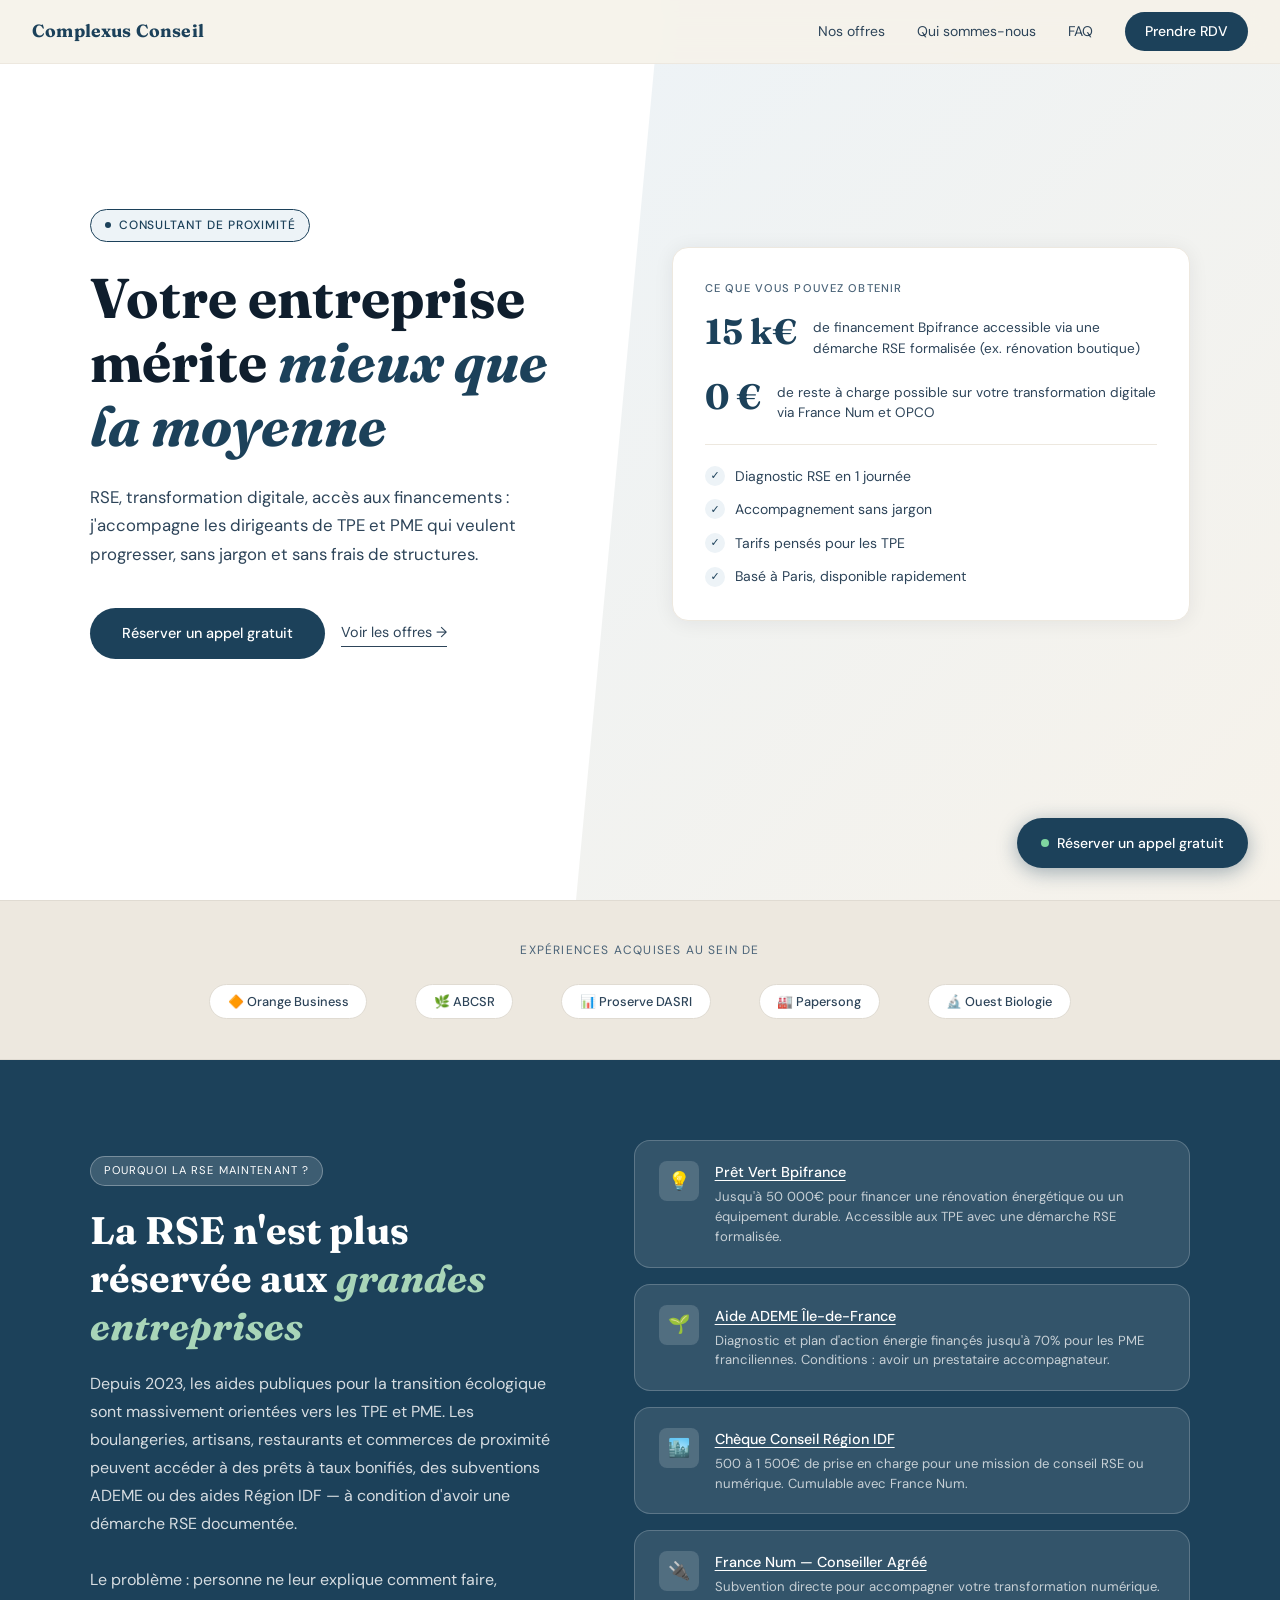
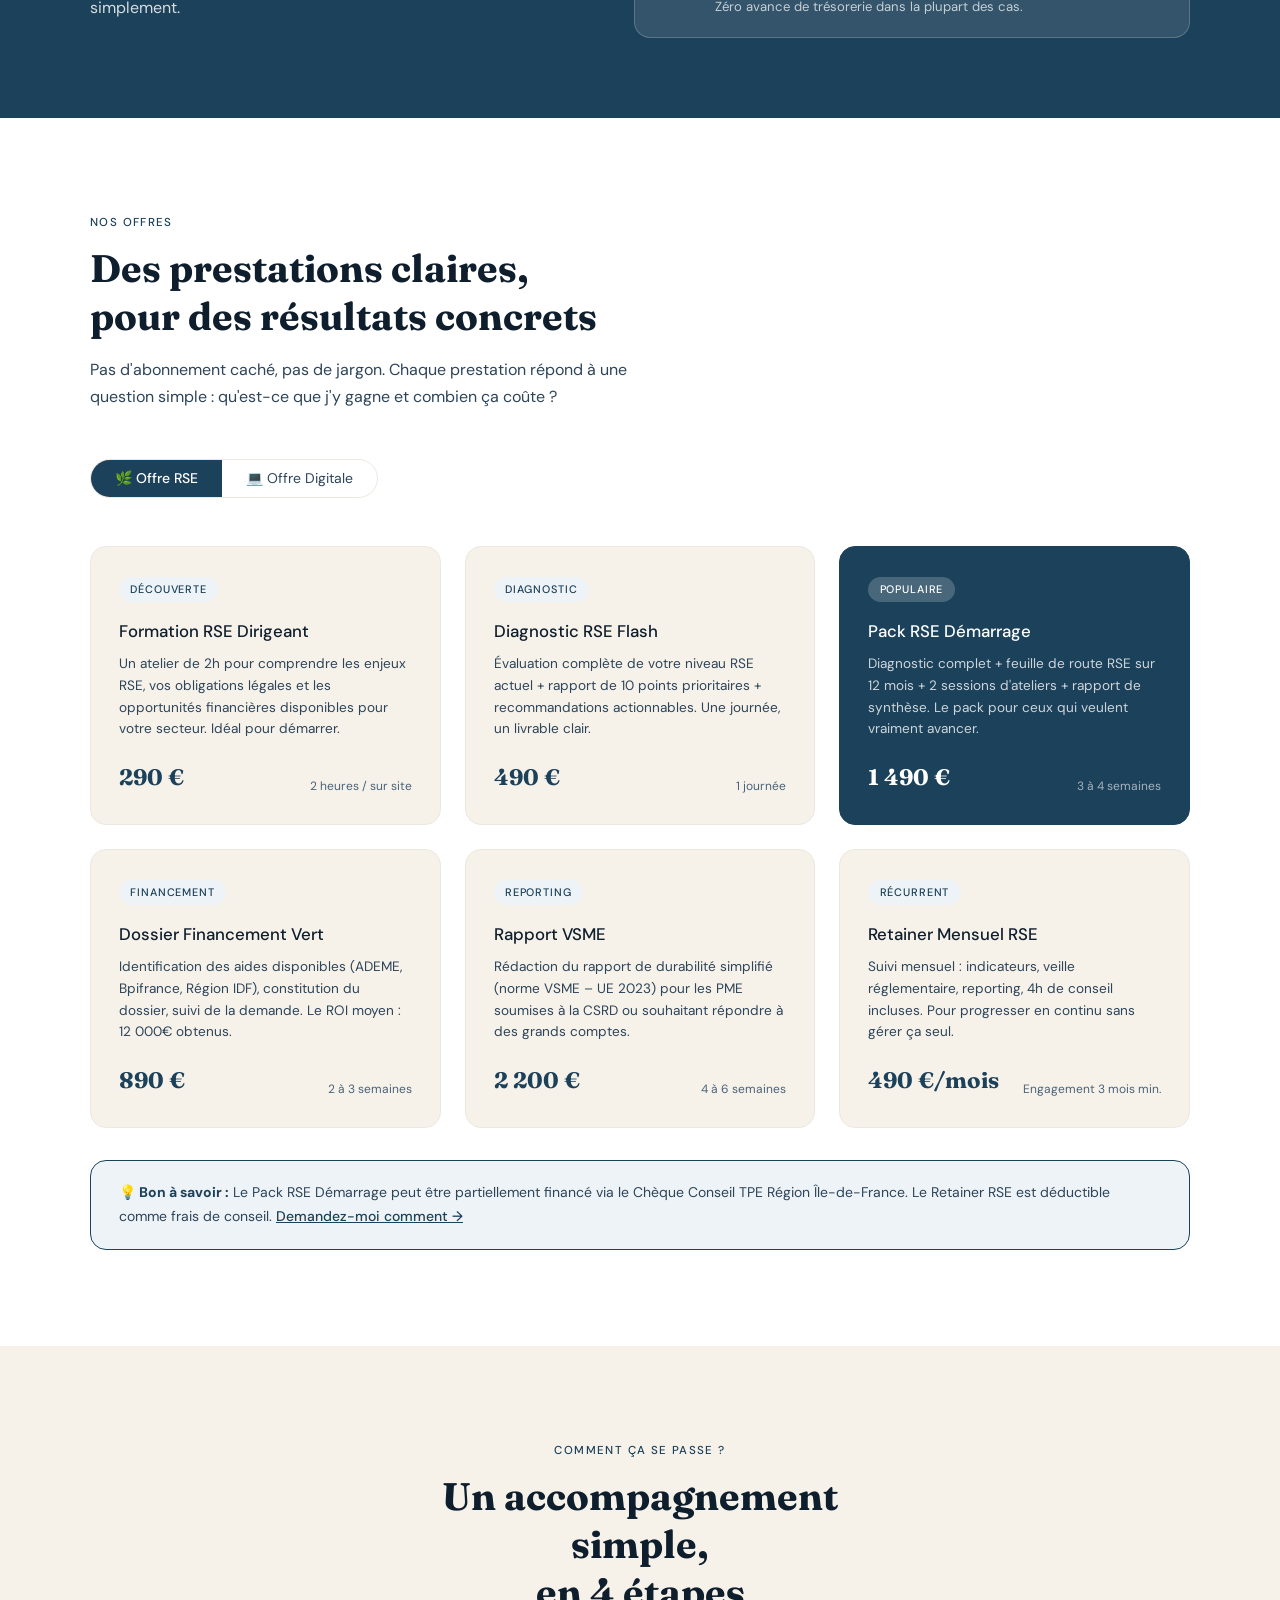
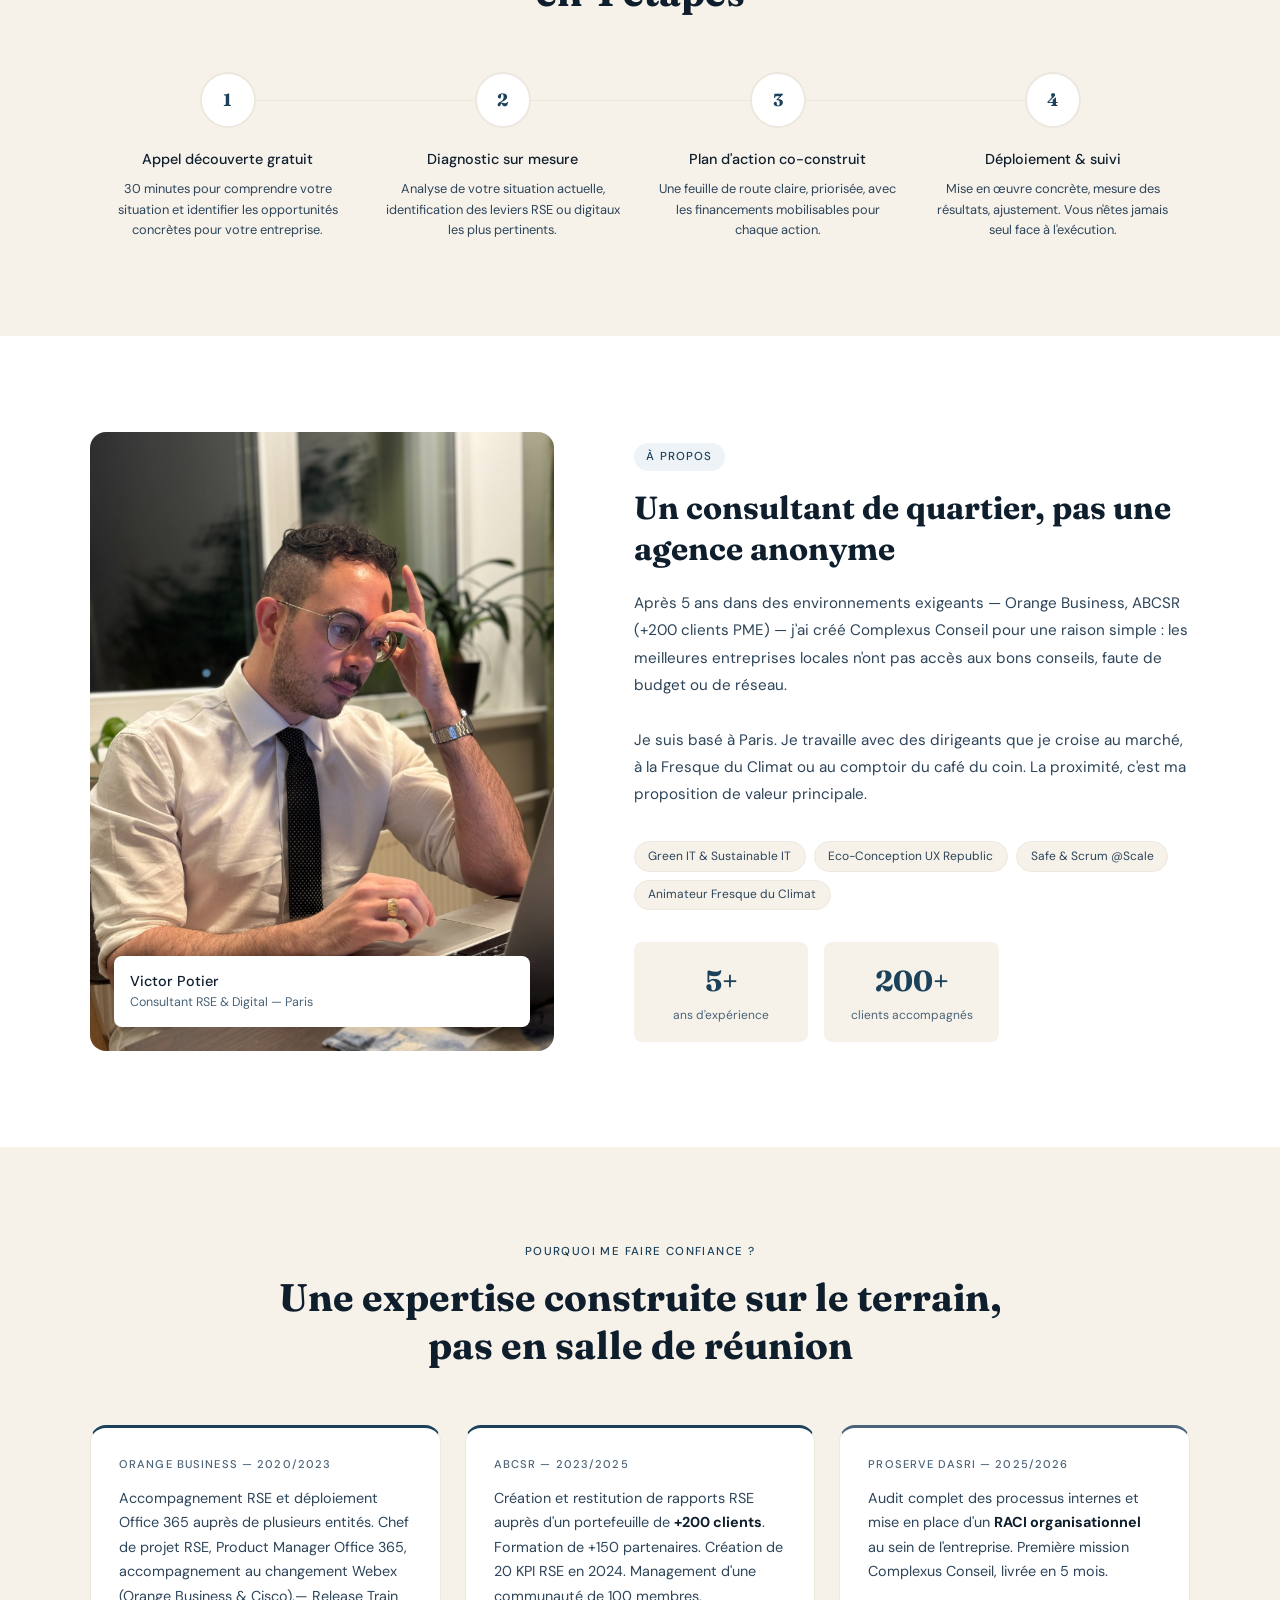
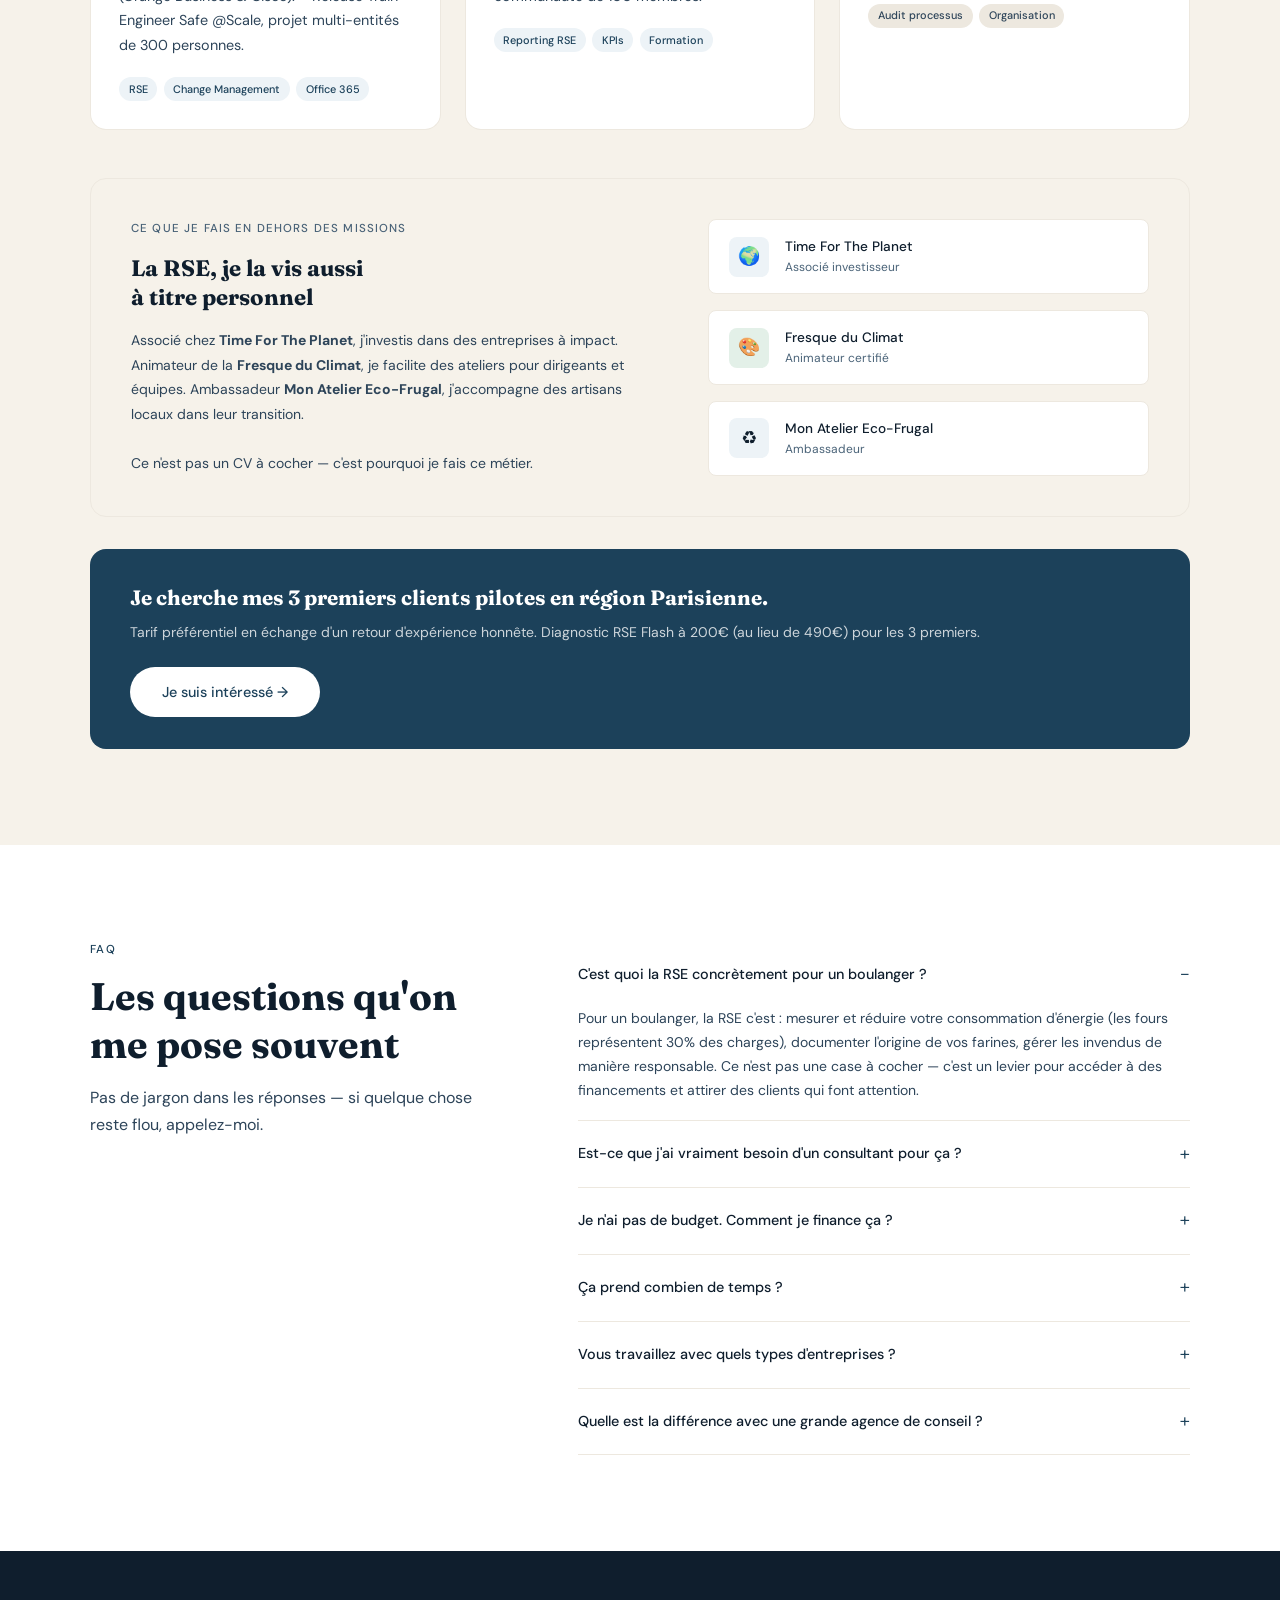
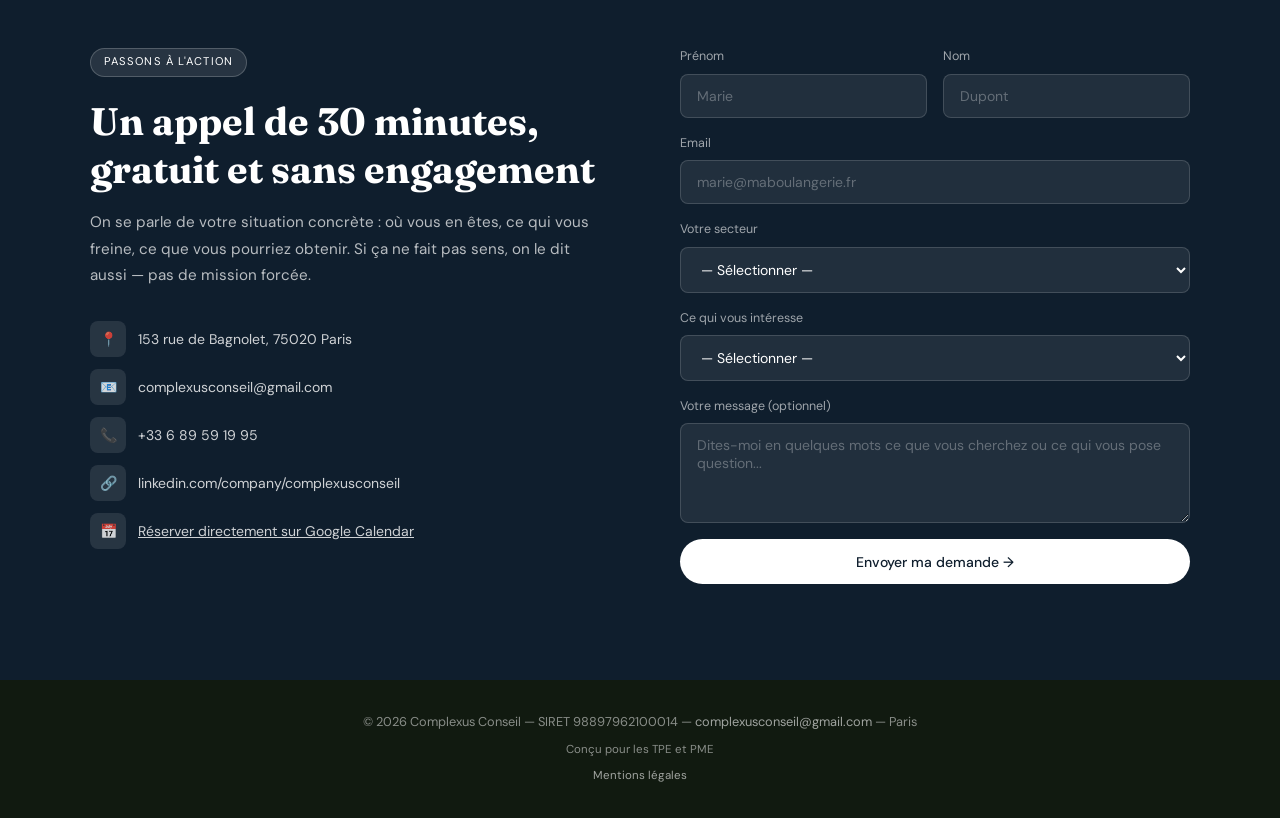
==== index.html @ 2c48bd91 "Update index text.html" ====
<!DOCTYPE html>
<html lang="fr">
<head>
<meta charset="UTF-8">
<meta name="viewport" content="width=device-width, initial-scale=1.0">
<title>Complexus Conseil — RSE & Transformation Digitale pour TPE/PME</title>
<link rel="icon" type="image/jpeg" href="[data-uri]">
<link rel="preconnect" href="https://fonts.googleapis.com">
<link rel="preconnect" href="https://fonts.gstatic.com" crossorigin>
<link href="https://fonts.googleapis.com/css2?family=Fraunces:ital,opsz,wght@0,9..144,300;0,9..144,500;0,9..144,700;1,9..144,300&family=DM+Sans:wght@300;400;500&display=swap" rel="stylesheet">
<style>
  *, *::before, *::after { box-sizing: border-box; margin: 0; padding: 0; }

  :root {
    --ink:        #0f1e2d;
    --ink-mid:    #2d4459;
    --ink-light:  #4a6378;
    --cream:      #f6f2ea;
    --cream-dark: #ede8df;
    --green:      #1c415a;
    --green-mid:  #2a5870;
    --green-light:#edf3f7;
    --gold:       #1c415a;
    --gold-light: #edf3f7;
    --white:      #ffffff;
    --serif:      'Fraunces', Georgia, serif;
    --sans:       'DM Sans', system-ui, sans-serif;
    --radius:     8px;
    --radius-lg:  16px;
  }

  html { scroll-behavior: smooth; }

  body {
    font-family: var(--sans);
    background: var(--cream);
    color: var(--ink);
    line-height: 1.6;
    font-size: 16px;
    overflow-x: hidden;
  }

  /* ── NAV ── */
  nav {
    position: fixed; top: 0; left: 0; right: 0; z-index: 100;
    background: rgba(246,242,234,0.92);
    backdrop-filter: blur(12px);
    border-bottom: 1px solid var(--cream-dark);
    padding: 0 2rem;
    height: 64px;
    display: flex; align-items: center; justify-content: space-between;
  }
  .nav-logo {
    font-family: var(--serif);
    font-size: 1.1rem; font-weight: 700;
    color: var(--green); letter-spacing: 0.01em;
    text-decoration: none;
  }
  .nav-links { display: flex; gap: 2rem; align-items: center; }
  .nav-links a { text-decoration: none; color: var(--ink-mid); font-size: 0.875rem; font-weight: 400; transition: color .2s; }
  .nav-links a:hover { color: var(--green); }
  .nav-cta {
    background: var(--green); color: var(--white) !important;
    padding: 0.5rem 1.25rem; border-radius: 100px;
    font-size: 0.875rem !important; font-weight: 500 !important;
    transition: background .2s !important;
  }
  .nav-cta:hover { background: var(--green-mid) !important; }

  /* ── SECTIONS ── */
  section { padding: 6rem 2rem; }
  .container { max-width: 1100px; margin: 0 auto; }

  /* ── HERO ── */
  #hero {
    min-height: 100vh;
    display: flex; align-items: center;
    background: var(--white);
    padding-top: 64px;
    position: relative;
    overflow: hidden;
  }
  .hero-bg {
    position: absolute; top: 0; right: 0;
    width: 55%; height: 100%;
    background: linear-gradient(135deg, var(--green-light) 0%, var(--cream) 100%);
    clip-path: polygon(12% 0, 100% 0, 100% 100%, 0% 100%);
  }
  .hero-inner {
    max-width: 1100px; margin: 0 auto; width: 100%;
    display: grid; grid-template-columns: 1fr 1fr; gap: 4rem; align-items: center;
    position: relative; z-index: 1;
  }
  .hero-label {
    display: inline-flex; align-items: center; gap: 8px;
    background: var(--green-light); border: 1px solid var(--green);
    color: var(--green); font-size: 0.75rem; font-weight: 500; letter-spacing: 0.08em;
    text-transform: uppercase; padding: 0.35rem 0.85rem; border-radius: 100px;
    margin-bottom: 1.5rem;
  }
  .hero-dot { width: 6px; height: 6px; background: var(--green); border-radius: 50%; display: inline-block; }
  h1 {
    font-family: var(--serif);
    font-size: clamp(2.4rem, 4.5vw, 3.5rem);
    font-weight: 700; line-height: 1.15;
    color: var(--ink); margin-bottom: 1.5rem;
  }
  h1 em { font-style: italic; color: var(--green); }
  .hero-sub {
    font-size: 1.05rem; color: var(--ink-mid);
    line-height: 1.7; margin-bottom: 2.5rem;
    max-width: 480px;
  }
  .btn-group { display: flex; gap: 1rem; align-items: center; flex-wrap: wrap; }
  .btn-primary {
    background: var(--green); color: var(--white);
    padding: 0.85rem 2rem; border-radius: 100px; border: none;
    font-family: var(--sans); font-size: 0.9rem; font-weight: 500;
    cursor: pointer; text-decoration: none; display: inline-block;
    transition: background .2s, transform .15s;
  }
  .btn-primary:hover { background: var(--green-mid); transform: translateY(-1px); }
  .btn-ghost {
    color: var(--ink-mid); font-size: 0.9rem; font-weight: 400;
    text-decoration: none; display: inline-flex; align-items: center; gap: 6px;
    border-bottom: 1px solid var(--ink-mid); padding-bottom: 2px;
    transition: color .2s;
  }
  .btn-ghost:hover { color: var(--green); border-color: var(--green); }

  .hero-card {
    background: var(--white);
    border-radius: var(--radius-lg);
    border: 1px solid var(--cream-dark);
    padding: 2rem;
    box-shadow: 0 2px 20px rgba(15,30,45,0.07);
  }
  .hero-card-label {
    font-size: 0.7rem; text-transform: uppercase; letter-spacing: 0.1em;
    color: var(--ink-light); font-weight: 500; margin-bottom: 1rem;
  }
  .hero-stat { display: flex; gap: 1rem; margin-bottom: 1.25rem; align-items: flex-start; }
  .hero-stat-num {
    font-family: var(--serif); font-size: 2.2rem; font-weight: 700;
    color: var(--green); line-height: 1; white-space: nowrap;
  }
  .hero-stat-text { font-size: 0.85rem; color: var(--ink-mid); line-height: 1.5; padding-top: 4px; }
  .hero-card-divider { border: none; border-top: 1px solid var(--cream-dark); margin: 1.25rem 0; }
  .hero-items { display: flex; flex-direction: column; gap: 0.7rem; }
  .hero-item { display: flex; align-items: center; gap: 10px; font-size: 0.875rem; color: var(--ink-mid); }
  .hero-check {
    width: 20px; height: 20px; border-radius: 50%;
    background: var(--green-light); flex-shrink: 0;
    display: flex; align-items: center; justify-content: center;
  }
  .hero-check::after { content: '✓'; font-size: 11px; color: var(--green); font-weight: 600; }

  /* ── LOGOS STRIP ── */
  #logos {
    background: var(--cream-dark);
    padding: 2.5rem 2rem;
    border-top: 1px solid #e0dbd2;
    border-bottom: 1px solid #e0dbd2;
  }
  .logos-label { text-align: center; font-size: 0.75rem; text-transform: uppercase; letter-spacing: 0.1em; color: var(--ink-light); margin-bottom: 1.5rem; }
  .logos-row { display: flex; justify-content: center; align-items: center; gap: 3rem; flex-wrap: wrap; }
  .logo-pill {
    background: var(--white); border: 1px solid #e0dbd2;
    padding: 0.4rem 1.1rem; border-radius: 100px;
    font-size: 0.8rem; font-weight: 500; color: var(--ink-mid);
    white-space: nowrap;
  }

  /* ── RSE INSIGHT BLOCK ── */
  #insight {
    background: var(--green);
    color: var(--white);
    padding: 5rem 2rem;
  }
  .insight-inner {
    max-width: 1100px; margin: 0 auto;
    display: grid; grid-template-columns: 1fr 1.2fr; gap: 5rem; align-items: center;
  }
  .insight-tag {
    display: inline-block; background: rgba(255,255,255,0.15);
    border: 1px solid rgba(255,255,255,0.3);
    font-size: 0.7rem; text-transform: uppercase; letter-spacing: 0.1em;
    padding: 0.3rem 0.8rem; border-radius: 100px; margin-bottom: 1.25rem;
  }
  .insight-title {
    font-family: var(--serif); font-size: clamp(1.8rem, 3vw, 2.6rem);
    font-weight: 700; line-height: 1.25; margin-bottom: 1.25rem;
  }
  .insight-title em { font-style: italic; color: #a8d5b8; }
  .insight-body { font-size: 1rem; line-height: 1.75; color: rgba(255,255,255,0.82); }
  .insight-cards { display: flex; flex-direction: column; gap: 1rem; }
  .insight-card {
    background: rgba(255,255,255,0.1);
    border: 1px solid rgba(255,255,255,0.2);
    border-radius: var(--radius-lg);
    padding: 1.25rem 1.5rem;
    display: flex; gap: 1rem; align-items: flex-start;
  }
  .insight-card-icon {
    width: 40px; height: 40px; border-radius: var(--radius);
    background: rgba(255,255,255,0.15);
    display: flex; align-items: center; justify-content: center;
    font-size: 18px; flex-shrink: 0;
  }
  .insight-card-title { font-weight: 500; font-size: 0.9rem; margin-bottom: 3px; }
  .insight-card-body { font-size: 0.82rem; color: rgba(255,255,255,0.72); line-height: 1.5; }

  /* ── SERVICES ── */
  #services { background: var(--white); }
  .section-label {
    font-size: 0.72rem; text-transform: uppercase; letter-spacing: 0.12em;
    color: var(--green); font-weight: 500; margin-bottom: 0.75rem;
  }
  .section-title {
    font-family: var(--serif); font-size: clamp(1.8rem, 3vw, 2.5rem);
    font-weight: 700; line-height: 1.25; color: var(--ink);
    margin-bottom: 1rem;
  }
  .section-sub { font-size: 1rem; color: var(--ink-mid); max-width: 560px; line-height: 1.7; margin-bottom: 3rem; }

  .tabs { display: flex; gap: 0; border: 1px solid var(--cream-dark); border-radius: 100px; overflow: hidden; width: fit-content; margin-bottom: 3rem; }
  .tab {
    padding: 0.6rem 1.5rem; font-size: 0.875rem; cursor: pointer;
    border: none; background: transparent; font-family: var(--sans); font-weight: 400;
    color: var(--ink-mid); transition: all .2s;
  }
  .tab.active { background: var(--green); color: var(--white); font-weight: 500; }

  .services-grid { display: grid; grid-template-columns: repeat(auto-fill, minmax(300px, 1fr)); gap: 1.5rem; }
  .service-card {
    background: var(--cream);
    border: 1px solid var(--cream-dark);
    border-radius: var(--radius-lg);
    padding: 1.75rem;
    position: relative; overflow: hidden;
    transition: border-color .2s, transform .2s;
  }
  .service-card:hover { border-color: var(--green-mid); transform: translateY(-2px); }
  .service-card.featured {
    background: var(--green);
    border-color: var(--green);
    color: var(--white);
  }
  .service-tag {
    display: inline-block; font-size: 0.68rem; text-transform: uppercase; letter-spacing: 0.08em;
    padding: 0.25rem 0.7rem; border-radius: 100px; margin-bottom: 1rem;
    background: var(--green-light); color: var(--green); font-weight: 500;
  }
  .service-card.featured .service-tag { background: rgba(255,255,255,0.2); color: var(--white); }
  .service-card h3 { font-size: 1.05rem; font-weight: 500; margin-bottom: 0.5rem; }
  .service-card.featured h3 { color: var(--white); }
  .service-desc { font-size: 0.85rem; color: var(--ink-mid); line-height: 1.6; margin-bottom: 1.25rem; }
  .service-card.featured .service-desc { color: rgba(255,255,255,0.78); }
  .service-meta { display: flex; justify-content: space-between; align-items: flex-end; }
  .service-price { font-family: var(--serif); font-size: 1.4rem; font-weight: 700; color: var(--green); }
  .service-card.featured .service-price { color: var(--white); }
  .service-duration { font-size: 0.75rem; color: var(--ink-light); }
  .service-card.featured .service-duration { color: rgba(255,255,255,0.6); }

  .services-note {
    margin-top: 2rem; padding: 1.25rem 1.75rem;
    background: var(--green-light); border: 1px solid var(--green);
    border-radius: var(--radius-lg); font-size: 0.875rem; color: var(--ink-mid); line-height: 1.7;
  }
  .services-note strong { color: var(--green); }

  /* ── PROCESS ── */
  #process { background: var(--cream); }
  .process-grid { display: grid; grid-template-columns: repeat(4, 1fr); gap: 0; position: relative; }
  .process-grid::before {
    content: ''; position: absolute;
    top: 28px; left: calc(12.5% + 1rem); right: calc(12.5% + 1rem);
    height: 1px; background: var(--cream-dark);
  }
  .process-step { text-align: center; padding: 0 1rem; }
  .process-num {
    width: 56px; height: 56px; border-radius: 50%;
    border: 2px solid var(--cream-dark);
    background: var(--white);
    display: flex; align-items: center; justify-content: center;
    font-family: var(--serif); font-size: 1.1rem; font-weight: 700; color: var(--green);
    margin: 0 auto 1.25rem; position: relative; z-index: 1;
  }
  .process-step h4 { font-size: 0.9rem; font-weight: 500; margin-bottom: 0.5rem; }
  .process-step p { font-size: 0.8rem; color: var(--ink-mid); line-height: 1.6; }

  /* ── ABOUT ── */
  #about {
    background: var(--white);
  }
  .about-inner {
    display: grid; grid-template-columns: 1fr 1.2fr; gap: 5rem; align-items: center;
  }
  .about-photo {
    aspect-ratio: 3/4; border-radius: var(--radius-lg);
    background: var(--green-light);
    overflow: hidden; position: relative;
  }
  .about-photo img { width: 100%; height: 100%; object-fit: cover; }
  .about-photo-badge {
    position: absolute; bottom: 1.5rem; left: 1.5rem; right: 1.5rem;
    background: var(--white); border-radius: var(--radius);
    padding: 0.85rem 1rem;
    box-shadow: 0 4px 16px rgba(0,0,0,0.12);
  }
  .about-badge-name { font-weight: 500; font-size: 0.9rem; }
  .about-badge-title { font-size: 0.78rem; color: var(--ink-light); }

  .about-tag { display: inline-block; background: var(--green-light); color: var(--green); font-size: 0.72rem; text-transform: uppercase; letter-spacing: 0.1em; padding: 0.3rem 0.8rem; border-radius: 100px; margin-bottom: 1rem; font-weight: 500; }
  .about-title { font-family: var(--serif); font-size: clamp(1.6rem, 2.5vw, 2.2rem); font-weight: 700; line-height: 1.3; margin-bottom: 1.25rem; }
  .about-body { font-size: 0.95rem; color: var(--ink-mid); line-height: 1.8; margin-bottom: 2rem; }
  .about-certs { display: flex; flex-wrap: wrap; gap: 0.5rem; margin-bottom: 2rem; }
  .cert-pill {
    background: var(--cream); border: 1px solid var(--cream-dark);
    border-radius: 100px; padding: 0.3rem 0.85rem;
    font-size: 0.75rem; color: var(--ink-mid); font-weight: 400;
  }
  .about-xp { display: grid; grid-template-columns: 1fr 1fr 1fr; gap: 1rem; }
  .xp-card {
    background: var(--cream); border-radius: var(--radius);
    padding: 1rem; text-align: center;
  }
  .xp-num { font-family: var(--serif); font-size: 1.8rem; font-weight: 700; color: var(--green); }
  .xp-label { font-size: 0.75rem; color: var(--ink-light); margin-top: 2px; }

  /* ── TESTIMONIALS ── */
  #testimonials { background: var(--cream); }
  .testi-grid { display: grid; grid-template-columns: repeat(3, 1fr); gap: 1.5rem; }
  .testi-card {
    background: var(--white); border: 1px solid var(--cream-dark);
    border-radius: var(--radius-lg); padding: 1.75rem;
  }
  .testi-stars { color: var(--green); font-size: 0.85rem; margin-bottom: 1rem; letter-spacing: 2px; }
  .testi-text { font-size: 0.9rem; color: var(--ink-mid); line-height: 1.7; margin-bottom: 1.25rem; font-style: italic; }
  .testi-author { display: flex; align-items: center; gap: 0.75rem; }
  .testi-avatar {
    width: 38px; height: 38px; border-radius: 50%;
    background: var(--green-light);
    display: flex; align-items: center; justify-content: center;
    font-size: 0.75rem; font-weight: 500; color: var(--green);
  }
  .testi-name { font-size: 0.85rem; font-weight: 500; }
  .testi-role { font-size: 0.75rem; color: var(--ink-light); }

  /* ── FAQ ── */
  #faq { background: var(--white); }
  .faq-grid { display: grid; grid-template-columns: 1fr 1.5fr; gap: 5rem; }
  .faq-list { display: flex; flex-direction: column; gap: 0; }
  .faq-item { border-bottom: 1px solid var(--cream-dark); }
  .faq-q {
    padding: 1.1rem 0; display: flex; justify-content: space-between; align-items: center;
    cursor: pointer; font-size: 0.9rem; font-weight: 500; color: var(--ink);
    list-style: none; user-select: none;
  }
  .faq-q::after { content: '+'; color: var(--green); font-size: 1.2rem; font-weight: 300; }
  .faq-a { font-size: 0.875rem; color: var(--ink-mid); line-height: 1.7; padding-bottom: 1.1rem; display: none; }
  .faq-item.open .faq-q::after { content: '−'; }
  .faq-item.open .faq-a { display: block; }

  /* ── CONTACT ── */
  #contact {
    background: var(--ink);
    color: var(--white);
    padding: 6rem 2rem;
  }
  .contact-inner {
    max-width: 1100px; margin: 0 auto;
    display: grid; grid-template-columns: 1fr 1fr; gap: 5rem; align-items: start;
  }
  .contact-label { display: inline-block; background: rgba(255,255,255,0.1); border: 1px solid rgba(255,255,255,0.2); font-size: 0.7rem; text-transform: uppercase; letter-spacing: 0.1em; padding: 0.3rem 0.8rem; border-radius: 100px; margin-bottom: 1.25rem; }
  .contact-title { font-family: var(--serif); font-size: clamp(1.8rem, 3vw, 2.6rem); font-weight: 700; line-height: 1.25; margin-bottom: 1rem; }
  .contact-body { font-size: 0.95rem; color: rgba(255,255,255,0.7); line-height: 1.75; margin-bottom: 2rem; }
  .contact-details { display: flex; flex-direction: column; gap: 0.75rem; }
  .contact-row { display: flex; align-items: center; gap: 0.75rem; font-size: 0.875rem; color: rgba(255,255,255,0.8); }
  .contact-icon {
    width: 36px; height: 36px; border-radius: var(--radius);
    background: rgba(255,255,255,0.1);
    display: flex; align-items: center; justify-content: center;
    font-size: 14px; flex-shrink: 0;
  }

  .contact-form { display: flex; flex-direction: column; gap: 1rem; }
  .form-row { display: grid; grid-template-columns: 1fr 1fr; gap: 1rem; }
  .form-group { display: flex; flex-direction: column; gap: 0.4rem; }
  .form-group label { font-size: 0.78rem; color: rgba(255,255,255,0.6); font-weight: 400; }
  .form-group input, .form-group textarea, .form-group select {
    background: rgba(255,255,255,0.08);
    border: 1px solid rgba(255,255,255,0.15);
    border-radius: var(--radius);
    padding: 0.75rem 1rem;
    color: var(--white);
    font-family: var(--sans); font-size: 0.875rem;
    outline: none; transition: border-color .2s;
  }
  .form-group input::placeholder, .form-group textarea::placeholder { color: rgba(255,255,255,0.3); }
  .form-group input:focus, .form-group textarea:focus, .form-group select:focus { border-color: rgba(255,255,255,0.4); }
  .form-group select option { background: #1a2318; }
  .form-group textarea { resize: vertical; min-height: 100px; }
  .btn-form {
    background: var(--white); color: var(--ink);
    padding: 0.85rem 2rem; border-radius: 100px;
    border: none; font-family: var(--sans); font-size: 0.875rem; font-weight: 500;
    cursor: pointer; width: 100%; transition: background .2s;
  }
  .btn-form:hover { background: var(--cream); }

  /* ── FOOTER ── */
  footer {
    background: #111a10; color: rgba(255,255,255,0.5);
    padding: 2rem; text-align: center; font-size: 0.8rem;
  }
  footer a { color: rgba(255,255,255,0.6); text-decoration: none; }
  footer a:hover { color: rgba(255,255,255,0.9); }

  /* ── FLOATING CTA ── */
  .floating-cta {
    position: fixed; bottom: 2rem; right: 2rem; z-index: 50;
    background: var(--green); color: var(--white);
    padding: 0.85rem 1.5rem; border-radius: 100px;
    font-size: 0.875rem; font-weight: 500;
    text-decoration: none; box-shadow: 0 4px 20px rgba(28,65,90,0.4);
    transition: transform .2s, box-shadow .2s;
    display: flex; align-items: center; gap: 8px;
  }
  .floating-cta:hover { transform: translateY(-2px); box-shadow: 0 6px 28px rgba(28,65,90,0.5); }
  .floating-cta-dot { width: 8px; height: 8px; background: #7fd6a0; border-radius: 50%; animation: pulse 2s infinite; }
  @keyframes pulse { 0%,100%{opacity:1} 50%{opacity:0.4} }

  /* ── DIGITAL SERVICES ── */
  .digital-grid { display: grid; grid-template-columns: repeat(auto-fill, minmax(280px, 1fr)); gap: 1.5rem; }
  .digital-card {
    background: var(--cream); border: 1px solid var(--cream-dark);
    border-radius: var(--radius-lg); padding: 1.75rem;
    transition: border-color .2s, transform .2s;
  }
  .digital-card:hover { border-color: var(--ink-light); transform: translateY(-2px); }
  .digital-icon {
    width: 48px; height: 48px; border-radius: var(--radius);
    display: flex; align-items: center; justify-content: center;
    font-size: 22px; margin-bottom: 1.1rem;
  }
  .digital-card h3 { font-size: 1rem; font-weight: 500; margin-bottom: 0.5rem; }
  .digital-card p { font-size: 0.83rem; color: var(--ink-mid); line-height: 1.6; margin-bottom: 1.1rem; }
  .digital-price { font-family: var(--serif); font-size: 1.2rem; font-weight: 700; color: var(--ink); }
  .digital-fin { font-size: 0.72rem; color: var(--green); font-weight: 500; margin-top: 2px; }

  /* ── RESPONSIVE ── */
  @media (max-width: 768px) {
    section { padding: 4rem 1.25rem; }
    .hero-inner { grid-template-columns: 1fr; gap: 2.5rem; }
    .hero-bg { width: 100%; clip-path: none; opacity: 0.3; }
    .hero-sub { max-width: 100%; }
    .about-inner, .insight-inner, .contact-inner, .faq-grid { grid-template-columns: 1fr; gap: 2.5rem; }
    .process-grid { grid-template-columns: 1fr 1fr; }
    .process-grid::before { display: none; }
    .testi-grid { grid-template-columns: 1fr; }
    .form-row { grid-template-columns: 1fr; }
    .floating-cta span.label { display: none; }
    .about-xp { grid-template-columns: 1fr 1fr 1fr; }
    nav .nav-links { display: none; }
  }

  /* ── MODAL MENTIONS LÉGALES ── */
  .mentions-overlay {
    display: none; position: fixed; inset: 0; z-index: 200;
    background: rgba(15,30,45,0.6);
    align-items: center; justify-content: center;
    padding: 2rem;
  }
  .mentions-overlay.open { display: flex; }
  .mentions-box {
    background: var(--white); border-radius: var(--radius-lg);
    max-width: 760px; width: 100%; max-height: 85vh;
    overflow-y: auto; padding: 2.5rem;
    position: relative;
  }
  .mentions-close {
    position: sticky; top: 0; float: right;
    background: var(--cream); border: none; border-radius: 100px;
    padding: 0.3rem 0.85rem; font-family: var(--sans);
    font-size: 0.875rem; cursor: pointer; color: var(--ink-mid);
    margin-bottom: 1rem;
  }
  .mentions-close:hover { background: var(--cream-dark); }
  .mentions-box h2 { font-family: var(--serif); font-size: 1.5rem; font-weight: 700; color: var(--ink); margin-bottom: 1.5rem; }
  .mentions-box h3 { font-size: 1rem; font-weight: 500; color: var(--green); margin: 1.5rem 0 0.5rem; }
  .mentions-box p { font-size: 0.875rem; color: var(--ink-mid); line-height: 1.75; margin-bottom: 0.5rem; }
  .mentions-box a { color: var(--green); }
</style>
</head>
<body>

<!-- NAV -->
<nav>
  <a href="#" class="nav-logo">Complexus Conseil</a>
  <div class="nav-links">
    <a href="#services">Nos offres</a>
    <a href="#about">Qui sommes-nous</a>
    <a href="#faq">FAQ</a>
    <a href="#contact" class="nav-cta">Prendre RDV</a>
  </div>
</nav>

<!-- HERO -->
<section id="hero">
  <div class="hero-bg"></div>
  <div class="hero-inner container">
    <div>
      <div class="hero-label"><span class="hero-dot"></span> Consultant de proximité</div>
      <h1>Votre entreprise mérite <em>mieux que la moyenne</em></h1>
      <p class="hero-sub">
        RSE, transformation digitale, accès aux financements : j'accompagne les dirigeants de TPE et PME qui veulent progresser, sans jargon et sans frais de structures.
      </p>
      <div class="btn-group">
        <a href="https://calendar.app.google/MKiBmP3yRTsMztTy6" class="btn-primary">Réserver un appel gratuit</a>
        <a href="#services" class="btn-ghost">Voir les offres →</a>
      </div>
    </div>
    <div class="hero-card">
      <div class="hero-card-label">Ce que vous pouvez obtenir</div>
      <div class="hero-stat">
        <div class="hero-stat-num">15 k€</div>
        <div class="hero-stat-text">de financement Bpifrance accessible via une démarche RSE formalisée (ex. rénovation boutique)</div>
      </div>
      <div class="hero-stat">
        <div class="hero-stat-num">0 €</div>
        <div class="hero-stat-text">de reste à charge possible sur votre transformation digitale via France Num et OPCO</div>
      </div>
      <hr class="hero-card-divider">
      <div class="hero-items">
        <div class="hero-item"><span class="hero-check"></span>Diagnostic RSE en 1 journée</div>
        <div class="hero-item"><span class="hero-check"></span>Accompagnement sans jargon</div>
        <div class="hero-item"><span class="hero-check"></span>Tarifs pensés pour les TPE</div>
        <div class="hero-item"><span class="hero-check"></span>Basé à Paris, disponible rapidement</div>
      </div>
    </div>
  </div>
</section>

<!-- LOGOS STRIP -->
<div id="logos">
  <div class="container">
    <div class="logos-label">Expériences acquises au sein de</div>
    <div class="logos-row">
      <div class="logo-pill">🔶 Orange Business</div>
      <div class="logo-pill">🌿 ABCSR</div>
      <div class="logo-pill">📊 Proserve DASRI</div>
      <div class="logo-pill">🏭 Papersong</div>
      <div class="logo-pill">🔬 Ouest Biologie</div>
    </div>
  </div>
</div>

<!-- INSIGHT BLOCK -->
<section id="insight">
  <div class="insight-inner container">
    <div>
      <div class="insight-tag">Pourquoi la RSE maintenant ?</div>
      <h2 class="insight-title">La RSE n'est plus réservée aux <em>grandes entreprises</em></h2>
      <p class="insight-body">
        Depuis 2023, les aides publiques pour la transition écologique sont massivement orientées vers les TPE et PME. Les boulangeries, artisans, restaurants et commerces de proximité peuvent accéder à des prêts à taux bonifiés, des subventions ADEME ou des aides Région IDF — à condition d'avoir une démarche RSE documentée.<br><br>
        Le problème : personne ne leur explique comment faire, simplement.
      </p>
    </div>
    <div class="insight-cards">
      <div class="insight-card">
        <div class="insight-card-icon">💡</div>
        <div>
          <div class="insight-card-title"><a href="https://www.bpifrance.fr/catalogue-offres/pret-vert" target="_blank" rel="noopener" style="color:inherit;text-decoration:underline;text-underline-offset:3px;">Prêt Vert Bpifrance</a></div>
          <div class="insight-card-body">Jusqu'à 50 000€ pour financer une rénovation énergétique ou un équipement durable. Accessible aux TPE avec une démarche RSE formalisée.</div>
        </div>
      </div>
      <div class="insight-card">
        <div class="insight-card-icon">🌱</div>
        <div>
          <div class="insight-card-title"><a href="https://agirpourlatransition.ademe.fr/entreprises/aides-financieres" target="_blank" rel="noopener" style="color:inherit;text-decoration:underline;text-underline-offset:3px;">Aide ADEME Île-de-France</a></div>
          <div class="insight-card-body">Diagnostic et plan d'action énergie finançés jusqu'à 70% pour les PME franciliennes. Conditions : avoir un prestataire accompagnateur.</div>
        </div>
      </div>
      <div class="insight-card">
        <div class="insight-card-icon">🏙️</div>
        <div>
          <div class="insight-card-title"><a href="https://www.iledefrance.fr/aides-et-appels-a-projets" target="_blank" rel="noopener" style="color:inherit;text-decoration:underline;text-underline-offset:3px;">Chèque Conseil Région IDF</a></div>
          <div class="insight-card-body">500 à 1 500€ de prise en charge pour une mission de conseil RSE ou numérique. Cumulable avec France Num.</div>
        </div>
      </div>
      <div class="insight-card">
        <div class="insight-card-icon">🔌</div>
        <div>
          <div class="insight-card-title"><a href="https://www.francenum.gouv.fr/aides-financieres" target="_blank" rel="noopener" style="color:inherit;text-decoration:underline;text-underline-offset:3px;">France Num — Conseiller Agréé</a></div>
          <div class="insight-card-body">Subvention directe pour accompagner votre transformation numérique. Zéro avance de trésorerie dans la plupart des cas.</div>
        </div>
      </div>
    </div>
  </div>
</section>

<!-- SERVICES RSE + DIGITAL -->
<section id="services">
  <div class="container">
    <div class="section-label">Nos offres</div>
    <h2 class="section-title">Des prestations claires,<br>pour des résultats concrets</h2>
    <p class="section-sub">Pas d'abonnement caché, pas de jargon. Chaque prestation répond à une question simple : qu'est-ce que j'y gagne et combien ça coûte ?</p>

    <div class="tabs">
      <button class="tab active" onclick="switchTab('rse', this)">🌿 Offre RSE</button>
      <button class="tab" onclick="switchTab('digital', this)">💻 Offre Digitale</button>
    </div>

    <!-- RSE CARDS -->
    <div id="tab-rse">
      <div class="services-grid">
        <div class="service-card">
          <span class="service-tag">Découverte</span>
          <h3>Formation RSE Dirigeant</h3>
          <p class="service-desc">Un atelier de 2h pour comprendre les enjeux RSE, vos obligations légales et les opportunités financières disponibles pour votre secteur. Idéal pour démarrer.</p>
          <div class="service-meta">
            <div class="service-price">290 €</div>
            <div class="service-duration">2 heures / sur site</div>
          </div>
        </div>
        <div class="service-card">
          <span class="service-tag">Diagnostic</span>
          <h3>Diagnostic RSE Flash</h3>
          <p class="service-desc">Évaluation complète de votre niveau RSE actuel + rapport de 10 points prioritaires + recommandations actionnables. Une journée, un livrable clair.</p>
          <div class="service-meta">
            <div class="service-price">490 €</div>
            <div class="service-duration">1 journée</div>
          </div>
        </div>
        <div class="service-card featured">
          <span class="service-tag">Populaire</span>
          <h3>Pack RSE Démarrage</h3>
          <p class="service-desc">Diagnostic complet + feuille de route RSE sur 12 mois + 2 sessions d'ateliers + rapport de synthèse. Le pack pour ceux qui veulent vraiment avancer.</p>
          <div class="service-meta">
            <div class="service-price">1 490 €</div>
            <div class="service-duration">3 à 4 semaines</div>
          </div>
        </div>
        <div class="service-card">
          <span class="service-tag">Financement</span>
          <h3>Dossier Financement Vert</h3>
          <p class="service-desc">Identification des aides disponibles (ADEME, Bpifrance, Région IDF), constitution du dossier, suivi de la demande. Le ROI moyen : 12 000€ obtenus.</p>
          <div class="service-meta">
            <div class="service-price">890 €</div>
            <div class="service-duration">2 à 3 semaines</div>
          </div>
        </div>
        <div class="service-card">
          <span class="service-tag">Reporting</span>
          <h3>Rapport VSME</h3>
          <p class="service-desc">Rédaction du rapport de durabilité simplifié (norme VSME – UE 2023) pour les PME soumises à la CSRD ou souhaitant répondre à des grands comptes.</p>
          <div class="service-meta">
            <div class="service-price">2 200 €</div>
            <div class="service-duration">4 à 6 semaines</div>
          </div>
        </div>
        <div class="service-card">
          <span class="service-tag">Récurrent</span>
          <h3>Retainer Mensuel RSE</h3>
          <p class="service-desc">Suivi mensuel : indicateurs, veille réglementaire, reporting, 4h de conseil incluses. Pour progresser en continu sans gérer ça seul.</p>
          <div class="service-meta">
            <div class="service-price">490 €/mois</div>
            <div class="service-duration">Engagement 3 mois min.</div>
          </div>
        </div>
      </div>
      <div class="services-note">
        <strong>💡 Bon à savoir :</strong> Le Pack RSE Démarrage peut être partiellement financé via le Chèque Conseil TPE Région Île-de-France. Le Retainer RSE est déductible comme frais de conseil. <a href="#contact" style="color: var(--green); font-weight: 500;">Demandez-moi comment →</a>
      </div>
    </div>

    <!-- DIGITAL CARDS -->
    <div id="tab-digital" style="display:none;">
      <div class="digital-grid">
        <div class="digital-card">
          <div class="digital-icon" style="background: var(--green-light);">🔍</div>
          <h3>Audit Digital Flash</h3>
          <p>Photo de vos outils actuels, identification des gaspillages et quick wins, rapport priorisé. Le point de départ logique.</p>
          <div class="digital-price">490 €</div>
          <div class="digital-fin">Finançable via France Num</div>
        </div>
        <div class="digital-card">
          <div class="digital-icon" style="background: var(--green-light);">☁️</div>
          <h3>Déploiement Office 365 Starter</h3>
          <p>Paramétrage Teams, SharePoint, OneDrive + formation équipe (jusqu'à 10 personnes). Fini les emails perdus.</p>
          <div class="digital-price">1 290 €</div>
          <div class="digital-fin">Finançable via OPCO jusqu'à 100%</div>
        </div>
        <div class="digital-card">
          <div class="digital-icon" style="background: var(--green-light);">🎓</div>
          <h3>Formation Outils Numériques</h3>
          <p>Atelier pratique ciblé : Teams, Notion, Canva, ChatGPT Pro, etc. Maximum 8 personnes, format demi-journée.</p>
          <div class="digital-price">490 €</div>
          <div class="digital-fin">Éligible OPCO (jusqu'à 100% pris en charge)</div>
        </div>
        <div class="digital-card">
          <div class="digital-icon" style="background: var(--green-light);">📋</div>
          <h3>Benchmark Outils Collaboratifs</h3>
          <p>Comparatif personnalisé des solutions du marché selon vos besoins et votre budget. Recommandation argumentée et indépendante.</p>
          <div class="digital-price">690 €</div>
          <div class="digital-fin">Finançable Chèque Numérique IDF</div>
        </div>
        <div class="digital-card">
          <div class="digital-icon" style="background: var(--green-light);">🔄</div>
          <h3>Pack Accompagnement Changement</h3>
          <p>Conduite du changement complète : diagnostic, plan de com, formation, suivi post-déploiement. Pour les projets structurants.</p>
          <div class="digital-price">3 200 €</div>
          <div class="digital-fin">Finançable en partie via Région IDF</div>
        </div>
        <div class="digital-card">
          <div class="digital-icon" style="background: #f7f0e3;">📂</div>
          <h3>Dossier France Num / OPCO</h3>
          <p>Identification et montage du dossier de financement numérique le plus adapté à votre situation. Souvent rentable dès le premier rendez-vous.</p>
          <div class="digital-price">350 €</div>
          <div class="digital-fin">Souvent récupéré via les aides obtenues</div>
        </div>
      </div>
      <div class="services-note">
        <strong>💡 L'argument clé :</strong> Je vous aide à obtenir les financements <em>avant</em> de commencer — dans la majorité des cas, votre transformation digitale peut vous coûter 0€ de trésorerie. <a href="#contact" style="color: var(--green); font-weight: 500;">En savoir plus →</a>
      </div>
    </div>
  </div>
</section>

<!-- PROCESS -->
<section id="process">
  <div class="container">
    <div style="text-align: center; margin-bottom: 3.5rem;">
      <div class="section-label">Comment ça se passe ?</div>
      <h2 class="section-title" style="max-width: 500px; margin: 0 auto 1rem;">Un accompagnement simple,<br>en 4 étapes</h2>
    </div>
    <div class="process-grid">
      <div class="process-step">
        <div class="process-num">1</div>
        <h4>Appel découverte gratuit</h4>
        <p>30 minutes pour comprendre votre situation et identifier les opportunités concrètes pour votre entreprise.</p>
      </div>
      <div class="process-step">
        <div class="process-num">2</div>
        <h4>Diagnostic sur mesure</h4>
        <p>Analyse de votre situation actuelle, identification des leviers RSE ou digitaux les plus pertinents.</p>
      </div>
      <div class="process-step">
        <div class="process-num">3</div>
        <h4>Plan d'action co-construit</h4>
        <p>Une feuille de route claire, priorisée, avec les financements mobilisables pour chaque action.</p>
      </div>
      <div class="process-step">
        <div class="process-num">4</div>
        <h4>Déploiement & suivi</h4>
        <p>Mise en œuvre concrète, mesure des résultats, ajustement. Vous n'êtes jamais seul face à l'exécution.</p>
      </div>
    </div>
  </div>
</section>

<!-- ABOUT -->
<section id="about">
  <div class="about-inner container">
    <div class="about-photo">
      <img src="[data-uri]" alt="Victor Potier">
      <div class="about-photo-badge">
        <div class="about-badge-name">Victor Potier</div>
        <div class="about-badge-title">Consultant RSE & Digital — Paris </div>
      </div>
    </div>
    <div>
      <div class="about-tag">À propos</div>
      <h2 class="about-title">Un consultant de quartier, pas une agence anonyme</h2>
      <p class="about-body">
        Après 5 ans dans des environnements exigeants — Orange Business, ABCSR (+200 clients PME) — j'ai créé Complexus Conseil pour une raison simple : les meilleures entreprises locales n'ont pas accès aux bons conseils, faute de budget ou de réseau.
        <br><br>
        Je suis basé à Paris. Je travaille avec des dirigeants que je croise au marché, à la Fresque du Climat ou au comptoir du café du coin. La proximité, c'est ma proposition de valeur principale.
      </p>
      <div class="about-certs">
        <span class="cert-pill">Green IT & Sustainable IT</span>
        <span class="cert-pill">Eco-Conception UX Republic</span>
        <span class="cert-pill">Safe & Scrum @Scale</span>
        <span class="cert-pill">Animateur Fresque du Climat</span>
      </div>
      <div class="about-xp">
        <div class="xp-card">
          <div class="xp-num">5+</div>
          <div class="xp-label">ans d'expérience</div>
        </div>
        <div class="xp-card">
          <div class="xp-num">200+</div>
          <div class="xp-label">clients accompagnés</div>
        </div>
      </div>
    </div>
  </div>
</section>

<!-- CREDIBILITY — no testimonials needed -->
<section id="testimonials">
  <div class="container">
    <div style="text-align: center; margin-bottom: 3.5rem;">
      <div class="section-label">Pourquoi me faire confiance ?</div>
      <h2 class="section-title">Une expertise construite sur le terrain,<br>pas en salle de réunion</h2>
    </div>

    <!-- Expériences clés -->
    <div style="display: grid; grid-template-columns: repeat(3, 1fr); gap: 1.5rem; margin-bottom: 3rem;">
      <div class="testi-card" style="border-top: 3px solid var(--green);">
        <div style="font-size: 0.7rem; text-transform: uppercase; letter-spacing: 0.1em; color: var(--ink-light); font-weight: 500; margin-bottom: 0.75rem;">Orange Business — 2020/2023</div>
        <p class="testi-text" style="font-style: normal;">Accompagnement RSE et déploiement Office 365 auprès de plusieurs entités. Chef de projet RSE, Product Manager Office 365, accompagnement au changement Webex (Orange Business &amp; Cisco).— Release Train Engineer Safe @Scale, projet multi-entités de 300 personnes.</p>
        <div style="margin-top: 1rem; display: flex; flex-wrap: wrap; gap: 0.4rem;">
          <span style="background: var(--green-light); color: var(--green); font-size: 0.68rem; padding: 0.2rem 0.6rem; border-radius: 100px; font-weight: 500;">RSE</span>
          <span style="background: var(--green-light); color: var(--green); font-size: 0.68rem; padding: 0.2rem 0.6rem; border-radius: 100px; font-weight: 500;">Change Management</span>
          <span style="background: var(--green-light); color: var(--green); font-size: 0.68rem; padding: 0.2rem 0.6rem; border-radius: 100px; font-weight: 500;">Office 365</span>
        </div>
      </div>
      <div class="testi-card" style="border-top: 3px solid var(--green);">
        <div style="font-size: 0.7rem; text-transform: uppercase; letter-spacing: 0.1em; color: var(--ink-light); font-weight: 500; margin-bottom: 0.75rem;">ABCSR — 2023/2025</div>
        <p class="testi-text" style="font-style: normal;">Création et restitution de rapports RSE auprès d'un portefeuille de <strong style="color: var(--ink);">+200 clients</strong>. Formation de +150 partenaires. Création de 20 KPI RSE en 2024. Management d'une communauté de 100 membres.</p>
        <div style="margin-top: 1rem; display: flex; flex-wrap: wrap; gap: 0.4rem;">
          <span style="background: var(--green-light); color: var(--green); font-size: 0.68rem; padding: 0.2rem 0.6rem; border-radius: 100px; font-weight: 500;">Reporting RSE</span>
          <span style="background: var(--green-light); color: var(--green); font-size: 0.68rem; padding: 0.2rem 0.6rem; border-radius: 100px; font-weight: 500;">KPIs</span>
          <span style="background: var(--green-light); color: var(--green); font-size: 0.68rem; padding: 0.2rem 0.6rem; border-radius: 100px; font-weight: 500;">Formation</span>
        </div>
      </div>
      <div class="testi-card" style="border-top: 3px solid var(--ink-light);">
        <div style="font-size: 0.7rem; text-transform: uppercase; letter-spacing: 0.1em; color: var(--ink-light); font-weight: 500; margin-bottom: 0.75rem;">Proserve DASRI — 2025/2026</div>
        <p class="testi-text" style="font-style: normal;">Audit complet des processus internes et mise en place d'un <strong style="color: var(--ink);">RACI organisationnel</strong> au sein de l'entreprise. Première mission Complexus Conseil, livrée en 5 mois.</p>
        <div style="margin-top: 1rem; display: flex; flex-wrap: wrap; gap: 0.4rem;">
          <span style="background: var(--cream-dark); color: var(--ink-mid); font-size: 0.68rem; padding: 0.2rem 0.6rem; border-radius: 100px; font-weight: 500;">Audit processus</span>
          <span style="background: var(--cream-dark); color: var(--ink-mid); font-size: 0.68rem; padding: 0.2rem 0.6rem; border-radius: 100px; font-weight: 500;">Organisation</span>
        </div>
      </div>
    </div>

    <!-- Engagements personnels -->
    <div style="background: var(--cream); border: 1px solid var(--cream-dark); border-radius: var(--radius-lg); padding: 2.5rem; display: grid; grid-template-columns: 1.2fr 1fr; gap: 3rem; align-items: center;">
      <div>
        <div style="font-size: 0.72rem; text-transform: uppercase; letter-spacing: 0.1em; color: var(--ink-light); font-weight: 500; margin-bottom: 1rem;">Ce que je fais en dehors des missions</div>
        <h3 style="font-family: var(--serif); font-size: 1.4rem; font-weight: 700; margin-bottom: 1rem; line-height: 1.3;">La RSE, je la vis aussi<br>à titre personnel</h3>
        <p style="font-size: 0.875rem; color: var(--ink-mid); line-height: 1.75;">
          Associé chez <strong>Time For The Planet</strong>, j'investis dans des entreprises à impact. Animateur de la <strong>Fresque du Climat</strong>, je facilite des ateliers pour dirigeants et équipes. Ambassadeur <strong>Mon Atelier Eco-Frugal</strong>, j'accompagne des artisans locaux dans leur transition.
          <br><br>
          Ce n'est pas un CV à cocher — c'est pourquoi je fais ce métier.
        </p>
      </div>
      <div style="display: flex; flex-direction: column; gap: 1rem;">
        <div style="display: flex; align-items: center; gap: 1rem; background: var(--white); border-radius: var(--radius); padding: 1rem 1.25rem; border: 1px solid var(--cream-dark);">
          <div style="width: 40px; height: 40px; background: var(--green-light); border-radius: var(--radius); display: flex; align-items: center; justify-content: center; font-size: 18px; flex-shrink: 0;">🌍</div>
          <div>
            <div style="font-size: 0.85rem; font-weight: 500;">Time For The Planet</div>
            <div style="font-size: 0.75rem; color: var(--ink-light);">Associé investisseur</div>
          </div>
        </div>
        <div style="display: flex; align-items: center; gap: 1rem; background: var(--white); border-radius: var(--radius); padding: 1rem 1.25rem; border: 1px solid var(--cream-dark);">
          <div style="width: 40px; height: 40px; background: #e3f0e8; border-radius: var(--radius); display: flex; align-items: center; justify-content: center; font-size: 18px; flex-shrink: 0;">🎨</div>
          <div>
            <div style="font-size: 0.85rem; font-weight: 500;">Fresque du Climat</div>
            <div style="font-size: 0.75rem; color: var(--ink-light);">Animateur certifié</div>
          </div>
        </div>
        <div style="display: flex; align-items: center; gap: 1rem; background: var(--white); border-radius: var(--radius); padding: 1rem 1.25rem; border: 1px solid var(--cream-dark);">
          <div style="width: 40px; height: 40px; background: var(--green-light); border-radius: var(--radius); display: flex; align-items: center; justify-content: center; font-size: 18px; flex-shrink: 0;">♻️</div>
          <div>
            <div style="font-size: 0.85rem; font-weight: 500;">Mon Atelier Eco-Frugal</div>
            <div style="font-size: 0.75rem; color: var(--ink-light);">Ambassadeur</div>
          </div>
        </div>
      </div>
    </div>

    <!-- Bandeau "premiers clients" -->
    <div style="margin-top: 2rem; background: var(--green); color: var(--white); border-radius: var(--radius-lg); padding: 2rem 2.5rem; display: flex; justify-content: space-between; align-items: center; flex-wrap: wrap; gap: 1.5rem;">
      <div>
        <div style="font-family: var(--serif); font-size: 1.3rem; font-weight: 700; margin-bottom: 0.4rem;">Je cherche mes 3 premiers clients pilotes en région Parisienne.</div>
        <div style="font-size: 0.875rem; color: rgba(255,255,255,0.78);">Tarif préférentiel en échange d'un retour d'expérience honnête. Diagnostic RSE Flash à 200€ (au lieu de 490€) pour les 3 premiers.</div>
      </div>
      <a href="#contact" class="btn-primary" style="background: var(--white); color: var(--green); white-space: nowrap;">Je suis intéressé →</a>
    </div>
  </div>
</section>

<!-- FAQ -->
<section id="faq">
  <div class="container">
    <div class="faq-grid">
      <div>
        <div class="section-label">FAQ</div>
        <h2 class="section-title">Les questions qu'on me pose souvent</h2>
        <p class="section-sub" style="margin-bottom: 0;">Pas de jargon dans les réponses — si quelque chose reste flou, appelez-moi.</p>
      </div>
      <div class="faq-list">
        <div class="faq-item open">
          <div class="faq-q" onclick="toggleFaq(this)">C'est quoi la RSE concrètement pour un boulanger ?</div>
          <div class="faq-a">Pour un boulanger, la RSE c'est : mesurer et réduire votre consommation d'énergie (les fours représentent 30% des charges), documenter l'origine de vos farines, gérer les invendus de manière responsable. Ce n'est pas une case à cocher — c'est un levier pour accéder à des financements et attirer des clients qui font attention.</div>
        </div>
        <div class="faq-item">
          <div class="faq-q" onclick="toggleFaq(this)">Est-ce que j'ai vraiment besoin d'un consultant pour ça ?</div>
          <div class="faq-a">Non, vous pouvez tout faire seul. Mais le temps que vous passeriez à comprendre les dispositifs, rédiger les dossiers et suivre les demandes vaut souvent 3 à 5 fois le coût d'un accompagnement. Et surtout, sans expertise, vous passez à côté de financements que vous ne connaissez pas.</div>
        </div>
        <div class="faq-item">
          <div class="faq-q" onclick="toggleFaq(this)">Je n'ai pas de budget. Comment je finance ça ?</div>
          <div class="faq-a">C'est exactement pour ça que j'existe. La première chose que je fais avec un nouveau client, c'est identifier les financements disponibles pour sa situation. Dans la très grande majorité des cas, il existe des aides (<a href="https://www.iledefrance.fr/aides-et-appels-a-projets" target="_blank" rel="noopener" style="color:inherit;text-decoration:underline;">Région IDF</a>, <a href="https://www.bpifrance.fr/catalogue-offres/pret-vert" target="_blank" rel="noopener" style="color:inherit;text-decoration:underline;">Bpifrance</a>, OPCO, <a href="https://www.francenum.gouv.fr/aides-financieres" target="_blank" rel="noopener" style="color:inherit;text-decoration:underline;">France Num</a>) qui couvrent tout ou partie du coût. Je commence souvent par le dossier de financement avant la mission.</div>
        </div>
        <div class="faq-item">
          <div class="faq-q" onclick="toggleFaq(this)">Ça prend combien de temps ?</div>
          <div class="faq-a">Un diagnostic RSE Flash prend 1 journée. Une feuille de route complète, 3 à 4 semaines. Les dossiers de financement, 2 à 3 semaines. Je suis basé dans le 20e, je peux me déplacer rapidement et sans frais de déplacement pour les clients du 11e et 20e.</div>
        </div>
        <div class="faq-item">
          <div class="faq-q" onclick="toggleFaq(this)">Vous travaillez avec quels types d'entreprises ?</div>
          <div class="faq-a">Principalement des TPE et PME dans les secteurs : commerce de proximité, artisanat, restauration, services, ESS. J'ai travaillé avec des TPE comme des multinationales. La taille n'est pas le critère — c'est la volonté de progresser qui l'est.</div>
        </div>
        <div class="faq-item">
          <div class="faq-q" onclick="toggleFaq(this)">Quelle est la différence avec une grande agence de conseil ?</div>
          <div class="faq-a">Trois choses : la proximité (je connais vos contraintes locales), les tarifs (pas de frais de structure, de commerciaux, de middle management), et l'accessibilité (vous m'appelez, je décroche — pas d'interface client à remplir).</div>
        </div>
      </div>
    </div>
  </div>
</section>

<!-- CONTACT -->
<section id="contact">
  <div class="contact-inner">
    <div>
      <div class="contact-label">Passons à l'action</div>
      <h2 class="contact-title">Un appel de 30 minutes,<br>gratuit et sans engagement</h2>
      <p class="contact-body">
        On se parle de votre situation concrète : où vous en êtes, ce qui vous freine, ce que vous pourriez obtenir. Si ça ne fait pas sens, on le dit aussi — pas de mission forcée.
      </p>
      <div class="contact-details">
        <div class="contact-row"><div class="contact-icon">📍</div>153 rue de Bagnolet, 75020 Paris</div>
        <div class="contact-row"><div class="contact-icon">📧</div>complexusconseil@gmail.com</div>
        <div class="contact-row"><div class="contact-icon">📞</div>+33 6 89 59 19 95</div>
        <div class="contact-row"><div class="contact-icon">🔗</div>linkedin.com/company/complexusconseil</div>
        <div class="contact-row"><div class="contact-icon">📅</div><a href="https://calendar.app.google/MKiBmP3yRTsMztTy6" style="color: rgba(255,255,255,0.8); text-decoration: underline;">Réserver directement sur Google Calendar</a></div>
      </div>
    </div>
    <form class="contact-form" onsubmit="handleForm(event)">
      <div class="form-row">
        <div class="form-group">
          <label>Prénom</label>
          <input type="text" placeholder="Marie">
        </div>
        <div class="form-group">
          <label>Nom</label>
          <input type="text" placeholder="Dupont">
        </div>
      </div>
      <div class="form-group">
        <label>Email</label>
        <input type="email" placeholder="marie@maboulangerie.fr">
      </div>
      <div class="form-group">
        <label>Votre secteur</label>
        <select>
          <option value="">— Sélectionner —</option>
          <option>Boulangerie / Alimentation</option>
          <option>Restauration / Café</option>
          <option>Coiffure / Beauté</option>
          <option>Artisan / Bâtiment</option>
          <option>Commerce de détail</option>
          <option>Services / Conseil</option>
          <option>ESS / Association</option>
          <option>Autre</option>
        </select>
      </div>
      <div class="form-group">
        <label>Ce qui vous intéresse</label>
        <select>
          <option value="">— Sélectionner —</option>
          <option>RSE &amp; Financement</option>
          <option>Transformation Digitale</option>
          <option>Les deux</option>
          <option>Je ne sais pas encore</option>
        </select>
      </div>
      <div class="form-group">
        <label>Votre message (optionnel)</label>
        <textarea placeholder="Dites-moi en quelques mots ce que vous cherchez ou ce qui vous pose question..."></textarea>
      </div>
      <button type="submit" class="btn-form">Envoyer ma demande →</button>
    </form>
  </div>
</section>

<!-- FOOTER -->
<footer>
  <p>© 2026 Complexus Conseil — SIRET 98897962100014 — <a href="mailto:complexusconseil@gmail.com">complexusconseil@gmail.com</a> — Paris</p>
  <p style="margin-top: 0.5rem; font-size: 0.72rem;">Conçu pour les TPE et PME</p>
  <p style="margin-top: 0.5rem; font-size: 0.72rem;"><a href="#mentions-legales" onclick="openMentions()">Mentions légales</a></p>
</footer>

<!-- FLOATING CTA -->
<a href="https://calendar.app.google/MKiBmP3yRTsMztTy6" class="floating-cta">
  <span class="floating-cta-dot"></span>
  <span class="label">Réserver un appel gratuit</span>
</a>


<!-- MODAL MENTIONS LÉGALES -->
<div class="mentions-overlay" id="mentionsOverlay" onclick="closeMentionsOutside(event)">
  <div class="mentions-box" id="mentionsBox">
    <button class="mentions-close" onclick="closeMentions()">Fermer ✕</button>
    <h2>Mentions légales</h2>

    <h3>Éditeur du site</h3>
    <p><strong>Complexus Conseil</strong><br>
    Entrepreneur individuel — Victor Potier<br>
    153 rue de Bagnolet, 75020 Paris<br>
    SIRET : 98897962100014<br>
    Email : <a href="mailto:complexusconseil@gmail.com">complexusconseil@gmail.com</a><br>
    Téléphone : +33 6 89 59 19 95</p>

    <h3>Directeur de la publication</h3>
    <p>Victor Potier, en qualité d'entrepreneur individuel.</p>

    <h3>Hébergement</h3>
    <p>Ce site est hébergé par <strong>GitHub, Inc.</strong><br>
    88 Colin P. Kelly Jr. Street, San Francisco, CA 94107, États-Unis<br>
    Service : GitHub Pages — <a href="https://pages.github.com" target="_blank" rel="noopener">pages.github.com</a></p>

    <h3>Propriété intellectuelle</h3>
    <p>L'ensemble du contenu de ce site (textes, visuels, logo, structure) est la propriété exclusive de Victor Potier / Complexus Conseil, sauf mention contraire. Toute reproduction, représentation, modification ou exploitation, totale ou partielle, sans autorisation écrite préalable est interdite.</p>

    <h3>Données personnelles (RGPD)</h3>
    <p>Les informations collectées via le formulaire de contact (nom, email, secteur d'activité) sont utilisées exclusivement pour répondre aux demandes formulées. Elles ne sont ni cédées, ni vendues, ni transmises à des tiers.</p>
    <p>Conformément au Règlement Général sur la Protection des Données (RGPD – UE 2016/679) et à la loi Informatique et Libertés du 6 janvier 1978 modifiée, vous disposez d'un droit d'accès, de rectification, d'opposition, de limitation et de suppression des données vous concernant. Pour exercer ces droits, adressez votre demande à : <a href="mailto:complexusconseil@gmail.com">complexusconseil@gmail.com</a>.</p>
    <p>Aucun cookie de traçage ou de publicité n'est utilisé sur ce site.</p>

    <h3>Responsabilité</h3>
    <p>Complexus Conseil s'efforce de maintenir les informations de ce site à jour et exactes. Toutefois, il ne saurait être tenu responsable des erreurs ou omissions, ni des dommages directs ou indirects résultant de l'utilisation du site ou de l'indisponibilité temporaire de celui-ci.</p>
    <p>Les liens hypertextes présents sur ce site vers d'autres ressources (Bpifrance, ADEME, Région IDF, France Num) sont fournis à titre informatif. Complexus Conseil ne contrôle pas le contenu de ces sites et décline toute responsabilité quant à leur contenu.</p>

    <h3>Droit applicable</h3>
    <p>Le présent site et les présentes mentions légales sont soumis au droit français. Tout litige relatif à l'utilisation du site relève de la compétence exclusive des juridictions françaises.</p>

    <p style="margin-top: 1.5rem; font-size: 0.8rem; color: var(--ink-light); font-style: italic;">Dernière mise à jour : mars 2026</p>
  </div>
</div>

<script>
function switchTab(name, btn) {
  document.getElementById('tab-rse').style.display = name === 'rse' ? 'block' : 'none';
  document.getElementById('tab-digital').style.display = name === 'digital' ? 'block' : 'none';
  document.querySelectorAll('.tab').forEach(t => t.classList.remove('active'));
  btn.classList.add('active');
}

function toggleFaq(el) {
  var item = el.parentElement;
  var wasOpen = item.classList.contains('open');
  document.querySelectorAll('.faq-item').forEach(i => i.classList.remove('open'));
  if (!wasOpen) item.classList.add('open');
}

function handleForm(e) {
  e.preventDefault();
  var btn = e.target.querySelector('.btn-form');
  btn.textContent = '✓ Message envoyé — je vous réponds sous 24h';
  btn.style.background = '#edf3f7';
  btn.style.color = '#1c415a';
}

// Scroll reveal
var observer = new IntersectionObserver(function(entries) {
  entries.forEach(function(entry) {
    if (entry.isIntersecting) {
      entry.target.style.opacity = '1';
      entry.target.style.transform = 'translateY(0)';
    }
  });
}, { threshold: 0.1 });


function openMentions() {
  document.getElementById('mentionsOverlay').classList.add('open');
  document.body.style.overflow = 'hidden';
}
function closeMentions() {
  document.getElementById('mentionsOverlay').classList.remove('open');
  document.body.style.overflow = '';
}
function closeMentionsOutside(e) {
  if (e.target === document.getElementById('mentionsOverlay')) closeMentions();
}

document.querySelectorAll('.service-card, .digital-card, .testi-card, .insight-card, .process-step').forEach(function(el) {
  el.style.opacity = '0';
  el.style.transform = 'translateY(20px)';
  el.style.transition = 'opacity 0.5s ease, transform 0.5s ease';
  observer.observe(el);
});
</script>
</body>
</html>
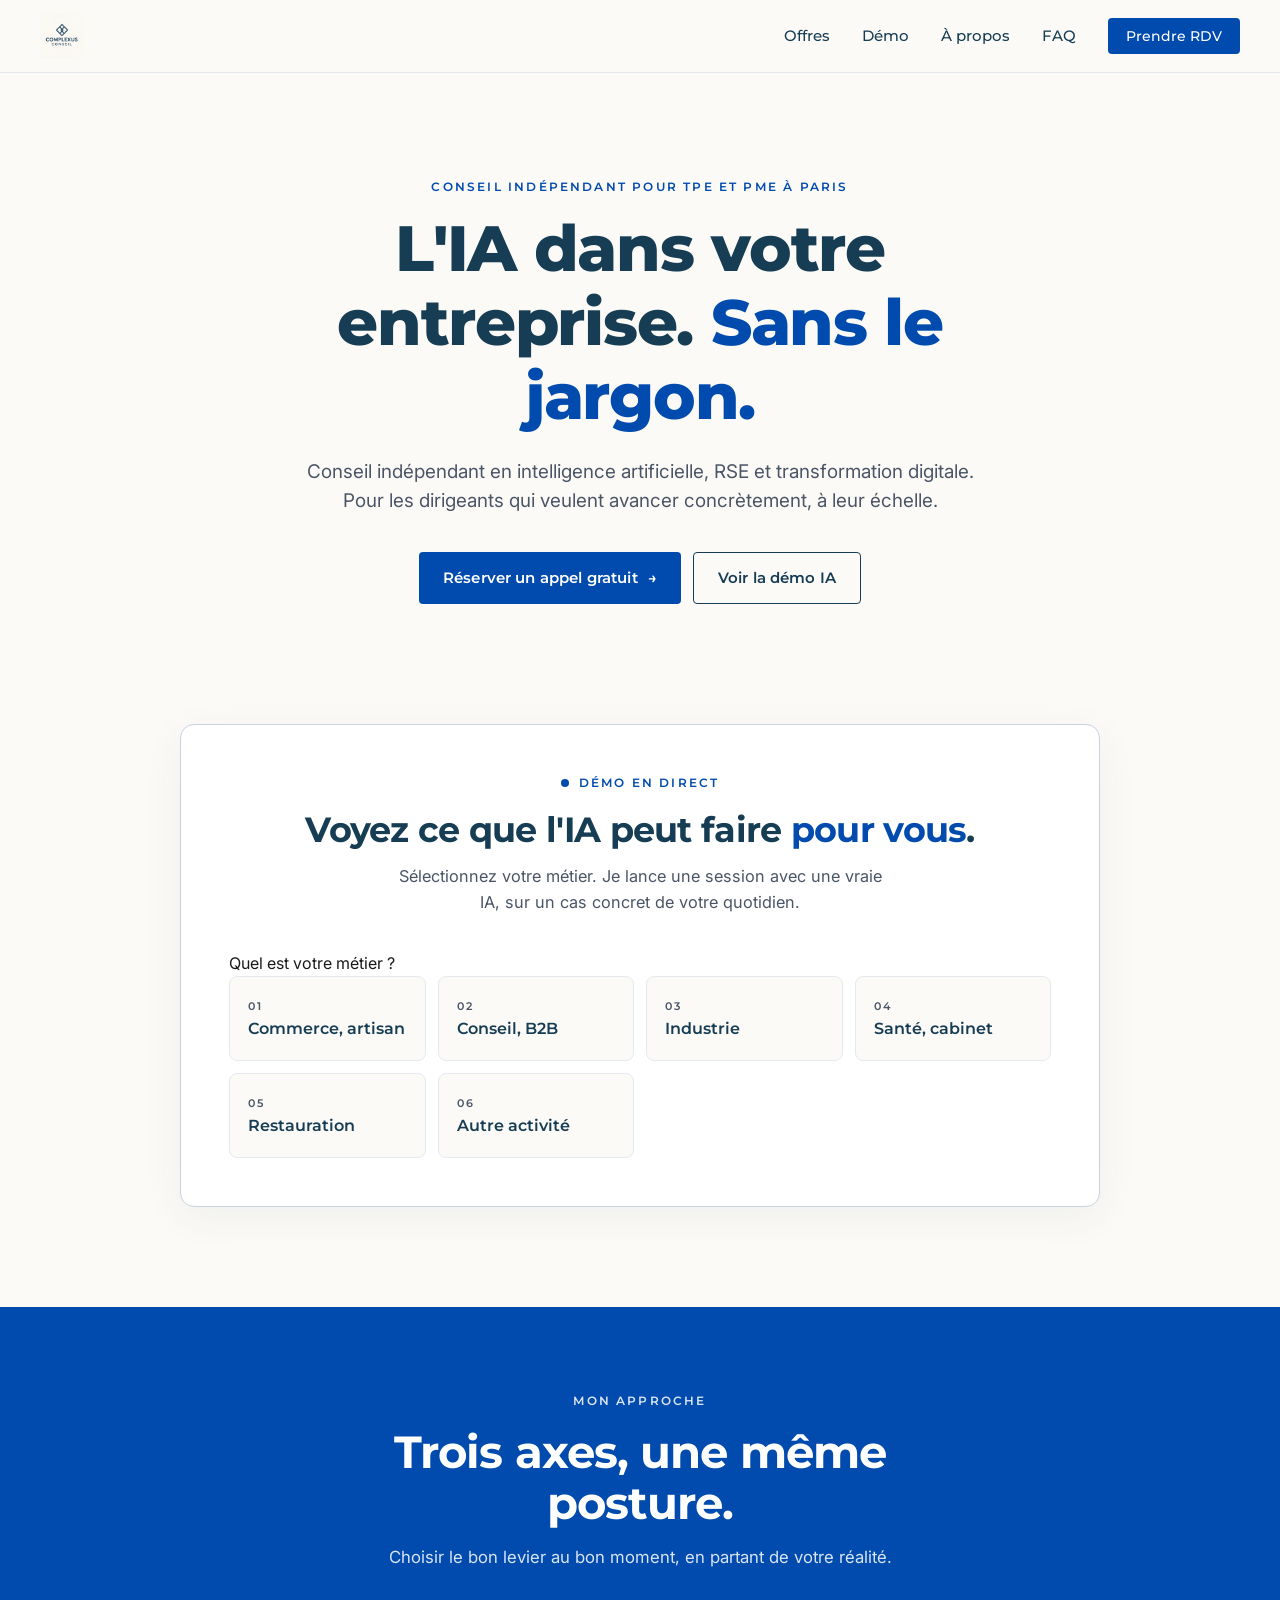
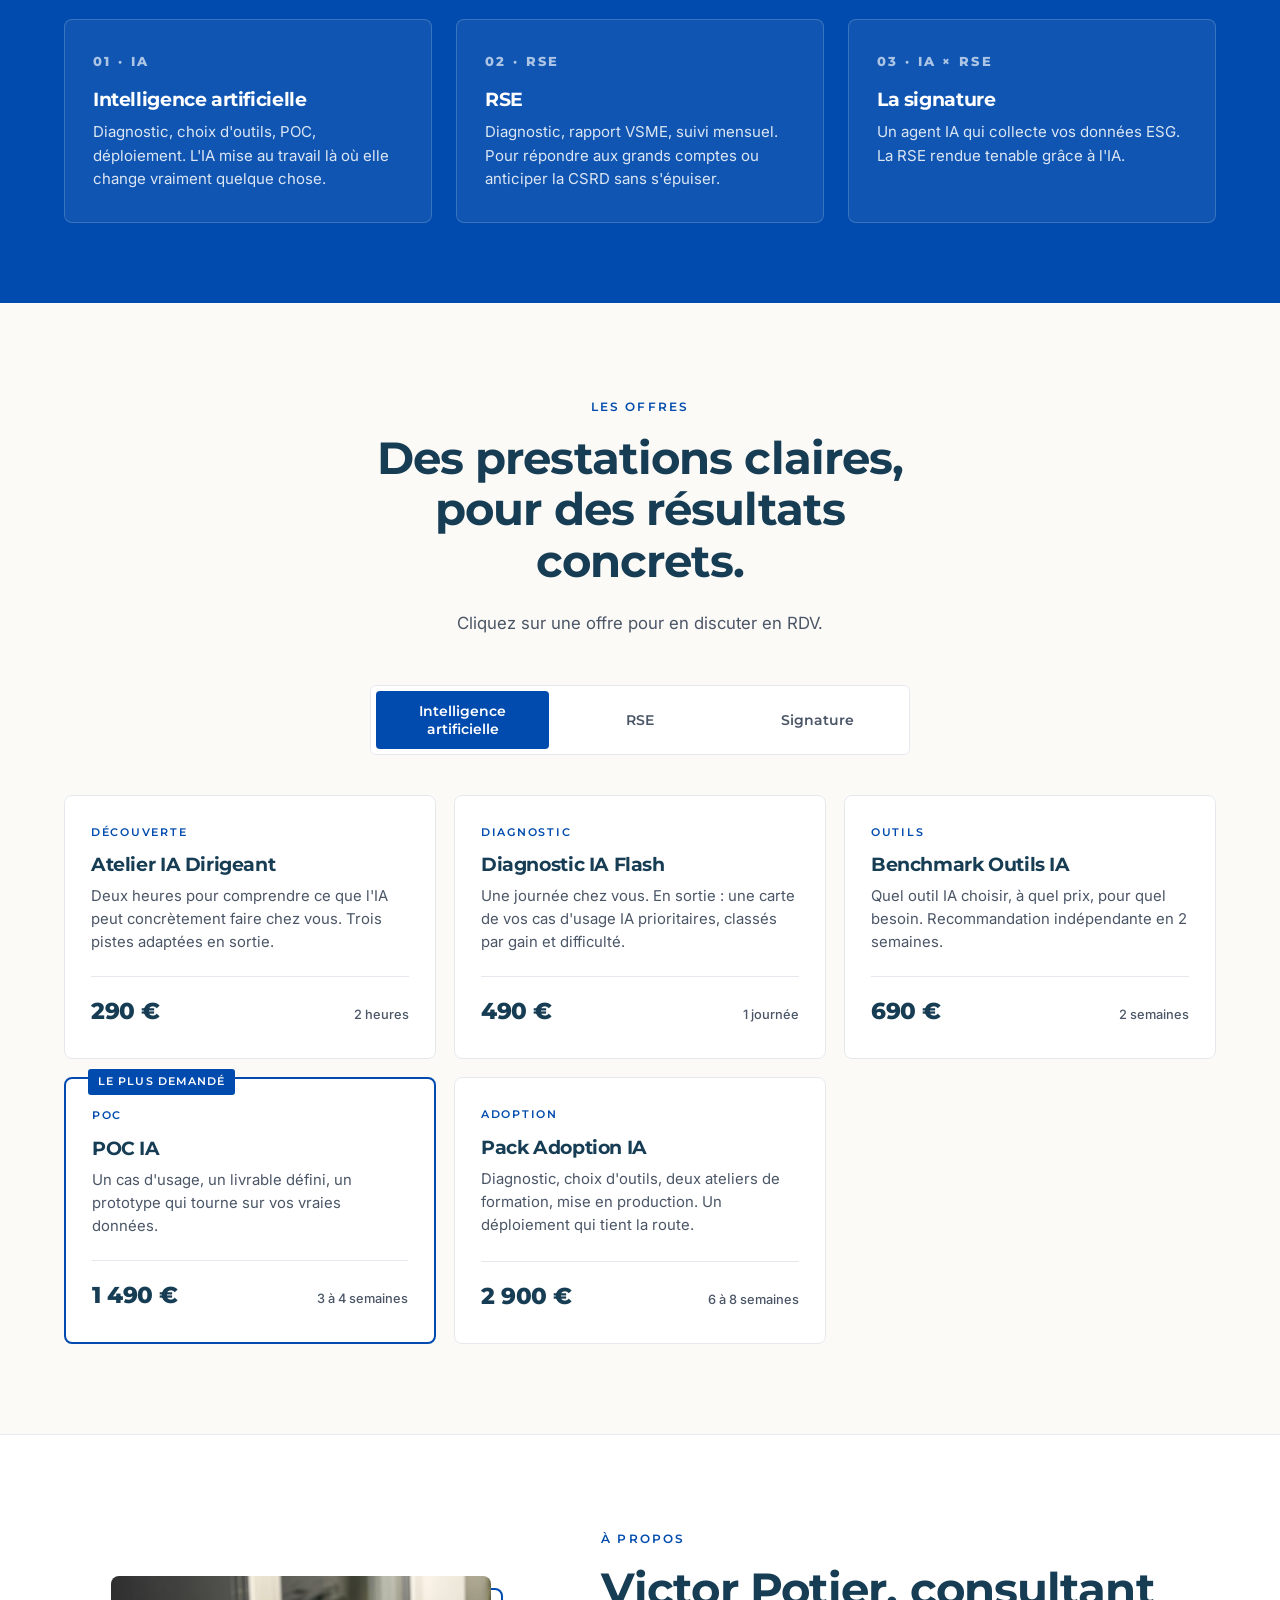
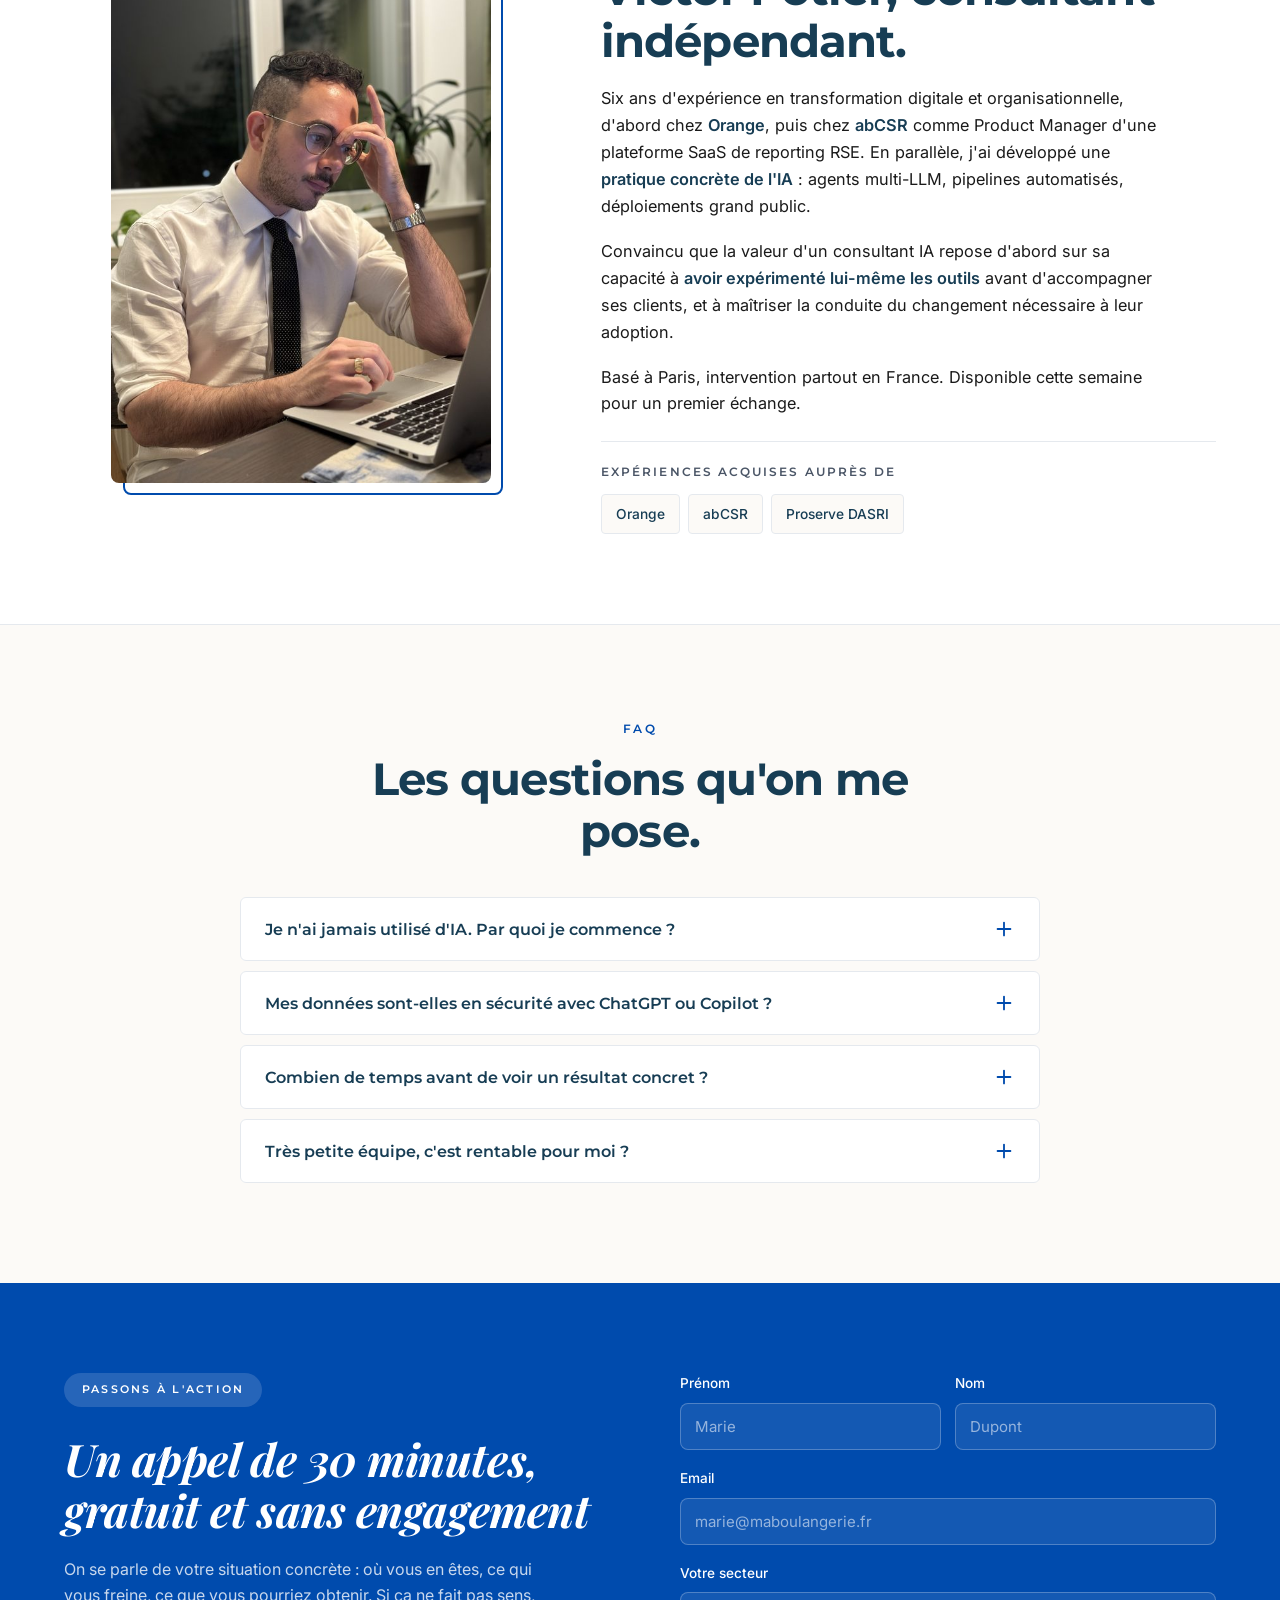
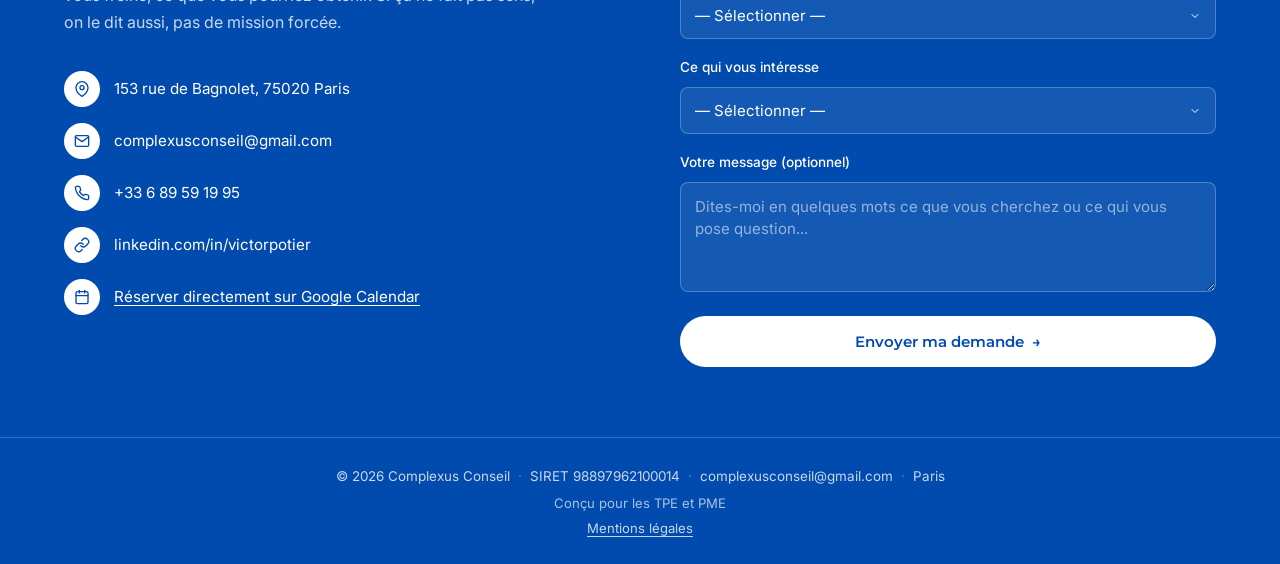
==== commit 1c686011: "Add files via upload" ====
--- a/index.html
+++ b/index.html
@@ -1,1099 +1,2262 @@
 <!DOCTYPE html>
 <html lang="fr">
 <head>
-<meta charset="UTF-8">
-<meta name="viewport" content="width=device-width, initial-scale=1.0">
-<title>Complexus Conseil — RSE & Transformation Digitale pour TPE/PME</title>
-<link rel="icon" type="image/jpeg" href="[data-uri]">
-<link rel="preconnect" href="https://fonts.googleapis.com">
-<link rel="preconnect" href="https://fonts.gstatic.com" crossorigin>
-<link href="https://fonts.googleapis.com/css2?family=Fraunces:ital,opsz,wght@0,9..144,300;0,9..144,500;0,9..144,700;1,9..144,300&family=DM+Sans:wght@300;400;500&display=swap" rel="stylesheet">
-<style>
-  *, *::before, *::after { box-sizing: border-box; margin: 0; padding: 0; }
-
-  :root {
-    --ink:        #0f1e2d;
-    --ink-mid:    #2d4459;
-    --ink-light:  #4a6378;
-    --cream:      #f6f2ea;
-    --cream-dark: #ede8df;
-    --green:      #1c415a;
-    --green-mid:  #2a5870;
-    --green-light:#edf3f7;
-    --gold:       #1c415a;
-    --gold-light: #edf3f7;
-    --white:      #ffffff;
-    --serif:      'Fraunces', Georgia, serif;
-    --sans:       'DM Sans', system-ui, sans-serif;
-    --radius:     8px;
-    --radius-lg:  16px;
+  <meta charset="UTF-8">
+  <meta name="viewport" content="width=device-width, initial-scale=1.0">
+
+  <title>Complexus Conseil | Consultant IA, RSE et transformation digitale pour TPE/PME à Paris</title>
+  <meta name="description" content="Victor Potier, consultant indépendant à Paris. Diagnostic IA, POC, déploiement, reporting VSME assisté par IA pour TPE et PME. Sans jargon, à votre échelle. Premier appel gratuit.">
+  <meta name="keywords" content="consultant IA, intelligence artificielle TPE, intelligence artificielle PME, ChatGPT entreprise, Claude entreprise, Microsoft Copilot, consultant RSE Paris, rapport VSME, CSRD PME, transformation digitale, POC IA, audit IA, Victor Potier, Complexus Conseil">
+  <meta name="author" content="Victor Potier">
+  <meta name="robots" content="index, follow, max-snippet:-1, max-image-preview:large, max-video-preview:-1">
+  <meta name="theme-color" content="#173D54">
+  <link rel="canonical" href="https://complexusconseil.github.io/complexusconseil/">
+
+  <meta name="geo.region" content="FR-IDF">
+  <meta name="geo.placename" content="Paris">
+  <meta name="geo.position" content="48.8566;2.3522">
+  <meta name="ICBM" content="48.8566, 2.3522">
+
+  <meta property="og:title" content="Complexus Conseil | Consultant IA, RSE et transformation digitale pour TPE/PME">
+  <meta property="og:description" content="L'IA dans votre entreprise. Sans le jargon, sans la promesse magique. Conseil indépendant pour TPE et PME, basé à Paris.">
+  <meta property="og:type" content="website">
+  <meta property="og:url" content="https://complexusconseil.github.io/complexusconseil/">
+  <meta property="og:locale" content="fr_FR">
+  <meta property="og:site_name" content="Complexus Conseil">
+
+  <meta name="twitter:card" content="summary_large_image">
+  <meta name="twitter:title" content="Complexus Conseil | Consultant IA, RSE pour TPE/PME">
+  <meta name="twitter:description" content="L'IA dans votre entreprise. Sans le jargon. Conseil indépendant à Paris.">
+
+  <link rel="icon" href="[data-uri]">
+
+  <script type="application/ld+json">
+[
+  {
+    "@context": "https://schema.org",
+    "@type": "ProfessionalService",
+    "@id": "https://complexusconseil.github.io/complexusconseil/#organization",
+    "name": "Complexus Conseil",
+    "alternateName": "Complexus",
+    "description": "Conseil indépendant en intelligence artificielle, RSE et transformation digitale pour les TPE et PME françaises.",
+    "url": "https://complexusconseil.github.io/complexusconseil/",
+    "logo": "https://complexusconseil.github.io/complexusconseil/logo.png",
+    "telephone": "+33-6-89-59-19-95",
+    "email": "complexusconseil@gmail.com",
+    "priceRange": "€€",
+    "address": {
+      "@type": "PostalAddress",
+      "streetAddress": "153 rue de Bagnolet",
+      "addressLocality": "Paris",
+      "postalCode": "75020",
+      "addressRegion": "Île-de-France",
+      "addressCountry": "FR"
+    },
+    "vatID": "FR-98897962100014",
+    "taxID": "98897962100014",
+    "areaServed": [
+      {
+        "@type": "Country",
+        "name": "France"
+      },
+      {
+        "@type": "City",
+        "name": "Paris"
+      },
+      {
+        "@type": "AdministrativeArea",
+        "name": "Île-de-France"
+      }
+    ],
+    "founder": {
+      "@id": "https://complexusconseil.github.io/complexusconseil/#person"
+    },
+    "sameAs": [
+      "https://linkedin.com/in/victorpotier"
+    ],
+    "knowsAbout": [
+      "Intelligence artificielle",
+      "ChatGPT",
+      "Claude",
+      "Microsoft Copilot",
+      "RSE",
+      "VSME",
+      "CSRD",
+      "Transformation digitale",
+      "Conduite du changement",
+      "Diagnostic IA",
+      "POC IA"
+    ]
+  },
+  {
+    "@context": "https://schema.org",
+    "@type": "Person",
+    "@id": "https://complexusconseil.github.io/complexusconseil/#person",
+    "name": "Victor Potier",
+    "givenName": "Victor",
+    "familyName": "Potier",
+    "jobTitle": "Consultant indépendant en intelligence artificielle, RSE et transformation digitale",
+    "description": "Consultant indépendant avec 6 ans d'expérience en transformation digitale et organisationnelle, ex-Orange et ex-abCSR.",
+    "url": "https://complexusconseil.github.io/complexusconseil/",
+    "email": "complexusconseil@gmail.com",
+    "telephone": "+33-6-89-59-19-95",
+    "address": {
+      "@type": "PostalAddress",
+      "streetAddress": "153 rue de Bagnolet",
+      "addressLocality": "Paris",
+      "postalCode": "75020",
+      "addressCountry": "FR"
+    },
+    "sameAs": [
+      "https://linkedin.com/in/victorpotier"
+    ],
+    "worksFor": {
+      "@id": "https://complexusconseil.github.io/complexusconseil/#organization"
+    },
+    "alumniOf": [
+      {
+        "@type": "Organization",
+        "name": "Orange"
+      },
+      {
+        "@type": "Organization",
+        "name": "abCSR"
+      }
+    ]
+  },
+  {
+    "@context": "https://schema.org",
+    "@type": "WebSite",
+    "url": "https://complexusconseil.github.io/complexusconseil/",
+    "name": "Complexus Conseil",
+    "inLanguage": "fr-FR",
+    "publisher": {
+      "@id": "https://complexusconseil.github.io/complexusconseil/#organization"
+    }
+  },
+  {
+    "@context": "https://schema.org",
+    "@type": "FAQPage",
+    "mainEntity": [
+      {
+        "@type": "Question",
+        "name": "Je n'ai jamais utilisé d'IA dans mon entreprise. Par quoi je commence ?",
+        "acceptedAnswer": {
+          "@type": "Answer",
+          "text": "Par l'atelier découverte à 290 €. Deux heures suffisent pour comprendre ce qui est pertinent pour votre métier."
+        }
+      },
+      {
+        "@type": "Question",
+        "name": "Mes données sont-elles en sécurité avec ChatGPT ou Copilot ?",
+        "acceptedAnswer": {
+          "@type": "Answer",
+          "text": "Les versions grand public ne sont pas adaptées aux données sensibles. Les versions entreprise (ChatGPT Team, Claude pour les entreprises, Microsoft Copilot avec votre tenant) offrent des garanties solides."
+        }
+      },
+      {
+        "@type": "Question",
+        "name": "Combien de temps avant de voir un résultat concret ?",
+        "acceptedAnswer": {
+          "@type": "Answer",
+          "text": "Sur un POC bien cadré, deux à trois semaines pour un prototype qui tourne."
+        }
+      },
+      {
+        "@type": "Question",
+        "name": "Très petite équipe, c'est rentable pour moi ?",
+        "acceptedAnswer": {
+          "@type": "Answer",
+          "text": "Souvent oui, c'est même là que l'effet est le plus visible."
+        }
+      }
+    ]
+  },
+  {
+    "@context": "https://schema.org",
+    "@type": "OfferCatalog",
+    "name": "Offres Complexus Conseil",
+    "itemListElement": [
+      {
+        "@type": "Offer",
+        "name": "Atelier IA Dirigeant",
+        "price": "290",
+        "priceCurrency": "EUR"
+      },
+      {
+        "@type": "Offer",
+        "name": "Diagnostic IA Flash",
+        "price": "490",
+        "priceCurrency": "EUR"
+      },
+      {
+        "@type": "Offer",
+        "name": "Benchmark Outils IA",
+        "price": "690",
+        "priceCurrency": "EUR"
+      },
+      {
+        "@type": "Offer",
+        "name": "POC IA",
+        "price": "1490",
+        "priceCurrency": "EUR"
+      },
+      {
+        "@type": "Offer",
+        "name": "Pack Adoption IA",
+        "price": "2900",
+        "priceCurrency": "EUR"
+      },
+      {
+        "@type": "Offer",
+        "name": "Diagnostic RSE Flash",
+        "price": "490",
+        "priceCurrency": "EUR"
+      },
+      {
+        "@type": "Offer",
+        "name": "Rapport VSME",
+        "price": "2200",
+        "priceCurrency": "EUR"
+      },
+      {
+        "@type": "Offer",
+        "name": "Retainer Mensuel RSE",
+        "price": "490",
+        "priceCurrency": "EUR"
+      },
+      {
+        "@type": "Offer",
+        "name": "Reporting VSME assisté par IA",
+        "price": "2900",
+        "priceCurrency": "EUR"
+      }
+    ]
   }
-
-  html { scroll-behavior: smooth; }
-
-  body {
-    font-family: var(--sans);
-    background: var(--cream);
-    color: var(--ink);
-    line-height: 1.6;
-    font-size: 16px;
-    overflow-x: hidden;
+]
+  </script>
+
+  <link rel="preconnect" href="https://fonts.googleapis.com">
+  <link rel="preconnect" href="https://fonts.gstatic.com" crossorigin>
+  <link href="https://fonts.googleapis.com/css2?family=Montserrat:wght@400;500;600;700;800&family=Inter:wght@400;500;600&family=Playfair+Display:ital,wght@1,600;1,700&display=swap" rel="stylesheet">
+
+  <style>
+:root {
+  --ink: #173D54;
+  --action: #004BAD;
+  --action-hover: #0058CC;
+  --bg: #FCFAF7;
+  --surface: #FFFFFF;
+  --text: #1a1a1a;
+  --text-soft: #4a5566;
+  --rule: #E5E9EE;
+  --rule-strong: #C9D2DD;
+  --font-display: 'Montserrat', 'Helvetica Neue', Arial, sans-serif;
+  --font-body: 'Inter', -apple-system, 'Segoe UI', sans-serif;
+  --font-mono: 'SF Mono', Monaco, 'Cascadia Code', 'Roboto Mono', Consolas, monospace;
+  --container: 1200px;
+  --gutter: 24px;
+}
+* { box-sizing: border-box; margin: 0; padding: 0; }
+html { scroll-behavior: smooth; }
+body {
+  font-family: var(--font-body);
+  color: var(--text);
+  background: var(--bg);
+  line-height: 1.6;
+  font-size: 16px;
+  -webkit-font-smoothing: antialiased;
+  -moz-osx-font-smoothing: grayscale;
+}
+.container { max-width: var(--container); margin: 0 auto; padding: 0 var(--gutter); }
+h1, h2, h3, h4 {
+  font-family: var(--font-display);
+  color: var(--ink);
+  font-weight: 700;
+  line-height: 1.15;
+  letter-spacing: -0.02em;
+}
+h1 { font-size: clamp(2.4rem, 5vw, 4rem); font-weight: 800; }
+h2 { font-size: clamp(1.9rem, 3.6vw, 2.8rem); margin-bottom: 0.5em; }
+h3 { font-size: 1.4rem; font-weight: 700; }
+h4 { font-size: 1.05rem; font-weight: 600; }
+p { margin-bottom: 1em; }
+a { color: var(--action); text-decoration: none; transition: color .2s ease; }
+a:hover { color: var(--ink); }
+.eyebrow {
+  font-family: var(--font-display);
+  font-weight: 600;
+  text-transform: uppercase;
+  letter-spacing: 0.18em;
+  color: var(--action);
+  font-size: 0.76rem;
+  display: inline-block;
+  margin-bottom: 16px;
+}
+
+/* Buttons */
+.btn {
+  display: inline-flex;
+  align-items: center;
+  gap: 10px;
+  font-family: var(--font-display);
+  font-weight: 600;
+  padding: 13px 24px;
+  border-radius: 4px;
+  transition: all .25s ease;
+  font-size: 0.94rem;
+  cursor: pointer;
+  border: none;
+  letter-spacing: 0.01em;
+  white-space: nowrap;
+  text-decoration: none;
+}
+.btn-primary { background: var(--action); color: #fff; }
+.btn-primary:hover { background: var(--action-hover); color: #fff; transform: translateY(-1px); box-shadow: 0 6px 16px rgba(0, 75, 173, 0.25); }
+.btn-ghost { background: transparent; color: var(--ink); border: 1.5px solid var(--ink); }
+.btn-ghost:hover { background: var(--ink); color: #fff; }
+.btn-light { background: #fff; color: var(--action); }
+.btn-light:hover { background: var(--bg); transform: translateY(-1px); box-shadow: 0 6px 16px rgba(0, 0, 0, 0.18); color: var(--action); }
+.btn-lg { padding: 16px 30px; font-size: 1rem; }
+.btn-pulse { animation: btnPulse 2.4s ease-in-out infinite; }
+@keyframes btnPulse {
+  0%, 100% { box-shadow: 0 0 0 0 rgba(0, 75, 173, 0); }
+  50% { box-shadow: 0 0 0 8px rgba(0, 75, 173, 0.18); }
+}
+.btn .arrow { transition: transform .25s ease; display: inline-block; }
+.btn:hover .arrow { transform: translateX(3px); }
+
+/* Header */
+header {
+  background: rgba(252, 250, 247, 0.92);
+  backdrop-filter: blur(10px);
+  -webkit-backdrop-filter: blur(10px);
+  border-bottom: 1px solid var(--rule);
+  position: sticky;
+  top: 0;
+  z-index: 100;
+}
+.header-inner { display: flex; align-items: center; justify-content: space-between; padding: 14px 0; }
+.brand-link { display: flex; align-items: center; gap: 12px; color: var(--ink); }
+.brand-link img { height: 44px; width: auto; display: block; mix-blend-mode: multiply; }
+nav ul { list-style: none; display: flex; gap: 32px; align-items: center; }
+nav a {
+  font-family: var(--font-display);
+  font-weight: 500;
+  font-size: 0.92rem;
+  color: var(--ink);
+  position: relative;
+}
+nav a:not(.nav-cta)::after {
+  content: '';
+  position: absolute;
+  left: 0; bottom: -4px;
+  width: 0; height: 2px;
+  background: var(--action);
+  transition: width .25s ease;
+}
+nav a:not(.nav-cta):hover::after { width: 100%; }
+nav a:not(.nav-cta):hover { color: var(--action); }
+.nav-cta {
+  background: var(--action);
+  color: #fff !important;
+  padding: 9px 18px;
+  border-radius: 4px;
+  font-size: 0.88rem;
+}
+.nav-cta:hover { background: var(--ink); color: #fff !important; }
+@media (max-width: 820px) {
+  nav ul { gap: 12px; }
+  nav a:not(.nav-cta) { display: none; }
+  .brand-link img { height: 38px; }
+}
+
+/* Hero */
+.hero { padding: 100px 0 70px; text-align: center; }
+.hero-content { max-width: 800px; margin: 0 auto; }
+.hero h1 { margin-bottom: 24px; }
+.hero h1 .accent { color: var(--action); }
+.hero p { font-size: 1.18rem; color: var(--text-soft); margin: 0 auto 36px; max-width: 56ch; line-height: 1.55; }
+.hero-actions { display: flex; gap: 12px; flex-wrap: wrap; justify-content: center; }
+
+/* AI Demo */
+.demo-section { padding: 50px 0 100px; }
+.demo-card {
+  background: var(--surface);
+  border: 1.5px solid var(--rule-strong);
+  border-radius: 14px;
+  padding: 48px;
+  max-width: 920px;
+  margin: 0 auto;
+  box-shadow: 0 10px 40px rgba(23, 61, 84, 0.06);
+}
+.demo-eyebrow { display: flex; align-items: center; gap: 10px; margin-bottom: 18px; justify-content: center; }
+.demo-pulse { width: 8px; height: 8px; border-radius: 50%; background: var(--action); animation: pulse 1.6s infinite; }
+@keyframes pulse {
+  0%, 100% { opacity: 1; transform: scale(1); box-shadow: 0 0 0 0 rgba(0, 75, 173, 0.5); }
+  50% { opacity: 0.6; transform: scale(1.4); box-shadow: 0 0 0 8px rgba(0, 75, 173, 0); }
+}
+.demo-eyebrow span {
+  font-family: var(--font-display);
+  font-weight: 600;
+  text-transform: uppercase;
+  letter-spacing: 0.18em;
+  color: var(--action);
+  font-size: 0.76rem;
+}
+.demo-title { text-align: center; font-size: clamp(1.6rem, 3vw, 2.2rem); margin-bottom: 12px; }
+.demo-title .accent { color: var(--action); }
+.demo-sub { text-align: center; color: var(--text-soft); font-size: 1.02rem; margin-bottom: 36px; max-width: 50ch; margin-left: auto; margin-right: auto; }
+.demo-state-1 .question {
+  text-align: center;
+  font-family: var(--font-display);
+  font-weight: 600;
+  font-size: 0.85rem;
+  color: var(--ink);
+  margin-bottom: 18px;
+  letter-spacing: 0.04em;
+  text-transform: uppercase;
+}
+.trade-grid { display: grid; grid-template-columns: repeat(auto-fit, minmax(180px, 1fr)); gap: 12px; }
+.trade-btn {
+  background: var(--bg);
+  border: 1.5px solid var(--rule);
+  border-radius: 8px;
+  padding: 22px 18px;
+  font-family: var(--font-body);
+  cursor: pointer;
+  transition: all .2s ease;
+  text-align: left;
+  display: flex;
+  flex-direction: column;
+  gap: 6px;
+}
+.trade-btn:hover { border-color: var(--action); background: #fff; transform: translateY(-2px); box-shadow: 0 6px 18px rgba(0, 75, 173, 0.1); }
+.trade-btn .trade-num {
+  font-family: var(--font-display);
+  font-size: 0.7rem;
+  letter-spacing: 0.18em;
+  color: var(--text-soft);
+  font-weight: 600;
+}
+.trade-btn .trade-label { font-family: var(--font-display); font-weight: 600; font-size: 1rem; color: var(--ink); }
+.trade-btn:hover .trade-label { color: var(--action); }
+
+.loading-steps { max-width: 380px; margin: 40px auto; animation: fadeIn .3s ease; }
+.loading-step {
+  display: flex;
+  align-items: center;
+  gap: 14px;
+  padding: 14px 0;
+  border-bottom: 1px solid var(--rule);
+  opacity: 0.4;
+  transition: opacity .3s ease;
+}
+.loading-step:last-child { border-bottom: none; }
+.loading-step.active, .loading-step.done { opacity: 1; }
+.step-indicator { width: 22px; height: 22px; flex-shrink: 0; display: flex; align-items: center; justify-content: center; position: relative; }
+.step-circle {
+  width: 100%; height: 100%;
+  border-radius: 50%;
+  border: 2px solid var(--rule-strong);
+  background: transparent;
+  transition: all .3s ease;
+}
+.loading-step.active .step-circle { border-color: var(--action); border-top-color: transparent; animation: spin 0.8s linear infinite; }
+.loading-step.done .step-circle { background: var(--action); border-color: var(--action); }
+.loading-step.done .step-circle::after {
+  content: '';
+  position: absolute;
+  top: 50%; left: 50%;
+  width: 5px; height: 9px;
+  border-right: 2px solid #fff;
+  border-bottom: 2px solid #fff;
+  transform: translate(-50%, -60%) rotate(45deg);
+}
+@keyframes spin { to { transform: rotate(360deg); } }
+.step-label { font-family: var(--font-display); font-weight: 500; font-size: 0.92rem; color: var(--ink); }
+
+.demo-state-result { animation: fadeIn .4s ease; }
+.result-header { display: flex; align-items: center; gap: 12px; margin-bottom: 16px; flex-wrap: wrap; }
+.result-tag {
+  background: var(--action);
+  color: #fff;
+  padding: 5px 12px;
+  border-radius: 4px;
+  font-size: 0.7rem;
+  font-family: var(--font-display);
+  font-weight: 600;
+  letter-spacing: 0.12em;
+  text-transform: uppercase;
+}
+.result-trade { font-size: 0.92rem; color: var(--text-soft); font-weight: 500; }
+.result-title { font-family: var(--font-display); font-weight: 700; font-size: 1.5rem; color: var(--ink); margin-bottom: 12px; line-height: 1.25; }
+.result-desc { color: var(--text-soft); font-size: 1rem; line-height: 1.6; margin-bottom: 28px; max-width: 60ch; }
+
+.ai-chat {
+  background: #fafbfc;
+  border-radius: 12px;
+  margin-bottom: 24px;
+  border: 1px solid var(--rule);
+  overflow: hidden;
+}
+.chat-header {
+  display: flex;
+  align-items: center;
+  justify-content: space-between;
+  padding: 12px 18px;
+  background: var(--surface);
+  border-bottom: 1px solid var(--rule);
+  font-family: var(--font-mono);
+  font-size: 0.78rem;
+}
+.chat-status { display: flex; align-items: center; gap: 8px; color: var(--ink); font-weight: 500; }
+.status-dot {
+  width: 8px; height: 8px;
+  border-radius: 50%;
+  background: #00C853;
+  animation: livePulse 2s infinite;
+}
+@keyframes livePulse {
+  0%, 100% { box-shadow: 0 0 0 0 rgba(0, 200, 83, 0.6); }
+  50% { box-shadow: 0 0 0 6px rgba(0, 200, 83, 0); }
+}
+.chat-tokens { display: flex; align-items: center; gap: 6px; color: var(--text-soft); font-size: 0.72rem; }
+.chat-body { padding: 20px 18px; max-height: 520px; overflow-y: auto; }
+.chat-msg { display: flex; gap: 12px; margin-bottom: 14px; animation: msgIn .3s ease; }
+@keyframes msgIn {
+  from { opacity: 0; transform: translateY(6px); }
+  to { opacity: 1; transform: translateY(0); }
+}
+.chat-msg:last-child { margin-bottom: 0; }
+.chat-msg.user { flex-direction: row-reverse; }
+.msg-avatar {
+  flex-shrink: 0;
+  width: 30px; height: 30px;
+  border-radius: 50%;
+  display: flex;
+  align-items: center;
+  justify-content: center;
+  font-family: var(--font-display);
+  font-weight: 700;
+  font-size: 0.72rem;
+}
+.chat-msg.user .msg-avatar { background: var(--ink); color: #fff; }
+.chat-msg.ai .msg-avatar { background: var(--action); color: #fff; }
+.msg-content { display: flex; flex-direction: column; gap: 4px; max-width: 80%; }
+.msg-author { font-family: var(--font-display); font-size: 0.7rem; font-weight: 600; color: var(--text-soft); letter-spacing: 0.04em; }
+.chat-msg.user .msg-author { text-align: right; }
+.msg-bubble {
+  background: #fff;
+  border: 1px solid var(--rule);
+  border-radius: 10px;
+  padding: 11px 15px;
+  font-size: 0.92rem;
+  line-height: 1.55;
+  color: var(--text);
+  word-wrap: break-word;
+}
+.chat-msg.user .msg-bubble { background: var(--ink); color: #fff; border-color: var(--ink); }
+.chat-msg.ai .msg-bubble strong { color: var(--ink); font-weight: 600; }
+.cursor {
+  display: inline-block;
+  width: 2px;
+  background: var(--action);
+  height: 1em;
+  vertical-align: text-bottom;
+  margin-left: 1px;
+  animation: blink 1s step-end infinite;
+}
+.cursor.done { display: none; }
+@keyframes blink { 0%, 50% { opacity: 1; } 50.01%, 100% { opacity: 0; } }
+
+.thinking-dots { display: inline-flex; gap: 4px; padding: 4px 0; }
+.thinking-dots span {
+  width: 6px; height: 6px;
+  border-radius: 50%;
+  background: var(--text-soft);
+  animation: bounce 1.2s ease-in-out infinite;
+}
+.thinking-dots span:nth-child(2) { animation-delay: .15s; }
+.thinking-dots span:nth-child(3) { animation-delay: .3s; }
+@keyframes bounce {
+  0%, 80%, 100% { transform: scale(0.7); opacity: 0.4; }
+  40% { transform: scale(1); opacity: 1; }
+}
+
+.variant-btn {
+  margin-top: 10px;
+  padding: 8px 14px;
+  background: transparent;
+  border: 1px dashed var(--rule-strong);
+  border-radius: 6px;
+  font-family: var(--font-display);
+  font-weight: 500;
+  font-size: 0.84rem;
+  color: var(--action);
+  cursor: pointer;
+  transition: all .2s ease;
+  display: inline-flex;
+  align-items: center;
+  gap: 6px;
+}
+.variant-btn:hover { background: rgba(0, 75, 173, 0.05); border-color: var(--action); border-style: solid; }
+.variant-btn[hidden] { display: none; }
+
+.result-stats {
+  display: grid;
+  grid-template-columns: 1fr 1fr;
+  gap: 0;
+  margin-bottom: 20px;
+  border: 1px solid var(--rule);
+  border-radius: 10px;
+  overflow: hidden;
+  animation: fadeIn .5s ease;
+}
+.result-stats[hidden] { display: none; }
+.stat-card { padding: 22px 24px; }
+.stat-card:first-child { background: var(--bg); border-right: 1px solid var(--rule); }
+.stat-card:last-child { background: rgba(0, 75, 173, 0.04); }
+.stat-label-top {
+  font-family: var(--font-display);
+  text-transform: uppercase;
+  letter-spacing: 0.14em;
+  font-size: 0.66rem;
+  color: var(--text-soft);
+  font-weight: 600;
+  margin-bottom: 8px;
+}
+.stat-card:last-child .stat-label-top { color: var(--action); }
+.stat-figure { display: flex; align-items: baseline; gap: 6px; margin-bottom: 4px; }
+.stat-value {
+  font-family: var(--font-display);
+  font-weight: 800;
+  font-size: 2rem;
+  color: var(--ink);
+  line-height: 1;
+  letter-spacing: -0.02em;
+}
+.stat-card:last-child .stat-value { color: var(--action); }
+.stat-suffix { font-family: var(--font-display); font-weight: 600; font-size: 1rem; color: var(--ink); }
+.stat-card:last-child .stat-suffix { color: var(--action); }
+.stat-desc { font-size: 0.84rem; color: var(--text-soft); line-height: 1.4; }
+
+.annual-savings {
+  background: var(--ink);
+  color: #fff;
+  border-radius: 12px;
+  padding: 28px 32px;
+  margin-bottom: 22px;
+  position: relative;
+  overflow: hidden;
+}
+.annual-savings[hidden] { display: none; }
+.annual-savings.in { animation: savingsIn .6s ease; }
+@keyframes savingsIn {
+  0% { opacity: 0; transform: scale(0.96); }
+  60% { opacity: 1; transform: scale(1.01); }
+  100% { opacity: 1; transform: scale(1); }
+}
+.savings-label {
+  font-family: var(--font-display);
+  text-transform: uppercase;
+  letter-spacing: 0.14em;
+  font-size: 0.66rem;
+  color: rgba(255,255,255,0.7);
+  font-weight: 600;
+  margin-bottom: 16px;
+  display: block;
+}
+.savings-grid { display: grid; grid-template-columns: 1fr auto 1fr; gap: 16px; align-items: center; }
+.savings-item { display: flex; flex-direction: column; gap: 4px; }
+.savings-figure { display: flex; align-items: baseline; gap: 8px; line-height: 1; }
+.savings-value {
+  font-family: var(--font-display);
+  font-weight: 800;
+  font-size: clamp(2rem, 4vw, 2.8rem);
+  color: #fff;
+  letter-spacing: -0.02em;
+  line-height: 1;
+}
+.savings-suffix { font-family: var(--font-display); font-weight: 600; font-size: 1.05rem; color: #fff; }
+.savings-desc { font-size: 0.86rem; color: rgba(255,255,255,0.75); line-height: 1.4; }
+.savings-divider { font-family: var(--font-display); font-size: 1.6rem; color: rgba(255,255,255,0.4); font-weight: 300; }
+.savings-footnote { display: block; margin-top: 14px; font-size: 0.72rem; color: rgba(255,255,255,0.55); font-style: italic; }
+@media (max-width: 600px) {
+  .savings-grid { grid-template-columns: 1fr; gap: 14px; }
+  .savings-divider { display: none; }
+}
+
+.result-meta {
+  display: grid;
+  grid-template-columns: 1fr 1fr;
+  gap: 16px;
+  padding: 16px 18px;
+  background: var(--surface);
+  border-radius: 8px;
+  border: 1px solid var(--rule);
+  margin-bottom: 24px;
+}
+.result-meta > div { display: flex; flex-direction: column; gap: 4px; }
+.result-meta .label {
+  font-family: var(--font-display);
+  text-transform: uppercase;
+  letter-spacing: 0.14em;
+  font-size: 0.66rem;
+  color: var(--text-soft);
+  font-weight: 600;
+}
+.result-meta .value { font-family: var(--font-display); font-weight: 700; font-size: 0.95rem; color: var(--ink); }
+.result-actions { display: flex; gap: 10px; flex-wrap: wrap; }
+.result-actions .btn-restart { background: transparent; border: 1.5px solid var(--rule-strong); color: var(--text-soft); }
+.result-actions .btn-restart:hover { border-color: var(--ink); color: var(--ink); background: transparent; }
+@keyframes fadeIn {
+  from { opacity: 0; transform: translateY(10px); }
+  to { opacity: 1; transform: translateY(0); }
+}
+
+/* Approach (#004BAD) */
+.approach { background: var(--action); color: #fff; padding: 80px 0; }
+.approach .head { text-align: center; max-width: 580px; margin: 0 auto 48px; }
+.approach .eyebrow { color: rgba(255,255,255,0.85); }
+.approach h2 { color: #fff; margin-bottom: 14px; }
+.approach .head p { color: rgba(255,255,255,0.85); font-size: 1.05rem; }
+.pillars { display: grid; grid-template-columns: repeat(auto-fit, minmax(260px, 1fr)); gap: 24px; }
+.pillar {
+  background: rgba(255,255,255,0.06);
+  border: 1px solid rgba(255,255,255,0.18);
+  border-radius: 8px;
+  padding: 32px 28px;
+  transition: all .25s ease;
+}
+.pillar:hover { background: rgba(255,255,255,0.1); border-color: rgba(255,255,255,0.32); }
+.pillar-num {
+  font-family: var(--font-display);
+  font-weight: 800;
+  font-size: 0.8rem;
+  color: rgba(255,255,255,0.65);
+  letter-spacing: 0.18em;
+  margin-bottom: 16px;
+}
+.pillar h3 { color: #fff; font-size: 1.2rem; font-weight: 700; margin-bottom: 10px; }
+.pillar p { color: rgba(255,255,255,0.85); font-size: 0.94rem; line-height: 1.55; margin-bottom: 0; }
+
+/* Offers */
+.offers { padding: 90px 0; }
+.offers .head { text-align: center; max-width: 620px; margin: 0 auto 48px; }
+.offers .head p { font-size: 1.05rem; color: var(--text-soft); margin-top: 12px; }
+.tabs {
+  display: flex;
+  justify-content: center;
+  gap: 4px;
+  margin: 0 auto 40px;
+  flex-wrap: wrap;
+  padding: 5px;
+  background: var(--surface);
+  border: 1px solid var(--rule);
+  border-radius: 6px;
+  max-width: 540px;
+}
+.tab-trigger {
+  flex: 1;
+  min-width: 120px;
+  padding: 11px 16px;
+  font-family: var(--font-display);
+  font-weight: 600;
+  font-size: 0.88rem;
+  color: var(--text-soft);
+  background: transparent;
+  border: none;
+  border-radius: 4px;
+  cursor: pointer;
+  transition: all .25s ease;
+}
+.tab-trigger:hover { color: var(--ink); }
+.tab-trigger.active { background: var(--action); color: #fff; }
+.tab-panel { display: none; animation: fadeIn .35s ease; }
+.tab-panel.active { display: block; }
+.offers-grid { display: grid; grid-template-columns: repeat(auto-fit, minmax(280px, 1fr)); gap: 18px; }
+.offer-card {
+  background: var(--surface);
+  border: 1px solid var(--rule);
+  border-radius: 8px;
+  padding: 28px 26px;
+  display: flex;
+  flex-direction: column;
+  transition: all .25s ease;
+  position: relative;
+  cursor: pointer;
+}
+.offer-card:hover { border-color: var(--action); transform: translateY(-3px); box-shadow: 0 12px 24px rgba(23, 61, 84, 0.08); }
+.offer-card.featured { border: 2px solid var(--action); }
+.offer-card.featured::before {
+  content: "Le plus demandé";
+  position: absolute;
+  top: -10px; left: 22px;
+  background: var(--action);
+  color: #fff;
+  font-family: var(--font-display);
+  font-weight: 600;
+  font-size: 0.68rem;
+  letter-spacing: 0.1em;
+  text-transform: uppercase;
+  padding: 4px 10px;
+  border-radius: 3px;
+}
+.offer-tag {
+  font-family: var(--font-display);
+  font-weight: 600;
+  text-transform: uppercase;
+  letter-spacing: 0.16em;
+  font-size: 0.68rem;
+  color: var(--action);
+  margin-bottom: 12px;
+}
+.offer-card h4 { font-family: var(--font-display); font-size: 1.2rem; font-weight: 700; color: var(--ink); margin-bottom: 10px; }
+.offer-card .desc { font-size: 0.93rem; line-height: 1.55; color: var(--text-soft); margin-bottom: 22px; flex-grow: 1; }
+.offer-meta {
+  display: flex;
+  justify-content: space-between;
+  align-items: baseline;
+  padding-top: 16px;
+  border-top: 1px solid var(--rule);
+  margin-top: auto;
+}
+.offer-price { font-family: var(--font-display); font-weight: 800; font-size: 1.45rem; color: var(--ink); letter-spacing: -0.02em; }
+.offer-duration { font-size: 0.8rem; color: var(--text-soft); font-weight: 500; }
+.offer-cta-hint {
+  position: absolute;
+  bottom: 12px; right: 16px;
+  font-size: 0.72rem;
+  color: var(--action);
+  font-family: var(--font-display);
+  font-weight: 500;
+  opacity: 0;
+  transition: opacity .25s ease;
+}
+.offer-card:hover .offer-cta-hint { opacity: 1; }
+.offer-card.signature {
+  grid-column: 1 / -1;
+  background: var(--ink);
+  border: none;
+  color: #fff;
+  padding: 40px;
+  display: grid;
+  grid-template-columns: 1fr;
+  gap: 24px;
+}
+@media (min-width: 760px) {
+  .offer-card.signature { grid-template-columns: 2fr 1fr; gap: 40px; align-items: center; }
+}
+.offer-card.signature:hover { transform: translateY(-3px); box-shadow: 0 14px 30px rgba(23, 61, 84, 0.3); border: none; }
+.offer-card.signature h4 { color: #fff; font-size: 1.5rem; margin-bottom: 12px; }
+.offer-card.signature .offer-tag { color: rgba(255,255,255,0.75); }
+.offer-card.signature .desc { color: rgba(255,255,255,0.85); margin-bottom: 0; }
+.signature-pricing { display: flex; flex-direction: column; gap: 4px; padding-left: 0; border-left: none; }
+@media (min-width: 760px) {
+  .signature-pricing { padding-left: 32px; border-left: 1px solid rgba(255,255,255,0.18); }
+}
+.signature-pricing .offer-price { color: #fff; font-size: 2.2rem; line-height: 1; margin-bottom: 4px; }
+.signature-pricing .offer-duration { color: rgba(255,255,255,0.75); }
+.offer-card.signature .offer-cta-hint { color: rgba(255,255,255,0.75); }
+
+/* About */
+.about {
+  padding: 90px 0;
+  background: var(--surface);
+  border-top: 1px solid var(--rule);
+  border-bottom: 1px solid var(--rule);
+}
+.about-grid { display: grid; grid-template-columns: 1fr; gap: 48px; align-items: center; }
+@media (min-width: 880px) { .about-grid { grid-template-columns: 1fr 1.3fr; gap: 64px; } }
+.about-photo { position: relative; max-width: 380px; width: 100%; margin: 0 auto; }
+.about-photo img { width: 100%; height: auto; display: block; border-radius: 8px; object-fit: cover; aspect-ratio: 3 / 4; }
+.about-photo::after {
+  content: "";
+  position: absolute;
+  top: 12px; left: 12px; right: -12px; bottom: -12px;
+  border: 2px solid var(--action);
+  border-radius: 8px;
+  z-index: -1;
+}
+.about-text h2 { margin-bottom: 18px; }
+.about-text p { font-size: 1.02rem; color: var(--text); margin-bottom: 1.1em; line-height: 1.65; max-width: 56ch; }
+.about-text strong { color: var(--ink); font-weight: 600; }
+.clients-list { margin-top: 24px; padding-top: 24px; border-top: 1px solid var(--rule); }
+.clients-list h4 {
+  font-family: var(--font-display);
+  font-size: 0.72rem;
+  text-transform: uppercase;
+  letter-spacing: 0.18em;
+  color: var(--text-soft);
+  margin-bottom: 14px;
+  font-weight: 600;
+}
+.clients-list ul { list-style: none; display: flex; flex-wrap: wrap; gap: 8px; }
+.clients-list li {
+  background: var(--bg);
+  border: 1px solid var(--rule);
+  padding: 8px 14px;
+  border-radius: 4px;
+  font-size: 0.86rem;
+  color: var(--ink);
+  font-weight: 500;
+}
+
+/* FAQ */
+.faq { padding: 90px 0; }
+.faq .head { text-align: center; max-width: 620px; margin: 0 auto 40px; }
+.faq-list { max-width: 800px; margin: 0 auto; }
+.faq-item {
+  border: 1px solid var(--rule);
+  border-radius: 6px;
+  margin-bottom: 10px;
+  background: var(--surface);
+  overflow: hidden;
+  transition: border-color .25s ease;
+}
+.faq-item:hover { border-color: var(--rule-strong); }
+.faq-item.open { border-color: var(--action); }
+.faq-trigger {
+  width: 100%;
+  background: transparent;
+  border: none;
+  cursor: pointer;
+  padding: 20px 24px;
+  text-align: left;
+  display: flex;
+  justify-content: space-between;
+  align-items: center;
+  gap: 16px;
+  font-family: var(--font-display);
+  font-weight: 600;
+  font-size: 0.98rem;
+  color: var(--ink);
+  transition: color .2s ease;
+}
+.faq-trigger:hover { color: var(--action); }
+.faq-icon { flex-shrink: 0; width: 22px; height: 22px; color: var(--action); transition: transform .3s ease; }
+.faq-item.open .faq-icon { transform: rotate(45deg); }
+.faq-content { max-height: 0; overflow: hidden; transition: max-height .35s ease; }
+.faq-item.open .faq-content { max-height: 400px; }
+.faq-content-inner { padding: 0 24px 22px; color: var(--text-soft); font-size: 0.95rem; line-height: 1.65; }
+
+/* ============== FOOTER (charte : bleu vif #004BAD + blanc) ============== */
+:root {
+  --footer-bg: #004BAD;
+  --footer-pill-bg: rgba(255, 255, 255, 0.15);
+  --footer-pill-text: #FFFFFF;
+  --footer-text: #FFFFFF;
+  --footer-text-soft: rgba(255, 255, 255, 0.78);
+  --footer-input-bg: rgba(255, 255, 255, 0.08);
+  --footer-input-border: rgba(255, 255, 255, 0.25);
+  --footer-input-focus: rgba(255, 255, 255, 0.6);
+  --footer-icon-bg: #FFFFFF;
+  --footer-icon-color: #004BAD;
+  --footer-divider: rgba(255, 255, 255, 0.2);
+}
+
+footer {
+  background: var(--footer-bg);
+  color: var(--footer-text);
+  font-family: var(--font-body);
+}
+
+/* Top: CTA block + form */
+.footer-top {
+  padding: 90px 0 70px;
+}
+.footer-top-grid {
+  display: grid;
+  grid-template-columns: 1fr;
+  gap: 56px;
+  align-items: start;
+}
+@media (min-width: 880px) {
+  .footer-top-grid { grid-template-columns: 1fr 1fr; gap: 80px; }
+}
+
+/* Left column */
+.footer-pill {
+  display: inline-block;
+  background: var(--footer-pill-bg);
+  color: var(--footer-pill-text);
+  padding: 8px 18px;
+  border-radius: 999px;
+  font-family: var(--font-display);
+  font-weight: 600;
+  font-size: 0.7rem;
+  letter-spacing: 0.2em;
+  text-transform: uppercase;
+  margin-bottom: 26px;
+  backdrop-filter: blur(2px);
+}
+.footer-headline {
+  font-family: 'Playfair Display', Georgia, serif;
+  font-style: italic;
+  font-weight: 700;
+  color: var(--footer-text);
+  font-size: clamp(2rem, 3.6vw, 2.8rem);
+  line-height: 1.15;
+  letter-spacing: -0.01em;
+  margin-bottom: 20px;
+}
+.footer-lead {
+  color: var(--footer-text-soft);
+  font-size: 1rem;
+  line-height: 1.65;
+  max-width: 48ch;
+  margin-bottom: 36px;
+}
+.contact-list {
+  list-style: none;
+  display: flex;
+  flex-direction: column;
+  gap: 16px;
+  padding: 0;
+}
+.contact-list li {
+  display: flex;
+  align-items: center;
+  gap: 14px;
+  margin: 0;
+}
+.contact-icon {
+  flex-shrink: 0;
+  width: 36px;
+  height: 36px;
+  border-radius: 50%;
+  background: var(--footer-icon-bg);
+  display: flex;
+  align-items: center;
+  justify-content: center;
+  color: var(--footer-icon-color);
+}
+.contact-icon svg {
+  width: 16px;
+  height: 16px;
+  stroke: var(--footer-icon-color);
+  stroke-width: 2;
+}
+.contact-list a, .contact-list span {
+  color: var(--footer-text);
+  font-size: 0.95rem;
+  text-decoration: none;
+  transition: opacity 0.2s ease;
+}
+.contact-list a:hover {
+  color: var(--footer-text);
+  opacity: 0.85;
+}
+.contact-list .calendar-link {
+  text-decoration: underline;
+  text-underline-offset: 3px;
+}
+
+/* Right column: form */
+.footer-form {
+  display: flex;
+  flex-direction: column;
+  gap: 18px;
+}
+.form-row {
+  display: grid;
+  grid-template-columns: 1fr 1fr;
+  gap: 14px;
+}
+@media (max-width: 540px) {
+  .form-row { grid-template-columns: 1fr; }
+}
+.form-field {
+  display: flex;
+  flex-direction: column;
+  gap: 8px;
+}
+.form-field label {
+  font-family: var(--font-body);
+  font-size: 0.85rem;
+  font-weight: 500;
+  color: var(--footer-text);
+}
+.form-field input,
+.form-field select,
+.form-field textarea {
+  background: var(--footer-input-bg);
+  border: 1px solid var(--footer-input-border);
+  border-radius: 8px;
+  padding: 13px 14px;
+  font-family: var(--font-body);
+  font-size: 0.94rem;
+  color: var(--footer-text);
+  transition: border-color 0.2s ease, background 0.2s ease;
+  outline: none;
+  width: 100%;
+}
+.form-field input::placeholder,
+.form-field textarea::placeholder {
+  color: rgba(255, 255, 255, 0.55);
+}
+.form-field input:focus,
+.form-field select:focus,
+.form-field textarea:focus {
+  border-color: var(--footer-input-focus);
+  background: rgba(255, 255, 255, 0.12);
+}
+.form-field select {
+  appearance: none;
+  -webkit-appearance: none;
+  -moz-appearance: none;
+  background-image: url("data:image/svg+xml,%3Csvg xmlns='http://www.w3.org/2000/svg' width='12' height='12' viewBox='0 0 24 24' fill='none' stroke='white' stroke-width='2' stroke-linecap='round' stroke-linejoin='round'%3E%3Cpolyline points='6 9 12 15 18 9'/%3E%3C/svg%3E");
+  background-repeat: no-repeat;
+  background-position: right 14px center;
+  padding-right: 36px;
+  cursor: pointer;
+}
+.form-field select option {
+  background: #FFFFFF;
+  color: var(--ink);
+}
+.form-field textarea {
+  resize: vertical;
+  min-height: 110px;
+  font-family: var(--font-body);
+  line-height: 1.5;
+}
+.form-submit {
+  background: #FFFFFF;
+  color: var(--action);
+  border: none;
+  border-radius: 999px;
+  padding: 16px 28px;
+  font-family: var(--font-display);
+  font-weight: 600;
+  font-size: 0.96rem;
+  cursor: pointer;
+  transition: transform 0.2s ease, box-shadow 0.2s ease;
+  margin-top: 6px;
+  display: flex;
+  align-items: center;
+  justify-content: center;
+  gap: 8px;
+}
+.form-submit:hover {
+  transform: translateY(-1px);
+  box-shadow: 0 8px 22px rgba(0, 0, 0, 0.18);
+}
+.form-submit .arrow { transition: transform 0.2s ease; }
+.form-submit:hover .arrow { transform: translateX(4px); }
+
+/* Bottom: same bleu vif, separated by a subtle white line (un bloc = un bleu) */
+.footer-bottom-wrap {
+  background: var(--footer-bg);
+  padding: 28px 0;
+  border-top: 1px solid var(--footer-divider);
+}
+.footer-bottom {
+  text-align: center;
+  display: flex;
+  flex-direction: column;
+  gap: 6px;
+  font-size: 0.84rem;
+  color: var(--footer-text-soft);
+}
+.footer-bottom .footer-legal-line {
+  display: flex;
+  justify-content: center;
+  align-items: center;
+  flex-wrap: wrap;
+  gap: 8px;
+}
+.footer-bottom .footer-legal-line a {
+  color: var(--footer-text-soft);
+  text-decoration: none;
+  transition: color 0.2s ease;
+}
+.footer-bottom .footer-legal-line a:hover { color: var(--footer-text); }
+.footer-bottom .sep { opacity: 0.4; }
+.footer-bottom .footer-tagline {
+  font-size: 0.82rem;
+  color: var(--footer-text-soft);
+  opacity: 0.85;
+}
+.footer-bottom .footer-legal-link {
+  background: none;
+  border: none;
+  color: var(--footer-text-soft);
+  font-family: inherit;
+  font-size: 0.82rem;
+  cursor: pointer;
+  padding: 0;
+  text-decoration: underline;
+  text-underline-offset: 3px;
+  transition: color 0.2s ease;
+}
+.footer-bottom .footer-legal-link:hover { color: var(--footer-text); }
+
+@media (max-width: 720px) {
+  .footer-top { padding: 60px 0 50px; }
+}
+
+
+/* ============== FLOATING CTA WIDGET (charte : bleu vif #004BAD) ============== */
+.floating-cta {
+  position: fixed;
+  bottom: 24px;
+  right: 24px;
+  z-index: 90;
+  display: flex;
+  align-items: center;
+  background: var(--action);
+  border: 1.5px solid rgba(255, 255, 255, 0.4);
+  border-radius: 999px;
+  box-shadow: 0 14px 40px rgba(0, 75, 173, 0.35);
+  animation: floatIn 0.5s cubic-bezier(.2, .9, .3, 1.2);
+  overflow: hidden;
+}
+.floating-cta[hidden] { display: none; }
+.floating-cta-link {
+  display: flex;
+  align-items: center;
+  gap: 10px;
+  padding: 13px 22px 13px 18px;
+  color: #fff;
+  font-family: var(--font-body);
+  font-weight: 500;
+  font-size: 0.92rem;
+  text-decoration: none;
+  transition: background 0.2s ease;
+}
+.floating-cta-link:hover {
+  color: #fff;
+  background: rgba(255, 255, 255, 0.06);
+}
+.floating-cta-dot {
+  width: 8px;
+  height: 8px;
+  border-radius: 50%;
+  background: #10b981;
+  box-shadow: 0 0 0 0 rgba(16, 185, 129, 0.6);
+  animation: ctaDotPulse 2s infinite;
+  flex-shrink: 0;
+}
+@keyframes ctaDotPulse {
+  0%, 100% { box-shadow: 0 0 0 0 rgba(16, 185, 129, 0.6); }
+  50% { box-shadow: 0 0 0 6px rgba(16, 185, 129, 0); }
+}
+@keyframes floatIn {
+  from { transform: translateY(20px) scale(0.85); opacity: 0; }
+  to { transform: translateY(0) scale(1); opacity: 1; }
+}
+@media (max-width: 540px) {
+  .floating-cta { bottom: 14px; right: 14px; left: 14px; }
+  .floating-cta-link { flex: 1; justify-content: center; padding: 13px 18px; }
+}
+
+/* ============== MODAL ============== */
+.modal { position: fixed; inset: 0; z-index: 200; display: flex; align-items: center; justify-content: center; padding: 20px; }
+.modal[hidden] { display: none; }
+.modal-overlay {
+  position: absolute;
+  inset: 0;
+  background: rgba(23, 61, 84, 0.65);
+  backdrop-filter: blur(4px);
+  -webkit-backdrop-filter: blur(4px);
+  animation: fadeIn .25s ease;
+}
+.modal-content {
+  position: relative;
+  background: var(--surface);
+  border-radius: 10px;
+  padding: 36px 32px;
+  max-width: 580px;
+  width: 100%;
+  max-height: 88vh;
+  overflow-y: auto;
+  box-shadow: 0 24px 64px rgba(23, 61, 84, 0.3);
+  animation: modalIn .3s ease;
+}
+@keyframes modalIn {
+  from { opacity: 0; transform: translateY(10px) scale(0.98); }
+  to { opacity: 1; transform: translateY(0) scale(1); }
+}
+.modal-close {
+  position: absolute;
+  top: 14px; right: 14px;
+  background: transparent;
+  border: none;
+  width: 32px; height: 32px;
+  cursor: pointer;
+  color: var(--text-soft);
+  font-size: 22px;
+  line-height: 1;
+  border-radius: 4px;
+  transition: all .2s ease;
+}
+.modal-close:hover { background: var(--bg); color: var(--ink); }
+.modal-tag {
+  display: inline-block;
+  background: rgba(0, 75, 173, 0.1);
+  color: var(--action);
+  padding: 4px 10px;
+  border-radius: 3px;
+  font-family: var(--font-display);
+  font-weight: 600;
+  font-size: 0.7rem;
+  letter-spacing: 0.12em;
+  text-transform: uppercase;
+  margin-bottom: 14px;
+}
+.modal-title {
+  font-family: var(--font-display);
+  font-weight: 700;
+  font-size: 1.4rem;
+  color: var(--ink);
+  margin-bottom: 14px;
+  letter-spacing: -0.01em;
+}
+.modal-desc { color: var(--text); font-size: 0.96rem; line-height: 1.6; margin-bottom: 18px; }
+.modal-meta {
+  display: grid;
+  grid-template-columns: 1fr 1fr;
+  gap: 14px;
+  padding: 14px 18px;
+  background: var(--bg);
+  border-radius: 6px;
+  margin-bottom: 22px;
+}
+.modal-meta > div { display: flex; flex-direction: column; gap: 3px; }
+.modal-meta .label {
+  font-family: var(--font-display);
+  text-transform: uppercase;
+  letter-spacing: 0.14em;
+  font-size: 0.65rem;
+  color: var(--text-soft);
+  font-weight: 600;
+}
+.modal-meta .value { font-family: var(--font-display); font-weight: 700; font-size: 0.95rem; color: var(--ink); }
+.modal-cta-msg {
+  color: var(--text-soft);
+  font-size: 0.94rem;
+  line-height: 1.6;
+  margin-bottom: 22px;
+  padding-top: 18px;
+  border-top: 1px solid var(--rule);
+}
+.modal-actions { display: flex; gap: 10px; flex-wrap: wrap; }
+.modal-actions .btn { font-size: 0.88rem; padding: 11px 20px; }
+
+.legal-modal h3 {
+  color: var(--ink);
+  font-size: 0.74rem;
+  text-transform: uppercase;
+  letter-spacing: 0.2em;
+  font-weight: 700;
+  margin-bottom: 8px;
+  margin-top: 22px;
+}
+.legal-modal h3:first-of-type { margin-top: 0; }
+.legal-modal p {
+  font-size: 0.9rem;
+  color: var(--text-soft);
+  line-height: 1.65;
+  margin-bottom: 12px;
+}
+.legal-modal a { color: var(--action); text-decoration: underline; }
+.legal-modal a:hover { color: var(--ink); }
+.legal-update {
+  margin-top: 22px;
+  padding-top: 18px;
+  border-top: 1px solid var(--rule);
+  font-size: 0.8rem !important;
+  color: var(--text-soft) !important;
+  font-style: italic;
+}
+
+/* Reveal */
+@media (prefers-reduced-motion: no-preference) {
+  .reveal { opacity: 0; transform: translateY(20px); transition: opacity .7s ease, transform .7s ease; }
+  .reveal.in { opacity: 1; transform: translateY(0); }
+  .hero-content > * { opacity: 0; animation: rise .7s ease forwards; }
+  .hero-content .eyebrow { animation-delay: .1s; }
+  .hero-content h1 { animation-delay: .2s; }
+  .hero-content > p { animation-delay: .3s; }
+  .hero-actions { animation-delay: .4s; }
+  @keyframes rise {
+    from { opacity: 0; transform: translateY(16px); }
+    to { opacity: 1; transform: translateY(0); }
   }
-
-  /* ── NAV ── */
-  nav {
-    position: fixed; top: 0; left: 0; right: 0; z-index: 100;
-    background: rgba(246,242,234,0.92);
-    backdrop-filter: blur(12px);
-    border-bottom: 1px solid var(--cream-dark);
-    padding: 0 2rem;
-    height: 64px;
-    display: flex; align-items: center; justify-content: space-between;
-  }
-  .nav-logo {
-    font-family: var(--serif);
-    font-size: 1.1rem; font-weight: 700;
-    color: var(--green); letter-spacing: 0.01em;
-    text-decoration: none;
-  }
-  .nav-links { display: flex; gap: 2rem; align-items: center; }
-  .nav-links a { text-decoration: none; color: var(--ink-mid); font-size: 0.875rem; font-weight: 400; transition: color .2s; }
-  .nav-links a:hover { color: var(--green); }
-  .nav-cta {
-    background: var(--green); color: var(--white) !important;
-    padding: 0.5rem 1.25rem; border-radius: 100px;
-    font-size: 0.875rem !important; font-weight: 500 !important;
-    transition: background .2s !important;
-  }
-  .nav-cta:hover { background: var(--green-mid) !important; }
-
-  /* ── SECTIONS ── */
-  section { padding: 6rem 2rem; }
-  .container { max-width: 1100px; margin: 0 auto; }
-
-  /* ── HERO ── */
-  #hero {
-    min-height: 100vh;
-    display: flex; align-items: center;
-    background: var(--white);
-    padding-top: 64px;
-    position: relative;
-    overflow: hidden;
-  }
-  .hero-bg {
-    position: absolute; top: 0; right: 0;
-    width: 55%; height: 100%;
-    background: linear-gradient(135deg, var(--green-light) 0%, var(--cream) 100%);
-    clip-path: polygon(12% 0, 100% 0, 100% 100%, 0% 100%);
-  }
-  .hero-inner {
-    max-width: 1100px; margin: 0 auto; width: 100%;
-    display: grid; grid-template-columns: 1fr 1fr; gap: 4rem; align-items: center;
-    position: relative; z-index: 1;
-  }
-  .hero-label {
-    display: inline-flex; align-items: center; gap: 8px;
-    background: var(--green-light); border: 1px solid var(--green);
-    color: var(--green); font-size: 0.75rem; font-weight: 500; letter-spacing: 0.08em;
-    text-transform: uppercase; padding: 0.35rem 0.85rem; border-radius: 100px;
-    margin-bottom: 1.5rem;
-  }
-  .hero-dot { width: 6px; height: 6px; background: var(--green); border-radius: 50%; display: inline-block; }
-  h1 {
-    font-family: var(--serif);
-    font-size: clamp(2.4rem, 4.5vw, 3.5rem);
-    font-weight: 700; line-height: 1.15;
-    color: var(--ink); margin-bottom: 1.5rem;
-  }
-  h1 em { font-style: italic; color: var(--green); }
-  .hero-sub {
-    font-size: 1.05rem; color: var(--ink-mid);
-    line-height: 1.7; margin-bottom: 2.5rem;
-    max-width: 480px;
-  }
-  .btn-group { display: flex; gap: 1rem; align-items: center; flex-wrap: wrap; }
-  .btn-primary {
-    background: var(--green); color: var(--white);
-    padding: 0.85rem 2rem; border-radius: 100px; border: none;
-    font-family: var(--sans); font-size: 0.9rem; font-weight: 500;
-    cursor: pointer; text-decoration: none; display: inline-block;
-    transition: background .2s, transform .15s;
-  }
-  .btn-primary:hover { background: var(--green-mid); transform: translateY(-1px); }
-  .btn-ghost {
-    color: var(--ink-mid); font-size: 0.9rem; font-weight: 400;
-    text-decoration: none; display: inline-flex; align-items: center; gap: 6px;
-    border-bottom: 1px solid var(--ink-mid); padding-bottom: 2px;
-    transition: color .2s;
-  }
-  .btn-ghost:hover { color: var(--green); border-color: var(--green); }
-
-  .hero-card {
-    background: var(--white);
-    border-radius: var(--radius-lg);
-    border: 1px solid var(--cream-dark);
-    padding: 2rem;
-    box-shadow: 0 2px 20px rgba(15,30,45,0.07);
-  }
-  .hero-card-label {
-    font-size: 0.7rem; text-transform: uppercase; letter-spacing: 0.1em;
-    color: var(--ink-light); font-weight: 500; margin-bottom: 1rem;
-  }
-  .hero-stat { display: flex; gap: 1rem; margin-bottom: 1.25rem; align-items: flex-start; }
-  .hero-stat-num {
-    font-family: var(--serif); font-size: 2.2rem; font-weight: 700;
-    color: var(--green); line-height: 1; white-space: nowrap;
-  }
-  .hero-stat-text { font-size: 0.85rem; color: var(--ink-mid); line-height: 1.5; padding-top: 4px; }
-  .hero-card-divider { border: none; border-top: 1px solid var(--cream-dark); margin: 1.25rem 0; }
-  .hero-items { display: flex; flex-direction: column; gap: 0.7rem; }
-  .hero-item { display: flex; align-items: center; gap: 10px; font-size: 0.875rem; color: var(--ink-mid); }
-  .hero-check {
-    width: 20px; height: 20px; border-radius: 50%;
-    background: var(--green-light); flex-shrink: 0;
-    display: flex; align-items: center; justify-content: center;
-  }
-  .hero-check::after { content: '✓'; font-size: 11px; color: var(--green); font-weight: 600; }
-
-  /* ── LOGOS STRIP ── */
-  #logos {
-    background: var(--cream-dark);
-    padding: 2.5rem 2rem;
-    border-top: 1px solid #e0dbd2;
-    border-bottom: 1px solid #e0dbd2;
-  }
-  .logos-label { text-align: center; font-size: 0.75rem; text-transform: uppercase; letter-spacing: 0.1em; color: var(--ink-light); margin-bottom: 1.5rem; }
-  .logos-row { display: flex; justify-content: center; align-items: center; gap: 3rem; flex-wrap: wrap; }
-  .logo-pill {
-    background: var(--white); border: 1px solid #e0dbd2;
-    padding: 0.4rem 1.1rem; border-radius: 100px;
-    font-size: 0.8rem; font-weight: 500; color: var(--ink-mid);
-    white-space: nowrap;
-  }
-
-  /* ── RSE INSIGHT BLOCK ── */
-  #insight {
-    background: var(--green);
-    color: var(--white);
-    padding: 5rem 2rem;
-  }
-  .insight-inner {
-    max-width: 1100px; margin: 0 auto;
-    display: grid; grid-template-columns: 1fr 1.2fr; gap: 5rem; align-items: center;
-  }
-  .insight-tag {
-    display: inline-block; background: rgba(255,255,255,0.15);
-    border: 1px solid rgba(255,255,255,0.3);
-    font-size: 0.7rem; text-transform: uppercase; letter-spacing: 0.1em;
-    padding: 0.3rem 0.8rem; border-radius: 100px; margin-bottom: 1.25rem;
-  }
-  .insight-title {
-    font-family: var(--serif); font-size: clamp(1.8rem, 3vw, 2.6rem);
-    font-weight: 700; line-height: 1.25; margin-bottom: 1.25rem;
-  }
-  .insight-title em { font-style: italic; color: #a8d5b8; }
-  .insight-body { font-size: 1rem; line-height: 1.75; color: rgba(255,255,255,0.82); }
-  .insight-cards { display: flex; flex-direction: column; gap: 1rem; }
-  .insight-card {
-    background: rgba(255,255,255,0.1);
-    border: 1px solid rgba(255,255,255,0.2);
-    border-radius: var(--radius-lg);
-    padding: 1.25rem 1.5rem;
-    display: flex; gap: 1rem; align-items: flex-start;
-  }
-  .insight-card-icon {
-    width: 40px; height: 40px; border-radius: var(--radius);
-    background: rgba(255,255,255,0.15);
-    display: flex; align-items: center; justify-content: center;
-    font-size: 18px; flex-shrink: 0;
-  }
-  .insight-card-title { font-weight: 500; font-size: 0.9rem; margin-bottom: 3px; }
-  .insight-card-body { font-size: 0.82rem; color: rgba(255,255,255,0.72); line-height: 1.5; }
-
-  /* ── SERVICES ── */
-  #services { background: var(--white); }
-  .section-label {
-    font-size: 0.72rem; text-transform: uppercase; letter-spacing: 0.12em;
-    color: var(--green); font-weight: 500; margin-bottom: 0.75rem;
-  }
-  .section-title {
-    font-family: var(--serif); font-size: clamp(1.8rem, 3vw, 2.5rem);
-    font-weight: 700; line-height: 1.25; color: var(--ink);
-    margin-bottom: 1rem;
-  }
-  .section-sub { font-size: 1rem; color: var(--ink-mid); max-width: 560px; line-height: 1.7; margin-bottom: 3rem; }
-
-  .tabs { display: flex; gap: 0; border: 1px solid var(--cream-dark); border-radius: 100px; overflow: hidden; width: fit-content; margin-bottom: 3rem; }
-  .tab {
-    padding: 0.6rem 1.5rem; font-size: 0.875rem; cursor: pointer;
-    border: none; background: transparent; font-family: var(--sans); font-weight: 400;
-    color: var(--ink-mid); transition: all .2s;
-  }
-  .tab.active { background: var(--green); color: var(--white); font-weight: 500; }
-
-  .services-grid { display: grid; grid-template-columns: repeat(auto-fill, minmax(300px, 1fr)); gap: 1.5rem; }
-  .service-card {
-    background: var(--cream);
-    border: 1px solid var(--cream-dark);
-    border-radius: var(--radius-lg);
-    padding: 1.75rem;
-    position: relative; overflow: hidden;
-    transition: border-color .2s, transform .2s;
-  }
-  .service-card:hover { border-color: var(--green-mid); transform: translateY(-2px); }
-  .service-card.featured {
-    background: var(--green);
-    border-color: var(--green);
-    color: var(--white);
-  }
-  .service-tag {
-    display: inline-block; font-size: 0.68rem; text-transform: uppercase; letter-spacing: 0.08em;
-    padding: 0.25rem 0.7rem; border-radius: 100px; margin-bottom: 1rem;
-    background: var(--green-light); color: var(--green); font-weight: 500;
-  }
-  .service-card.featured .service-tag { background: rgba(255,255,255,0.2); color: var(--white); }
-  .service-card h3 { font-size: 1.05rem; font-weight: 500; margin-bottom: 0.5rem; }
-  .service-card.featured h3 { color: var(--white); }
-  .service-desc { font-size: 0.85rem; color: var(--ink-mid); line-height: 1.6; margin-bottom: 1.25rem; }
-  .service-card.featured .service-desc { color: rgba(255,255,255,0.78); }
-  .service-meta { display: flex; justify-content: space-between; align-items: flex-end; }
-  .service-price { font-family: var(--serif); font-size: 1.4rem; font-weight: 700; color: var(--green); }
-  .service-card.featured .service-price { color: var(--white); }
-  .service-duration { font-size: 0.75rem; color: var(--ink-light); }
-  .service-card.featured .service-duration { color: rgba(255,255,255,0.6); }
-
-  .services-note {
-    margin-top: 2rem; padding: 1.25rem 1.75rem;
-    background: var(--green-light); border: 1px solid var(--green);
-    border-radius: var(--radius-lg); font-size: 0.875rem; color: var(--ink-mid); line-height: 1.7;
-  }
-  .services-note strong { color: var(--green); }
-
-  /* ── PROCESS ── */
-  #process { background: var(--cream); }
-  .process-grid { display: grid; grid-template-columns: repeat(4, 1fr); gap: 0; position: relative; }
-  .process-grid::before {
-    content: ''; position: absolute;
-    top: 28px; left: calc(12.5% + 1rem); right: calc(12.5% + 1rem);
-    height: 1px; background: var(--cream-dark);
-  }
-  .process-step { text-align: center; padding: 0 1rem; }
-  .process-num {
-    width: 56px; height: 56px; border-radius: 50%;
-    border: 2px solid var(--cream-dark);
-    background: var(--white);
-    display: flex; align-items: center; justify-content: center;
-    font-family: var(--serif); font-size: 1.1rem; font-weight: 700; color: var(--green);
-    margin: 0 auto 1.25rem; position: relative; z-index: 1;
-  }
-  .process-step h4 { font-size: 0.9rem; font-weight: 500; margin-bottom: 0.5rem; }
-  .process-step p { font-size: 0.8rem; color: var(--ink-mid); line-height: 1.6; }
-
-  /* ── ABOUT ── */
-  #about {
-    background: var(--white);
-  }
-  .about-inner {
-    display: grid; grid-template-columns: 1fr 1.2fr; gap: 5rem; align-items: center;
-  }
-  .about-photo {
-    aspect-ratio: 3/4; border-radius: var(--radius-lg);
-    background: var(--green-light);
-    overflow: hidden; position: relative;
-  }
-  .about-photo img { width: 100%; height: 100%; object-fit: cover; }
-  .about-photo-badge {
-    position: absolute; bottom: 1.5rem; left: 1.5rem; right: 1.5rem;
-    background: var(--white); border-radius: var(--radius);
-    padding: 0.85rem 1rem;
-    box-shadow: 0 4px 16px rgba(0,0,0,0.12);
-  }
-  .about-badge-name { font-weight: 500; font-size: 0.9rem; }
-  .about-badge-title { font-size: 0.78rem; color: var(--ink-light); }
-
-  .about-tag { display: inline-block; background: var(--green-light); color: var(--green); font-size: 0.72rem; text-transform: uppercase; letter-spacing: 0.1em; padding: 0.3rem 0.8rem; border-radius: 100px; margin-bottom: 1rem; font-weight: 500; }
-  .about-title { font-family: var(--serif); font-size: clamp(1.6rem, 2.5vw, 2.2rem); font-weight: 700; line-height: 1.3; margin-bottom: 1.25rem; }
-  .about-body { font-size: 0.95rem; color: var(--ink-mid); line-height: 1.8; margin-bottom: 2rem; }
-  .about-certs { display: flex; flex-wrap: wrap; gap: 0.5rem; margin-bottom: 2rem; }
-  .cert-pill {
-    background: var(--cream); border: 1px solid var(--cream-dark);
-    border-radius: 100px; padding: 0.3rem 0.85rem;
-    font-size: 0.75rem; color: var(--ink-mid); font-weight: 400;
-  }
-  .about-xp { display: grid; grid-template-columns: 1fr 1fr 1fr; gap: 1rem; }
-  .xp-card {
-    background: var(--cream); border-radius: var(--radius);
-    padding: 1rem; text-align: center;
-  }
-  .xp-num { font-family: var(--serif); font-size: 1.8rem; font-weight: 700; color: var(--green); }
-  .xp-label { font-size: 0.75rem; color: var(--ink-light); margin-top: 2px; }
-
-  /* ── TESTIMONIALS ── */
-  #testimonials { background: var(--cream); }
-  .testi-grid { display: grid; grid-template-columns: repeat(3, 1fr); gap: 1.5rem; }
-  .testi-card {
-    background: var(--white); border: 1px solid var(--cream-dark);
-    border-radius: var(--radius-lg); padding: 1.75rem;
-  }
-  .testi-stars { color: var(--green); font-size: 0.85rem; margin-bottom: 1rem; letter-spacing: 2px; }
-  .testi-text { font-size: 0.9rem; color: var(--ink-mid); line-height: 1.7; margin-bottom: 1.25rem; font-style: italic; }
-  .testi-author { display: flex; align-items: center; gap: 0.75rem; }
-  .testi-avatar {
-    width: 38px; height: 38px; border-radius: 50%;
-    background: var(--green-light);
-    display: flex; align-items: center; justify-content: center;
-    font-size: 0.75rem; font-weight: 500; color: var(--green);
-  }
-  .testi-name { font-size: 0.85rem; font-weight: 500; }
-  .testi-role { font-size: 0.75rem; color: var(--ink-light); }
-
-  /* ── FAQ ── */
-  #faq { background: var(--white); }
-  .faq-grid { display: grid; grid-template-columns: 1fr 1.5fr; gap: 5rem; }
-  .faq-list { display: flex; flex-direction: column; gap: 0; }
-  .faq-item { border-bottom: 1px solid var(--cream-dark); }
-  .faq-q {
-    padding: 1.1rem 0; display: flex; justify-content: space-between; align-items: center;
-    cursor: pointer; font-size: 0.9rem; font-weight: 500; color: var(--ink);
-    list-style: none; user-select: none;
-  }
-  .faq-q::after { content: '+'; color: var(--green); font-size: 1.2rem; font-weight: 300; }
-  .faq-a { font-size: 0.875rem; color: var(--ink-mid); line-height: 1.7; padding-bottom: 1.1rem; display: none; }
-  .faq-item.open .faq-q::after { content: '−'; }
-  .faq-item.open .faq-a { display: block; }
-
-  /* ── CONTACT ── */
-  #contact {
-    background: var(--ink);
-    color: var(--white);
-    padding: 6rem 2rem;
-  }
-  .contact-inner {
-    max-width: 1100px; margin: 0 auto;
-    display: grid; grid-template-columns: 1fr 1fr; gap: 5rem; align-items: start;
-  }
-  .contact-label { display: inline-block; background: rgba(255,255,255,0.1); border: 1px solid rgba(255,255,255,0.2); font-size: 0.7rem; text-transform: uppercase; letter-spacing: 0.1em; padding: 0.3rem 0.8rem; border-radius: 100px; margin-bottom: 1.25rem; }
-  .contact-title { font-family: var(--serif); font-size: clamp(1.8rem, 3vw, 2.6rem); font-weight: 700; line-height: 1.25; margin-bottom: 1rem; }
-  .contact-body { font-size: 0.95rem; color: rgba(255,255,255,0.7); line-height: 1.75; margin-bottom: 2rem; }
-  .contact-details { display: flex; flex-direction: column; gap: 0.75rem; }
-  .contact-row { display: flex; align-items: center; gap: 0.75rem; font-size: 0.875rem; color: rgba(255,255,255,0.8); }
-  .contact-icon {
-    width: 36px; height: 36px; border-radius: var(--radius);
-    background: rgba(255,255,255,0.1);
-    display: flex; align-items: center; justify-content: center;
-    font-size: 14px; flex-shrink: 0;
-  }
-
-  .contact-form { display: flex; flex-direction: column; gap: 1rem; }
-  .form-row { display: grid; grid-template-columns: 1fr 1fr; gap: 1rem; }
-  .form-group { display: flex; flex-direction: column; gap: 0.4rem; }
-  .form-group label { font-size: 0.78rem; color: rgba(255,255,255,0.6); font-weight: 400; }
-  .form-group input, .form-group textarea, .form-group select {
-    background: rgba(255,255,255,0.08);
-    border: 1px solid rgba(255,255,255,0.15);
-    border-radius: var(--radius);
-    padding: 0.75rem 1rem;
-    color: var(--white);
-    font-family: var(--sans); font-size: 0.875rem;
-    outline: none; transition: border-color .2s;
-  }
-  .form-group input::placeholder, .form-group textarea::placeholder { color: rgba(255,255,255,0.3); }
-  .form-group input:focus, .form-group textarea:focus, .form-group select:focus { border-color: rgba(255,255,255,0.4); }
-  .form-group select option { background: #1a2318; }
-  .form-group textarea { resize: vertical; min-height: 100px; }
-  .btn-form {
-    background: var(--white); color: var(--ink);
-    padding: 0.85rem 2rem; border-radius: 100px;
-    border: none; font-family: var(--sans); font-size: 0.875rem; font-weight: 500;
-    cursor: pointer; width: 100%; transition: background .2s;
-  }
-  .btn-form:hover { background: var(--cream); }
-
-  /* ── FOOTER ── */
-  footer {
-    background: #111a10; color: rgba(255,255,255,0.5);
-    padding: 2rem; text-align: center; font-size: 0.8rem;
-  }
-  footer a { color: rgba(255,255,255,0.6); text-decoration: none; }
-  footer a:hover { color: rgba(255,255,255,0.9); }
-
-  /* ── FLOATING CTA ── */
-  .floating-cta {
-    position: fixed; bottom: 2rem; right: 2rem; z-index: 50;
-    background: var(--green); color: var(--white);
-    padding: 0.85rem 1.5rem; border-radius: 100px;
-    font-size: 0.875rem; font-weight: 500;
-    text-decoration: none; box-shadow: 0 4px 20px rgba(28,65,90,0.4);
-    transition: transform .2s, box-shadow .2s;
-    display: flex; align-items: center; gap: 8px;
-  }
-  .floating-cta:hover { transform: translateY(-2px); box-shadow: 0 6px 28px rgba(28,65,90,0.5); }
-  .floating-cta-dot { width: 8px; height: 8px; background: #7fd6a0; border-radius: 50%; animation: pulse 2s infinite; }
-  @keyframes pulse { 0%,100%{opacity:1} 50%{opacity:0.4} }
-
-  /* ── DIGITAL SERVICES ── */
-  .digital-grid { display: grid; grid-template-columns: repeat(auto-fill, minmax(280px, 1fr)); gap: 1.5rem; }
-  .digital-card {
-    background: var(--cream); border: 1px solid var(--cream-dark);
-    border-radius: var(--radius-lg); padding: 1.75rem;
-    transition: border-color .2s, transform .2s;
-  }
-  .digital-card:hover { border-color: var(--ink-light); transform: translateY(-2px); }
-  .digital-icon {
-    width: 48px; height: 48px; border-radius: var(--radius);
-    display: flex; align-items: center; justify-content: center;
-    font-size: 22px; margin-bottom: 1.1rem;
-  }
-  .digital-card h3 { font-size: 1rem; font-weight: 500; margin-bottom: 0.5rem; }
-  .digital-card p { font-size: 0.83rem; color: var(--ink-mid); line-height: 1.6; margin-bottom: 1.1rem; }
-  .digital-price { font-family: var(--serif); font-size: 1.2rem; font-weight: 700; color: var(--ink); }
-  .digital-fin { font-size: 0.72rem; color: var(--green); font-weight: 500; margin-top: 2px; }
-
-  /* ── RESPONSIVE ── */
-  @media (max-width: 768px) {
-    section { padding: 4rem 1.25rem; }
-    .hero-inner { grid-template-columns: 1fr; gap: 2.5rem; }
-    .hero-bg { width: 100%; clip-path: none; opacity: 0.3; }
-    .hero-sub { max-width: 100%; }
-    .about-inner, .insight-inner, .contact-inner, .faq-grid { grid-template-columns: 1fr; gap: 2.5rem; }
-    .process-grid { grid-template-columns: 1fr 1fr; }
-    .process-grid::before { display: none; }
-    .testi-grid { grid-template-columns: 1fr; }
-    .form-row { grid-template-columns: 1fr; }
-    .floating-cta span.label { display: none; }
-    .about-xp { grid-template-columns: 1fr 1fr 1fr; }
-    nav .nav-links { display: none; }
-  }
-
-  /* ── MODAL MENTIONS LÉGALES ── */
-  .mentions-overlay {
-    display: none; position: fixed; inset: 0; z-index: 200;
-    background: rgba(15,30,45,0.6);
-    align-items: center; justify-content: center;
-    padding: 2rem;
-  }
-  .mentions-overlay.open { display: flex; }
-  .mentions-box {
-    background: var(--white); border-radius: var(--radius-lg);
-    max-width: 760px; width: 100%; max-height: 85vh;
-    overflow-y: auto; padding: 2.5rem;
-    position: relative;
-  }
-  .mentions-close {
-    position: sticky; top: 0; float: right;
-    background: var(--cream); border: none; border-radius: 100px;
-    padding: 0.3rem 0.85rem; font-family: var(--sans);
-    font-size: 0.875rem; cursor: pointer; color: var(--ink-mid);
-    margin-bottom: 1rem;
-  }
-  .mentions-close:hover { background: var(--cream-dark); }
-  .mentions-box h2 { font-family: var(--serif); font-size: 1.5rem; font-weight: 700; color: var(--ink); margin-bottom: 1.5rem; }
-  .mentions-box h3 { font-size: 1rem; font-weight: 500; color: var(--green); margin: 1.5rem 0 0.5rem; }
-  .mentions-box p { font-size: 0.875rem; color: var(--ink-mid); line-height: 1.75; margin-bottom: 0.5rem; }
-  .mentions-box a { color: var(--green); }
+}
+
+@media (max-width: 720px) {
+  .hero { padding: 60px 0 30px; }
+  .demo-section { padding: 30px 0 60px; }
+  .demo-card { padding: 28px 20px; }
+  .approach, .offers, .about, .faq { padding: 60px 0; }
+  .offer-card.signature { padding: 28px 24px; }
+  .signature-pricing .offer-price { font-size: 1.8rem; }
+  .modal-content { padding: 28px 22px; }
+  .msg-content { max-width: 86%; }
+  .msg-bubble { font-size: 0.86rem; }
+  .result-stats { grid-template-columns: 1fr; }
+  .result-stats .stat-card:first-child { border-right: none; border-bottom: 1px solid var(--rule); }
+  .stat-value { font-size: 1.7rem; }
+  .annual-savings { padding: 24px 22px; }
+}
 </style>
 </head>
+
 <body>
 
-<!-- NAV -->
-<nav>
-  <a href="#" class="nav-logo">Complexus Conseil</a>
-  <div class="nav-links">
-    <a href="#services">Nos offres</a>
-    <a href="#about">Qui sommes-nous</a>
-    <a href="#faq">FAQ</a>
-    <a href="#contact" class="nav-cta">Prendre RDV</a>
-  </div>
-</nav>
-
-<!-- HERO -->
-<section id="hero">
-  <div class="hero-bg"></div>
-  <div class="hero-inner container">
-    <div>
-      <div class="hero-label"><span class="hero-dot"></span> Consultant de proximité</div>
-      <h1>Votre entreprise mérite <em>mieux que la moyenne</em></h1>
-      <p class="hero-sub">
-        RSE, transformation digitale, accès aux financements : j'accompagne les dirigeants de TPE et PME qui veulent progresser, sans jargon et sans frais de structures.
-      </p>
-      <div class="btn-group">
-        <a href="https://calendar.app.google/MKiBmP3yRTsMztTy6" class="btn-primary">Réserver un appel gratuit</a>
-        <a href="#services" class="btn-ghost">Voir les offres →</a>
-      </div>
+  <header>
+    <div class="container header-inner">
+      <a href="#" class="brand-link" aria-label="Complexus Conseil, accueil">
+        <img src="[data-uri]" alt="Logo Complexus Conseil" width="44" height="44">
+      </a>
+      <nav aria-label="Navigation principale">
+        <ul>
+          <li><a href="#offres">Offres</a></li>
+          <li><a href="#demo">Démo</a></li>
+          <li><a href="#about">À propos</a></li>
+          <li><a href="#faq">FAQ</a></li>
+          <li><a class="nav-cta" href="https://calendar.app.google/MKiBmP3yRTsMztTy6">Prendre RDV</a></li>
+        </ul>
+      </nav>
     </div>
-    <div class="hero-card">
-      <div class="hero-card-label">Ce que vous pouvez obtenir</div>
-      <div class="hero-stat">
-        <div class="hero-stat-num">15 k€</div>
-        <div class="hero-stat-text">de financement Bpifrance accessible via une démarche RSE formalisée (ex. rénovation boutique)</div>
-      </div>
-      <div class="hero-stat">
-        <div class="hero-stat-num">0 €</div>
-        <div class="hero-stat-text">de reste à charge possible sur votre transformation digitale via France Num et OPCO</div>
-      </div>
-      <hr class="hero-card-divider">
-      <div class="hero-items">
-        <div class="hero-item"><span class="hero-check"></span>Diagnostic RSE en 1 journée</div>
-        <div class="hero-item"><span class="hero-check"></span>Accompagnement sans jargon</div>
-        <div class="hero-item"><span class="hero-check"></span>Tarifs pensés pour les TPE</div>
-        <div class="hero-item"><span class="hero-check"></span>Basé à Paris, disponible rapidement</div>
-      </div>
-    </div>
-  </div>
-</section>
-
-<!-- LOGOS STRIP -->
-<div id="logos">
-  <div class="container">
-    <div class="logos-label">Expériences acquises au sein de</div>
-    <div class="logos-row">
-      <div class="logo-pill">🔶 Orange Business</div>
-      <div class="logo-pill">🌿 ABCSR</div>
-      <div class="logo-pill">📊 Proserve DASRI</div>
-      <div class="logo-pill">🏭 Papersong</div>
-      <div class="logo-pill">🔬 Ouest Biologie</div>
-    </div>
-  </div>
-</div>
-
-<!-- INSIGHT BLOCK -->
-<section id="insight">
-  <div class="insight-inner container">
-    <div>
-      <div class="insight-tag">Pourquoi la RSE maintenant ?</div>
-      <h2 class="insight-title">La RSE n'est plus réservée aux <em>grandes entreprises</em></h2>
-      <p class="insight-body">
-        Depuis 2023, les aides publiques pour la transition écologique sont massivement orientées vers les TPE et PME. Les boulangeries, artisans, restaurants et commerces de proximité peuvent accéder à des prêts à taux bonifiés, des subventions ADEME ou des aides Région IDF — à condition d'avoir une démarche RSE documentée.<br><br>
-        Le problème : personne ne leur explique comment faire, simplement.
-      </p>
-    </div>
-    <div class="insight-cards">
-      <div class="insight-card">
-        <div class="insight-card-icon">💡</div>
-        <div>
-          <div class="insight-card-title"><a href="https://www.bpifrance.fr/catalogue-offres/pret-vert" target="_blank" rel="noopener" style="color:inherit;text-decoration:underline;text-underline-offset:3px;">Prêt Vert Bpifrance</a></div>
-          <div class="insight-card-body">Jusqu'à 50 000€ pour financer une rénovation énergétique ou un équipement durable. Accessible aux TPE avec une démarche RSE formalisée.</div>
-        </div>
-      </div>
-      <div class="insight-card">
-        <div class="insight-card-icon">🌱</div>
-        <div>
-          <div class="insight-card-title"><a href="https://agirpourlatransition.ademe.fr/entreprises/aides-financieres" target="_blank" rel="noopener" style="color:inherit;text-decoration:underline;text-underline-offset:3px;">Aide ADEME Île-de-France</a></div>
-          <div class="insight-card-body">Diagnostic et plan d'action énergie finançés jusqu'à 70% pour les PME franciliennes. Conditions : avoir un prestataire accompagnateur.</div>
-        </div>
-      </div>
-      <div class="insight-card">
-        <div class="insight-card-icon">🏙️</div>
-        <div>
-          <div class="insight-card-title"><a href="https://www.iledefrance.fr/aides-et-appels-a-projets" target="_blank" rel="noopener" style="color:inherit;text-decoration:underline;text-underline-offset:3px;">Chèque Conseil Région IDF</a></div>
-          <div class="insight-card-body">500 à 1 500€ de prise en charge pour une mission de conseil RSE ou numérique. Cumulable avec France Num.</div>
-        </div>
-      </div>
-      <div class="insight-card">
-        <div class="insight-card-icon">🔌</div>
-        <div>
-          <div class="insight-card-title"><a href="https://www.francenum.gouv.fr/aides-financieres" target="_blank" rel="noopener" style="color:inherit;text-decoration:underline;text-underline-offset:3px;">France Num — Conseiller Agréé</a></div>
-          <div class="insight-card-body">Subvention directe pour accompagner votre transformation numérique. Zéro avance de trésorerie dans la plupart des cas.</div>
+  </header>
+
+  <main>
+
+  <section class="hero">
+    <div class="container">
+      <div class="hero-content">
+        <span class="eyebrow">Conseil indépendant pour TPE et PME à Paris</span>
+        <h1>L'IA dans votre entreprise. <span class="accent">Sans le jargon.</span></h1>
+        <p>Conseil indépendant en intelligence artificielle, RSE et transformation digitale. Pour les dirigeants qui veulent avancer concrètement, à leur échelle.</p>
+        <div class="hero-actions">
+          <a class="btn btn-primary" href="https://calendar.app.google/MKiBmP3yRTsMztTy6">Réserver un appel gratuit <span class="arrow">→</span></a>
+          <a class="btn btn-ghost" href="#demo">Voir la démo IA</a>
         </div>
       </div>
     </div>
-  </div>
-</section>
-
-<!-- SERVICES RSE + DIGITAL -->
-<section id="services">
-  <div class="container">
-    <div class="section-label">Nos offres</div>
-    <h2 class="section-title">Des prestations claires,<br>pour des résultats concrets</h2>
-    <p class="section-sub">Pas d'abonnement caché, pas de jargon. Chaque prestation répond à une question simple : qu'est-ce que j'y gagne et combien ça coûte ?</p>
-
-    <div class="tabs">
-      <button class="tab active" onclick="switchTab('rse', this)">🌿 Offre RSE</button>
-      <button class="tab" onclick="switchTab('digital', this)">💻 Offre Digitale</button>
-    </div>
-
-    <!-- RSE CARDS -->
-    <div id="tab-rse">
-      <div class="services-grid">
-        <div class="service-card">
-          <span class="service-tag">Découverte</span>
-          <h3>Formation RSE Dirigeant</h3>
-          <p class="service-desc">Un atelier de 2h pour comprendre les enjeux RSE, vos obligations légales et les opportunités financières disponibles pour votre secteur. Idéal pour démarrer.</p>
-          <div class="service-meta">
-            <div class="service-price">290 €</div>
-            <div class="service-duration">2 heures / sur site</div>
+  </section>
+
+  <section class="demo-section" id="demo">
+    <div class="container">
+      <div class="demo-card">
+        <div class="demo-eyebrow">
+          <div class="demo-pulse"></div>
+          <span>Démo en direct</span>
+        </div>
+        <h2 class="demo-title">Voyez ce que l'IA peut faire <span class="accent">pour vous</span>.</h2>
+        <p class="demo-sub">Sélectionnez votre métier. Je lance une session avec une vraie IA, sur un cas concret de votre quotidien.</p>
+
+        <div id="demo-state-init">
+          <div class="question">Quel est votre métier&nbsp;?</div>
+          <div class="trade-grid">
+            <button class="trade-btn" data-trade="commerce"><span class="trade-num">01</span><span class="trade-label">Commerce, artisan</span></button>
+            <button class="trade-btn" data-trade="consulting"><span class="trade-num">02</span><span class="trade-label">Conseil, B2B</span></button>
+            <button class="trade-btn" data-trade="industry"><span class="trade-num">03</span><span class="trade-label">Industrie</span></button>
+            <button class="trade-btn" data-trade="health"><span class="trade-num">04</span><span class="trade-label">Santé, cabinet</span></button>
+            <button class="trade-btn" data-trade="restaurant"><span class="trade-num">05</span><span class="trade-label">Restauration</span></button>
+            <button class="trade-btn" data-trade="other"><span class="trade-num">06</span><span class="trade-label">Autre activité</span></button>
           </div>
         </div>
-        <div class="service-card">
-          <span class="service-tag">Diagnostic</span>
-          <h3>Diagnostic RSE Flash</h3>
-          <p class="service-desc">Évaluation complète de votre niveau RSE actuel + rapport de 10 points prioritaires + recommandations actionnables. Une journée, un livrable clair.</p>
-          <div class="service-meta">
-            <div class="service-price">490 €</div>
-            <div class="service-duration">1 journée</div>
+
+        <div id="demo-state-loading" hidden>
+          <div class="loading-steps">
+            <div class="loading-step"><div class="step-indicator"><div class="step-circle"></div></div><span class="step-label">Analyse de votre métier</span></div>
+            <div class="loading-step"><div class="step-indicator"><div class="step-circle"></div></div><span class="step-label">Sélection du cas d'usage le plus pertinent</span></div>
+            <div class="loading-step"><div class="step-indicator"><div class="step-circle"></div></div><span class="step-label">Génération de la démo en direct</span></div>
           </div>
         </div>
-        <div class="service-card featured">
-          <span class="service-tag">Populaire</span>
-          <h3>Pack RSE Démarrage</h3>
-          <p class="service-desc">Diagnostic complet + feuille de route RSE sur 12 mois + 2 sessions d'ateliers + rapport de synthèse. Le pack pour ceux qui veulent vraiment avancer.</p>
-          <div class="service-meta">
-            <div class="service-price">1 490 €</div>
-            <div class="service-duration">3 à 4 semaines</div>
+
+        <div id="demo-state-result" hidden>
+          <div class="demo-state-result">
+            <div class="result-header">
+              <span class="result-tag">Cas d'usage</span>
+              <span class="result-trade" id="result-trade"></span>
+            </div>
+            <h3 class="result-title" id="result-title"></h3>
+            <p class="result-desc" id="result-desc"></p>
+
+            <div class="ai-chat">
+              <div class="chat-header">
+                <div class="chat-status">
+                  <span class="status-dot"></span>
+                  <span>Claude Sonnet 4.5</span>
+                </div>
+                <div class="chat-tokens"><span>tokens : <span id="chat-token-count">0</span></span></div>
+              </div>
+              <div class="chat-body" id="chat-body"></div>
+            </div>
+
+            <button class="variant-btn" id="variant-btn" hidden>+ Demander un follow-up à l'IA</button>
+
+            <div class="result-stats" id="result-stats" hidden>
+              <div class="stat-card">
+                <div class="stat-label-top">Sans IA</div>
+                <div class="stat-figure"><span class="stat-value" id="stat-manual">0</span><span class="stat-suffix">min</span></div>
+                <div class="stat-desc">de travail manuel pour cette tâche</div>
+              </div>
+              <div class="stat-card">
+                <div class="stat-label-top">Avec l'IA</div>
+                <div class="stat-figure"><span class="stat-value" id="stat-ai">0</span><span class="stat-suffix">sec</span></div>
+                <div class="stat-desc">pour un résultat exploitable</div>
+              </div>
+            </div>
+
+            <div class="annual-savings" id="annual-savings" hidden>
+              <span class="savings-label">Sur 1 an, à raison de <span id="savings-frequency">5 fois par semaine</span></span>
+              <div class="savings-grid">
+                <div class="savings-item">
+                  <div class="savings-figure">
+                    <span class="savings-value" id="savings-hours">0</span>
+                    <span class="savings-suffix">heures</span>
+                  </div>
+                  <span class="savings-desc">de productivité récupérée</span>
+                </div>
+                <div class="savings-divider">≈</div>
+                <div class="savings-item">
+                  <div class="savings-figure">
+                    <span class="savings-value" id="savings-euros">0</span>
+                    <span class="savings-suffix">€</span>
+                  </div>
+                  <span class="savings-desc">de valeur générée*</span>
+                </div>
+              </div>
+              <span class="savings-footnote">* estimation conservatrice à un coût horaire chargé moyen pour le secteur</span>
+            </div>
+
+            <div class="result-meta">
+              <div><span class="label">Outil recommandé</span><span class="value" id="result-tool"></span></div>
+              <div><span class="label">Gain estimé</span><span class="value" id="result-gain"></span></div>
+            </div>
+
+            <div class="result-actions">
+              <a class="btn btn-primary" id="cta-rdv" href="https://calendar.app.google/MKiBmP3yRTsMztTy6">Déployer ça chez moi <span class="arrow">→</span></a>
+              <button class="btn btn-restart" id="demo-restart">Tester un autre métier</button>
+            </div>
           </div>
         </div>
-        <div class="service-card">
-          <span class="service-tag">Financement</span>
-          <h3>Dossier Financement Vert</h3>
-          <p class="service-desc">Identification des aides disponibles (ADEME, Bpifrance, Région IDF), constitution du dossier, suivi de la demande. Le ROI moyen : 12 000€ obtenus.</p>
-          <div class="service-meta">
-            <div class="service-price">890 €</div>
-            <div class="service-duration">2 à 3 semaines</div>
-          </div>
-        </div>
-        <div class="service-card">
-          <span class="service-tag">Reporting</span>
-          <h3>Rapport VSME</h3>
-          <p class="service-desc">Rédaction du rapport de durabilité simplifié (norme VSME – UE 2023) pour les PME soumises à la CSRD ou souhaitant répondre à des grands comptes.</p>
-          <div class="service-meta">
-            <div class="service-price">2 200 €</div>
-            <div class="service-duration">4 à 6 semaines</div>
-          </div>
-        </div>
-        <div class="service-card">
-          <span class="service-tag">Récurrent</span>
-          <h3>Retainer Mensuel RSE</h3>
-          <p class="service-desc">Suivi mensuel : indicateurs, veille réglementaire, reporting, 4h de conseil incluses. Pour progresser en continu sans gérer ça seul.</p>
-          <div class="service-meta">
-            <div class="service-price">490 €/mois</div>
-            <div class="service-duration">Engagement 3 mois min.</div>
-          </div>
-        </div>
-      </div>
-      <div class="services-note">
-        <strong>💡 Bon à savoir :</strong> Le Pack RSE Démarrage peut être partiellement financé via le Chèque Conseil TPE Région Île-de-France. Le Retainer RSE est déductible comme frais de conseil. <a href="#contact" style="color: var(--green); font-weight: 500;">Demandez-moi comment →</a>
+
       </div>
     </div>
-
-    <!-- DIGITAL CARDS -->
-    <div id="tab-digital" style="display:none;">
-      <div class="digital-grid">
-        <div class="digital-card">
-          <div class="digital-icon" style="background: var(--green-light);">🔍</div>
-          <h3>Audit Digital Flash</h3>
-          <p>Photo de vos outils actuels, identification des gaspillages et quick wins, rapport priorisé. Le point de départ logique.</p>
-          <div class="digital-price">490 €</div>
-          <div class="digital-fin">Finançable via France Num</div>
+  </section>
+
+  <section class="approach">
+    <div class="container">
+      <div class="head reveal">
+        <span class="eyebrow">Mon approche</span>
+        <h2>Trois axes, une même posture.</h2>
+        <p>Choisir le bon levier au bon moment, en partant de votre réalité.</p>
+      </div>
+      <div class="pillars">
+        <div class="pillar reveal">
+          <div class="pillar-num">01 · IA</div>
+          <h3>Intelligence artificielle</h3>
+          <p>Diagnostic, choix d'outils, POC, déploiement. L'IA mise au travail là où elle change vraiment quelque chose.</p>
         </div>
-        <div class="digital-card">
-          <div class="digital-icon" style="background: var(--green-light);">☁️</div>
-          <h3>Déploiement Office 365 Starter</h3>
-          <p>Paramétrage Teams, SharePoint, OneDrive + formation équipe (jusqu'à 10 personnes). Fini les emails perdus.</p>
-          <div class="digital-price">1 290 €</div>
-          <div class="digital-fin">Finançable via OPCO jusqu'à 100%</div>
+        <div class="pillar reveal">
+          <div class="pillar-num">02 · RSE</div>
+          <h3>RSE</h3>
+          <p>Diagnostic, rapport VSME, suivi mensuel. Pour répondre aux grands comptes ou anticiper la CSRD sans s'épuiser.</p>
         </div>
-        <div class="digital-card">
-          <div class="digital-icon" style="background: var(--green-light);">🎓</div>
-          <h3>Formation Outils Numériques</h3>
-          <p>Atelier pratique ciblé : Teams, Notion, Canva, ChatGPT Pro, etc. Maximum 8 personnes, format demi-journée.</p>
-          <div class="digital-price">490 €</div>
-          <div class="digital-fin">Éligible OPCO (jusqu'à 100% pris en charge)</div>
-        </div>
-        <div class="digital-card">
-          <div class="digital-icon" style="background: var(--green-light);">📋</div>
-          <h3>Benchmark Outils Collaboratifs</h3>
-          <p>Comparatif personnalisé des solutions du marché selon vos besoins et votre budget. Recommandation argumentée et indépendante.</p>
-          <div class="digital-price">690 €</div>
-          <div class="digital-fin">Finançable Chèque Numérique IDF</div>
-        </div>
-        <div class="digital-card">
-          <div class="digital-icon" style="background: var(--green-light);">🔄</div>
-          <h3>Pack Accompagnement Changement</h3>
-          <p>Conduite du changement complète : diagnostic, plan de com, formation, suivi post-déploiement. Pour les projets structurants.</p>
-          <div class="digital-price">3 200 €</div>
-          <div class="digital-fin">Finançable en partie via Région IDF</div>
-        </div>
-        <div class="digital-card">
-          <div class="digital-icon" style="background: #f7f0e3;">📂</div>
-          <h3>Dossier France Num / OPCO</h3>
-          <p>Identification et montage du dossier de financement numérique le plus adapté à votre situation. Souvent rentable dès le premier rendez-vous.</p>
-          <div class="digital-price">350 €</div>
-          <div class="digital-fin">Souvent récupéré via les aides obtenues</div>
-        </div>
-      </div>
-      <div class="services-note">
-        <strong>💡 L'argument clé :</strong> Je vous aide à obtenir les financements <em>avant</em> de commencer — dans la majorité des cas, votre transformation digitale peut vous coûter 0€ de trésorerie. <a href="#contact" style="color: var(--green); font-weight: 500;">En savoir plus →</a>
-      </div>
-    </div>
-  </div>
-</section>
-
-<!-- PROCESS -->
-<section id="process">
-  <div class="container">
-    <div style="text-align: center; margin-bottom: 3.5rem;">
-      <div class="section-label">Comment ça se passe ?</div>
-      <h2 class="section-title" style="max-width: 500px; margin: 0 auto 1rem;">Un accompagnement simple,<br>en 4 étapes</h2>
-    </div>
-    <div class="process-grid">
-      <div class="process-step">
-        <div class="process-num">1</div>
-        <h4>Appel découverte gratuit</h4>
-        <p>30 minutes pour comprendre votre situation et identifier les opportunités concrètes pour votre entreprise.</p>
-      </div>
-      <div class="process-step">
-        <div class="process-num">2</div>
-        <h4>Diagnostic sur mesure</h4>
-        <p>Analyse de votre situation actuelle, identification des leviers RSE ou digitaux les plus pertinents.</p>
-      </div>
-      <div class="process-step">
-        <div class="process-num">3</div>
-        <h4>Plan d'action co-construit</h4>
-        <p>Une feuille de route claire, priorisée, avec les financements mobilisables pour chaque action.</p>
-      </div>
-      <div class="process-step">
-        <div class="process-num">4</div>
-        <h4>Déploiement & suivi</h4>
-        <p>Mise en œuvre concrète, mesure des résultats, ajustement. Vous n'êtes jamais seul face à l'exécution.</p>
-      </div>
-    </div>
-  </div>
-</section>
-
-<!-- ABOUT -->
-<section id="about">
-  <div class="about-inner container">
-    <div class="about-photo">
-      <img src="[data-uri]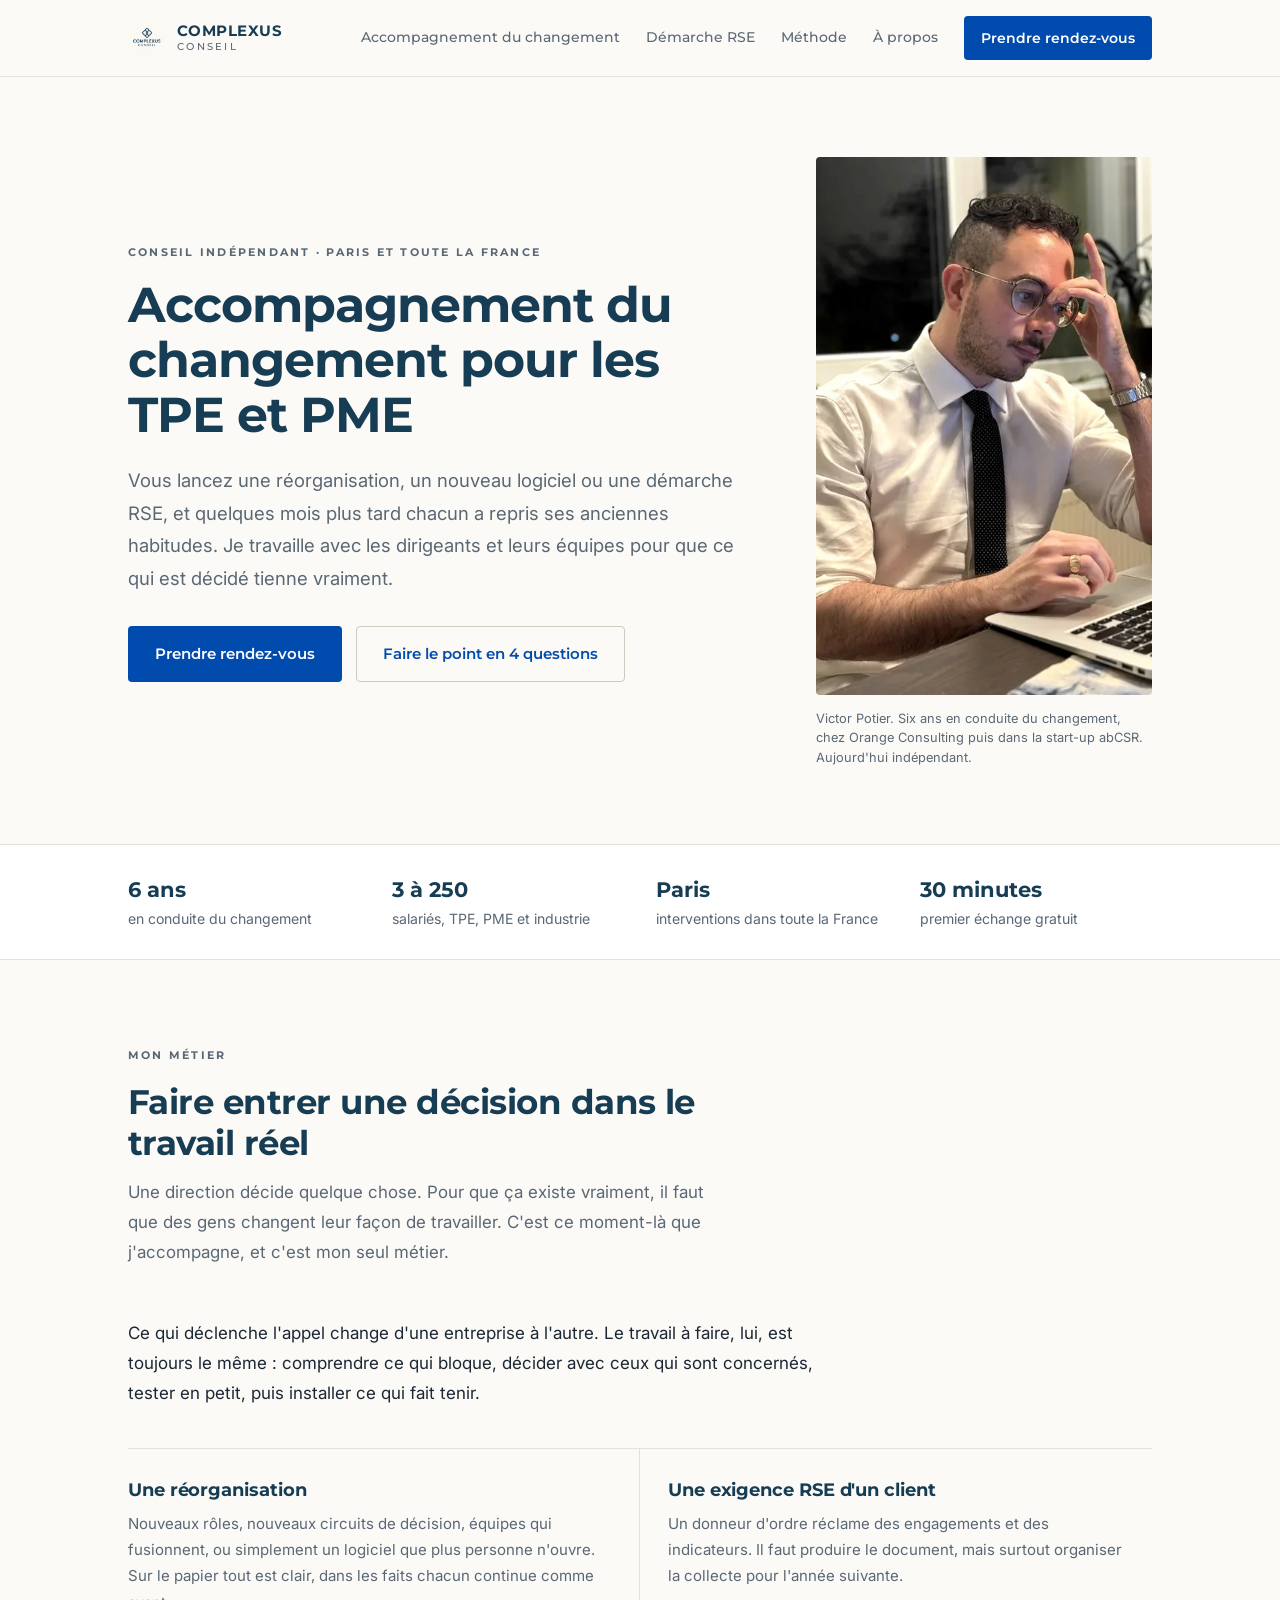
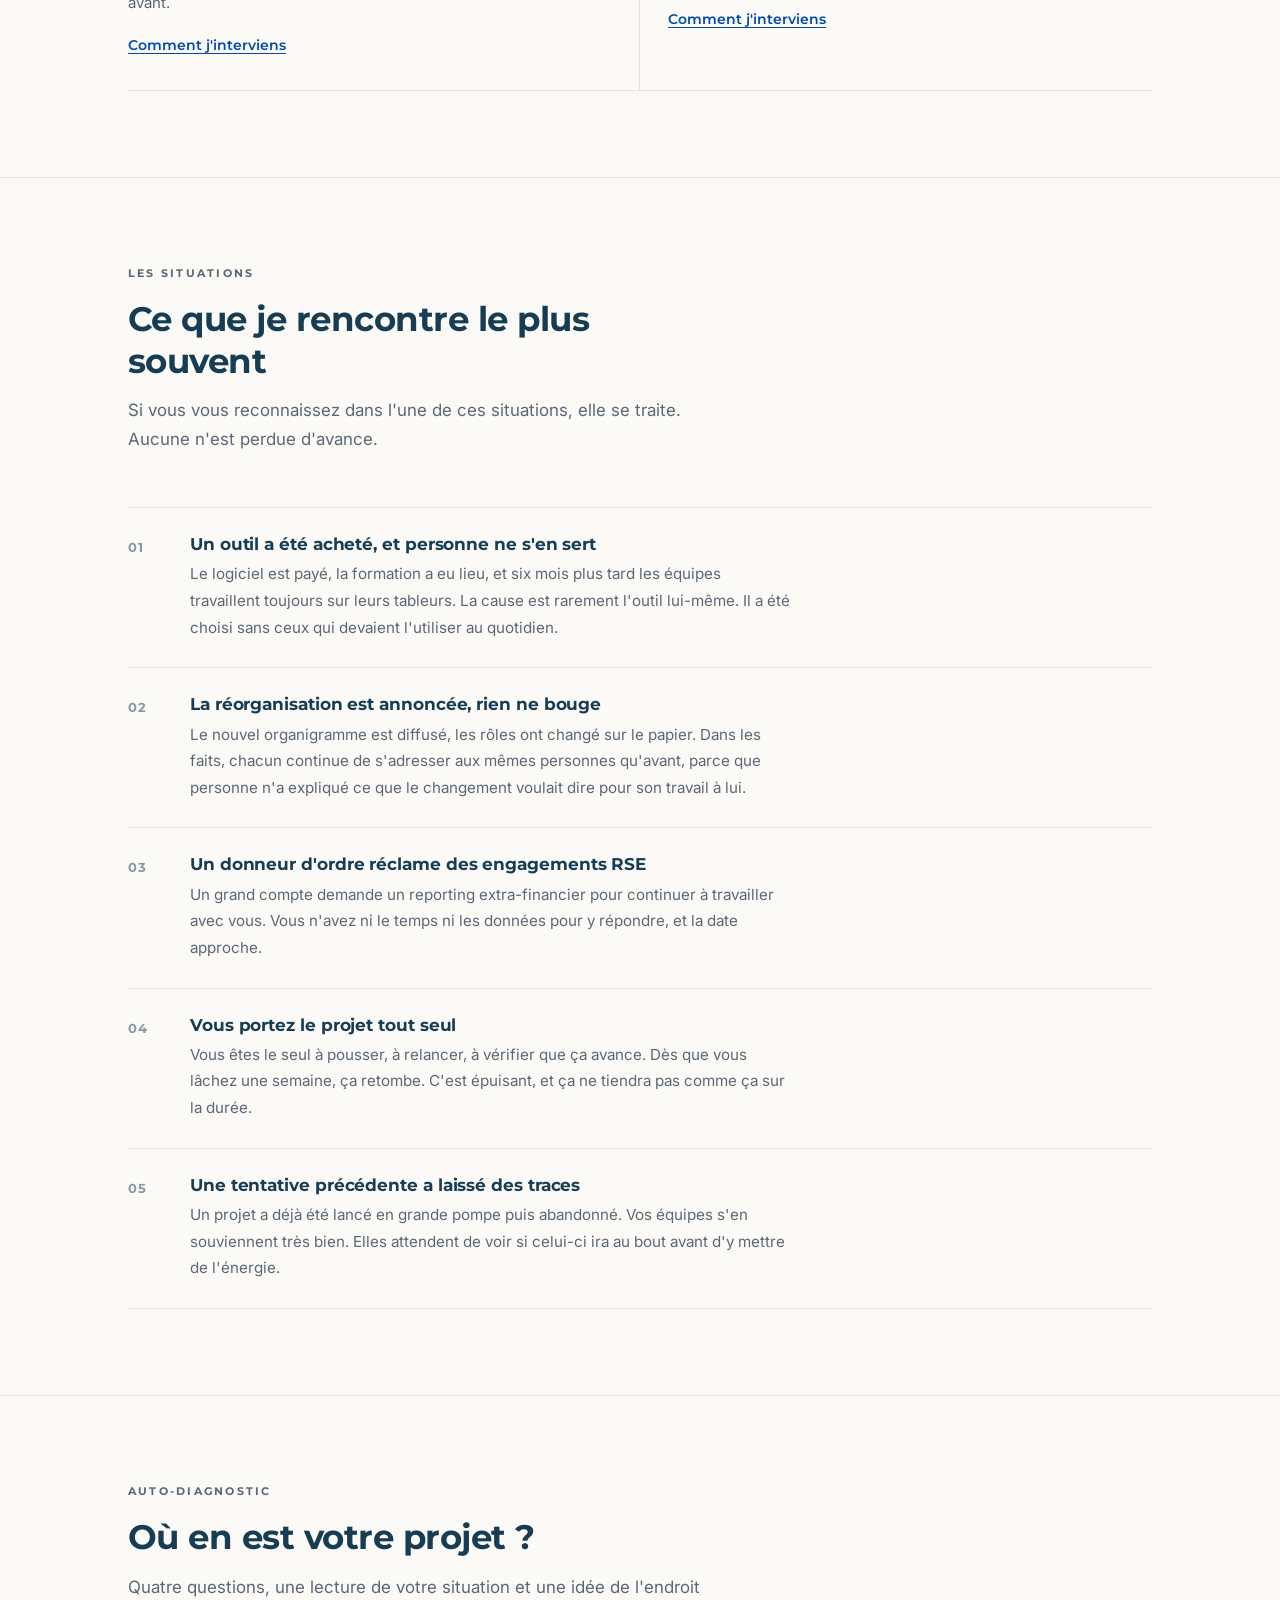
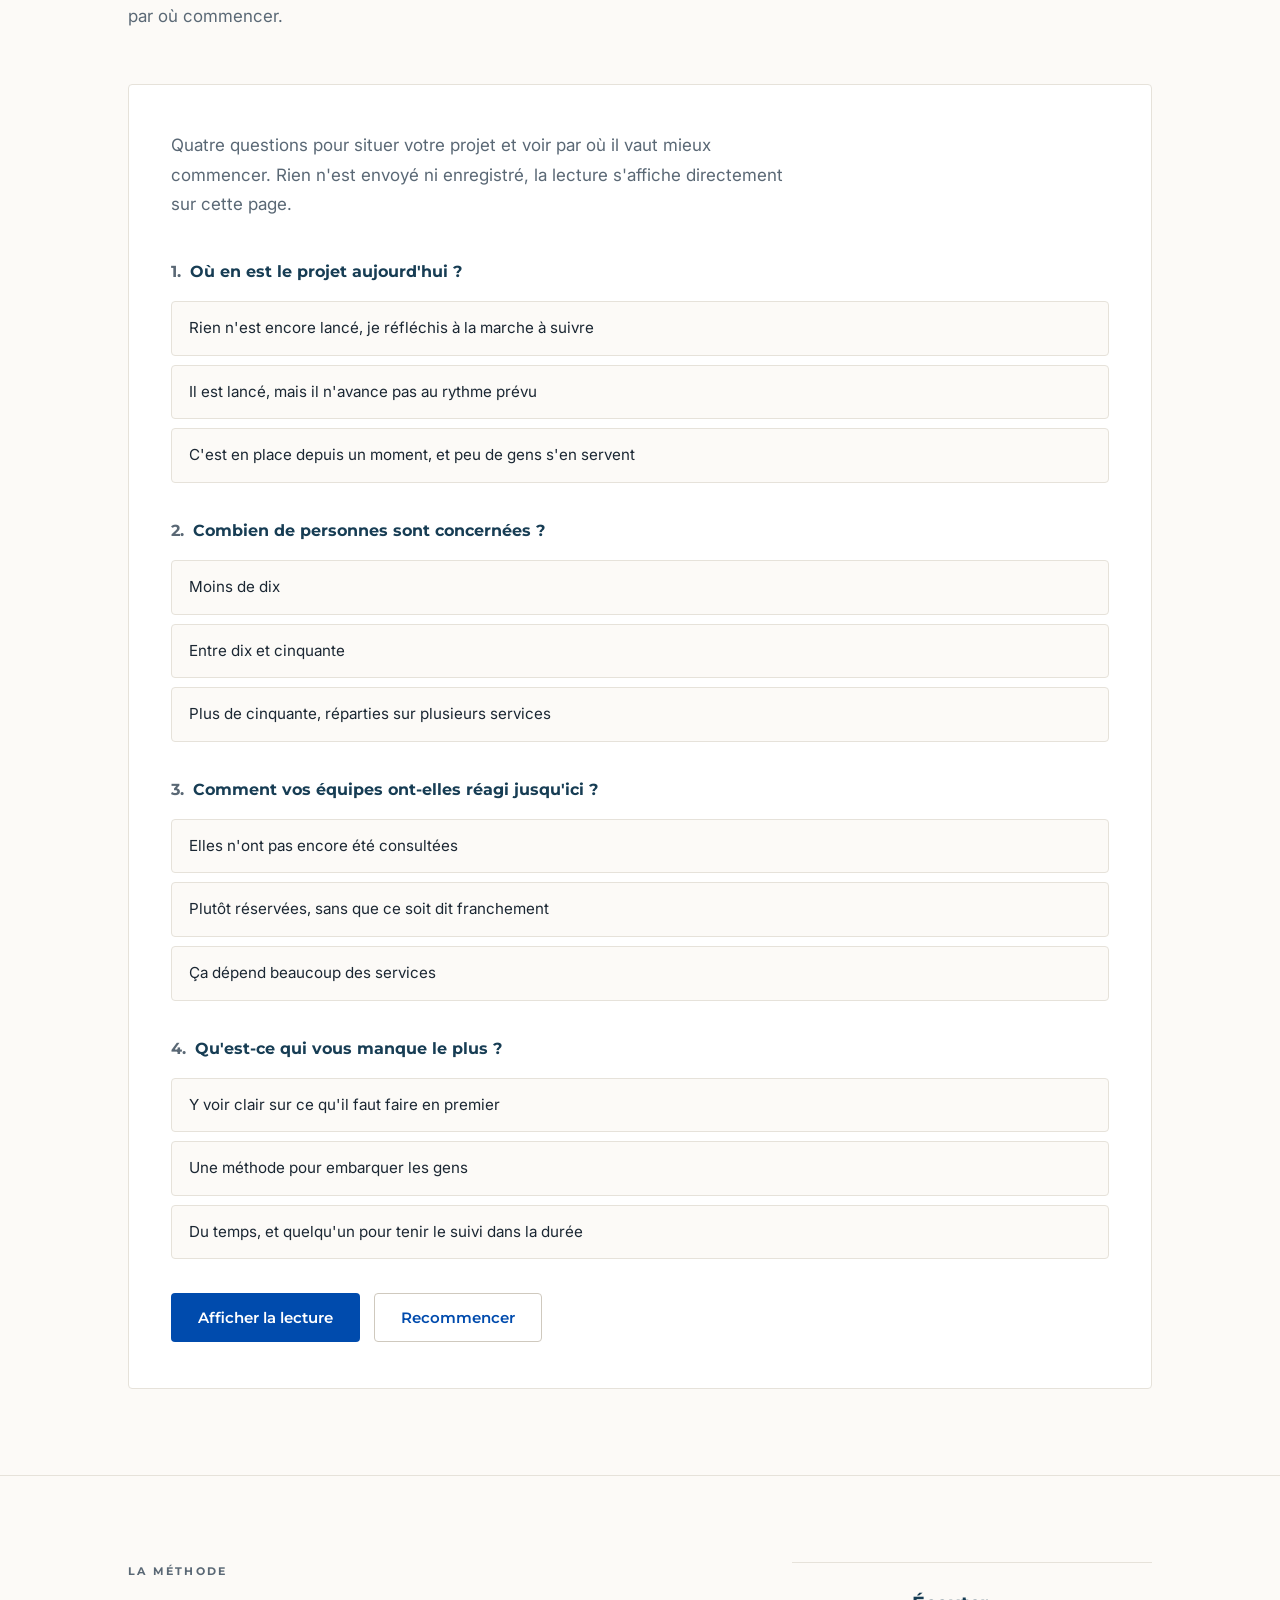
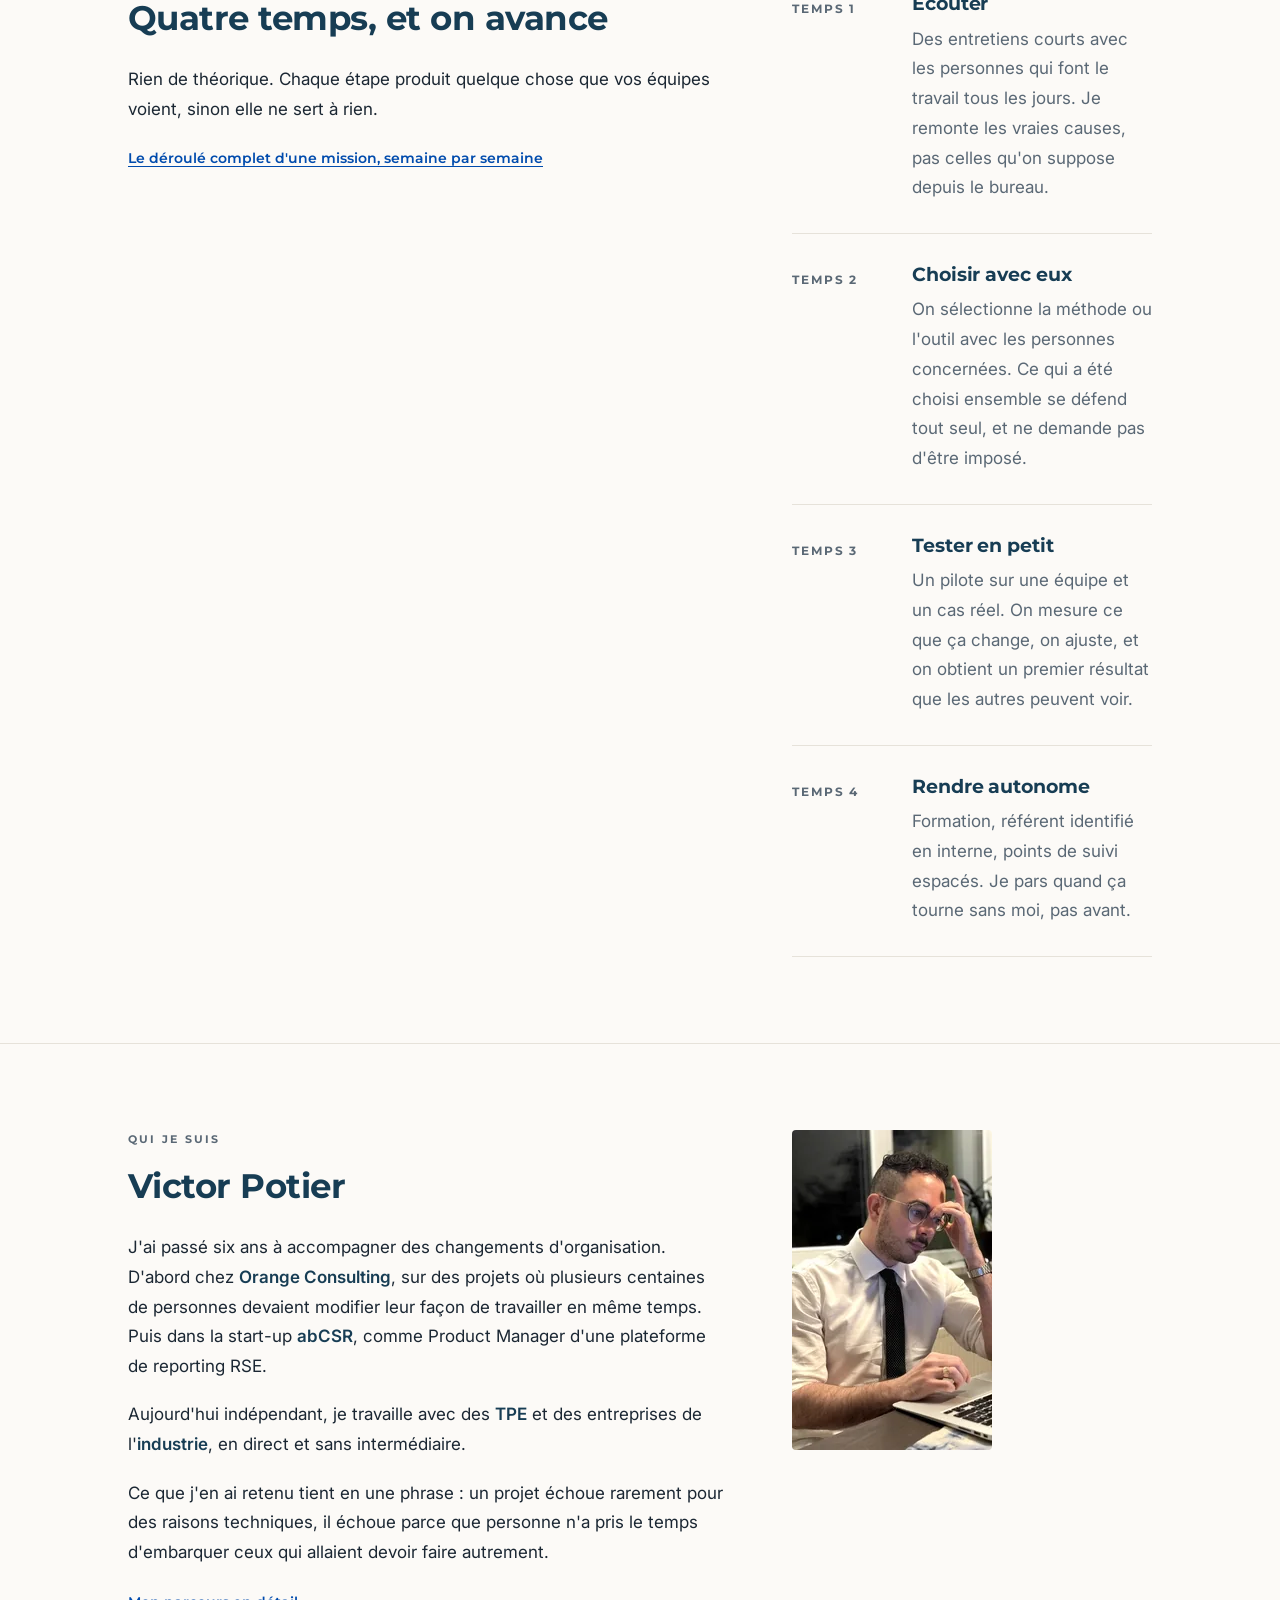
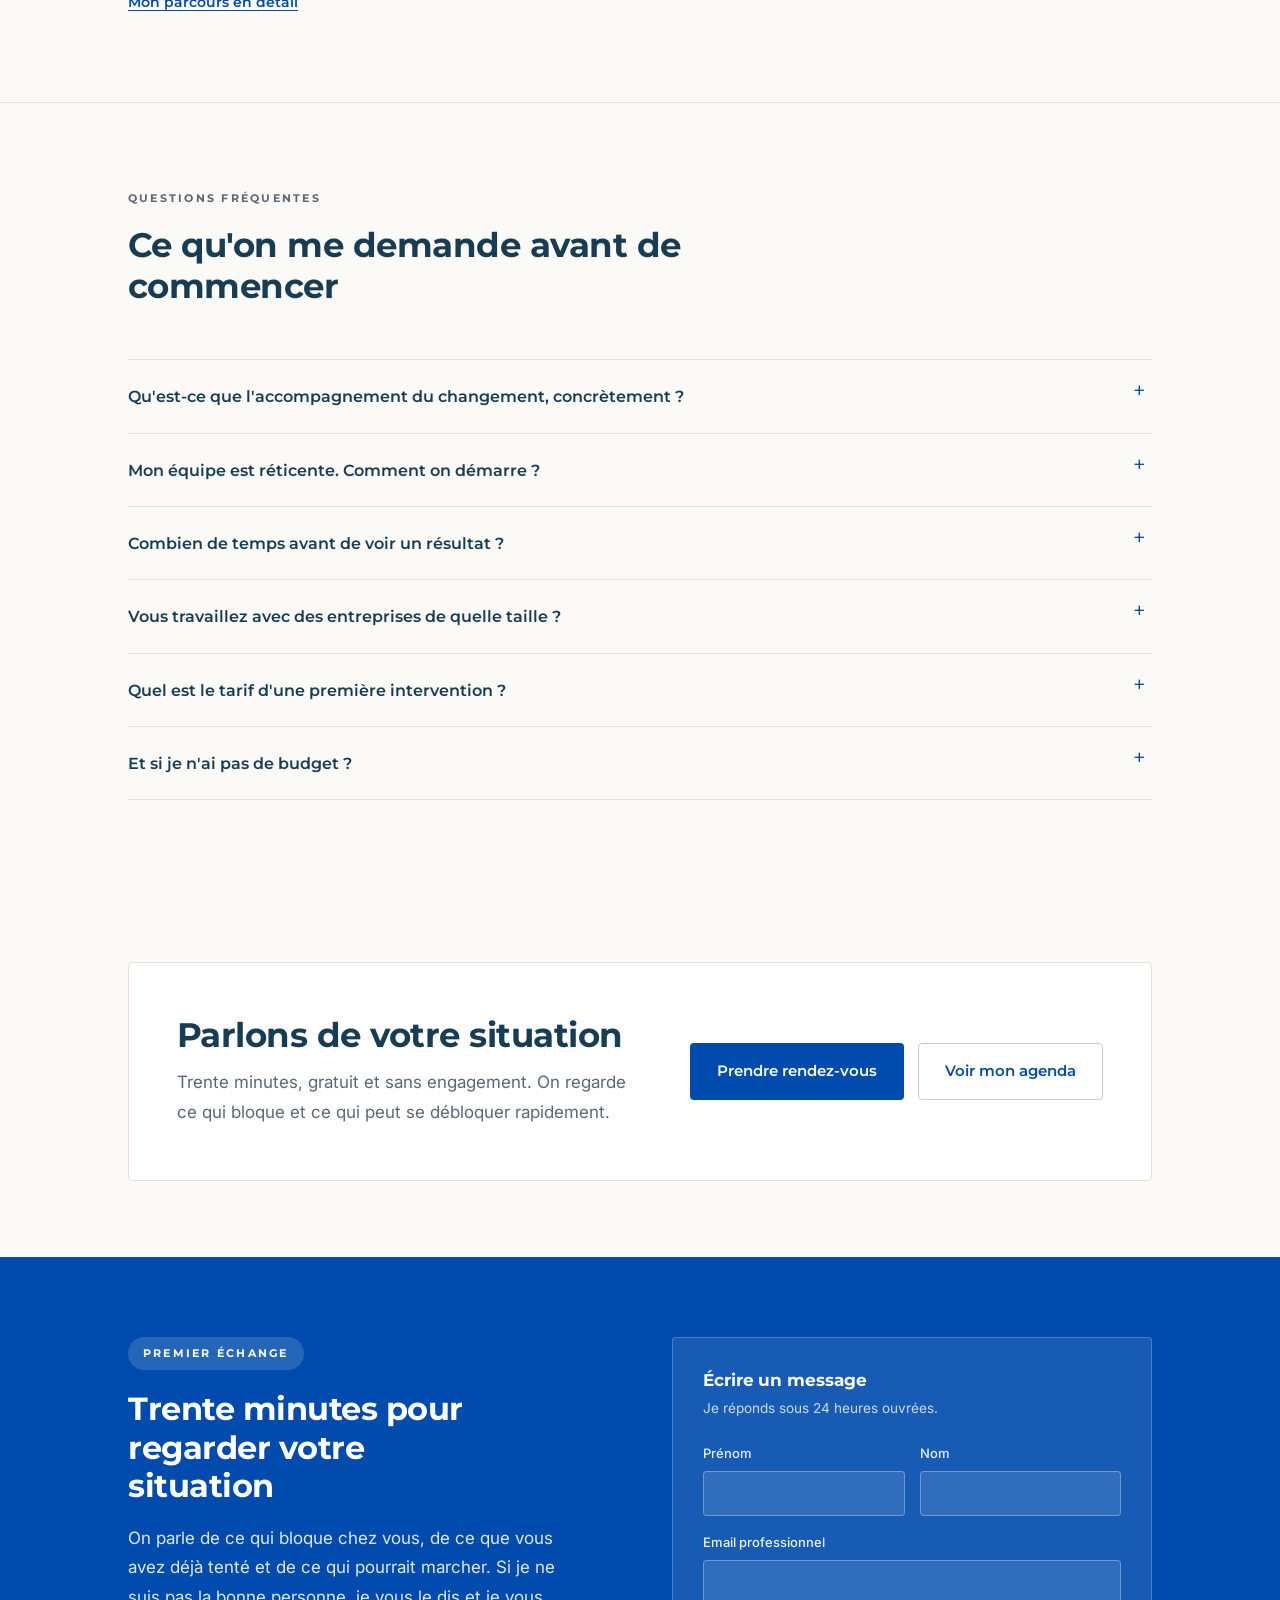
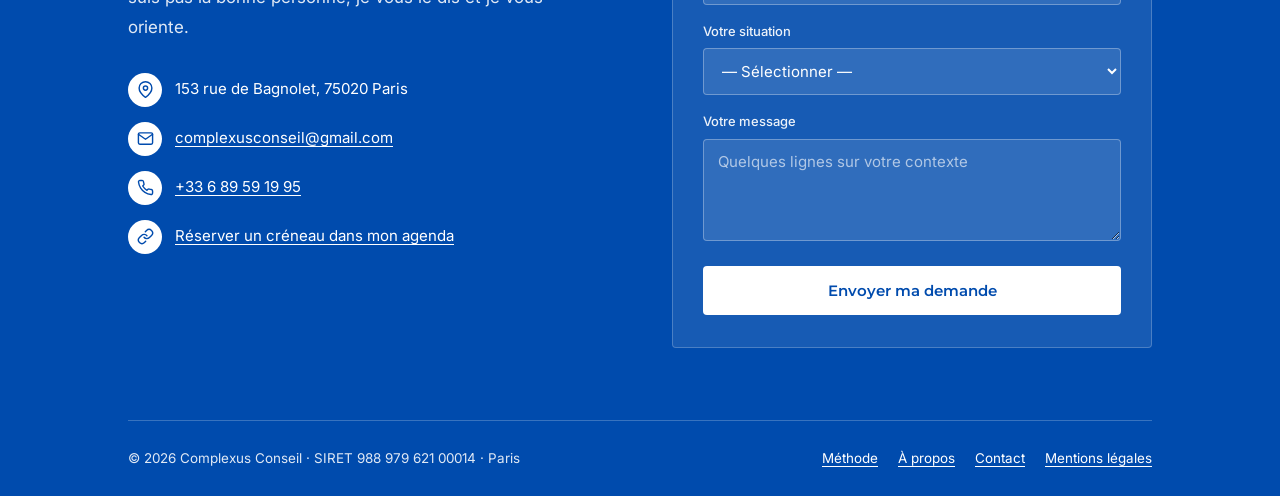
==== commit 33360ac6: "Add files via upload New version" ====
--- a/index.html
+++ b/index.html
@@ -2,34 +2,37 @@
 <html lang="fr">
 <head>
   <meta charset="UTF-8">
-  <meta name="viewport" content="width=device-width, initial-scale=1.0">
-
-  <title>Complexus Conseil | Consultant IA, RSE et transformation digitale pour TPE/PME à Paris</title>
-  <meta name="description" content="Victor Potier, consultant indépendant à Paris. Diagnostic IA, POC, déploiement, reporting VSME assisté par IA pour TPE et PME. Sans jargon, à votre échelle. Premier appel gratuit.">
-  <meta name="keywords" content="consultant IA, intelligence artificielle TPE, intelligence artificielle PME, ChatGPT entreprise, Claude entreprise, Microsoft Copilot, consultant RSE Paris, rapport VSME, CSRD PME, transformation digitale, POC IA, audit IA, Victor Potier, Complexus Conseil">
+  <meta name="viewport" content="width=device-width, initial-scale=1">
+  <title>Accompagnement du changement pour TPE et PME | Complexus Conseil</title>
+  <meta name="description" content="Consultant indépendant à Paris. J'accompagne les dirigeants de TPE et PME pour que réorganisations, nouveaux outils et démarches RSE tiennent vraiment.">
+  <link rel="canonical" href="https://complexusconseil.github.io/complexusconseil/">
+  <meta name="robots" content="index, follow, max-snippet:-1, max-image-preview:large">
   <meta name="author" content="Victor Potier">
-  <meta name="robots" content="index, follow, max-snippet:-1, max-image-preview:large, max-video-preview:-1">
   <meta name="theme-color" content="#173D54">
-  <link rel="canonical" href="https://complexusconseil.github.io/complexusconseil/">
-
   <meta name="geo.region" content="FR-IDF">
   <meta name="geo.placename" content="Paris">
   <meta name="geo.position" content="48.8566;2.3522">
   <meta name="ICBM" content="48.8566, 2.3522">
 
-  <meta property="og:title" content="Complexus Conseil | Consultant IA, RSE et transformation digitale pour TPE/PME">
-  <meta property="og:description" content="L'IA dans votre entreprise. Sans le jargon, sans la promesse magique. Conseil indépendant pour TPE et PME, basé à Paris.">
+  <meta property="og:title" content="Accompagnement du changement pour TPE et PME | Complexus Conseil">
+  <meta property="og:description" content="Consultant indépendant à Paris. J'accompagne les dirigeants de TPE et PME pour que réorganisations, nouveaux outils et démarches RSE tiennent vraiment.">
   <meta property="og:type" content="website">
   <meta property="og:url" content="https://complexusconseil.github.io/complexusconseil/">
   <meta property="og:locale" content="fr_FR">
   <meta property="og:site_name" content="Complexus Conseil">
-
+  <meta property="og:image" content="https://complexusconseil.github.io/complexusconseil/og-image.png">
+  <meta property="og:image:width" content="1200">
+  <meta property="og:image:height" content="630">
   <meta name="twitter:card" content="summary_large_image">
-  <meta name="twitter:title" content="Complexus Conseil | Consultant IA, RSE pour TPE/PME">
-  <meta name="twitter:description" content="L'IA dans votre entreprise. Sans le jargon. Conseil indépendant à Paris.">
-
-  <link rel="icon" href="[data-uri]">
-
+  <meta name="twitter:title" content="Accompagnement du changement pour TPE et PME | Complexus Conseil">
+  <meta name="twitter:description" content="Consultant indépendant à Paris. J'accompagne les dirigeants de TPE et PME pour que réorganisations, nouveaux outils et démarches RSE tiennent vraiment.">
+  <meta name="twitter:image" content="https://complexusconseil.github.io/complexusconseil/og-image.png">
+
+  <link rel="icon" href="assets/logo.webp" type="image/webp">
+  <link rel="preconnect" href="https://fonts.googleapis.com">
+  <link rel="preconnect" href="https://fonts.gstatic.com" crossorigin>
+  <link href="https://fonts.googleapis.com/css2?family=Montserrat:wght@500;600;700&family=Inter:wght@400;500;600&display=swap" rel="stylesheet">
+  <link rel="stylesheet" href="assets/style.css">
   <script type="application/ld+json">
 [
   {
@@ -38,9 +41,10 @@
     "@id": "https://complexusconseil.github.io/complexusconseil/#organization",
     "name": "Complexus Conseil",
     "alternateName": "Complexus",
-    "description": "Conseil indépendant en intelligence artificielle, RSE et transformation digitale pour les TPE et PME françaises.",
+    "description": "Conseil indépendant en accompagnement du changement pour les TPE et PME françaises : réorganisation, adoption des outils numériques, démarche RSE.",
     "url": "https://complexusconseil.github.io/complexusconseil/",
     "logo": "https://complexusconseil.github.io/complexusconseil/logo.png",
+    "image": "https://complexusconseil.github.io/complexusconseil/og-image.png",
     "telephone": "+33-6-89-59-19-95",
     "email": "complexusconseil@gmail.com",
     "priceRange": "€€",
@@ -75,17 +79,15 @@
       "https://linkedin.com/in/victorpotier"
     ],
     "knowsAbout": [
-      "Intelligence artificielle",
-      "ChatGPT",
-      "Claude",
-      "Microsoft Copilot",
-      "RSE",
-      "VSME",
+      "Accompagnement du changement",
+      "Conduite du changement",
+      "Transformation organisationnelle",
+      "Adoption des outils numériques",
+      "Formation des équipes",
+      "Responsabilité sociétale des entreprises",
+      "Norme VSME",
       "CSRD",
-      "Transformation digitale",
-      "Conduite du changement",
-      "Diagnostic IA",
-      "POC IA"
+      "Intelligence artificielle en entreprise"
     ]
   },
   {
@@ -93,2170 +95,580 @@
     "@type": "Person",
     "@id": "https://complexusconseil.github.io/complexusconseil/#person",
     "name": "Victor Potier",
-    "givenName": "Victor",
-    "familyName": "Potier",
-    "jobTitle": "Consultant indépendant en intelligence artificielle, RSE et transformation digitale",
-    "description": "Consultant indépendant avec 6 ans d'expérience en transformation digitale et organisationnelle, ex-Orange et ex-abCSR.",
-    "url": "https://complexusconseil.github.io/complexusconseil/",
+    "jobTitle": "Consultant indépendant en accompagnement du changement",
+    "description": "Consultant indépendant, six ans d'expérience en conduite du changement et transformation organisationnelle. Passé par Orange Consulting puis la start-up abCSR.",
+    "url": "https://complexusconseil.github.io/complexusconseil/a-propos/",
+    "image": "https://complexusconseil.github.io/complexusconseil/assets/victor.webp",
     "email": "complexusconseil@gmail.com",
-    "telephone": "+33-6-89-59-19-95",
-    "address": {
-      "@type": "PostalAddress",
-      "streetAddress": "153 rue de Bagnolet",
-      "addressLocality": "Paris",
-      "postalCode": "75020",
-      "addressCountry": "FR"
-    },
-    "sameAs": [
-      "https://linkedin.com/in/victorpotier"
-    ],
     "worksFor": {
       "@id": "https://complexusconseil.github.io/complexusconseil/#organization"
     },
     "alumniOf": [
       {
         "@type": "Organization",
-        "name": "Orange"
+        "name": "Orange Consulting"
       },
       {
         "@type": "Organization",
         "name": "abCSR"
+      }
+    ],
+    "sameAs": [
+      "https://linkedin.com/in/victorpotier"
+    ]
+  },
+  {
+    "@context": "https://schema.org",
+    "@type": "FAQPage",
+    "mainEntity": [
+      {
+        "@type": "Question",
+        "name": "Qu'est-ce que l'accompagnement du changement, concrètement ?",
+        "acceptedAnswer": {
+          "@type": "Answer",
+          "text": "C'est le travail qui fait qu'une décision prise en réunion devient une pratique réelle sur le terrain. Cela passe par comprendre ce qui bloque, associer les personnes concernées au choix des solutions, tester sur un périmètre limité, puis installer le suivi qui évite le retour en arrière."
+        }
+      },
+      {
+        "@type": "Question",
+        "name": "Mon équipe est réticente. Comment on démarre ?",
+        "acceptedAnswer": {
+          "@type": "Answer",
+          "text": "On commence par écouter. Une réticence est presque toujours une inquiétude légitime mal formulée : peur de perdre la main sur son travail, de mal faire, ou d'y passer du temps pour rien. Tant qu'on n'a pas entendu ces raisons, aucune formation ne changera quoi que ce soit."
+        }
+      },
+      {
+        "@type": "Question",
+        "name": "Combien de temps avant de voir un résultat ?",
+        "acceptedAnswer": {
+          "@type": "Answer",
+          "text": "Sur un périmètre bien cadré, deux à trois semaines suffisent pour un premier résultat visible. Pour qu'une nouvelle façon de faire devienne une habitude installée, comptez deux à trois mois avec des points de suivi réguliers."
+        }
+      },
+      {
+        "@type": "Question",
+        "name": "Vous travaillez avec des entreprises de quelle taille ?",
+        "acceptedAnswer": {
+          "@type": "Answer",
+          "text": "De trois à environ deux cent cinquante salariés. C'est là que mon intervention a le plus d'effet : les décisions se prennent vite, et une nouvelle pratique peut se diffuser en quelques semaines."
+        }
+      },
+      {
+        "@type": "Question",
+        "name": "Quel est le tarif d'une première intervention ?",
+        "acceptedAnswer": {
+          "@type": "Answer",
+          "text": "L'atelier de cadrage avec le dirigeant coûte 290 € pour deux heures. Le diagnostic complet, avec entretiens et compte rendu écrit, coûte 490 € pour une journée. À titre de repère, le tarif journalier moyen d'un consultant indépendant en Île-de-France tourne autour de 620 €. Le premier échange de trente minutes est gratuit."
+        }
+      },
+      {
+        "@type": "Question",
+        "name": "Et si je n'ai pas de budget ?",
+        "acceptedAnswer": {
+          "@type": "Answer",
+          "text": "Plusieurs dispositifs peuvent prendre en charge tout ou partie d'un accompagnement : le diagnostic numérique gratuit de France Num, votre OPCO pour le volet formation, ou les aides de Bpifrance et de votre région. Ils dépendent de votre secteur et de votre effectif, et aucun n'est automatique. On regarde ensemble ce à quoi vous avez droit pendant le premier échange."
+        }
       }
     ]
   },
   {
     "@context": "https://schema.org",
     "@type": "WebSite",
+    "@id": "https://complexusconseil.github.io/complexusconseil/#website",
     "url": "https://complexusconseil.github.io/complexusconseil/",
     "name": "Complexus Conseil",
     "inLanguage": "fr-FR",
     "publisher": {
       "@id": "https://complexusconseil.github.io/complexusconseil/#organization"
     }
-  },
-  {
-    "@context": "https://schema.org",
-    "@type": "FAQPage",
-    "mainEntity": [
-      {
-        "@type": "Question",
-        "name": "Je n'ai jamais utilisé d'IA dans mon entreprise. Par quoi je commence ?",
-        "acceptedAnswer": {
-          "@type": "Answer",
-          "text": "Par l'atelier découverte à 290 €. Deux heures suffisent pour comprendre ce qui est pertinent pour votre métier."
-        }
-      },
-      {
-        "@type": "Question",
-        "name": "Mes données sont-elles en sécurité avec ChatGPT ou Copilot ?",
-        "acceptedAnswer": {
-          "@type": "Answer",
-          "text": "Les versions grand public ne sont pas adaptées aux données sensibles. Les versions entreprise (ChatGPT Team, Claude pour les entreprises, Microsoft Copilot avec votre tenant) offrent des garanties solides."
-        }
-      },
-      {
-        "@type": "Question",
-        "name": "Combien de temps avant de voir un résultat concret ?",
-        "acceptedAnswer": {
-          "@type": "Answer",
-          "text": "Sur un POC bien cadré, deux à trois semaines pour un prototype qui tourne."
-        }
-      },
-      {
-        "@type": "Question",
-        "name": "Très petite équipe, c'est rentable pour moi ?",
-        "acceptedAnswer": {
-          "@type": "Answer",
-          "text": "Souvent oui, c'est même là que l'effet est le plus visible."
-        }
-      }
-    ]
-  },
-  {
-    "@context": "https://schema.org",
-    "@type": "OfferCatalog",
-    "name": "Offres Complexus Conseil",
-    "itemListElement": [
-      {
-        "@type": "Offer",
-        "name": "Atelier IA Dirigeant",
-        "price": "290",
-        "priceCurrency": "EUR"
-      },
-      {
-        "@type": "Offer",
-        "name": "Diagnostic IA Flash",
-        "price": "490",
-        "priceCurrency": "EUR"
-      },
-      {
-        "@type": "Offer",
-        "name": "Benchmark Outils IA",
-        "price": "690",
-        "priceCurrency": "EUR"
-      },
-      {
-        "@type": "Offer",
-        "name": "POC IA",
-        "price": "1490",
-        "priceCurrency": "EUR"
-      },
-      {
-        "@type": "Offer",
-        "name": "Pack Adoption IA",
-        "price": "2900",
-        "priceCurrency": "EUR"
-      },
-      {
-        "@type": "Offer",
-        "name": "Diagnostic RSE Flash",
-        "price": "490",
-        "priceCurrency": "EUR"
-      },
-      {
-        "@type": "Offer",
-        "name": "Rapport VSME",
-        "price": "2200",
-        "priceCurrency": "EUR"
-      },
-      {
-        "@type": "Offer",
-        "name": "Retainer Mensuel RSE",
-        "price": "490",
-        "priceCurrency": "EUR"
-      },
-      {
-        "@type": "Offer",
-        "name": "Reporting VSME assisté par IA",
-        "price": "2900",
-        "priceCurrency": "EUR"
-      }
-    ]
   }
 ]
   </script>
-
-  <link rel="preconnect" href="https://fonts.googleapis.com">
-  <link rel="preconnect" href="https://fonts.gstatic.com" crossorigin>
-  <link href="https://fonts.googleapis.com/css2?family=Montserrat:wght@400;500;600;700;800&family=Inter:wght@400;500;600&family=Playfair+Display:ital,wght@1,600;1,700&display=swap" rel="stylesheet">
-
-  <style>
-:root {
-  --ink: #173D54;
-  --action: #004BAD;
-  --action-hover: #0058CC;
-  --bg: #FCFAF7;
-  --surface: #FFFFFF;
-  --text: #1a1a1a;
-  --text-soft: #4a5566;
-  --rule: #E5E9EE;
-  --rule-strong: #C9D2DD;
-  --font-display: 'Montserrat', 'Helvetica Neue', Arial, sans-serif;
-  --font-body: 'Inter', -apple-system, 'Segoe UI', sans-serif;
-  --font-mono: 'SF Mono', Monaco, 'Cascadia Code', 'Roboto Mono', Consolas, monospace;
-  --container: 1200px;
-  --gutter: 24px;
-}
-* { box-sizing: border-box; margin: 0; padding: 0; }
-html { scroll-behavior: smooth; }
-body {
-  font-family: var(--font-body);
-  color: var(--text);
-  background: var(--bg);
-  line-height: 1.6;
-  font-size: 16px;
-  -webkit-font-smoothing: antialiased;
-  -moz-osx-font-smoothing: grayscale;
-}
-.container { max-width: var(--container); margin: 0 auto; padding: 0 var(--gutter); }
-h1, h2, h3, h4 {
-  font-family: var(--font-display);
-  color: var(--ink);
-  font-weight: 700;
-  line-height: 1.15;
-  letter-spacing: -0.02em;
-}
-h1 { font-size: clamp(2.4rem, 5vw, 4rem); font-weight: 800; }
-h2 { font-size: clamp(1.9rem, 3.6vw, 2.8rem); margin-bottom: 0.5em; }
-h3 { font-size: 1.4rem; font-weight: 700; }
-h4 { font-size: 1.05rem; font-weight: 600; }
-p { margin-bottom: 1em; }
-a { color: var(--action); text-decoration: none; transition: color .2s ease; }
-a:hover { color: var(--ink); }
-.eyebrow {
-  font-family: var(--font-display);
-  font-weight: 600;
-  text-transform: uppercase;
-  letter-spacing: 0.18em;
-  color: var(--action);
-  font-size: 0.76rem;
-  display: inline-block;
-  margin-bottom: 16px;
-}
-
-/* Buttons */
-.btn {
-  display: inline-flex;
-  align-items: center;
-  gap: 10px;
-  font-family: var(--font-display);
-  font-weight: 600;
-  padding: 13px 24px;
-  border-radius: 4px;
-  transition: all .25s ease;
-  font-size: 0.94rem;
-  cursor: pointer;
-  border: none;
-  letter-spacing: 0.01em;
-  white-space: nowrap;
-  text-decoration: none;
-}
-.btn-primary { background: var(--action); color: #fff; }
-.btn-primary:hover { background: var(--action-hover); color: #fff; transform: translateY(-1px); box-shadow: 0 6px 16px rgba(0, 75, 173, 0.25); }
-.btn-ghost { background: transparent; color: var(--ink); border: 1.5px solid var(--ink); }
-.btn-ghost:hover { background: var(--ink); color: #fff; }
-.btn-light { background: #fff; color: var(--action); }
-.btn-light:hover { background: var(--bg); transform: translateY(-1px); box-shadow: 0 6px 16px rgba(0, 0, 0, 0.18); color: var(--action); }
-.btn-lg { padding: 16px 30px; font-size: 1rem; }
-.btn-pulse { animation: btnPulse 2.4s ease-in-out infinite; }
-@keyframes btnPulse {
-  0%, 100% { box-shadow: 0 0 0 0 rgba(0, 75, 173, 0); }
-  50% { box-shadow: 0 0 0 8px rgba(0, 75, 173, 0.18); }
-}
-.btn .arrow { transition: transform .25s ease; display: inline-block; }
-.btn:hover .arrow { transform: translateX(3px); }
-
-/* Header */
-header {
-  background: rgba(252, 250, 247, 0.92);
-  backdrop-filter: blur(10px);
-  -webkit-backdrop-filter: blur(10px);
-  border-bottom: 1px solid var(--rule);
-  position: sticky;
-  top: 0;
-  z-index: 100;
-}
-.header-inner { display: flex; align-items: center; justify-content: space-between; padding: 14px 0; }
-.brand-link { display: flex; align-items: center; gap: 12px; color: var(--ink); }
-.brand-link img { height: 44px; width: auto; display: block; mix-blend-mode: multiply; }
-nav ul { list-style: none; display: flex; gap: 32px; align-items: center; }
-nav a {
-  font-family: var(--font-display);
-  font-weight: 500;
-  font-size: 0.92rem;
-  color: var(--ink);
-  position: relative;
-}
-nav a:not(.nav-cta)::after {
-  content: '';
-  position: absolute;
-  left: 0; bottom: -4px;
-  width: 0; height: 2px;
-  background: var(--action);
-  transition: width .25s ease;
-}
-nav a:not(.nav-cta):hover::after { width: 100%; }
-nav a:not(.nav-cta):hover { color: var(--action); }
-.nav-cta {
-  background: var(--action);
-  color: #fff !important;
-  padding: 9px 18px;
-  border-radius: 4px;
-  font-size: 0.88rem;
-}
-.nav-cta:hover { background: var(--ink); color: #fff !important; }
-@media (max-width: 820px) {
-  nav ul { gap: 12px; }
-  nav a:not(.nav-cta) { display: none; }
-  .brand-link img { height: 38px; }
-}
-
-/* Hero */
-.hero { padding: 100px 0 70px; text-align: center; }
-.hero-content { max-width: 800px; margin: 0 auto; }
-.hero h1 { margin-bottom: 24px; }
-.hero h1 .accent { color: var(--action); }
-.hero p { font-size: 1.18rem; color: var(--text-soft); margin: 0 auto 36px; max-width: 56ch; line-height: 1.55; }
-.hero-actions { display: flex; gap: 12px; flex-wrap: wrap; justify-content: center; }
-
-/* AI Demo */
-.demo-section { padding: 50px 0 100px; }
-.demo-card {
-  background: var(--surface);
-  border: 1.5px solid var(--rule-strong);
-  border-radius: 14px;
-  padding: 48px;
-  max-width: 920px;
-  margin: 0 auto;
-  box-shadow: 0 10px 40px rgba(23, 61, 84, 0.06);
-}
-.demo-eyebrow { display: flex; align-items: center; gap: 10px; margin-bottom: 18px; justify-content: center; }
-.demo-pulse { width: 8px; height: 8px; border-radius: 50%; background: var(--action); animation: pulse 1.6s infinite; }
-@keyframes pulse {
-  0%, 100% { opacity: 1; transform: scale(1); box-shadow: 0 0 0 0 rgba(0, 75, 173, 0.5); }
-  50% { opacity: 0.6; transform: scale(1.4); box-shadow: 0 0 0 8px rgba(0, 75, 173, 0); }
-}
-.demo-eyebrow span {
-  font-family: var(--font-display);
-  font-weight: 600;
-  text-transform: uppercase;
-  letter-spacing: 0.18em;
-  color: var(--action);
-  font-size: 0.76rem;
-}
-.demo-title { text-align: center; font-size: clamp(1.6rem, 3vw, 2.2rem); margin-bottom: 12px; }
-.demo-title .accent { color: var(--action); }
-.demo-sub { text-align: center; color: var(--text-soft); font-size: 1.02rem; margin-bottom: 36px; max-width: 50ch; margin-left: auto; margin-right: auto; }
-.demo-state-1 .question {
-  text-align: center;
-  font-family: var(--font-display);
-  font-weight: 600;
-  font-size: 0.85rem;
-  color: var(--ink);
-  margin-bottom: 18px;
-  letter-spacing: 0.04em;
-  text-transform: uppercase;
-}
-.trade-grid { display: grid; grid-template-columns: repeat(auto-fit, minmax(180px, 1fr)); gap: 12px; }
-.trade-btn {
-  background: var(--bg);
-  border: 1.5px solid var(--rule);
-  border-radius: 8px;
-  padding: 22px 18px;
-  font-family: var(--font-body);
-  cursor: pointer;
-  transition: all .2s ease;
-  text-align: left;
-  display: flex;
-  flex-direction: column;
-  gap: 6px;
-}
-.trade-btn:hover { border-color: var(--action); background: #fff; transform: translateY(-2px); box-shadow: 0 6px 18px rgba(0, 75, 173, 0.1); }
-.trade-btn .trade-num {
-  font-family: var(--font-display);
-  font-size: 0.7rem;
-  letter-spacing: 0.18em;
-  color: var(--text-soft);
-  font-weight: 600;
-}
-.trade-btn .trade-label { font-family: var(--font-display); font-weight: 600; font-size: 1rem; color: var(--ink); }
-.trade-btn:hover .trade-label { color: var(--action); }
-
-.loading-steps { max-width: 380px; margin: 40px auto; animation: fadeIn .3s ease; }
-.loading-step {
-  display: flex;
-  align-items: center;
-  gap: 14px;
-  padding: 14px 0;
-  border-bottom: 1px solid var(--rule);
-  opacity: 0.4;
-  transition: opacity .3s ease;
-}
-.loading-step:last-child { border-bottom: none; }
-.loading-step.active, .loading-step.done { opacity: 1; }
-.step-indicator { width: 22px; height: 22px; flex-shrink: 0; display: flex; align-items: center; justify-content: center; position: relative; }
-.step-circle {
-  width: 100%; height: 100%;
-  border-radius: 50%;
-  border: 2px solid var(--rule-strong);
-  background: transparent;
-  transition: all .3s ease;
-}
-.loading-step.active .step-circle { border-color: var(--action); border-top-color: transparent; animation: spin 0.8s linear infinite; }
-.loading-step.done .step-circle { background: var(--action); border-color: var(--action); }
-.loading-step.done .step-circle::after {
-  content: '';
-  position: absolute;
-  top: 50%; left: 50%;
-  width: 5px; height: 9px;
-  border-right: 2px solid #fff;
-  border-bottom: 2px solid #fff;
-  transform: translate(-50%, -60%) rotate(45deg);
-}
-@keyframes spin { to { transform: rotate(360deg); } }
-.step-label { font-family: var(--font-display); font-weight: 500; font-size: 0.92rem; color: var(--ink); }
-
-.demo-state-result { animation: fadeIn .4s ease; }
-.result-header { display: flex; align-items: center; gap: 12px; margin-bottom: 16px; flex-wrap: wrap; }
-.result-tag {
-  background: var(--action);
-  color: #fff;
-  padding: 5px 12px;
-  border-radius: 4px;
-  font-size: 0.7rem;
-  font-family: var(--font-display);
-  font-weight: 600;
-  letter-spacing: 0.12em;
-  text-transform: uppercase;
-}
-.result-trade { font-size: 0.92rem; color: var(--text-soft); font-weight: 500; }
-.result-title { font-family: var(--font-display); font-weight: 700; font-size: 1.5rem; color: var(--ink); margin-bottom: 12px; line-height: 1.25; }
-.result-desc { color: var(--text-soft); font-size: 1rem; line-height: 1.6; margin-bottom: 28px; max-width: 60ch; }
-
-.ai-chat {
-  background: #fafbfc;
-  border-radius: 12px;
-  margin-bottom: 24px;
-  border: 1px solid var(--rule);
-  overflow: hidden;
-}
-.chat-header {
-  display: flex;
-  align-items: center;
-  justify-content: space-between;
-  padding: 12px 18px;
-  background: var(--surface);
-  border-bottom: 1px solid var(--rule);
-  font-family: var(--font-mono);
-  font-size: 0.78rem;
-}
-.chat-status { display: flex; align-items: center; gap: 8px; color: var(--ink); font-weight: 500; }
-.status-dot {
-  width: 8px; height: 8px;
-  border-radius: 50%;
-  background: #00C853;
-  animation: livePulse 2s infinite;
-}
-@keyframes livePulse {
-  0%, 100% { box-shadow: 0 0 0 0 rgba(0, 200, 83, 0.6); }
-  50% { box-shadow: 0 0 0 6px rgba(0, 200, 83, 0); }
-}
-.chat-tokens { display: flex; align-items: center; gap: 6px; color: var(--text-soft); font-size: 0.72rem; }
-.chat-body { padding: 20px 18px; max-height: 520px; overflow-y: auto; }
-.chat-msg { display: flex; gap: 12px; margin-bottom: 14px; animation: msgIn .3s ease; }
-@keyframes msgIn {
-  from { opacity: 0; transform: translateY(6px); }
-  to { opacity: 1; transform: translateY(0); }
-}
-.chat-msg:last-child { margin-bottom: 0; }
-.chat-msg.user { flex-direction: row-reverse; }
-.msg-avatar {
-  flex-shrink: 0;
-  width: 30px; height: 30px;
-  border-radius: 50%;
-  display: flex;
-  align-items: center;
-  justify-content: center;
-  font-family: var(--font-display);
-  font-weight: 700;
-  font-size: 0.72rem;
-}
-.chat-msg.user .msg-avatar { background: var(--ink); color: #fff; }
-.chat-msg.ai .msg-avatar { background: var(--action); color: #fff; }
-.msg-content { display: flex; flex-direction: column; gap: 4px; max-width: 80%; }
-.msg-author { font-family: var(--font-display); font-size: 0.7rem; font-weight: 600; color: var(--text-soft); letter-spacing: 0.04em; }
-.chat-msg.user .msg-author { text-align: right; }
-.msg-bubble {
-  background: #fff;
-  border: 1px solid var(--rule);
-  border-radius: 10px;
-  padding: 11px 15px;
-  font-size: 0.92rem;
-  line-height: 1.55;
-  color: var(--text);
-  word-wrap: break-word;
-}
-.chat-msg.user .msg-bubble { background: var(--ink); color: #fff; border-color: var(--ink); }
-.chat-msg.ai .msg-bubble strong { color: var(--ink); font-weight: 600; }
-.cursor {
-  display: inline-block;
-  width: 2px;
-  background: var(--action);
-  height: 1em;
-  vertical-align: text-bottom;
-  margin-left: 1px;
-  animation: blink 1s step-end infinite;
-}
-.cursor.done { display: none; }
-@keyframes blink { 0%, 50% { opacity: 1; } 50.01%, 100% { opacity: 0; } }
-
-.thinking-dots { display: inline-flex; gap: 4px; padding: 4px 0; }
-.thinking-dots span {
-  width: 6px; height: 6px;
-  border-radius: 50%;
-  background: var(--text-soft);
-  animation: bounce 1.2s ease-in-out infinite;
-}
-.thinking-dots span:nth-child(2) { animation-delay: .15s; }
-.thinking-dots span:nth-child(3) { animation-delay: .3s; }
-@keyframes bounce {
-  0%, 80%, 100% { transform: scale(0.7); opacity: 0.4; }
-  40% { transform: scale(1); opacity: 1; }
-}
-
-.variant-btn {
-  margin-top: 10px;
-  padding: 8px 14px;
-  background: transparent;
-  border: 1px dashed var(--rule-strong);
-  border-radius: 6px;
-  font-family: var(--font-display);
-  font-weight: 500;
-  font-size: 0.84rem;
-  color: var(--action);
-  cursor: pointer;
-  transition: all .2s ease;
-  display: inline-flex;
-  align-items: center;
-  gap: 6px;
-}
-.variant-btn:hover { background: rgba(0, 75, 173, 0.05); border-color: var(--action); border-style: solid; }
-.variant-btn[hidden] { display: none; }
-
-.result-stats {
-  display: grid;
-  grid-template-columns: 1fr 1fr;
-  gap: 0;
-  margin-bottom: 20px;
-  border: 1px solid var(--rule);
-  border-radius: 10px;
-  overflow: hidden;
-  animation: fadeIn .5s ease;
-}
-.result-stats[hidden] { display: none; }
-.stat-card { padding: 22px 24px; }
-.stat-card:first-child { background: var(--bg); border-right: 1px solid var(--rule); }
-.stat-card:last-child { background: rgba(0, 75, 173, 0.04); }
-.stat-label-top {
-  font-family: var(--font-display);
-  text-transform: uppercase;
-  letter-spacing: 0.14em;
-  font-size: 0.66rem;
-  color: var(--text-soft);
-  font-weight: 600;
-  margin-bottom: 8px;
-}
-.stat-card:last-child .stat-label-top { color: var(--action); }
-.stat-figure { display: flex; align-items: baseline; gap: 6px; margin-bottom: 4px; }
-.stat-value {
-  font-family: var(--font-display);
-  font-weight: 800;
-  font-size: 2rem;
-  color: var(--ink);
-  line-height: 1;
-  letter-spacing: -0.02em;
-}
-.stat-card:last-child .stat-value { color: var(--action); }
-.stat-suffix { font-family: var(--font-display); font-weight: 600; font-size: 1rem; color: var(--ink); }
-.stat-card:last-child .stat-suffix { color: var(--action); }
-.stat-desc { font-size: 0.84rem; color: var(--text-soft); line-height: 1.4; }
-
-.annual-savings {
-  background: var(--ink);
-  color: #fff;
-  border-radius: 12px;
-  padding: 28px 32px;
-  margin-bottom: 22px;
-  position: relative;
-  overflow: hidden;
-}
-.annual-savings[hidden] { display: none; }
-.annual-savings.in { animation: savingsIn .6s ease; }
-@keyframes savingsIn {
-  0% { opacity: 0; transform: scale(0.96); }
-  60% { opacity: 1; transform: scale(1.01); }
-  100% { opacity: 1; transform: scale(1); }
-}
-.savings-label {
-  font-family: var(--font-display);
-  text-transform: uppercase;
-  letter-spacing: 0.14em;
-  font-size: 0.66rem;
-  color: rgba(255,255,255,0.7);
-  font-weight: 600;
-  margin-bottom: 16px;
-  display: block;
-}
-.savings-grid { display: grid; grid-template-columns: 1fr auto 1fr; gap: 16px; align-items: center; }
-.savings-item { display: flex; flex-direction: column; gap: 4px; }
-.savings-figure { display: flex; align-items: baseline; gap: 8px; line-height: 1; }
-.savings-value {
-  font-family: var(--font-display);
-  font-weight: 800;
-  font-size: clamp(2rem, 4vw, 2.8rem);
-  color: #fff;
-  letter-spacing: -0.02em;
-  line-height: 1;
-}
-.savings-suffix { font-family: var(--font-display); font-weight: 600; font-size: 1.05rem; color: #fff; }
-.savings-desc { font-size: 0.86rem; color: rgba(255,255,255,0.75); line-height: 1.4; }
-.savings-divider { font-family: var(--font-display); font-size: 1.6rem; color: rgba(255,255,255,0.4); font-weight: 300; }
-.savings-footnote { display: block; margin-top: 14px; font-size: 0.72rem; color: rgba(255,255,255,0.55); font-style: italic; }
-@media (max-width: 600px) {
-  .savings-grid { grid-template-columns: 1fr; gap: 14px; }
-  .savings-divider { display: none; }
-}
-
-.result-meta {
-  display: grid;
-  grid-template-columns: 1fr 1fr;
-  gap: 16px;
-  padding: 16px 18px;
-  background: var(--surface);
-  border-radius: 8px;
-  border: 1px solid var(--rule);
-  margin-bottom: 24px;
-}
-.result-meta > div { display: flex; flex-direction: column; gap: 4px; }
-.result-meta .label {
-  font-family: var(--font-display);
-  text-transform: uppercase;
-  letter-spacing: 0.14em;
-  font-size: 0.66rem;
-  color: var(--text-soft);
-  font-weight: 600;
-}
-.result-meta .value { font-family: var(--font-display); font-weight: 700; font-size: 0.95rem; color: var(--ink); }
-.result-actions { display: flex; gap: 10px; flex-wrap: wrap; }
-.result-actions .btn-restart { background: transparent; border: 1.5px solid var(--rule-strong); color: var(--text-soft); }
-.result-actions .btn-restart:hover { border-color: var(--ink); color: var(--ink); background: transparent; }
-@keyframes fadeIn {
-  from { opacity: 0; transform: translateY(10px); }
-  to { opacity: 1; transform: translateY(0); }
-}
-
-/* Approach (#004BAD) */
-.approach { background: var(--action); color: #fff; padding: 80px 0; }
-.approach .head { text-align: center; max-width: 580px; margin: 0 auto 48px; }
-.approach .eyebrow { color: rgba(255,255,255,0.85); }
-.approach h2 { color: #fff; margin-bottom: 14px; }
-.approach .head p { color: rgba(255,255,255,0.85); font-size: 1.05rem; }
-.pillars { display: grid; grid-template-columns: repeat(auto-fit, minmax(260px, 1fr)); gap: 24px; }
-.pillar {
-  background: rgba(255,255,255,0.06);
-  border: 1px solid rgba(255,255,255,0.18);
-  border-radius: 8px;
-  padding: 32px 28px;
-  transition: all .25s ease;
-}
-.pillar:hover { background: rgba(255,255,255,0.1); border-color: rgba(255,255,255,0.32); }
-.pillar-num {
-  font-family: var(--font-display);
-  font-weight: 800;
-  font-size: 0.8rem;
-  color: rgba(255,255,255,0.65);
-  letter-spacing: 0.18em;
-  margin-bottom: 16px;
-}
-.pillar h3 { color: #fff; font-size: 1.2rem; font-weight: 700; margin-bottom: 10px; }
-.pillar p { color: rgba(255,255,255,0.85); font-size: 0.94rem; line-height: 1.55; margin-bottom: 0; }
-
-/* Offers */
-.offers { padding: 90px 0; }
-.offers .head { text-align: center; max-width: 620px; margin: 0 auto 48px; }
-.offers .head p { font-size: 1.05rem; color: var(--text-soft); margin-top: 12px; }
-.tabs {
-  display: flex;
-  justify-content: center;
-  gap: 4px;
-  margin: 0 auto 40px;
-  flex-wrap: wrap;
-  padding: 5px;
-  background: var(--surface);
-  border: 1px solid var(--rule);
-  border-radius: 6px;
-  max-width: 540px;
-}
-.tab-trigger {
-  flex: 1;
-  min-width: 120px;
-  padding: 11px 16px;
-  font-family: var(--font-display);
-  font-weight: 600;
-  font-size: 0.88rem;
-  color: var(--text-soft);
-  background: transparent;
-  border: none;
-  border-radius: 4px;
-  cursor: pointer;
-  transition: all .25s ease;
-}
-.tab-trigger:hover { color: var(--ink); }
-.tab-trigger.active { background: var(--action); color: #fff; }
-.tab-panel { display: none; animation: fadeIn .35s ease; }
-.tab-panel.active { display: block; }
-.offers-grid { display: grid; grid-template-columns: repeat(auto-fit, minmax(280px, 1fr)); gap: 18px; }
-.offer-card {
-  background: var(--surface);
-  border: 1px solid var(--rule);
-  border-radius: 8px;
-  padding: 28px 26px;
-  display: flex;
-  flex-direction: column;
-  transition: all .25s ease;
-  position: relative;
-  cursor: pointer;
-}
-.offer-card:hover { border-color: var(--action); transform: translateY(-3px); box-shadow: 0 12px 24px rgba(23, 61, 84, 0.08); }
-.offer-card.featured { border: 2px solid var(--action); }
-.offer-card.featured::before {
-  content: "Le plus demandé";
-  position: absolute;
-  top: -10px; left: 22px;
-  background: var(--action);
-  color: #fff;
-  font-family: var(--font-display);
-  font-weight: 600;
-  font-size: 0.68rem;
-  letter-spacing: 0.1em;
-  text-transform: uppercase;
-  padding: 4px 10px;
-  border-radius: 3px;
-}
-.offer-tag {
-  font-family: var(--font-display);
-  font-weight: 600;
-  text-transform: uppercase;
-  letter-spacing: 0.16em;
-  font-size: 0.68rem;
-  color: var(--action);
-  margin-bottom: 12px;
-}
-.offer-card h4 { font-family: var(--font-display); font-size: 1.2rem; font-weight: 700; color: var(--ink); margin-bottom: 10px; }
-.offer-card .desc { font-size: 0.93rem; line-height: 1.55; color: var(--text-soft); margin-bottom: 22px; flex-grow: 1; }
-.offer-meta {
-  display: flex;
-  justify-content: space-between;
-  align-items: baseline;
-  padding-top: 16px;
-  border-top: 1px solid var(--rule);
-  margin-top: auto;
-}
-.offer-price { font-family: var(--font-display); font-weight: 800; font-size: 1.45rem; color: var(--ink); letter-spacing: -0.02em; }
-.offer-duration { font-size: 0.8rem; color: var(--text-soft); font-weight: 500; }
-.offer-cta-hint {
-  position: absolute;
-  bottom: 12px; right: 16px;
-  font-size: 0.72rem;
-  color: var(--action);
-  font-family: var(--font-display);
-  font-weight: 500;
-  opacity: 0;
-  transition: opacity .25s ease;
-}
-.offer-card:hover .offer-cta-hint { opacity: 1; }
-.offer-card.signature {
-  grid-column: 1 / -1;
-  background: var(--ink);
-  border: none;
-  color: #fff;
-  padding: 40px;
-  display: grid;
-  grid-template-columns: 1fr;
-  gap: 24px;
-}
-@media (min-width: 760px) {
-  .offer-card.signature { grid-template-columns: 2fr 1fr; gap: 40px; align-items: center; }
-}
-.offer-card.signature:hover { transform: translateY(-3px); box-shadow: 0 14px 30px rgba(23, 61, 84, 0.3); border: none; }
-.offer-card.signature h4 { color: #fff; font-size: 1.5rem; margin-bottom: 12px; }
-.offer-card.signature .offer-tag { color: rgba(255,255,255,0.75); }
-.offer-card.signature .desc { color: rgba(255,255,255,0.85); margin-bottom: 0; }
-.signature-pricing { display: flex; flex-direction: column; gap: 4px; padding-left: 0; border-left: none; }
-@media (min-width: 760px) {
-  .signature-pricing { padding-left: 32px; border-left: 1px solid rgba(255,255,255,0.18); }
-}
-.signature-pricing .offer-price { color: #fff; font-size: 2.2rem; line-height: 1; margin-bottom: 4px; }
-.signature-pricing .offer-duration { color: rgba(255,255,255,0.75); }
-.offer-card.signature .offer-cta-hint { color: rgba(255,255,255,0.75); }
-
-/* About */
-.about {
-  padding: 90px 0;
-  background: var(--surface);
-  border-top: 1px solid var(--rule);
-  border-bottom: 1px solid var(--rule);
-}
-.about-grid { display: grid; grid-template-columns: 1fr; gap: 48px; align-items: center; }
-@media (min-width: 880px) { .about-grid { grid-template-columns: 1fr 1.3fr; gap: 64px; } }
-.about-photo { position: relative; max-width: 380px; width: 100%; margin: 0 auto; }
-.about-photo img { width: 100%; height: auto; display: block; border-radius: 8px; object-fit: cover; aspect-ratio: 3 / 4; }
-.about-photo::after {
-  content: "";
-  position: absolute;
-  top: 12px; left: 12px; right: -12px; bottom: -12px;
-  border: 2px solid var(--action);
-  border-radius: 8px;
-  z-index: -1;
-}
-.about-text h2 { margin-bottom: 18px; }
-.about-text p { font-size: 1.02rem; color: var(--text); margin-bottom: 1.1em; line-height: 1.65; max-width: 56ch; }
-.about-text strong { color: var(--ink); font-weight: 600; }
-.clients-list { margin-top: 24px; padding-top: 24px; border-top: 1px solid var(--rule); }
-.clients-list h4 {
-  font-family: var(--font-display);
-  font-size: 0.72rem;
-  text-transform: uppercase;
-  letter-spacing: 0.18em;
-  color: var(--text-soft);
-  margin-bottom: 14px;
-  font-weight: 600;
-}
-.clients-list ul { list-style: none; display: flex; flex-wrap: wrap; gap: 8px; }
-.clients-list li {
-  background: var(--bg);
-  border: 1px solid var(--rule);
-  padding: 8px 14px;
-  border-radius: 4px;
-  font-size: 0.86rem;
-  color: var(--ink);
-  font-weight: 500;
-}
-
-/* FAQ */
-.faq { padding: 90px 0; }
-.faq .head { text-align: center; max-width: 620px; margin: 0 auto 40px; }
-.faq-list { max-width: 800px; margin: 0 auto; }
-.faq-item {
-  border: 1px solid var(--rule);
-  border-radius: 6px;
-  margin-bottom: 10px;
-  background: var(--surface);
-  overflow: hidden;
-  transition: border-color .25s ease;
-}
-.faq-item:hover { border-color: var(--rule-strong); }
-.faq-item.open { border-color: var(--action); }
-.faq-trigger {
-  width: 100%;
-  background: transparent;
-  border: none;
-  cursor: pointer;
-  padding: 20px 24px;
-  text-align: left;
-  display: flex;
-  justify-content: space-between;
-  align-items: center;
-  gap: 16px;
-  font-family: var(--font-display);
-  font-weight: 600;
-  font-size: 0.98rem;
-  color: var(--ink);
-  transition: color .2s ease;
-}
-.faq-trigger:hover { color: var(--action); }
-.faq-icon { flex-shrink: 0; width: 22px; height: 22px; color: var(--action); transition: transform .3s ease; }
-.faq-item.open .faq-icon { transform: rotate(45deg); }
-.faq-content { max-height: 0; overflow: hidden; transition: max-height .35s ease; }
-.faq-item.open .faq-content { max-height: 400px; }
-.faq-content-inner { padding: 0 24px 22px; color: var(--text-soft); font-size: 0.95rem; line-height: 1.65; }
-
-/* ============== FOOTER (charte : bleu vif #004BAD + blanc) ============== */
-:root {
-  --footer-bg: #004BAD;
-  --footer-pill-bg: rgba(255, 255, 255, 0.15);
-  --footer-pill-text: #FFFFFF;
-  --footer-text: #FFFFFF;
-  --footer-text-soft: rgba(255, 255, 255, 0.78);
-  --footer-input-bg: rgba(255, 255, 255, 0.08);
-  --footer-input-border: rgba(255, 255, 255, 0.25);
-  --footer-input-focus: rgba(255, 255, 255, 0.6);
-  --footer-icon-bg: #FFFFFF;
-  --footer-icon-color: #004BAD;
-  --footer-divider: rgba(255, 255, 255, 0.2);
-}
-
-footer {
-  background: var(--footer-bg);
-  color: var(--footer-text);
-  font-family: var(--font-body);
-}
-
-/* Top: CTA block + form */
-.footer-top {
-  padding: 90px 0 70px;
-}
-.footer-top-grid {
-  display: grid;
-  grid-template-columns: 1fr;
-  gap: 56px;
-  align-items: start;
-}
-@media (min-width: 880px) {
-  .footer-top-grid { grid-template-columns: 1fr 1fr; gap: 80px; }
-}
-
-/* Left column */
-.footer-pill {
-  display: inline-block;
-  background: var(--footer-pill-bg);
-  color: var(--footer-pill-text);
-  padding: 8px 18px;
-  border-radius: 999px;
-  font-family: var(--font-display);
-  font-weight: 600;
-  font-size: 0.7rem;
-  letter-spacing: 0.2em;
-  text-transform: uppercase;
-  margin-bottom: 26px;
-  backdrop-filter: blur(2px);
-}
-.footer-headline {
-  font-family: 'Playfair Display', Georgia, serif;
-  font-style: italic;
-  font-weight: 700;
-  color: var(--footer-text);
-  font-size: clamp(2rem, 3.6vw, 2.8rem);
-  line-height: 1.15;
-  letter-spacing: -0.01em;
-  margin-bottom: 20px;
-}
-.footer-lead {
-  color: var(--footer-text-soft);
-  font-size: 1rem;
-  line-height: 1.65;
-  max-width: 48ch;
-  margin-bottom: 36px;
-}
-.contact-list {
-  list-style: none;
-  display: flex;
-  flex-direction: column;
-  gap: 16px;
-  padding: 0;
-}
-.contact-list li {
-  display: flex;
-  align-items: center;
-  gap: 14px;
-  margin: 0;
-}
-.contact-icon {
-  flex-shrink: 0;
-  width: 36px;
-  height: 36px;
-  border-radius: 50%;
-  background: var(--footer-icon-bg);
-  display: flex;
-  align-items: center;
-  justify-content: center;
-  color: var(--footer-icon-color);
-}
-.contact-icon svg {
-  width: 16px;
-  height: 16px;
-  stroke: var(--footer-icon-color);
-  stroke-width: 2;
-}
-.contact-list a, .contact-list span {
-  color: var(--footer-text);
-  font-size: 0.95rem;
-  text-decoration: none;
-  transition: opacity 0.2s ease;
-}
-.contact-list a:hover {
-  color: var(--footer-text);
-  opacity: 0.85;
-}
-.contact-list .calendar-link {
-  text-decoration: underline;
-  text-underline-offset: 3px;
-}
-
-/* Right column: form */
-.footer-form {
-  display: flex;
-  flex-direction: column;
-  gap: 18px;
-}
-.form-row {
-  display: grid;
-  grid-template-columns: 1fr 1fr;
-  gap: 14px;
-}
-@media (max-width: 540px) {
-  .form-row { grid-template-columns: 1fr; }
-}
-.form-field {
-  display: flex;
-  flex-direction: column;
-  gap: 8px;
-}
-.form-field label {
-  font-family: var(--font-body);
-  font-size: 0.85rem;
-  font-weight: 500;
-  color: var(--footer-text);
-}
-.form-field input,
-.form-field select,
-.form-field textarea {
-  background: var(--footer-input-bg);
-  border: 1px solid var(--footer-input-border);
-  border-radius: 8px;
-  padding: 13px 14px;
-  font-family: var(--font-body);
-  font-size: 0.94rem;
-  color: var(--footer-text);
-  transition: border-color 0.2s ease, background 0.2s ease;
-  outline: none;
-  width: 100%;
-}
-.form-field input::placeholder,
-.form-field textarea::placeholder {
-  color: rgba(255, 255, 255, 0.55);
-}
-.form-field input:focus,
-.form-field select:focus,
-.form-field textarea:focus {
-  border-color: var(--footer-input-focus);
-  background: rgba(255, 255, 255, 0.12);
-}
-.form-field select {
-  appearance: none;
-  -webkit-appearance: none;
-  -moz-appearance: none;
-  background-image: url("data:image/svg+xml,%3Csvg xmlns='http://www.w3.org/2000/svg' width='12' height='12' viewBox='0 0 24 24' fill='none' stroke='white' stroke-width='2' stroke-linecap='round' stroke-linejoin='round'%3E%3Cpolyline points='6 9 12 15 18 9'/%3E%3C/svg%3E");
-  background-repeat: no-repeat;
-  background-position: right 14px center;
-  padding-right: 36px;
-  cursor: pointer;
-}
-.form-field select option {
-  background: #FFFFFF;
-  color: var(--ink);
-}
-.form-field textarea {
-  resize: vertical;
-  min-height: 110px;
-  font-family: var(--font-body);
-  line-height: 1.5;
-}
-.form-submit {
-  background: #FFFFFF;
-  color: var(--action);
-  border: none;
-  border-radius: 999px;
-  padding: 16px 28px;
-  font-family: var(--font-display);
-  font-weight: 600;
-  font-size: 0.96rem;
-  cursor: pointer;
-  transition: transform 0.2s ease, box-shadow 0.2s ease;
-  margin-top: 6px;
-  display: flex;
-  align-items: center;
-  justify-content: center;
-  gap: 8px;
-}
-.form-submit:hover {
-  transform: translateY(-1px);
-  box-shadow: 0 8px 22px rgba(0, 0, 0, 0.18);
-}
-.form-submit .arrow { transition: transform 0.2s ease; }
-.form-submit:hover .arrow { transform: translateX(4px); }
-
-/* Bottom: same bleu vif, separated by a subtle white line (un bloc = un bleu) */
-.footer-bottom-wrap {
-  background: var(--footer-bg);
-  padding: 28px 0;
-  border-top: 1px solid var(--footer-divider);
-}
-.footer-bottom {
-  text-align: center;
-  display: flex;
-  flex-direction: column;
-  gap: 6px;
-  font-size: 0.84rem;
-  color: var(--footer-text-soft);
-}
-.footer-bottom .footer-legal-line {
-  display: flex;
-  justify-content: center;
-  align-items: center;
-  flex-wrap: wrap;
-  gap: 8px;
-}
-.footer-bottom .footer-legal-line a {
-  color: var(--footer-text-soft);
-  text-decoration: none;
-  transition: color 0.2s ease;
-}
-.footer-bottom .footer-legal-line a:hover { color: var(--footer-text); }
-.footer-bottom .sep { opacity: 0.4; }
-.footer-bottom .footer-tagline {
-  font-size: 0.82rem;
-  color: var(--footer-text-soft);
-  opacity: 0.85;
-}
-.footer-bottom .footer-legal-link {
-  background: none;
-  border: none;
-  color: var(--footer-text-soft);
-  font-family: inherit;
-  font-size: 0.82rem;
-  cursor: pointer;
-  padding: 0;
-  text-decoration: underline;
-  text-underline-offset: 3px;
-  transition: color 0.2s ease;
-}
-.footer-bottom .footer-legal-link:hover { color: var(--footer-text); }
-
-@media (max-width: 720px) {
-  .footer-top { padding: 60px 0 50px; }
-}
-
-
-/* ============== FLOATING CTA WIDGET (charte : bleu vif #004BAD) ============== */
-.floating-cta {
-  position: fixed;
-  bottom: 24px;
-  right: 24px;
-  z-index: 90;
-  display: flex;
-  align-items: center;
-  background: var(--action);
-  border: 1.5px solid rgba(255, 255, 255, 0.4);
-  border-radius: 999px;
-  box-shadow: 0 14px 40px rgba(0, 75, 173, 0.35);
-  animation: floatIn 0.5s cubic-bezier(.2, .9, .3, 1.2);
-  overflow: hidden;
-}
-.floating-cta[hidden] { display: none; }
-.floating-cta-link {
-  display: flex;
-  align-items: center;
-  gap: 10px;
-  padding: 13px 22px 13px 18px;
-  color: #fff;
-  font-family: var(--font-body);
-  font-weight: 500;
-  font-size: 0.92rem;
-  text-decoration: none;
-  transition: background 0.2s ease;
-}
-.floating-cta-link:hover {
-  color: #fff;
-  background: rgba(255, 255, 255, 0.06);
-}
-.floating-cta-dot {
-  width: 8px;
-  height: 8px;
-  border-radius: 50%;
-  background: #10b981;
-  box-shadow: 0 0 0 0 rgba(16, 185, 129, 0.6);
-  animation: ctaDotPulse 2s infinite;
-  flex-shrink: 0;
-}
-@keyframes ctaDotPulse {
-  0%, 100% { box-shadow: 0 0 0 0 rgba(16, 185, 129, 0.6); }
-  50% { box-shadow: 0 0 0 6px rgba(16, 185, 129, 0); }
-}
-@keyframes floatIn {
-  from { transform: translateY(20px) scale(0.85); opacity: 0; }
-  to { transform: translateY(0) scale(1); opacity: 1; }
-}
-@media (max-width: 540px) {
-  .floating-cta { bottom: 14px; right: 14px; left: 14px; }
-  .floating-cta-link { flex: 1; justify-content: center; padding: 13px 18px; }
-}
-
-/* ============== MODAL ============== */
-.modal { position: fixed; inset: 0; z-index: 200; display: flex; align-items: center; justify-content: center; padding: 20px; }
-.modal[hidden] { display: none; }
-.modal-overlay {
-  position: absolute;
-  inset: 0;
-  background: rgba(23, 61, 84, 0.65);
-  backdrop-filter: blur(4px);
-  -webkit-backdrop-filter: blur(4px);
-  animation: fadeIn .25s ease;
-}
-.modal-content {
-  position: relative;
-  background: var(--surface);
-  border-radius: 10px;
-  padding: 36px 32px;
-  max-width: 580px;
-  width: 100%;
-  max-height: 88vh;
-  overflow-y: auto;
-  box-shadow: 0 24px 64px rgba(23, 61, 84, 0.3);
-  animation: modalIn .3s ease;
-}
-@keyframes modalIn {
-  from { opacity: 0; transform: translateY(10px) scale(0.98); }
-  to { opacity: 1; transform: translateY(0) scale(1); }
-}
-.modal-close {
-  position: absolute;
-  top: 14px; right: 14px;
-  background: transparent;
-  border: none;
-  width: 32px; height: 32px;
-  cursor: pointer;
-  color: var(--text-soft);
-  font-size: 22px;
-  line-height: 1;
-  border-radius: 4px;
-  transition: all .2s ease;
-}
-.modal-close:hover { background: var(--bg); color: var(--ink); }
-.modal-tag {
-  display: inline-block;
-  background: rgba(0, 75, 173, 0.1);
-  color: var(--action);
-  padding: 4px 10px;
-  border-radius: 3px;
-  font-family: var(--font-display);
-  font-weight: 600;
-  font-size: 0.7rem;
-  letter-spacing: 0.12em;
-  text-transform: uppercase;
-  margin-bottom: 14px;
-}
-.modal-title {
-  font-family: var(--font-display);
-  font-weight: 700;
-  font-size: 1.4rem;
-  color: var(--ink);
-  margin-bottom: 14px;
-  letter-spacing: -0.01em;
-}
-.modal-desc { color: var(--text); font-size: 0.96rem; line-height: 1.6; margin-bottom: 18px; }
-.modal-meta {
-  display: grid;
-  grid-template-columns: 1fr 1fr;
-  gap: 14px;
-  padding: 14px 18px;
-  background: var(--bg);
-  border-radius: 6px;
-  margin-bottom: 22px;
-}
-.modal-meta > div { display: flex; flex-direction: column; gap: 3px; }
-.modal-meta .label {
-  font-family: var(--font-display);
-  text-transform: uppercase;
-  letter-spacing: 0.14em;
-  font-size: 0.65rem;
-  color: var(--text-soft);
-  font-weight: 600;
-}
-.modal-meta .value { font-family: var(--font-display); font-weight: 700; font-size: 0.95rem; color: var(--ink); }
-.modal-cta-msg {
-  color: var(--text-soft);
-  font-size: 0.94rem;
-  line-height: 1.6;
-  margin-bottom: 22px;
-  padding-top: 18px;
-  border-top: 1px solid var(--rule);
-}
-.modal-actions { display: flex; gap: 10px; flex-wrap: wrap; }
-.modal-actions .btn { font-size: 0.88rem; padding: 11px 20px; }
-
-.legal-modal h3 {
-  color: var(--ink);
-  font-size: 0.74rem;
-  text-transform: uppercase;
-  letter-spacing: 0.2em;
-  font-weight: 700;
-  margin-bottom: 8px;
-  margin-top: 22px;
-}
-.legal-modal h3:first-of-type { margin-top: 0; }
-.legal-modal p {
-  font-size: 0.9rem;
-  color: var(--text-soft);
-  line-height: 1.65;
-  margin-bottom: 12px;
-}
-.legal-modal a { color: var(--action); text-decoration: underline; }
-.legal-modal a:hover { color: var(--ink); }
-.legal-update {
-  margin-top: 22px;
-  padding-top: 18px;
-  border-top: 1px solid var(--rule);
-  font-size: 0.8rem !important;
-  color: var(--text-soft) !important;
-  font-style: italic;
-}
-
-/* Reveal */
-@media (prefers-reduced-motion: no-preference) {
-  .reveal { opacity: 0; transform: translateY(20px); transition: opacity .7s ease, transform .7s ease; }
-  .reveal.in { opacity: 1; transform: translateY(0); }
-  .hero-content > * { opacity: 0; animation: rise .7s ease forwards; }
-  .hero-content .eyebrow { animation-delay: .1s; }
-  .hero-content h1 { animation-delay: .2s; }
-  .hero-content > p { animation-delay: .3s; }
-  .hero-actions { animation-delay: .4s; }
-  @keyframes rise {
-    from { opacity: 0; transform: translateY(16px); }
-    to { opacity: 1; transform: translateY(0); }
+</head>
+<body>
+<a class="skip" href="#contenu">Aller au contenu</a>
+<header class="site-header">
+  <div class="container header-inner">
+    <a class="brand" href="">
+      <img src="assets/logo.webp" width="40" height="40" alt="" decoding="async">
+      <span>COMPLEXUS<small>CONSEIL</small></span>
+    </a>
+    <button class="nav-toggle" type="button" aria-expanded="false" aria-controls="menu">Menu</button>
+    <nav class="main-nav" id="menu" aria-label="Navigation principale">
+      <ul>
+            <li><a href="accompagnement-du-changement/">Accompagnement du changement</a></li>
+            <li><a href="demarche-rse/">Démarche RSE</a></li>
+            <li><a href="methode/">Méthode</a></li>
+            <li><a href="a-propos/">À propos</a></li>
+        <li><a class="nav-cta" href="contact/">Prendre rendez-vous</a></li>
+      </ul>
+    </nav>
+  </div>
+</header>
+
+<main id="contenu">
+
+  <section class="hero">
+    <div class="container hero-grid">
+      <div>
+        <span class="label">Conseil indépendant · Paris et toute la France</span>
+        <h1>Accompagnement du changement pour les TPE et PME</h1>
+        <p class="lead">Vous lancez une réorganisation, un nouveau logiciel ou une démarche RSE, et quelques mois plus tard chacun a repris ses anciennes habitudes. Je travaille avec les dirigeants et leurs équipes pour que ce qui est décidé tienne vraiment.</p>
+        <div class="btn-row">
+          <a class="btn btn-primary" href="contact/">Prendre rendez-vous</a>
+          <a class="btn btn-outline" href="#diagnostic">Faire le point en 4 questions</a>
+        </div>
+      </div>
+      <figure class="figure-portrait">
+        <img src="assets/victor.webp" width="560" height="896" alt="Victor Potier, consultant indépendant en accompagnement du changement, à Paris" fetchpriority="high" decoding="async">
+        <figcaption>Victor Potier. Six ans en conduite du changement, chez Orange Consulting puis dans la start-up abCSR. Aujourd'hui indépendant.</figcaption>
+      </figure>
+    </div>
+  </section>
+
+  <div class="facts">
+    <div class="container">
+      <ul>
+        <li><b>6 ans</b>en conduite du changement</li>
+        <li><b>3 à 250</b>salariés, TPE, PME et industrie</li>
+        <li><b>Paris</b>interventions dans toute la France</li>
+        <li><b>30 minutes</b>premier échange gratuit</li>
+      </ul>
+    </div>
+  </div>
+
+  <section class="section">
+    <div class="container">
+      <div class="section-head">
+        <span class="label">Mon métier</span>
+        <h2>Faire entrer une décision dans le travail réel</h2>
+        <p>Une direction décide quelque chose. Pour que ça existe vraiment, il faut que des gens changent leur façon de travailler. C'est ce moment-là que j'accompagne, et c'est mon seul métier.</p>
+      </div>
+      <p class="measure">Ce qui déclenche l'appel change d'une entreprise à l'autre. Le travail à faire, lui, est toujours le même : comprendre ce qui bloque, décider avec ceux qui sont concernés, tester en petit, puis installer ce qui fait tenir.</p>
+      <ul class="triggers mt-3">
+        <li>
+          <h3>Une réorganisation</h3>
+          <p>Nouveaux rôles, nouveaux circuits de décision, équipes qui fusionnent, ou simplement un logiciel que plus personne n'ouvre. Sur le papier tout est clair, dans les faits chacun continue comme avant.</p>
+          <a href="accompagnement-du-changement/">Comment j'interviens</a>
+        </li>
+        <li>
+          <h3>Une exigence RSE d'un client</h3>
+          <p>Un donneur d'ordre réclame des engagements et des indicateurs. Il faut produire le document, mais surtout organiser la collecte pour l'année suivante.</p>
+          <a href="demarche-rse/">Comment j'interviens</a>
+        </li>
+      </ul>
+    </div>
+  </section>
+
+  <section class="section">
+    <div class="container">
+      <div class="section-head">
+        <span class="label">Les situations</span>
+        <h2>Ce que je rencontre le plus souvent</h2>
+        <p>Si vous vous reconnaissez dans l'une de ces situations, elle se traite. Aucune n'est perdue d'avance.</p>
+      </div>
+      <ol class="numbered">
+      <li>
+        <h3>Un outil a été acheté, et personne ne s'en sert</h3>
+        <p>Le logiciel est payé, la formation a eu lieu, et six mois plus tard les équipes travaillent toujours sur leurs tableurs. La cause est rarement l'outil lui-même. Il a été choisi sans ceux qui devaient l'utiliser au quotidien.</p>
+      </li>
+      <li>
+        <h3>La réorganisation est annoncée, rien ne bouge</h3>
+        <p>Le nouvel organigramme est diffusé, les rôles ont changé sur le papier. Dans les faits, chacun continue de s'adresser aux mêmes personnes qu'avant, parce que personne n'a expliqué ce que le changement voulait dire pour son travail à lui.</p>
+      </li>
+      <li>
+        <h3>Un donneur d'ordre réclame des engagements RSE</h3>
+        <p>Un grand compte demande un reporting extra-financier pour continuer à travailler avec vous. Vous n'avez ni le temps ni les données pour y répondre, et la date approche.</p>
+      </li>
+      <li>
+        <h3>Vous portez le projet tout seul</h3>
+        <p>Vous êtes le seul à pousser, à relancer, à vérifier que ça avance. Dès que vous lâchez une semaine, ça retombe. C'est épuisant, et ça ne tiendra pas comme ça sur la durée.</p>
+      </li>
+      <li>
+        <h3>Une tentative précédente a laissé des traces</h3>
+        <p>Un projet a déjà été lancé en grande pompe puis abandonné. Vos équipes s'en souviennent très bien. Elles attendent de voir si celui-ci ira au bout avant d'y mettre de l'énergie.</p>
+      </li>
+      </ol>
+    </div>
+  </section>
+
+  <section class="section" id="diagnostic">
+    <div class="container">
+      <div class="section-head">
+        <span class="label">Auto-diagnostic</span>
+        <h2>Où en est votre projet ?</h2>
+        <p>Quatre questions, une lecture de votre situation et une idée de l'endroit par où commencer.</p>
+      </div>
+    <div class="diag">
+      <p class="intro">Quatre questions pour situer votre projet et voir par où il vaut mieux commencer. Rien n'est envoyé ni enregistré, la lecture s'affiche directement sur cette page.</p>
+      <form id="diag-form">
+      <fieldset>
+        <legend><span class="qn">1.</span>Où en est le projet aujourd'hui ?</legend>
+        <div class="choices">
+          <div class="choice">
+            <input type="radio" id="q1a" name="q1" value="a">
+            <label for="q1a">Rien n'est encore lancé, je réfléchis à la marche à suivre</label>
+          </div>
+          <div class="choice">
+            <input type="radio" id="q1b" name="q1" value="b">
+            <label for="q1b">Il est lancé, mais il n'avance pas au rythme prévu</label>
+          </div>
+          <div class="choice">
+            <input type="radio" id="q1c" name="q1" value="c">
+            <label for="q1c">C'est en place depuis un moment, et peu de gens s'en servent</label>
+          </div>
+        </div>
+      </fieldset>
+      <fieldset>
+        <legend><span class="qn">2.</span>Combien de personnes sont concernées ?</legend>
+        <div class="choices">
+          <div class="choice">
+            <input type="radio" id="q2a" name="q2" value="a">
+            <label for="q2a">Moins de dix</label>
+          </div>
+          <div class="choice">
+            <input type="radio" id="q2b" name="q2" value="b">
+            <label for="q2b">Entre dix et cinquante</label>
+          </div>
+          <div class="choice">
+            <input type="radio" id="q2c" name="q2" value="c">
+            <label for="q2c">Plus de cinquante, réparties sur plusieurs services</label>
+          </div>
+        </div>
+      </fieldset>
+      <fieldset>
+        <legend><span class="qn">3.</span>Comment vos équipes ont-elles réagi jusqu'ici ?</legend>
+        <div class="choices">
+          <div class="choice">
+            <input type="radio" id="q3a" name="q3" value="a">
+            <label for="q3a">Elles n'ont pas encore été consultées</label>
+          </div>
+          <div class="choice">
+            <input type="radio" id="q3b" name="q3" value="b">
+            <label for="q3b">Plutôt réservées, sans que ce soit dit franchement</label>
+          </div>
+          <div class="choice">
+            <input type="radio" id="q3c" name="q3" value="c">
+            <label for="q3c">Ça dépend beaucoup des services</label>
+          </div>
+        </div>
+      </fieldset>
+      <fieldset>
+        <legend><span class="qn">4.</span>Qu'est-ce qui vous manque le plus ?</legend>
+        <div class="choices">
+          <div class="choice">
+            <input type="radio" id="q4a" name="q4" value="a">
+            <label for="q4a">Y voir clair sur ce qu'il faut faire en premier</label>
+          </div>
+          <div class="choice">
+            <input type="radio" id="q4b" name="q4" value="b">
+            <label for="q4b">Une méthode pour embarquer les gens</label>
+          </div>
+          <div class="choice">
+            <input type="radio" id="q4c" name="q4" value="c">
+            <label for="q4c">Du temps, et quelqu'un pour tenir le suivi dans la durée</label>
+          </div>
+        </div>
+      </fieldset>
+        <div class="diag-actions">
+          <button class="btn btn-primary" type="submit">Afficher la lecture</button>
+          <button class="btn btn-outline" type="reset" id="diag-reset">Recommencer</button>
+        </div>
+        <p class="diag-error" id="diag-error" hidden role="alert">Il manque une réponse à au moins une question.</p>
+      </form>
+
+      <div class="diag-result" id="diag-result" hidden tabindex="-1" aria-live="polite">
+        <h3 id="diag-title"></h3>
+        <div id="diag-body"></div>
+        <div class="reco">
+          <h4 id="diag-reco-title"></h4>
+          <p id="diag-reco-desc"></p>
+          <div class="btn-row">
+            <a class="btn btn-primary" href="contact/">En parler en trente minutes</a>
+            <a class="btn btn-outline" id="diag-reco-link" href="accompagnement-du-changement/">Voir le détail</a>
+          </div>
+        </div>
+        <p class="diag-note">Cette lecture reste indicative. Elle ne remplace pas un échange, mais elle donne un point de départ.</p>
+      </div>
+    </div>
+
+<script>
+(function(){
+  var PROFILS = {
+    A: {
+      titre:"Vous en êtes au tout début",
+      corps:"<p>Le projet n'est pas encore lancé, ou il vient juste de l'être. C'est le meilleur moment pour agir, parce que rien n'est encore installé : ni les habitudes, ni les crispations. La plupart des difficultés que je rencontre en mission viennent de décisions prises trop vite à ce stade, sans avoir posé le cadre avec les personnes concernées.</p><p>À ce stade, l'erreur la plus fréquente est de choisir la solution avant d'avoir écrit noir sur blanc le problème qu'elle doit résoudre.</p>",
+      reco:"Atelier Dirigeant, 290 €",
+      recoDesc:"Deux heures avec vous pour cadrer le projet : ce que vous voulez obtenir, qui sera touché, dans quel ordre avancer. Vous repartez avec une marche à suivre écrite.",
+      lien:"accompagnement-du-changement/"
+    },
+    B: {
+      titre:"Le projet est lancé, mais il patine",
+      corps:"<p>Vous avez démarré, et l'élan est retombé. Les réunions se tiennent, les décisions sont prises, et sur le terrain les choses bougent peu. Dans ce cas de figure, la cause est presque toujours la même : les personnes qui doivent changer leur façon de travailler n'ont pas été associées assez tôt, ou n'ont pas obtenu de réponse à la question « qu'est-ce que ça change pour moi ».</p><p>Avant d'ajouter de la formation ou des relances, il faut identifier où exactement ça bloque. Ce n'est jamais partout.</p>",
+      reco:"Diagnostic du changement, 490 €",
+      recoDesc:"Une journée dans votre entreprise, des entretiens courts avec ceux qui font le travail, et un compte rendu qui dit où ça coince et quoi faire dans quel ordre.",
+      lien:"accompagnement-du-changement/"
+    },
+    C: {
+      titre:"L'outil est là, l'usage ne suit pas",
+      corps:"<p>L'investissement est fait, la mise en place aussi. Mais les anciennes habitudes ont repris le dessus, et chacun continue avec ses fichiers et ses méthodes. C'est la situation la plus fréquente, et la plus frustrante, parce que le budget est déjà dépensé.</p><p>La bonne nouvelle : on rattrape presque toujours ce genre de situation. Il faut reprendre par une équipe et un usage précis, obtenir un résultat visible, puis élargir. Vouloir relancer tout le monde en même temps ne marche pas.</p>",
+      reco:"Pilote sur une équipe, 1 490 €",
+      recoDesc:"Trois à quatre semaines sur une équipe et un cas réel. On installe l'usage pour de bon, on mesure ce que ça change, et ça devient l'exemple qui entraîne les autres.",
+      lien:"accompagnement-du-changement/"
+    },
+    D: {
+      titre:"Plusieurs équipes à embarquer en même temps",
+      corps:"<p>Le sujet dépasse une seule équipe : plusieurs services sont touchés, avec des réalités et des degrés d'adhésion différents. Ce qui fonctionne à la production ne fonctionnera pas à l'administratif, et l'annonce générale se dilue avant d'arriver au bout.</p><p>Ce type de projet demande d'avancer par vagues, avec des relais identifiés dans chaque service, et un suivi qui tient sur plusieurs mois plutôt qu'un lancement unique.</p>",
+      reco:"Accompagnement d'équipe, 2 900 €",
+      recoDesc:"Six à huit semaines : diagnostic, choix des relais internes, ateliers par service et suivi jusqu'à ce que l'usage tienne sans moi.",
+      lien:"accompagnement-du-changement/"
+    }
+  };
+  var POIDS = {
+    q1:{a:{A:2}, b:{B:2}, c:{C:2}},
+    q2:{a:{A:1}, b:{B:1}, c:{D:2}},
+    q3:{a:{A:1}, b:{B:1}, c:{D:1}},
+    q4:{a:{A:1}, b:{B:1}, c:{C:2}}
+  };
+  var PREMIER = {a:"A", b:"B", c:"C"};
+
+  var form=document.getElementById('diag-form');
+  if(!form) return;
+  var res=document.getElementById('diag-result'), err=document.getElementById('diag-error');
+  var P="";
+
+  form.addEventListener('submit', function(e){
+    e.preventDefault();
+    var score={A:0,B:0,C:0,D:0}, reps={}, manque=false;
+    ['q1','q2','q3','q4'].forEach(function(q){
+      var el=form.querySelector('input[name="'+q+'"]:checked');
+      if(!el){manque=true;return;}
+      reps[q]=el.value;
+      var w=POIDS[q][el.value];
+      for(var k in w){score[k]+=w[k];}
+    });
+    if(manque){ err.hidden=false; res.hidden=true; return; }
+    err.hidden=true;
+
+    var best=null, max=-1;
+    ['A','B','C','D'].forEach(function(k){ if(score[k]>max){max=score[k];best=k;} });
+    var exaequo=['A','B','C','D'].filter(function(k){return score[k]===max;});
+    if(exaequo.length>1){ var pref=PREMIER[reps.q1]; if(exaequo.indexOf(pref)!==-1) best=pref; }
+
+    var pr=PROFILS[best];
+    document.getElementById('diag-title').textContent=pr.titre;
+    document.getElementById('diag-body').innerHTML=pr.corps;
+    document.getElementById('diag-reco-title').textContent="Par où je commencerais : "+pr.reco;
+    document.getElementById('diag-reco-desc').textContent=pr.recoDesc;
+    document.getElementById('diag-reco-link').setAttribute('href', P+pr.lien);
+    res.hidden=false;
+    res.focus();
+    if(res.scrollIntoView) res.scrollIntoView({behavior:'smooth', block:'nearest'});
+  });
+
+  document.getElementById('diag-reset').addEventListener('click', function(){
+    res.hidden=true; err.hidden=true;
+  });
+})();
+</script>
+    </div>
+  </section>
+
+  <section class="section">
+    <div class="container split split-wide">
+      <div>
+        <span class="label">La méthode</span>
+        <h2>Quatre temps, et on avance</h2>
+        <div class="stack-sm mt-2">
+          <p>Rien de théorique. Chaque étape produit quelque chose que vos équipes voient, sinon elle ne sert à rien.</p>
+          <p><a class="link-more" href="methode/">Le déroulé complet d'une mission, semaine par semaine</a></p>
+        </div>
+      </div>
+      <ol class="steps">
+        <li>
+          <div class="step-num">Temps 1</div>
+          <div class="step-body">
+            <h3>Écouter</h3>
+            <p>Des entretiens courts avec les personnes qui font le travail tous les jours. Je remonte les vraies causes, pas celles qu'on suppose depuis le bureau.</p>
+          </div>
+        </li>
+        <li>
+          <div class="step-num">Temps 2</div>
+          <div class="step-body">
+            <h3>Choisir avec eux</h3>
+            <p>On sélectionne la méthode ou l'outil avec les personnes concernées. Ce qui a été choisi ensemble se défend tout seul, et ne demande pas d'être imposé.</p>
+          </div>
+        </li>
+        <li>
+          <div class="step-num">Temps 3</div>
+          <div class="step-body">
+            <h3>Tester en petit</h3>
+            <p>Un pilote sur une équipe et un cas réel. On mesure ce que ça change, on ajuste, et on obtient un premier résultat que les autres peuvent voir.</p>
+          </div>
+        </li>
+        <li>
+          <div class="step-num">Temps 4</div>
+          <div class="step-body">
+            <h3>Rendre autonome</h3>
+            <p>Formation, référent identifié en interne, points de suivi espacés. Je pars quand ça tourne sans moi, pas avant.</p>
+          </div>
+        </li>
+      </ol>
+    </div>
+  </section>
+
+  <section class="section">
+    <div class="container split split-wide">
+      <div>
+        <span class="label">Qui je suis</span>
+        <h2>Victor Potier</h2>
+        <div class="stack-sm mt-2">
+          <p>J'ai passé six ans à accompagner des changements d'organisation. D'abord chez <strong>Orange Consulting</strong>, sur des projets où plusieurs centaines de personnes devaient modifier leur façon de travailler en même temps. Puis dans la start-up <strong>abCSR</strong>, comme Product Manager d'une plateforme de reporting RSE.</p>
+          <p>Aujourd'hui indépendant, je travaille avec des <strong>TPE</strong> et des entreprises de l'<strong>industrie</strong>, en direct et sans intermédiaire.</p>
+          <p>Ce que j'en ai retenu tient en une phrase : un projet échoue rarement pour des raisons techniques, il échoue parce que personne n'a pris le temps d'embarquer ceux qui allaient devoir faire autrement.</p>
+          <p><a class="link-more" href="a-propos/">Mon parcours en détail</a></p>
+        </div>
+      </div>
+      <img class="aside-portrait" src="assets/victor-small.webp" width="200" height="320" alt="Victor Potier" loading="lazy" decoding="async">
+    </div>
+  </section>
+
+  <section class="section">
+    <div class="container">
+      <div class="section-head">
+        <span class="label">Questions fréquentes</span>
+        <h2>Ce qu'on me demande avant de commencer</h2>
+      </div>
+<div class="faq">
+  <details>
+    <summary>Qu'est-ce que l'accompagnement du changement, concrètement ?</summary>
+    <div class="answer">C'est le travail qui fait qu'une décision prise en réunion devient une pratique réelle sur le terrain. Cela passe par comprendre ce qui bloque, associer les personnes concernées au choix des solutions, tester sur un périmètre limité, puis installer le suivi qui évite le retour en arrière.</div>
+  </details>
+  <details>
+    <summary>Mon équipe est réticente. Comment on démarre ?</summary>
+    <div class="answer">On commence par écouter. Une réticence est presque toujours une inquiétude légitime mal formulée : peur de perdre la main sur son travail, de mal faire, ou d'y passer du temps pour rien. Tant qu'on n'a pas entendu ces raisons, aucune formation ne changera quoi que ce soit.</div>
+  </details>
+  <details>
+    <summary>Combien de temps avant de voir un résultat ?</summary>
+    <div class="answer">Sur un périmètre bien cadré, deux à trois semaines suffisent pour un premier résultat visible. Pour qu'une nouvelle façon de faire devienne une habitude installée, comptez deux à trois mois avec des points de suivi réguliers.</div>
+  </details>
+  <details>
+    <summary>Vous travaillez avec des entreprises de quelle taille ?</summary>
+    <div class="answer">De trois à environ deux cent cinquante salariés. C'est là que mon intervention a le plus d'effet : les décisions se prennent vite, et une nouvelle pratique peut se diffuser en quelques semaines.</div>
+  </details>
+  <details>
+    <summary>Quel est le tarif d'une première intervention ?</summary>
+    <div class="answer">L'atelier de cadrage avec le dirigeant coûte 290 € pour deux heures. Le diagnostic complet, avec entretiens et compte rendu écrit, coûte 490 € pour une journée. À titre de repère, le tarif journalier moyen d'un consultant indépendant en Île-de-France tourne autour de 620 €. Le premier échange de trente minutes est gratuit.</div>
+  </details>
+  <details>
+    <summary>Et si je n'ai pas de budget ?</summary>
+    <div class="answer">Plusieurs dispositifs peuvent prendre en charge tout ou partie d'un accompagnement : le diagnostic numérique gratuit de France Num, votre OPCO pour le volet formation, ou les aides de Bpifrance et de votre région. Ils dépendent de votre secteur et de votre effectif, et aucun n'est automatique. On regarde ensemble ce à quoi vous avez droit pendant le premier échange.</div>
+  </details>
+</div>
+    </div>
+  </section>
+
+  <section class="closing">
+    <div class="container">
+      <div class="closing-inner">
+        <div>
+          <h2>Parlons de votre situation</h2>
+          <p>Trente minutes, gratuit et sans engagement. On regarde ce qui bloque et ce qui peut se débloquer rapidement.</p>
+        </div>
+        <div class="btn-row">
+          <a class="btn btn-primary" href="contact/">Prendre rendez-vous</a>
+          <a class="btn btn-outline" href="https://calendar.app.google/MKiBmP3yRTsMztTy6">Voir mon agenda</a>
+        </div>
+      </div>
+    </div>
+  </section>
+
+</main>
+<footer class="site-footer" id="contact-footer">
+  <div class="container">
+    <div class="footer-grid">
+      <div>
+        <span class="footer-pill">Premier échange</span>
+        <h2>Trente minutes pour regarder votre situation</h2>
+        <p class="footer-lead">On parle de ce qui bloque chez vous, de ce que vous avez déjà tenté et de ce qui pourrait marcher. Si je ne suis pas la bonne personne, je vous le dis et je vous oriente.</p>
+        <ul class="contact-list">
+          <li><span class="contact-icon" aria-hidden="true"><svg viewBox="0 0 24 24"><path d="M21 10c0 7-9 13-9 13s-9-6-9-13a9 9 0 0 1 18 0z"/><circle cx="12" cy="10" r="3"/></svg></span><span>153 rue de Bagnolet, 75020 Paris</span></li>
+          <li><span class="contact-icon" aria-hidden="true"><svg viewBox="0 0 24 24"><path d="M4 4h16c1.1 0 2 .9 2 2v12c0 1.1-.9 2-2 2H4c-1.1 0-2-.9-2-2V6c0-1.1.9-2 2-2z"/><polyline points="22,6 12,13 2,6"/></svg></span><a href="mailto:complexusconseil@gmail.com">complexusconseil@gmail.com</a></li>
+          <li><span class="contact-icon" aria-hidden="true"><svg viewBox="0 0 24 24"><path d="M22 16.92v3a2 2 0 0 1-2.18 2 19.79 19.79 0 0 1-8.63-3.07 19.5 19.5 0 0 1-6-6 19.79 19.79 0 0 1-3.07-8.67A2 2 0 0 1 4.11 2h3a2 2 0 0 1 2 1.72 12.84 12.84 0 0 0 .7 2.81 2 2 0 0 1-.45 2.11L8.09 9.91a16 16 0 0 0 6 6l1.27-1.27a2 2 0 0 1 2.11-.45 12.84 12.84 0 0 0 2.81.7A2 2 0 0 1 22 16.92z"/></svg></span><a href="tel:+33689591995">+33 6 89 59 19 95</a></li>
+          <li><span class="contact-icon" aria-hidden="true"><svg viewBox="0 0 24 24"><path d="M10 13a5 5 0 0 0 7.54.54l3-3a5 5 0 0 0-7.07-7.07l-1.72 1.71"/><path d="M14 11a5 5 0 0 0-7.54-.54l-3 3a5 5 0 0 0 7.07 7.07l1.71-1.71"/></svg></span><a href="https://calendar.app.google/MKiBmP3yRTsMztTy6">Réserver un créneau dans mon agenda</a></li>
+        </ul>
+      </div>
+
+      <div class="footer-form">
+        <h3>Écrire un message</h3>
+        <p class="form-note">Je réponds sous 24 heures ouvrées.</p>
+        <form action="https://formsubmit.co/complexusconseil@gmail.com" method="POST" id="form-accueil">
+          <input type="hidden" name="_subject" value="Complexus Conseil — Demande de contact">
+          <input type="hidden" name="_captcha" value="false">
+          <input type="hidden" name="_template" value="table">
+          <input type="hidden" name="_next" value="https://complexusconseil.github.io/complexusconseil/contact/?envoye=1">
+          <div class="field-row">
+            <div class="field">
+              <label for="form-accueil-prenom">Prénom</label>
+              <input id="form-accueil-prenom" name="prenom" type="text" autocomplete="given-name" required>
+            </div>
+            <div class="field">
+              <label for="form-accueil-nom">Nom</label>
+              <input id="form-accueil-nom" name="nom" type="text" autocomplete="family-name" required>
+            </div>
+          </div>
+          <div class="field">
+            <label for="form-accueil-email">Email professionnel</label>
+            <input id="form-accueil-email" name="email" type="email" autocomplete="email" required>
+          </div>
+          <div class="field">
+            <label for="form-accueil-sujet">Votre situation</label>
+            <select id="form-accueil-sujet" name="situation">
+              <option>— Sélectionner —</option>
+              <option>Une réorganisation à mener</option>
+              <option>Un outil que personne n'utilise</option>
+              <option>Une démarche RSE ou un rapport VSME</option>
+              <option>Un projet lancé qui patine</option>
+              <option>Autre sujet</option>
+            </select>
+          </div>
+          <div class="field">
+            <label for="form-accueil-message">Votre message <span class="visually-hidden">(facultatif)</span></label>
+            <textarea id="form-accueil-message" name="message" rows="4" placeholder="Quelques lignes sur votre contexte"></textarea>
+          </div>
+          <button class="btn btn-on-blue" type="submit">Envoyer ma demande</button>
+        </form>
+      </div>
+    </div>
+
+    <div class="footer-bottom">
+      <span>© 2026 Complexus Conseil · SIRET 988 979 621 00014 · Paris</span>
+      <nav aria-label="Liens de bas de page">
+        <a href="methode/">Méthode</a>
+        <a href="a-propos/">À propos</a>
+        <a href="contact/">Contact</a>
+        <a href="mentions-legales/">Mentions légales</a>
+      </nav>
+    </div>
+  </div>
+</footer>
+
+<a class="sticky-cta" id="sticky-cta" href="contact/" hidden>Prendre rendez-vous</a>
+
+<script>
+(function(){
+  var t=document.querySelector('.nav-toggle'), m=document.getElementById('menu');
+  if(t&&m){t.addEventListener('click',function(){
+    var o=m.classList.toggle('open'); t.setAttribute('aria-expanded',o?'true':'false');
+  });}
+  var s=document.getElementById('sticky-cta'), f=document.querySelector('.site-footer');
+  if(s&&f&&'IntersectionObserver' in window){
+    var footVisible=false;
+    new IntersectionObserver(function(e){footVisible=e[0].isIntersecting;upd();}).observe(f);
+    function upd(){s.hidden = footVisible || window.scrollY < 600;}
+    window.addEventListener('scroll',upd,{passive:true}); upd();
   }
-}
-
-@media (max-width: 720px) {
-  .hero { padding: 60px 0 30px; }
-  .demo-section { padding: 30px 0 60px; }
-  .demo-card { padding: 28px 20px; }
-  .approach, .offers, .about, .faq { padding: 60px 0; }
-  .offer-card.signature { padding: 28px 24px; }
-  .signature-pricing .offer-price { font-size: 1.8rem; }
-  .modal-content { padding: 28px 22px; }
-  .msg-content { max-width: 86%; }
-  .msg-bubble { font-size: 0.86rem; }
-  .result-stats { grid-template-columns: 1fr; }
-  .result-stats .stat-card:first-child { border-right: none; border-bottom: 1px solid var(--rule); }
-  .stat-value { font-size: 1.7rem; }
-  .annual-savings { padding: 24px 22px; }
-}
-</style>
-</head>
-
-<body>
-
-  <header>
-    <div class="container header-inner">
-      <a href="#" class="brand-link" aria-label="Complexus Conseil, accueil">
-        <img src="[data-uri]" alt="Logo Complexus Conseil" width="44" height="44">
-      </a>
-      <nav aria-label="Navigation principale">
-        <ul>
-          <li><a href="#offres">Offres</a></li>
-          <li><a href="#demo">Démo</a></li>
-          <li><a href="#about">À propos</a></li>
-          <li><a href="#faq">FAQ</a></li>
-          <li><a class="nav-cta" href="https://calendar.app.google/MKiBmP3yRTsMztTy6">Prendre RDV</a></li>
-        </ul>
-      </nav>
-    </div>
-  </header>
-
-  <main>
-
-  <section class="hero">
-    <div class="container">
-      <div class="hero-content">
-        <span class="eyebrow">Conseil indépendant pour TPE et PME à Paris</span>
-        <h1>L'IA dans votre entreprise. <span class="accent">Sans le jargon.</span></h1>
-        <p>Conseil indépendant en intelligence artificielle, RSE et transformation digitale. Pour les dirigeants qui veulent avancer concrètement, à leur échelle.</p>
-        <div class="hero-actions">
-          <a class="btn btn-primary" href="https://calendar.app.google/MKiBmP3yRTsMztTy6">Réserver un appel gratuit <span class="arrow">→</span></a>
-          <a class="btn btn-ghost" href="#demo">Voir la démo IA</a>
-        </div>
-      </div>
-    </div>
-  </section>
-
-  <section class="demo-section" id="demo">
-    <div class="container">
-      <div class="demo-card">
-        <div class="demo-eyebrow">
-          <div class="demo-pulse"></div>
-          <span>Démo en direct</span>
-        </div>
-        <h2 class="demo-title">Voyez ce que l'IA peut faire <span class="accent">pour vous</span>.</h2>
-        <p class="demo-sub">Sélectionnez votre métier. Je lance une session avec une vraie IA, sur un cas concret de votre quotidien.</p>
-
-        <div id="demo-state-init">
-          <div class="question">Quel est votre métier&nbsp;?</div>
-          <div class="trade-grid">
-            <button class="trade-btn" data-trade="commerce"><span class="trade-num">01</span><span class="trade-label">Commerce, artisan</span></button>
-            <button class="trade-btn" data-trade="consulting"><span class="trade-num">02</span><span class="trade-label">Conseil, B2B</span></button>
-            <button class="trade-btn" data-trade="industry"><span class="trade-num">03</span><span class="trade-label">Industrie</span></button>
-            <button class="trade-btn" data-trade="health"><span class="trade-num">04</span><span class="trade-label">Santé, cabinet</span></button>
-            <button class="trade-btn" data-trade="restaurant"><span class="trade-num">05</span><span class="trade-label">Restauration</span></button>
-            <button class="trade-btn" data-trade="other"><span class="trade-num">06</span><span class="trade-label">Autre activité</span></button>
-          </div>
-        </div>
-
-        <div id="demo-state-loading" hidden>
-          <div class="loading-steps">
-            <div class="loading-step"><div class="step-indicator"><div class="step-circle"></div></div><span class="step-label">Analyse de votre métier</span></div>
-            <div class="loading-step"><div class="step-indicator"><div class="step-circle"></div></div><span class="step-label">Sélection du cas d'usage le plus pertinent</span></div>
-            <div class="loading-step"><div class="step-indicator"><div class="step-circle"></div></div><span class="step-label">Génération de la démo en direct</span></div>
-          </div>
-        </div>
-
-        <div id="demo-state-result" hidden>
-          <div class="demo-state-result">
-            <div class="result-header">
-              <span class="result-tag">Cas d'usage</span>
-              <span class="result-trade" id="result-trade"></span>
-            </div>
-            <h3 class="result-title" id="result-title"></h3>
-            <p class="result-desc" id="result-desc"></p>
-
-            <div class="ai-chat">
-              <div class="chat-header">
-                <div class="chat-status">
-                  <span class="status-dot"></span>
-                  <span>Claude Sonnet 4.5</span>
-                </div>
-                <div class="chat-tokens"><span>tokens : <span id="chat-token-count">0</span></span></div>
-              </div>
-              <div class="chat-body" id="chat-body"></div>
-            </div>
-
-            <button class="variant-btn" id="variant-btn" hidden>+ Demander un follow-up à l'IA</button>
-
-            <div class="result-stats" id="result-stats" hidden>
-              <div class="stat-card">
-                <div class="stat-label-top">Sans IA</div>
-                <div class="stat-figure"><span class="stat-value" id="stat-manual">0</span><span class="stat-suffix">min</span></div>
-                <div class="stat-desc">de travail manuel pour cette tâche</div>
-              </div>
-              <div class="stat-card">
-                <div class="stat-label-top">Avec l'IA</div>
-                <div class="stat-figure"><span class="stat-value" id="stat-ai">0</span><span class="stat-suffix">sec</span></div>
-                <div class="stat-desc">pour un résultat exploitable</div>
-              </div>
-            </div>
-
-            <div class="annual-savings" id="annual-savings" hidden>
-              <span class="savings-label">Sur 1 an, à raison de <span id="savings-frequency">5 fois par semaine</span></span>
-              <div class="savings-grid">
-                <div class="savings-item">
-                  <div class="savings-figure">
-                    <span class="savings-value" id="savings-hours">0</span>
-                    <span class="savings-suffix">heures</span>
-                  </div>
-                  <span class="savings-desc">de productivité récupérée</span>
-                </div>
-                <div class="savings-divider">≈</div>
-                <div class="savings-item">
-                  <div class="savings-figure">
-                    <span class="savings-value" id="savings-euros">0</span>
-                    <span class="savings-suffix">€</span>
-                  </div>
-                  <span class="savings-desc">de valeur générée*</span>
-                </div>
-              </div>
-              <span class="savings-footnote">* estimation conservatrice à un coût horaire chargé moyen pour le secteur</span>
-            </div>
-
-            <div class="result-meta">
-              <div><span class="label">Outil recommandé</span><span class="value" id="result-tool"></span></div>
-              <div><span class="label">Gain estimé</span><span class="value" id="result-gain"></span></div>
-            </div>
-
-            <div class="result-actions">
-              <a class="btn btn-primary" id="cta-rdv" href="https://calendar.app.google/MKiBmP3yRTsMztTy6">Déployer ça chez moi <span class="arrow">→</span></a>
-              <button class="btn btn-restart" id="demo-restart">Tester un autre métier</button>
-            </div>
-          </div>
-        </div>
-
-      </div>
-    </div>
-  </section>
-
-  <section class="approach">
-    <div class="container">
-      <div class="head reveal">
-        <span class="eyebrow">Mon approche</span>
-        <h2>Trois axes, une même posture.</h2>
-        <p>Choisir le bon levier au bon moment, en partant de votre réalité.</p>
-      </div>
-      <div class="pillars">
-        <div class="pillar reveal">
-          <div class="pillar-num">01 · IA</div>
-          <h3>Intelligence artificielle</h3>
-          <p>Diagnostic, choix d'outils, POC, déploiement. L'IA mise au travail là où elle change vraiment quelque chose.</p>
-        </div>
-        <div class="pillar reveal">
-          <div class="pillar-num">02 · RSE</div>
-          <h3>RSE</h3>
-          <p>Diagnostic, rapport VSME, suivi mensuel. Pour répondre aux grands comptes ou anticiper la CSRD sans s'épuiser.</p>
-        </div>
-        <div class="pillar reveal">
-          <div class="pillar-num">03 · IA × RSE</div>
-          <h3>La signature</h3>
-          <p>Un agent IA qui collecte vos données ESG. La RSE rendue tenable grâce à l'IA.</p>
-        </div>
-      </div>
-    </div>
-  </section>
-
-  <section class="offers" id="offres">
-    <div class="container">
-      <div class="head reveal">
-        <span class="eyebrow">Les offres</span>
-        <h2>Des prestations claires, pour des résultats concrets.</h2>
-        <p>Cliquez sur une offre pour en discuter en RDV.</p>
-      </div>
-
-      <div class="tabs reveal">
-        <button class="tab-trigger active" data-tab="ia">Intelligence artificielle</button>
-        <button class="tab-trigger" data-tab="rse">RSE</button>
-        <button class="tab-trigger" data-tab="signature">Signature</button>
-      </div>
-
-      <div class="tab-panel active" id="tab-ia">
-        <div class="offers-grid">
-          <article class="offer-card" data-name="Atelier IA Dirigeant" data-tag="Découverte" data-desc="Deux heures pour comprendre ce que l'IA peut concrètement faire chez vous, et ce qu'elle ne fera pas. On part de votre quotidien, pas d'une démo bluffante. Vous repartez avec une vision claire et trois pistes adaptées à votre entreprise." data-price="290 €" data-duration="2 heures">
-            <div class="offer-tag">Découverte</div>
-            <h4>Atelier IA Dirigeant</h4>
-            <p class="desc">Deux heures pour comprendre ce que l'IA peut concrètement faire chez vous. Trois pistes adaptées en sortie.</p>
-            <div class="offer-meta"><span class="offer-price">290&nbsp;€</span><span class="offer-duration">2 heures</span></div>
-            <span class="offer-cta-hint">Cliquez pour en discuter →</span>
-          </article>
-          <article class="offer-card" data-name="Diagnostic IA Flash" data-tag="Diagnostic" data-desc="Une journée chez vous pour passer en revue vos process, vos données et vos outils. J'en sors avec une carte de vos cas d'usage IA prioritaires, classés par gain et difficulté de mise en œuvre. Le livrable tient en dix pages." data-price="490 €" data-duration="1 journée">
-            <div class="offer-tag">Diagnostic</div>
-            <h4>Diagnostic IA Flash</h4>
-            <p class="desc">Une journée chez vous. En sortie : une carte de vos cas d'usage IA prioritaires, classés par gain et difficulté.</p>
-            <div class="offer-meta"><span class="offer-price">490&nbsp;€</span><span class="offer-duration">1 journée</span></div>
-            <span class="offer-cta-hint">Cliquez pour en discuter →</span>
-          </article>
-          <article class="offer-card" data-name="Benchmark Outils IA" data-tag="Outils" data-desc="ChatGPT, Claude, Gemini, Microsoft Copilot, Notion AI : lequel choisir, à quel prix, pour quel besoin. Je compare ce qui est pertinent pour vous, en deux semaines. Recommandation argumentée, indépendante, sans commission cachée." data-price="690 €" data-duration="2 semaines">
-            <div class="offer-tag">Outils</div>
-            <h4>Benchmark Outils IA</h4>
-            <p class="desc">Quel outil IA choisir, à quel prix, pour quel besoin. Recommandation indépendante en 2 semaines.</p>
-            <div class="offer-meta"><span class="offer-price">690&nbsp;€</span><span class="offer-duration">2 semaines</span></div>
-            <span class="offer-cta-hint">Cliquez pour en discuter →</span>
-          </article>
-          <article class="offer-card featured" data-name="POC IA" data-tag="POC" data-desc="Un cas d'usage, un livrable défini, un prototype qui fonctionne sur vos vraies données. À la fin, vous savez si ça vaut la peine de passer à l'échelle, ou si ça reste un essai." data-price="1 490 €" data-duration="3 à 4 semaines">
-            <div class="offer-tag">POC</div>
-            <h4>POC IA</h4>
-            <p class="desc">Un cas d'usage, un livrable défini, un prototype qui tourne sur vos vraies données.</p>
-            <div class="offer-meta"><span class="offer-price">1&nbsp;490&nbsp;€</span><span class="offer-duration">3 à 4 semaines</span></div>
-            <span class="offer-cta-hint">Cliquez pour en discuter →</span>
-          </article>
-          <article class="offer-card" data-name="Pack Adoption IA" data-tag="Adoption" data-desc="L'option complète pour intégrer l'IA dans une équipe : diagnostic, choix d'outils, deux ateliers de formation, et accompagnement jusqu'à la mise en production sur un cas d'usage. Six à huit semaines pour un déploiement qui tient la route." data-price="2 900 €" data-duration="6 à 8 semaines">
-            <div class="offer-tag">Adoption</div>
-            <h4>Pack Adoption IA</h4>
-            <p class="desc">Diagnostic, choix d'outils, deux ateliers de formation, mise en production. Un déploiement qui tient la route.</p>
-            <div class="offer-meta"><span class="offer-price">2&nbsp;900&nbsp;€</span><span class="offer-duration">6 à 8 semaines</span></div>
-            <span class="offer-cta-hint">Cliquez pour en discuter →</span>
-          </article>
-        </div>
-      </div>
-
-      <div class="tab-panel" id="tab-rse">
-        <div class="offers-grid">
-          <article class="offer-card" data-name="Diagnostic RSE Flash" data-tag="Diagnostic" data-desc="Évaluation complète de votre niveau RSE actuel, dix priorités hiérarchisées, recommandations actionnables. Une journée chez vous, un livrable clair. Le bon point de départ, ou la réponse à un appel d'offres qui demande de prouver une démarche." data-price="490 €" data-duration="1 journée">
-            <div class="offer-tag">Diagnostic</div>
-            <h4>Diagnostic RSE Flash</h4>
-            <p class="desc">Évaluation complète, dix priorités hiérarchisées, recommandations actionnables.</p>
-            <div class="offer-meta"><span class="offer-price">490&nbsp;€</span><span class="offer-duration">1 journée</span></div>
-            <span class="offer-cta-hint">Cliquez pour en discuter →</span>
-          </article>
-          <article class="offer-card" data-name="Rapport VSME" data-tag="Reporting" data-desc="La norme VSME (Voluntary Standard for SMEs, UE 2023) est faite pour les PME qui doivent répondre à un grand compte ou anticiper la CSRD. Je rédige le rapport complet : périmètre, indicateurs, plan d'action. Quatre à six semaines pour un document que vos parties prenantes peuvent lire." data-price="2 200 €" data-duration="4 à 6 semaines">
-            <div class="offer-tag">Reporting</div>
-            <h4>Rapport VSME</h4>
-            <p class="desc">Norme VSME pour PME. Périmètre, indicateurs, plan d'action. Un document lisible par vos parties prenantes.</p>
-            <div class="offer-meta"><span class="offer-price">2&nbsp;200&nbsp;€</span><span class="offer-duration">4 à 6 semaines</span></div>
-            <span class="offer-cta-hint">Cliquez pour en discuter →</span>
-          </article>
-          <article class="offer-card" data-name="Retainer Mensuel RSE" data-tag="Récurrent" data-desc="Quatre heures de conseil incluses chaque mois, un suivi des indicateurs, une veille réglementaire, le reporting. Vous progressez en continu sans avoir à gérer ça seul. Engagement minimum trois mois, résiliable ensuite à tout moment." data-price="490 € / mois" data-duration="3 mois min.">
-            <div class="offer-tag">Récurrent</div>
-            <h4>Retainer Mensuel RSE</h4>
-            <p class="desc">Quatre heures de conseil par mois, suivi des indicateurs, veille réglementaire, reporting.</p>
-            <div class="offer-meta"><span class="offer-price">490&nbsp;€/mois</span><span class="offer-duration">3 mois min.</span></div>
-            <span class="offer-cta-hint">Cliquez pour en discuter →</span>
-          </article>
-        </div>
-      </div>
-
-      <div class="tab-panel" id="tab-signature">
-        <div class="offers-grid">
-          <article class="offer-card signature" data-name="Reporting VSME assisté par IA" data-tag="Bundle IA × RSE" data-desc="L'année 1, je rédige votre rapport VSME complet. L'année 2, l'agent IA mis en place collecte automatiquement vos données ESG (factures fournisseurs, consommations, déclarations RH). Vous économisez environ 70 % du temps de collecte. Quatre à six semaines, formation 2 h de l'équipe incluse." data-price="2 900 €" data-duration="4 à 6 semaines">
-            <div>
-              <div class="offer-tag">Bundle IA × RSE</div>
-              <h4>Reporting VSME assisté par IA</h4>
-              <p class="desc">L'année 1, je rédige votre rapport VSME complet. L'année 2, l'agent IA collecte automatiquement vos données ESG. Vous économisez 70 % du temps de collecte. Formation incluse.</p>
-            </div>
-            <div class="signature-pricing">
-              <span class="offer-price">2&nbsp;900&nbsp;€</span>
-              <span class="offer-duration">4 à 6 semaines</span>
-            </div>
-            <span class="offer-cta-hint">Cliquez pour en discuter →</span>
-          </article>
-        </div>
-      </div>
-
-    </div>
-  </section>
-
-  <section class="about" id="about">
-    <div class="container">
-      <div class="about-grid">
-        <div class="about-photo reveal">
-          <img src="[data-uri]" alt="Victor Potier, fondateur de Complexus Conseil, consultant indépendant en IA et RSE à Paris">
-        </div>
-        <div class="about-text reveal">
-          <span class="eyebrow">À propos</span>
-          <h2>Victor Potier, consultant indépendant.</h2>
-          <p>Six ans d'expérience en transformation digitale et organisationnelle, d'abord chez <strong>Orange</strong>, puis chez <strong>abCSR</strong> comme Product Manager d'une plateforme SaaS de reporting RSE. En parallèle, j'ai développé une <strong>pratique concrète de l'IA</strong> : agents multi-LLM, pipelines automatisés, déploiements grand public.</p>
-          <p>Convaincu que la valeur d'un consultant IA repose d'abord sur sa capacité à <strong>avoir expérimenté lui-même les outils</strong> avant d'accompagner ses clients, et à maîtriser la conduite du changement nécessaire à leur adoption.</p>
-          <p>Basé à Paris, intervention partout en France. Disponible cette semaine pour un premier échange.</p>
-          <div class="clients-list">
-            <h4>Expériences acquises auprès de</h4>
-            <ul>
-              <li>Orange</li>
-              <li>abCSR</li>
-              <li>Proserve DASRI</li>
-            </ul>
-          </div>
-        </div>
-      </div>
-    </div>
-  </section>
-
-  <section class="faq" id="faq">
-    <div class="container">
-      <div class="head reveal"><span class="eyebrow">FAQ</span><h2>Les questions qu'on me pose.</h2></div>
-      <div class="faq-list reveal">
-        <div class="faq-item">
-          <button class="faq-trigger"><span>Je n'ai jamais utilisé d'IA. Par quoi je commence&nbsp;?</span><svg class="faq-icon" viewBox="0 0 24 24" fill="none"><path d="M12 5 L12 19 M5 12 L19 12" stroke="currentColor" stroke-width="2" stroke-linecap="round"/></svg></button>
-          <div class="faq-content"><div class="faq-content-inner">Par l'atelier découverte à 290 €. Deux heures suffisent pour comprendre ce qui est pertinent pour votre métier. À la fin, vous saurez si un POC vaut le coup, ou si vous pouvez démarrer plus simplement.</div></div>
-        </div>
-        <div class="faq-item">
-          <button class="faq-trigger"><span>Mes données sont-elles en sécurité avec ChatGPT ou Copilot&nbsp;?</span><svg class="faq-icon" viewBox="0 0 24 24" fill="none"><path d="M12 5 L12 19 M5 12 L19 12" stroke="currentColor" stroke-width="2" stroke-linecap="round"/></svg></button>
-          <div class="faq-content"><div class="faq-content-inner">Les versions grand public ne sont pas adaptées aux données sensibles. Les versions entreprise (ChatGPT Team, Claude pour les entreprises, Microsoft Copilot avec votre tenant) offrent des garanties solides. Je vous oriente vers la bonne configuration dès le diagnostic.</div></div>
-        </div>
-        <div class="faq-item">
-          <button class="faq-trigger"><span>Combien de temps avant de voir un résultat concret&nbsp;?</span><svg class="faq-icon" viewBox="0 0 24 24" fill="none"><path d="M12 5 L12 19 M5 12 L19 12" stroke="currentColor" stroke-width="2" stroke-linecap="round"/></svg></button>
-          <div class="faq-content"><div class="faq-content-inner">Sur un POC bien cadré, deux à trois semaines pour un prototype qui tourne. Sur une adoption complète avec formation d'équipe, deux à trois mois pour que ça devienne une vraie habitude.</div></div>
-        </div>
-        <div class="faq-item">
-          <button class="faq-trigger"><span>Très petite équipe, c'est rentable pour moi&nbsp;?</span><svg class="faq-icon" viewBox="0 0 24 24" fill="none"><path d="M12 5 L12 19 M5 12 L19 12" stroke="currentColor" stroke-width="2" stroke-linecap="round"/></svg></button>
-          <div class="faq-content"><div class="faq-content-inner">Souvent oui, c'est même là que l'effet est le plus visible. Quand vous portez seul·e la rédaction, le suivi client et la facturation, l'IA bien posée vous rend des heures par semaine.</div></div>
-        </div>
-      </div>
-    </div>
-  </section>
-
-  </main>
-
-  <!-- ============== FOOTER (structure capture, couleurs sombres temporaires) ============== -->
-  <footer id="contact">
-
-    <div class="footer-top">
-      <div class="container">
-        <div class="footer-top-grid">
-
-          <!-- Left column: pill, headline, lead, contact list -->
-          <div class="footer-left reveal">
-            <span class="footer-pill">Passons à l'action</span>
-            <h2 class="footer-headline">Un appel de 30 minutes, gratuit et sans engagement</h2>
-            <p class="footer-lead">On se parle de votre situation concrète : où vous en êtes, ce qui vous freine, ce que vous pourriez obtenir. Si ça ne fait pas sens, on le dit aussi, pas de mission forcée.</p>
-
-            <ul class="contact-list">
-              <li>
-                <span class="contact-icon" aria-hidden="true">
-                  <svg viewBox="0 0 24 24" fill="none" stroke="currentColor" stroke-linecap="round" stroke-linejoin="round"><path d="M21 10c0 7-9 13-9 13s-9-6-9-13a9 9 0 0 1 18 0z"/><circle cx="12" cy="10" r="3"/></svg>
-                </span>
-                <span>153 rue de Bagnolet, 75020 Paris</span>
-              </li>
-              <li>
-                <span class="contact-icon" aria-hidden="true">
-                  <svg viewBox="0 0 24 24" fill="none" stroke="currentColor" stroke-linecap="round" stroke-linejoin="round"><path d="M4 4h16c1.1 0 2 .9 2 2v12c0 1.1-.9 2-2 2H4c-1.1 0-2-.9-2-2V6c0-1.1.9-2 2-2z"/><polyline points="22,6 12,13 2,6"/></svg>
-                </span>
-                <a href="mailto:complexusconseil@gmail.com">complexusconseil@gmail.com</a>
-              </li>
-              <li>
-                <span class="contact-icon" aria-hidden="true">
-                  <svg viewBox="0 0 24 24" fill="none" stroke="currentColor" stroke-linecap="round" stroke-linejoin="round"><path d="M22 16.92v3a2 2 0 0 1-2.18 2 19.79 19.79 0 0 1-8.63-3.07 19.5 19.5 0 0 1-6-6 19.79 19.79 0 0 1-3.07-8.67A2 2 0 0 1 4.11 2h3a2 2 0 0 1 2 1.72 12.84 12.84 0 0 0 .7 2.81 2 2 0 0 1-.45 2.11L8.09 9.91a16 16 0 0 0 6 6l1.27-1.27a2 2 0 0 1 2.11-.45 12.84 12.84 0 0 0 2.81.7A2 2 0 0 1 22 16.92z"/></svg>
-                </span>
-                <a href="tel:+33689591995">+33 6 89 59 19 95</a>
-              </li>
-              <li>
-                <span class="contact-icon" aria-hidden="true">
-                  <svg viewBox="0 0 24 24" fill="none" stroke="currentColor" stroke-linecap="round" stroke-linejoin="round"><path d="M10 13a5 5 0 0 0 7.54.54l3-3a5 5 0 0 0-7.07-7.07l-1.72 1.71"/><path d="M14 11a5 5 0 0 0-7.54-.54l-3 3a5 5 0 0 0 7.07 7.07l1.71-1.71"/></svg>
-                </span>
-                <a href="https://linkedin.com/in/victorpotier" target="_blank" rel="noopener">linkedin.com/in/victorpotier</a>
-              </li>
-              <li>
-                <span class="contact-icon" aria-hidden="true">
-                  <svg viewBox="0 0 24 24" fill="none" stroke="currentColor" stroke-linecap="round" stroke-linejoin="round"><rect x="3" y="4" width="18" height="18" rx="2"/><line x1="16" y1="2" x2="16" y2="6"/><line x1="8" y1="2" x2="8" y2="6"/><line x1="3" y1="10" x2="21" y2="10"/></svg>
-                </span>
-                <a class="calendar-link" href="https://calendar.app.google/MKiBmP3yRTsMztTy6" target="_blank" rel="noopener">Réserver directement sur Google Calendar</a>
-              </li>
-            </ul>
-          </div>
-
-          <!-- Right column: contact form -->
-          <form class="footer-form reveal" action="https://formsubmit.co/complexusconseil@gmail.com" method="POST">
-            <input type="hidden" name="_subject" value="Complexus Conseil — Demande de contact">
-            <input type="hidden" name="_captcha" value="false">
-            <input type="hidden" name="_template" value="table">
-            <input type="hidden" name="_next" value="https://complexusconseil.github.io/complexusconseil/?envoye=1">
-
-            <div class="form-row">
-              <div class="form-field">
-                <label for="firstname">Prénom</label>
-                <input type="text" id="firstname" name="firstname" placeholder="Marie" required>
-              </div>
-              <div class="form-field">
-                <label for="lastname">Nom</label>
-                <input type="text" id="lastname" name="lastname" placeholder="Dupont" required>
-              </div>
-            </div>
-
-            <div class="form-field">
-              <label for="email">Email</label>
-              <input type="email" id="email" name="email" placeholder="marie@maboulangerie.fr" required>
-            </div>
-
-            <div class="form-field">
-              <label for="sector">Votre secteur</label>
-              <select id="sector" name="sector" required>
-                <option value="">— Sélectionner —</option>
-                <option>Commerce, artisanat</option>
-                <option>Conseil, services B2B</option>
-                <option>Industrie</option>
-                <option>Santé, profession libérale</option>
-                <option>Restauration, hôtellerie</option>
-                <option>Autre</option>
-              </select>
-            </div>
-
-            <div class="form-field">
-              <label for="interest">Ce qui vous intéresse</label>
-              <select id="interest" name="interest" required>
-                <option value="">— Sélectionner —</option>
-                <option>IA, atelier découverte</option>
-                <option>IA, diagnostic ou POC</option>
-                <option>IA, adoption complète</option>
-                <option>RSE, diagnostic flash</option>
-                <option>RSE, rapport VSME</option>
-                <option>Bundle IA × RSE</option>
-                <option>Je ne sais pas encore</option>
-              </select>
-            </div>
-
-            <div class="form-field">
-              <label for="message">Votre message (optionnel)</label>
-              <textarea id="message" name="message" placeholder="Dites-moi en quelques mots ce que vous cherchez ou ce qui vous pose question..."></textarea>
-            </div>
-
-            <button type="submit" class="form-submit">Envoyer ma demande <span class="arrow">→</span></button>
-          </form>
-
-        </div>
-      </div>
-    </div>
-
-    <div class="footer-bottom-wrap">
-      <div class="container">
-        <div class="footer-bottom">
-          <div class="footer-legal-line">
-            <span>© 2026 Complexus Conseil</span>
-            <span class="sep">·</span>
-            <span>SIRET 98897962100014</span>
-            <span class="sep">·</span>
-            <a href="mailto:complexusconseil@gmail.com">complexusconseil@gmail.com</a>
-            <span class="sep">·</span>
-            <span>Paris</span>
-          </div>
-          <div class="footer-tagline">Conçu pour les TPE et PME</div>
-          <button class="footer-legal-link" data-open-legal>Mentions légales</button>
-        </div>
-      </div>
-    </div>
-  </footer>
-
-  <!-- ============== FLOATING CTA WIDGET (style capture) ============== -->
-  <aside class="floating-cta" id="floating-cta" hidden role="complementary" aria-label="Réserver un appel">
-    <a href="https://calendar.app.google/MKiBmP3yRTsMztTy6" class="floating-cta-link">
-      <span class="floating-cta-dot" aria-hidden="true"></span>
-      <span>Réserver un appel gratuit</span>
-    </a>
-  </aside>
-
-  <!-- MODAL OFFRE -->
-  <div class="modal" id="offer-modal" hidden role="dialog" aria-modal="true">
-    <div class="modal-overlay" data-close></div>
-    <div class="modal-content">
-      <button class="modal-close" data-close aria-label="Fermer">×</button>
-      <span class="modal-tag" id="offer-modal-tag"></span>
-      <h3 class="modal-title" id="offer-modal-title"></h3>
-      <p class="modal-desc" id="offer-modal-desc"></p>
-      <div class="modal-meta">
-        <div><span class="label">Tarif</span><span class="value" id="offer-modal-price"></span></div>
-        <div><span class="label">Durée</span><span class="value" id="offer-modal-duration"></span></div>
-      </div>
-      <p class="modal-cta-msg">Intéressé·e par cette prestation&nbsp;? Le mieux est qu'on en parle 30 minutes au téléphone, c'est gratuit et sans engagement.</p>
-      <div class="modal-actions">
-        <a class="btn btn-primary" href="https://calendar.app.google/MKiBmP3yRTsMztTy6">Réserver un RDV <span class="arrow">→</span></a>
-        <button class="btn btn-ghost" data-close>Plus tard</button>
-      </div>
-    </div>
-  </div>
-
-  <!-- MODAL MENTIONS LEGALES -->
-  <div class="modal" id="legal-modal" hidden role="dialog" aria-modal="true">
-    <div class="modal-overlay" data-close></div>
-    <div class="modal-content legal-modal">
-      <button class="modal-close" data-close aria-label="Fermer">×</button>
-      <h3 class="modal-title" style="margin-bottom: 22px;">Mentions légales</h3>
-
-      <h3>Éditeur du site</h3>
-      <p>
-        Complexus Conseil<br>
-        Entrepreneur individuel, Victor Potier<br>
-        153 rue de Bagnolet, 75020 Paris<br>
-        SIRET : 988 979 621 00014<br>
-        Email : <a href="mailto:complexusconseil@gmail.com">complexusconseil@gmail.com</a><br>
-        Téléphone : <a href="tel:+33689591995">+33 6 89 59 19 95</a>
-      </p>
-
-      <h3>Directeur de la publication</h3>
-      <p>Victor Potier, en qualité d'entrepreneur individuel.</p>
-
-      <h3>Hébergement</h3>
-      <p>
-        Ce site est hébergé par GitHub, Inc.<br>
-        88 Colin P. Kelly Jr. Street, San Francisco, CA 94107, États-Unis<br>
-        Service : GitHub Pages, <a href="https://pages.github.com">pages.github.com</a>
-      </p>
-
-      <h3>Propriété intellectuelle</h3>
-      <p>L'ensemble du contenu de ce site (textes, visuels, logo, structure) est la propriété exclusive de Victor Potier / Complexus Conseil, sauf mention contraire. Toute reproduction, représentation, modification ou exploitation, totale ou partielle, sans autorisation écrite préalable est interdite.</p>
-
-      <h3>Données personnelles (RGPD)</h3>
-      <p>Les informations collectées via le formulaire de contact (nom, email, secteur d'activité) sont utilisées exclusivement pour répondre aux demandes formulées. Elles ne sont ni cédées, ni vendues, ni transmises à des tiers.</p>
-      <p>Conformément au Règlement Général sur la Protection des Données (RGPD, UE 2016/679) et à la loi Informatique et Libertés du 6 janvier 1978 modifiée, vous disposez d'un droit d'accès, de rectification, d'opposition, de limitation et de suppression des données vous concernant. Pour exercer ces droits, adressez votre demande à : <a href="mailto:complexusconseil@gmail.com">complexusconseil@gmail.com</a>.</p>
-      <p>Aucun cookie de traçage ou de publicité n'est utilisé sur ce site.</p>
-
-      <h3>Responsabilité</h3>
-      <p>Complexus Conseil s'efforce de maintenir les informations de ce site à jour et exactes. Toutefois, il ne saurait être tenu responsable des erreurs ou omissions, ni des dommages directs ou indirects résultant de l'utilisation du site ou de l'indisponibilité temporaire de celui-ci.</p>
-      <p>Les liens hypertextes présents sur ce site vers d'autres ressources (Bpifrance, ADEME, Région IDF, France Num) sont fournis à titre informatif. Complexus Conseil ne contrôle pas le contenu de ces sites et décline toute responsabilité quant à leur contenu.</p>
-
-      <h3>Droit applicable</h3>
-      <p>Le présent site et les présentes mentions légales sont soumis au droit français. Tout litige relatif à l'utilisation du site relève de la compétence exclusive des juridictions françaises.</p>
-
-      <p class="legal-update">Dernière mise à jour : mars 2026.</p>
-    </div>
-  </div>
-
-  <script>
-// Tabs
-document.querySelectorAll('.tab-trigger').forEach(btn => {
-  btn.addEventListener('click', () => {
-    const target = btn.dataset.tab;
-    document.querySelectorAll('.tab-trigger').forEach(b => b.classList.remove('active'));
-    document.querySelectorAll('.tab-panel').forEach(p => p.classList.remove('active'));
-    btn.classList.add('active');
-    document.getElementById('tab-' + target).classList.add('active');
-  });
-});
-
-// FAQ
-document.querySelectorAll('.faq-trigger').forEach(btn => {
-  btn.addEventListener('click', () => {
-    const item = btn.parentElement;
-    const isOpen = item.classList.contains('open');
-    document.querySelectorAll('.faq-item').forEach(i => i.classList.remove('open'));
-    if (!isOpen) item.classList.add('open');
-  });
-});
-
-// Reveal
-if ('IntersectionObserver' in window) {
-  const observer = new IntersectionObserver((entries) => {
-    entries.forEach(entry => {
-      if (entry.isIntersecting) {
-        entry.target.classList.add('in');
-        observer.unobserve(entry.target);
-      }
-    });
-  }, { threshold: 0.12, rootMargin: '0px 0px -50px 0px' });
-  document.querySelectorAll('.reveal').forEach(el => observer.observe(el));
-} else {
-  document.querySelectorAll('.reveal').forEach(el => el.classList.add('in'));
-}
-
-// AI DEMO
-const useCases = {
-  commerce: {
-    label: "Commerce, artisan",
-    title: "Génération de descriptions produits",
-    desc: "Une IA qui rédige vos descriptions à partir de vos fiches techniques, dans votre voix, en quelques secondes.",
-    prompt: "Rédige une description produit de 80 mots pour un sac à main en cuir tannage végétal, fait main à Aubrac, 6 compartiments.",
-    response: "Façonné à la main dans nos ateliers d'Aubrac, ce sac à main en cuir tanné végétalement raconte le travail patient des cuirs nobles. Six compartiments organisent l'essentiel : poche zippée intérieure, deux espaces principaux, rangements dédiés pour le téléphone et les clés. La patine évoluera au fil des saisons, témoin discret de votre quotidien.",
-    followupPrompt: "Donne-moi une version plus courte, 30 mots maximum.",
-    followupResponse: "Sac en cuir tannage végétal, fait main en Aubrac. Six compartiments organisés. La patine se développe avec le temps, signature de votre quotidien.",
-    tool: "Claude Pro ou ChatGPT Team",
-    gain: "5 à 8 h / semaine",
-    timeManual: 28, timeAi: 12, annualHours: 112, annualEuros: 6720, frequency: "5 fois par semaine"
-  },
-  consulting: {
-    label: "Conseil, B2B",
-    title: "Synthèse d'entretiens client",
-    desc: "Transcription de vos appels et synthèse structurée, prête à exploiter pour vos propositions commerciales.",
-    prompt: "Voici la transcription d'un appel découverte de 45 min avec un prospect. Résume en 5 points : besoin, contexte, contraintes, décideurs, prochaines étapes.",
-    response: "1. **Besoin** : refonte du parcours e-commerce, focus tunnel mobile (taux conversion 1,2%, cible 2,5%).\n2. **Contexte** : passage à Shopify Plus en cours, équipe de 3, pression sur la marge en 2026.\n3. **Contraintes** : budget plafonné à 25 k€, livrable avant Black Friday.\n4. **Décideurs** : DG (Marie L.) et directrice e-commerce.\n5. **Prochaines étapes** : envoi proposition sous 5 j, présentation en CODIR le 15.",
-    followupPrompt: "Génère un email de suivi à envoyer au prospect ce soir.",
-    followupResponse: "Bonjour Marie,\n\nMerci pour cet échange. Pour suivre nos prochaines étapes : je vous envoie une proposition d'ici vendredi avec un focus sur le tunnel mobile et les contraintes Black Friday. Prévoyons un point en visio en début de semaine prochaine pour la présentation CODIR.\n\nÀ bientôt,\nVictor",
-    tool: "Claude avec Otter.ai",
-    gain: "6 à 10 h / semaine",
-    timeManual: 45, timeAi: 18, annualHours: 180, annualEuros: 14400, frequency: "5 fois par semaine"
-  },
-  industry: {
-    label: "Industrie",
-    title: "Analyse de rapports de production",
-    desc: "Synthèse automatique de vos rapports de production, identification des problèmes récurrents et propositions d'action.",
-    prompt: "Voici 30 rapports de production des 2 dernières semaines. Identifie les 3 problèmes les plus fréquents et propose un plan d'action.",
-    response: "1. **Arrêts ligne 4** (12 occurrences) : capteur de débit en limite de spec, à remplacer (devis sous 48 h).\n2. **Écarts qualité matière première** (8 occurrences) : 6 lots du fournisseur B, audit fournisseur recommandé.\n3. **Surcharge poste emballage** en fin de période (7 occurrences) : revoir le séquençage des ordres de fabrication.\n\nPlan d'action en 3 jalons à valider en réunion mardi.",
-    followupPrompt: "Convertis ce diagnostic en mail au directeur de production.",
-    followupResponse: "Objet : 3 priorités sur la production des 2 dernières semaines\n\nBonjour Pierre,\n\nL'analyse des 30 rapports fait ressortir 3 actions prioritaires : (1) remplacement du capteur de débit ligne 4 (devis lancé), (2) audit du fournisseur B sur la matière première, (3) revoir le séquençage de fin de période au poste emballage. Je propose qu'on cale 30 min mardi pour valider le plan.\n\nVictor",
-    tool: "Claude avec Make.com",
-    gain: "4 à 7 h / semaine",
-    timeManual: 90, timeAi: 25, annualHours: 144, annualEuros: 10080, frequency: "2 fois par semaine"
-  },
-  health: {
-    label: "Santé, cabinet",
-    title: "Comptes-rendus de consultation",
-    desc: "Dictée vocale transformée en compte-rendu structuré, à valider en 30 secondes.",
-    prompt: "Note vocale : 'Patient 58 ans, douleur lombaire depuis 3 semaines, pas de traumatisme, examen normal sauf raideur L4-L5, prescris kiné et ains'. Génère un CR structuré.",
-    response: "**Motif** : lombalgie évoluant depuis 3 semaines, sans facteur déclenchant identifié.\n**Examen clinique** : sans particularité, en dehors d'une raideur segmentaire L4-L5 sans signe radiculaire.\n**Conclusion** : lombalgie commune.\n**Prise en charge** : prescription d'AINS pour 7 jours, ordonnance de kinésithérapie (10 séances). Réévaluation à 3 semaines.",
-    followupPrompt: "Génère le courrier au kinésithérapeute.",
-    followupResponse: "Cher confrère,\n\nJe vous adresse Monsieur X, 58 ans, pour prise en charge d'une lombalgie commune évoluant depuis 3 semaines. L'examen retrouve une raideur segmentaire L4-L5 sans signe radiculaire. Prescription de 10 séances. Je reverrai le patient dans 3 semaines.\n\nConfraternellement,",
-    tool: "Microsoft Copilot avec votre tenant",
-    gain: "5 à 8 h / semaine",
-    timeManual: 8, timeAi: 12, annualHours: 128, annualEuros: 8960, frequency: "20 fois par semaine"
-  },
-  restaurant: {
-    label: "Restauration",
-    title: "Réponses aux avis clients",
-    desc: "Réponses personnalisées aux avis Google, TripAdvisor et autres, dans votre ton, en quelques secondes.",
-    prompt: "Génère une réponse à cet avis Google 3 étoiles : 'Cadre sympa, plats corrects mais service un peu lent, on a attendu 30 min entre l'entrée et le plat'.",
-    response: "Bonjour Sophie, merci pour ce retour, on apprécie vraiment que vous ayez pris le temps de nous écrire. Vous avez raison sur le service, on a connu un coup de feu inhabituel ce soir-là, c'est de notre responsabilité d'absorber ces moments sans que ça pèse sur votre dîner. On serait ravis de vous accueillir à nouveau, n'hésitez pas à nous passer un mot avant pour qu'on s'organise au mieux. À très vite, l'équipe.",
-    followupPrompt: "Génère 3 variantes plus courtes, ton décontracté.",
-    followupResponse: "**Variante 1** : Hello Sophie, merci pour ce retour honnête. Le service était trop lent ce soir-là, c'est sur nous. Reviens nous voir, on rattrapera ça !\n\n**Variante 2** : Sophie, merci d'avoir pris le temps. Le timing du service, on doit faire mieux. À très vite.\n\n**Variante 3** : Merci Sophie ! 30 min entre l'entrée et le plat, c'est trop. On bosse dessus. Reviens nous tester !",
-    tool: "ChatGPT avec intégration Google",
-    gain: "3 à 6 h / semaine",
-    timeManual: 15, timeAi: 10, annualHours: 120, annualEuros: 4800, frequency: "10 fois par semaine"
-  },
-  other: {
-    label: "Autre activité",
-    title: "Synthèse de documents longs",
-    desc: "Résumés exécutifs de vos rapports, contrats et études, en quelques secondes.",
-    prompt: "Voici un appel d'offres de 45 pages. Identifie les 5 critères clés, les pièges, et les opportunités pour une PME comme la nôtre.",
-    response: "**Critères clés** : (1) ancienneté société 3 ans min, (2) référence sur projet similaire, (3) certification ISO 27001 ou équivalent, (4) capacité d'intervention 7j/7, (5) délai de réponse 4 h ouvrées.\n\n**Pièges** : pénalités de retard à 1% du marché par jour (clause 8.3), confidentialité étendue à vos sous-traitants.\n\n**Opportunités** : critère ancrage local bonus 5 points, bonus RSE 5 points si plan d'action documenté.",
-    followupPrompt: "Évalue notre éligibilité sachant : société de 4 ans, ISO 27001, équipe locale, pas encore de plan RSE formalisé.",
-    followupResponse: "**Score estimé : éligible avec marge de progression.**\n\nVous remplissez 4 critères sur 5 : ancienneté OK (4 ans), ISO 27001 OK, ancrage local éligible au bonus 5 pts. Manque : référence sur projet similaire à formaliser dans le dossier, et plan RSE à structurer pour récupérer les 5 points bonus. Je recommande un diagnostic RSE flash en amont du dépôt.",
-    tool: "Claude (contexte long)",
-    gain: "5 à 10 h / semaine",
-    timeManual: 240, timeAi: 35, annualHours: 192, annualEuros: 13440, frequency: "1 fois par semaine"
-  }
-};
-
-const states = {
-  init: document.getElementById('demo-state-init'),
-  loading: document.getElementById('demo-state-loading'),
-  result: document.getElementById('demo-state-result')
-};
-let typingTimeout = null;
-let currentCase = null;
-let followupShown = false;
-let tokenCount = 0;
-
-function showState(name) { Object.entries(states).forEach(([k, el]) => { el.hidden = (k !== name); }); }
-
-function renderMarkdown(text) {
-  return text.replace(/&/g, '&amp;').replace(/</g, '&lt;').replace(/>/g, '&gt;')
-    .replace(/\*\*(.+?)\*\*/g, '<strong>$1</strong>').replace(/\n/g, '<br>');
-}
-
-function typeInto(el, text, baseSpeed, onDone, updateTokens) {
-  if (typingTimeout) clearTimeout(typingTimeout);
-  let i = 0;
-  function step() {
-    if (i >= text.length) {
-      el.innerHTML = renderMarkdown(text);
-      if (onDone) onDone();
-      return;
-    }
-    el.innerHTML = renderMarkdown(text.slice(0, i + 1)) + '<span class="cursor">|</span>';
-    const ch = text[i];
-    i++;
-    if (updateTokens && i % 3 === 0) {
-      tokenCount++;
-      const tk = document.getElementById('chat-token-count');
-      if (tk) tk.textContent = tokenCount;
-    }
-    let delay = baseSpeed;
-    if (ch === '.' || ch === '!' || ch === '?') delay = baseSpeed * 8;
-    else if (ch === ',' || ch === ':' || ch === ';') delay = baseSpeed * 4;
-    else if (ch === '\n') delay = baseSpeed * 6;
-    else if (Math.random() < 0.06) delay = baseSpeed * 2.5;
-    typingTimeout = setTimeout(step, delay);
-  }
-  step();
-}
-
-function animateNumber(el, target, duration) {
-  const startTime = performance.now();
-  function tick(now) {
-    const progress = Math.min((now - startTime) / duration, 1);
-    const eased = 1 - Math.pow(1 - progress, 3);
-    el.textContent = Math.floor(target * eased).toLocaleString('fr-FR');
-    if (progress < 1) requestAnimationFrame(tick);
-    else el.textContent = target.toLocaleString('fr-FR');
-  }
-  requestAnimationFrame(tick);
-}
-
-function runLoadingSequence(callback) {
-  const steps = document.querySelectorAll('.loading-step');
-  steps.forEach(s => s.classList.remove('active', 'done'));
-  steps[0].classList.add('active');
-  setTimeout(() => { steps[0].classList.remove('active'); steps[0].classList.add('done'); steps[1].classList.add('active'); }, 700);
-  setTimeout(() => { steps[1].classList.remove('active'); steps[1].classList.add('done'); steps[2].classList.add('active'); }, 1400);
-  setTimeout(() => { steps[2].classList.remove('active'); steps[2].classList.add('done'); }, 2100);
-  setTimeout(callback, 2400);
-}
-
-document.querySelectorAll('.trade-btn').forEach(btn => {
-  btn.addEventListener('click', () => {
-    currentCase = useCases[btn.dataset.trade];
-    followupShown = false;
-    tokenCount = 0;
-    showState('loading');
-    runLoadingSequence(() => { showState('result'); renderResult(); });
-  });
-});
-
-function renderResult() {
-  const data = currentCase;
-  document.getElementById('result-trade').textContent = data.label;
-  document.getElementById('result-title').textContent = data.title;
-  document.getElementById('result-desc').textContent = data.desc;
-  document.getElementById('result-tool').textContent = data.tool;
-  document.getElementById('result-gain').textContent = data.gain;
-  document.getElementById('chat-body').innerHTML = '';
-  document.getElementById('chat-token-count').textContent = '0';
-  tokenCount = 0;
-  document.getElementById('result-stats').hidden = true;
-  document.getElementById('annual-savings').hidden = true;
-  document.getElementById('annual-savings').classList.remove('in');
-  document.getElementById('variant-btn').hidden = true;
-  document.getElementById('cta-rdv').classList.remove('btn-pulse');
-
-  appendUserMessage(data.prompt, () => {
-    const aiBubble = appendAiMessageThinking();
-    setTimeout(() => {
-      aiBubble.innerHTML = '<span class="response-text"></span>';
-      typeInto(aiBubble.querySelector('.response-text'), data.response, 14, () => {
-        showStats(data);
-        setTimeout(() => showAnnualSavings(data), 800);
-        setTimeout(() => {
-          document.getElementById('variant-btn').hidden = false;
-          document.getElementById('cta-rdv').classList.add('btn-pulse');
-        }, 2000);
-      }, true);
-    }, 900);
-  });
-}
-
-function appendUserMessage(text, onDone) {
-  const chatBody = document.getElementById('chat-body');
-  const msg = document.createElement('div');
-  msg.className = 'chat-msg user';
-  msg.innerHTML = `
-    <div class="msg-avatar">VP</div>
-    <div class="msg-content">
-      <span class="msg-author">Vous</span>
-      <div class="msg-bubble"><span class="user-text"></span></div>
-    </div>
-  `;
-  chatBody.appendChild(msg);
-  chatBody.scrollTop = chatBody.scrollHeight;
-  typeInto(msg.querySelector('.user-text'), text, 18, onDone, false);
-}
-
-function appendAiMessageThinking() {
-  const chatBody = document.getElementById('chat-body');
-  const msg = document.createElement('div');
-  msg.className = 'chat-msg ai';
-  msg.innerHTML = `
-    <div class="msg-avatar">IA</div>
-    <div class="msg-content">
-      <span class="msg-author">Claude Sonnet 4.5</span>
-      <div class="msg-bubble"><div class="thinking-dots"><span></span><span></span><span></span></div></div>
-    </div>
-  `;
-  chatBody.appendChild(msg);
-  chatBody.scrollTop = chatBody.scrollHeight;
-  return msg.querySelector('.msg-bubble');
-}
-
-function showStats(data) {
-  const stats = document.getElementById('result-stats');
-  stats.hidden = false;
-  document.getElementById('stat-manual').textContent = '0';
-  document.getElementById('stat-ai').textContent = '0';
-  setTimeout(() => {
-    animateNumber(document.getElementById('stat-manual'), data.timeManual, 1200);
-    animateNumber(document.getElementById('stat-ai'), data.timeAi, 1200);
-  }, 50);
-}
-
-function showAnnualSavings(data) {
-  const card = document.getElementById('annual-savings');
-  card.hidden = false;
-  card.classList.add('in');
-  document.getElementById('savings-frequency').textContent = data.frequency;
-  document.getElementById('savings-hours').textContent = '0';
-  document.getElementById('savings-euros').textContent = '0';
-  setTimeout(() => {
-    animateNumber(document.getElementById('savings-hours'), data.annualHours, 1500);
-    animateNumber(document.getElementById('savings-euros'), data.annualEuros, 1500);
-  }, 100);
-}
-
-document.getElementById('variant-btn').addEventListener('click', () => {
-  if (followupShown) return;
-  followupShown = true;
-  document.getElementById('variant-btn').hidden = true;
-  appendUserMessage(currentCase.followupPrompt, () => {
-    const aiBubble = appendAiMessageThinking();
-    setTimeout(() => {
-      aiBubble.innerHTML = '<span class="response-text"></span>';
-      typeInto(aiBubble.querySelector('.response-text'), currentCase.followupResponse, 14, () => {
-        document.getElementById('chat-body').scrollTop = document.getElementById('chat-body').scrollHeight;
-      }, true);
-    }, 700);
-  });
-});
-
-document.getElementById('demo-restart').addEventListener('click', () => {
-  if (typingTimeout) clearTimeout(typingTimeout);
-  showState('init');
-});
-
-// MODALS
-function openModal(modal) { modal.hidden = false; document.body.style.overflow = 'hidden'; }
-function closeModal(modal) { modal.hidden = true; document.body.style.overflow = ''; }
-const offerModal = document.getElementById('offer-modal');
-document.querySelectorAll('.offer-card').forEach(card => {
-  card.addEventListener('click', (e) => {
-    if (e.target.tagName === 'A') return;
-    document.getElementById('offer-modal-tag').textContent = card.dataset.tag;
-    document.getElementById('offer-modal-title').textContent = card.dataset.name;
-    document.getElementById('offer-modal-desc').textContent = card.dataset.desc;
-    document.getElementById('offer-modal-price').textContent = card.dataset.price;
-    document.getElementById('offer-modal-duration').textContent = card.dataset.duration;
-    openModal(offerModal);
-  });
-});
-const legalModal = document.getElementById('legal-modal');
-document.querySelectorAll('[data-open-legal]').forEach(btn => btn.addEventListener('click', () => openModal(legalModal)));
-document.querySelectorAll('[data-close]').forEach(el => el.addEventListener('click', () => closeModal(el.closest('.modal'))));
-document.addEventListener('keydown', (e) => {
-  if (e.key === 'Escape') document.querySelectorAll('.modal:not([hidden])').forEach(closeModal);
-});
-
-// ============== FLOATING CTA ==============
-const floatingCta = document.getElementById('floating-cta');
-
-function updateFloatingCta() {
-  const scrollY = window.scrollY;
-  const footer = document.querySelector('footer');
-  const footerTop = footer.getBoundingClientRect().top;
-  const wH = window.innerHeight;
-  const visible = scrollY > 600 && footerTop > wH - 100;
-  floatingCta.hidden = !visible;
-}
-
-window.addEventListener('scroll', updateFloatingCta, { passive: true });
-window.addEventListener('resize', updateFloatingCta, { passive: true });
-setTimeout(updateFloatingCta, 200);
+})();
 </script>
 </body>
 </html>
--- a/assets/style.css
+++ b/assets/style.css
@@ -0,0 +1,311 @@
+/* =========================================================================
+   Complexus Conseil — feuille de style partagée
+
+   SYSTÈME DE COULEUR (règle unique, tenue partout)
+   · #004BAD bleu vif  : uniquement ce qui est CLIQUABLE (liens, boutons)
+                         + le pied de page, seul bloc coloré de la page.
+   · #173D54 bleu nuit : uniquement le TEXTE structurant (titres, chiffres).
+   · #FCFAF7 ivoire    : fond général.  #FFFFFF blanc : surfaces surélevées.
+   Conséquence : jamais deux blocs colorés côte à côte.
+   ========================================================================= */
+
+:root{
+  --ink:#173D54;
+  --action:#004BAD;
+  --action-dark:#003C8A;
+  --bg:#FCFAF7;
+  --surface:#FFFFFF;
+  --text:#1B2733;
+  --text-soft:#5A6875;
+  --rule:#E6E2DA;
+  --rule-strong:#CFC9BE;
+
+  --font-display:'Montserrat',-apple-system,'Segoe UI',Arial,sans-serif;
+  --font-body:'Inter',-apple-system,'Segoe UI',Arial,sans-serif;
+
+  --container:1080px;
+  --measure:64ch;
+  --radius:4px;
+}
+
+*,*::before,*::after{box-sizing:border-box;margin:0;padding:0}
+html{scroll-behavior:smooth;-webkit-text-size-adjust:100%}
+body{
+  font-family:var(--font-body);
+  font-size:17px;
+  line-height:1.75;
+  color:var(--text);
+  background:var(--bg);
+  -webkit-font-smoothing:antialiased;
+}
+img{max-width:100%;height:auto;display:block}
+
+/* liens : bleu = cliquable */
+a{color:var(--action);text-decoration:underline;text-underline-offset:3px;text-decoration-thickness:1px}
+a:hover{color:var(--action-dark)}
+
+h1,h2,h3,h4{font-family:var(--font-display);color:var(--ink);line-height:1.2;font-weight:700}
+h1{font-size:clamp(2.1rem,4.4vw,3.05rem);letter-spacing:-.02em;line-height:1.12}
+h2{font-size:clamp(1.55rem,2.9vw,2.15rem);letter-spacing:-.015em}
+h3{font-size:1.16rem;letter-spacing:-.005em}
+h4{font-size:1rem}
+p{margin:0 0 1.1em}
+p:last-child{margin-bottom:0}
+strong{font-weight:600;color:var(--ink)}
+
+.container{max-width:var(--container);margin:0 auto;padding:0 28px}
+.measure{max-width:var(--measure)}
+
+/* ---------- accessibilité ---------- */
+.skip{position:absolute;left:-9999px;top:0;z-index:200;background:var(--ink);color:#fff;padding:12px 18px;font-family:var(--font-display);font-weight:600}
+.skip:focus{left:0}
+:focus-visible{outline:3px solid var(--action);outline-offset:2px}
+.visually-hidden{position:absolute;width:1px;height:1px;overflow:hidden;clip:rect(0 0 0 0);clip-path:inset(50%);white-space:nowrap}
+
+/* ---------- en-tête ---------- */
+.site-header{position:sticky;top:0;z-index:50;background:rgba(252,250,247,.95);backdrop-filter:blur(10px);border-bottom:1px solid var(--rule)}
+.header-inner{display:flex;align-items:center;gap:36px;min-height:76px}
+.brand{display:flex;align-items:center;gap:11px;text-decoration:none;flex-shrink:0}
+.brand img{height:38px;width:auto;mix-blend-mode:multiply}
+.brand span{font-family:var(--font-display);font-weight:700;font-size:.92rem;color:var(--ink);letter-spacing:.03em;line-height:1.2}
+.brand span small{display:block;font-size:.64rem;font-weight:500;letter-spacing:.22em;color:var(--text-soft)}
+.main-nav{margin-left:auto}
+.main-nav ul{list-style:none;display:flex;align-items:center;gap:26px}
+.main-nav a{font-family:var(--font-display);font-size:.86rem;font-weight:500;color:var(--text-soft);text-decoration:none;padding:5px 0;display:inline-block;border-bottom:2px solid transparent}
+.main-nav a:hover{color:var(--ink)}
+.main-nav a[aria-current="page"]{color:var(--ink);font-weight:600;border-bottom-color:var(--ink)}
+.nav-cta{background:var(--action);color:#fff !important;border-bottom:0 !important;padding:10px 17px !important;border-radius:var(--radius);font-weight:600 !important}
+.nav-cta:hover{background:var(--action-dark)}
+.nav-toggle{display:none;margin-left:auto;background:transparent;border:1px solid var(--rule-strong);border-radius:var(--radius);padding:9px 13px;cursor:pointer;font-family:var(--font-display);font-size:.85rem;font-weight:600;color:var(--ink)}
+
+/* ---------- boutons ---------- */
+.btn{display:inline-block;font-family:var(--font-display);font-weight:600;font-size:.94rem;padding:14px 26px;border-radius:var(--radius);text-decoration:none;border:1.5px solid transparent;cursor:pointer;transition:background-color .18s ease,border-color .18s ease,color .18s ease}
+.btn-primary{background:var(--action);color:#fff}
+.btn-primary:hover{background:var(--action-dark);color:#fff}
+.btn-outline{background:transparent;color:var(--action);border-color:var(--rule-strong)}
+.btn-outline:hover{border-color:var(--action);color:var(--action-dark)}
+.btn-on-blue{background:#fff;color:var(--action)}
+.btn-on-blue:hover{background:#EEF3FA;color:var(--action-dark)}
+.btn-row{display:flex;flex-wrap:wrap;gap:14px;align-items:center}
+
+/* ---------- libellé de section : discret, jamais bleu ---------- */
+.label{display:block;font-family:var(--font-display);font-size:.7rem;font-weight:700;letter-spacing:.2em;text-transform:uppercase;color:var(--text-soft);margin-bottom:16px}
+.label-on-blue{color:rgba(255,255,255,.75)}
+
+/* ---------- fil d'ariane ---------- */
+.breadcrumb{border-bottom:1px solid var(--rule)}
+.breadcrumb ol{list-style:none;display:flex;flex-wrap:wrap;gap:8px;padding:15px 0;font-size:.8rem;color:var(--text-soft)}
+.breadcrumb a{color:var(--text-soft)}
+.breadcrumb li+li::before{content:"›";margin-right:8px;color:var(--rule-strong)}
+
+/* ---------- rythme des sections ---------- */
+.section{padding:86px 0}
+.section + .section{border-top:1px solid var(--rule)}
+.section-head{max-width:600px;margin-bottom:52px}
+.section-head p{color:var(--text-soft);font-size:1.06rem;margin-top:14px}
+
+/* ---------- accueil ---------- */
+.hero{padding:80px 0 76px}
+.hero-grid{display:grid;grid-template-columns:1.3fr .7fr;gap:64px;align-items:center}
+.hero h1{margin-bottom:22px}
+.hero .lead{font-size:1.16rem;color:var(--text-soft);max-width:52ch;margin-bottom:32px}
+.figure-portrait{margin:0}
+.figure-portrait img{border-radius:var(--radius);width:100%}
+.figure-portrait figcaption{font-size:.8rem;color:var(--text-soft);margin-top:14px;line-height:1.55}
+
+/* bandeau de repères */
+.facts{background:var(--surface);border-top:1px solid var(--rule);border-bottom:1px solid var(--rule)}
+.facts ul{list-style:none;display:grid;grid-template-columns:repeat(4,1fr);gap:32px;padding:30px 0}
+.facts li{font-size:.88rem;color:var(--text-soft);line-height:1.45}
+.facts b{display:block;font-family:var(--font-display);color:var(--ink);font-size:1.32rem;font-weight:700;margin-bottom:3px}
+
+/* ---------- en-tête de page intérieure ---------- */
+.page-head{padding:72px 0 60px;border-bottom:1px solid var(--rule)}
+.page-head h1{max-width:19ch}
+.page-head .lead{font-size:1.1rem;color:var(--text-soft);max-width:58ch;margin-top:20px}
+
+/* ---------- texte long ---------- */
+.prose{max-width:var(--measure)}
+.prose h2{margin:2.1em 0 .55em}
+.prose h2:first-child{margin-top:0}
+.prose h3{margin:1.7em 0 .45em}
+.prose ul,.prose ol{margin:0 0 1.1em 1.15em}
+.prose li{margin-bottom:.45em}
+
+/* ---------- grilles ---------- */
+.grid{display:grid;gap:22px}
+.grid-2{grid-template-columns:repeat(2,1fr)}
+.grid-3{grid-template-columns:repeat(3,1fr)}
+.split{display:grid;grid-template-columns:1fr 1fr;gap:64px;align-items:start}
+.split-wide{grid-template-columns:1.25fr .75fr}
+
+/* ---------- cartes ---------- */
+.card{background:var(--surface);border:1px solid var(--rule);border-radius:var(--radius);padding:30px 28px}
+.card h3{margin-bottom:11px}
+.card p{color:var(--text-soft);font-size:.95rem}
+.card p + p{margin-top:12px}
+.card-link{text-decoration:none;display:block;transition:border-color .18s ease}
+.card-link:hover{border-color:var(--ink)}
+.card-link .more{display:inline-block;margin-top:18px;font-family:var(--font-display);font-weight:600;font-size:.86rem;color:var(--action)}
+.card-link:hover .more{text-decoration:underline;text-underline-offset:3px}
+.card-note{font-size:.9rem}
+.card-note p{color:var(--text-soft)}
+.card-note strong{display:block;color:var(--ink);font-family:var(--font-display);font-size:.82rem;letter-spacing:.04em;margin-bottom:2px}
+
+/* ---------- déclencheurs ---------- */
+.triggers{list-style:none;display:grid;grid-template-columns:repeat(2,1fr);gap:0;border-top:1px solid var(--rule)}
+.triggers li{border-bottom:1px solid var(--rule);border-right:1px solid var(--rule);padding:30px 28px 30px 0}
+.triggers li:last-child{border-right:0}
+.triggers li:not(:first-child){padding-left:28px}
+.triggers h3{margin-bottom:10px;font-size:1.1rem}
+.triggers p{color:var(--text-soft);font-size:.94rem;margin-bottom:14px}
+.triggers a{font-family:var(--font-display);font-weight:600;font-size:.86rem}
+
+/* ---------- listes numérotées ---------- */
+.numbered{list-style:none;counter-reset:n}
+.numbered li{counter-increment:n;position:relative;padding:26px 0 26px 62px;border-top:1px solid var(--rule)}
+.numbered li:last-child{border-bottom:1px solid var(--rule)}
+.numbered li::before{content:counter(n,decimal-leading-zero);position:absolute;left:0;top:28px;font-family:var(--font-display);font-weight:700;font-size:.82rem;color:var(--ink);letter-spacing:.08em;opacity:.5}
+.numbered h3{font-size:1.06rem;margin-bottom:7px}
+.numbered p{color:var(--text-soft);font-size:.95rem;max-width:60ch}
+
+/* ---------- étapes ---------- */
+.steps{list-style:none}
+.steps > li{display:grid;grid-template-columns:92px 1fr;gap:28px;padding:30px 0;border-top:1px solid var(--rule)}
+.steps > li:last-child{border-bottom:1px solid var(--rule)}
+.step-num{font-family:var(--font-display);font-weight:700;font-size:.74rem;letter-spacing:.16em;text-transform:uppercase;color:var(--text-soft);padding-top:6px}
+.step-body h3{margin-bottom:9px}
+.step-body p{color:var(--text-soft);max-width:60ch}
+.step-body .deliver{margin-top:13px;font-size:.87rem;color:var(--ink);border-left:2px solid var(--rule-strong);padding-left:15px}
+
+/* ---------- auto-diagnostic ---------- */
+.diag{background:var(--surface);border:1px solid var(--rule);border-radius:var(--radius);padding:46px 42px}
+.diag > p.intro{color:var(--text-soft);max-width:58ch;margin-bottom:38px}
+.diag fieldset{border:0;padding:0;margin:0 0 34px}
+.diag legend{font-family:var(--font-display);font-weight:700;font-size:1rem;color:var(--ink);margin-bottom:15px;padding:0}
+.diag legend .qn{color:var(--text-soft);margin-right:9px}
+.choices{display:grid;gap:9px}
+.choice{position:relative}
+.choice input{position:absolute;opacity:0;width:1px;height:1px}
+.choice label{display:block;border:1px solid var(--rule);border-radius:var(--radius);padding:13px 17px;cursor:pointer;font-size:.95rem;color:var(--text);background:var(--bg);transition:border-color .15s ease,background-color .15s ease}
+.choice label:hover{border-color:var(--rule-strong)}
+.choice input:checked + label{border-color:var(--action);background:#F1F5FC;color:var(--ink);font-weight:500}
+.choice input:focus-visible + label{outline:3px solid var(--action);outline-offset:2px}
+.diag-actions{display:flex;flex-wrap:wrap;gap:14px;align-items:center;margin-top:6px}
+.diag-note{font-size:.85rem;color:var(--text-soft);margin-top:20px}
+.diag-result{margin-top:38px;border-top:1px solid var(--rule-strong);padding-top:36px}
+.diag-result[hidden]{display:none}
+.diag-result h3{margin-bottom:14px;font-size:1.3rem}
+.diag-result .reco{margin-top:24px;background:var(--bg);border:1px solid var(--rule);border-radius:var(--radius);padding:24px 26px}
+.diag-result .reco h4{margin-bottom:7px;font-family:var(--font-display);font-size:.98rem}
+.diag-result .reco p{color:var(--text-soft);font-size:.94rem;margin-bottom:18px}
+.diag-error{color:#8A1F11;font-size:.9rem;margin-top:14px}
+.diag-error[hidden]{display:none}
+
+/* ---------- offres ---------- */
+.offer{display:grid;grid-template-columns:1fr auto;gap:44px;align-items:start;padding:28px 0;border-top:1px solid var(--rule)}
+.offer:last-of-type{border-bottom:1px solid var(--rule)}
+.offer h3{margin-bottom:9px}
+.offer p{color:var(--text-soft);font-size:.95rem;max-width:58ch}
+.offer-meta{text-align:right;white-space:nowrap}
+.offer-price{display:block;font-family:var(--font-display);font-weight:700;font-size:1.28rem;color:var(--ink)}
+.offer-duration{display:block;font-size:.84rem;color:var(--text-soft);margin-top:3px}
+
+/* ---------- FAQ ---------- */
+.faq details{border-top:1px solid var(--rule)}
+.faq details:last-of-type{border-bottom:1px solid var(--rule)}
+.faq summary{cursor:pointer;padding:22px 44px 22px 0;position:relative;list-style:none;font-family:var(--font-display);font-weight:600;font-size:1.01rem;color:var(--ink)}
+.faq summary::-webkit-details-marker{display:none}
+.faq summary::after{content:"+";position:absolute;right:6px;top:19px;font-size:1.4rem;font-weight:400;color:var(--action);line-height:1}
+.faq details[open] summary::after{content:"–"}
+.faq .answer{padding:0 44px 24px 0;color:var(--text-soft);max-width:64ch}
+
+/* ---------- bloc de clôture (clair, il précède le pied de page bleu) ---------- */
+.closing{padding:76px 0}
+.closing-inner{background:var(--surface);border:1px solid var(--rule);border-radius:var(--radius);padding:52px 48px;display:grid;grid-template-columns:1fr auto;gap:44px;align-items:center}
+.closing h2{max-width:20ch;margin-bottom:12px}
+.closing p{color:var(--text-soft);max-width:52ch}
+
+/* ---------- pied de page : unique bloc coloré ---------- */
+.site-footer{background:var(--action);color:#fff;padding:80px 0 0}
+.site-footer h2{color:#fff;font-size:clamp(1.5rem,2.5vw,2rem);max-width:17ch}
+.site-footer p{color:rgba(255,255,255,.88)}
+.site-footer a{color:#fff}
+.footer-grid{display:grid;grid-template-columns:1fr 1fr;gap:64px}
+.footer-pill{display:inline-block;background:rgba(255,255,255,.15);color:#fff;font-family:var(--font-display);font-size:.7rem;font-weight:700;letter-spacing:.2em;text-transform:uppercase;padding:7px 15px;border-radius:999px;margin-bottom:20px}
+.footer-lead{margin:18px 0 30px;max-width:42ch}
+.contact-list{list-style:none;display:grid;gap:15px}
+.contact-list li{display:flex;align-items:center;gap:13px;font-size:.94rem}
+.contact-icon{width:34px;height:34px;border-radius:50%;background:#fff;flex-shrink:0;display:flex;align-items:center;justify-content:center}
+.contact-icon svg{width:17px;height:17px;stroke:var(--action);fill:none;stroke-width:2;stroke-linecap:round;stroke-linejoin:round}
+.footer-form{background:rgba(255,255,255,.09);border:1px solid rgba(255,255,255,.22);border-radius:var(--radius);padding:32px 30px}
+.footer-form h3{color:#fff;font-size:1.08rem;margin-bottom:6px}
+.footer-form .form-note{font-size:.85rem;color:rgba(255,255,255,.78);margin-bottom:22px}
+.field{margin-bottom:15px}
+.field label{display:block;font-size:.81rem;font-weight:500;color:rgba(255,255,255,.92);margin-bottom:6px}
+.field input,.field select,.field textarea{width:100%;background:rgba(255,255,255,.11);border:1px solid rgba(255,255,255,.3);border-radius:var(--radius);padding:12px 14px;color:#fff;font-family:var(--font-body);font-size:.94rem}
+.field input::placeholder,.field textarea::placeholder{color:rgba(255,255,255,.62)}
+.field input:focus,.field select:focus,.field textarea:focus{outline:none;border-color:rgba(255,255,255,.8);background:rgba(255,255,255,.15)}
+.field select option{color:#1B2733}
+.field-row{display:grid;grid-template-columns:1fr 1fr;gap:15px}
+.footer-form .btn{width:100%;text-align:center}
+.footer-bottom{border-top:1px solid rgba(255,255,255,.22);margin-top:72px;padding:26px 0;display:flex;flex-wrap:wrap;gap:16px;justify-content:space-between;align-items:center;font-size:.84rem;color:rgba(255,255,255,.88)}
+.footer-bottom nav{display:flex;flex-wrap:wrap;gap:20px}
+
+/* ---------- rappel de rendez-vous ---------- */
+.sticky-cta{position:fixed;right:22px;bottom:22px;z-index:60;background:var(--action);color:#fff;border:1.5px solid rgba(255,255,255,.5);border-radius:999px;padding:13px 24px;text-decoration:none;font-family:var(--font-display);font-weight:600;font-size:.89rem;box-shadow:0 6px 24px rgba(23,61,84,.2)}
+.sticky-cta:hover{background:var(--action-dark);color:#fff}
+.sticky-cta[hidden]{display:none}
+
+/* ---------- utilitaires (pour ne pas polluer le HTML de styles en ligne) ---------- */
+.stack-sm > * + *{margin-top:18px}
+.stack-md > * + *{margin-top:26px}
+.mt-2{margin-top:26px}
+.mt-3{margin-top:40px}
+.aside-portrait{border-radius:var(--radius);margin-bottom:24px}
+.link-more{font-family:var(--font-display);font-weight:600;font-size:.88rem}
+.centered-actions{margin-top:44px;display:flex;flex-wrap:wrap;gap:14px}
+
+/* ---------- responsive ---------- */
+@media (max-width:980px){
+  .hero-grid{grid-template-columns:1fr;gap:48px}
+  .triggers{grid-template-columns:1fr}
+  .figure-portrait{max-width:360px}
+  .split,.split-wide{grid-template-columns:1fr;gap:48px}
+  .footer-grid{grid-template-columns:1fr;gap:48px}
+  .facts ul{grid-template-columns:repeat(2,1fr);gap:26px}
+  .triggers{grid-template-columns:1fr}
+  .triggers li{border-right:0;padding:26px 0}
+  .triggers li:not(:first-child){padding-left:0}
+  .closing-inner{grid-template-columns:1fr;gap:28px}
+}
+@media (max-width:1000px){
+  .nav-toggle{display:block}
+  .main-nav{display:none;position:absolute;left:0;right:0;top:100%;background:var(--bg);border-bottom:1px solid var(--rule);padding:14px 28px 22px}
+  .main-nav.open{display:block}
+  .main-nav ul{flex-direction:column;align-items:stretch;gap:0}
+  .main-nav a{padding:13px 0;border-bottom:1px solid var(--rule)}
+  .main-nav a[aria-current="page"]{border-bottom-color:var(--rule)}
+  .nav-cta{text-align:center;margin-top:14px}
+  .header-inner{position:relative}
+}
+@media (max-width:680px){
+  body{font-size:16px}
+  .container{padding:0 22px}
+  .section{padding:60px 0}
+  .hero{padding:56px 0 52px}
+  .grid-2,.grid-3{grid-template-columns:1fr}
+  .facts ul{grid-template-columns:1fr;gap:20px;padding:24px 0}
+  .offer{grid-template-columns:1fr;gap:14px}
+  .offer-meta{text-align:left}
+  .steps > li{grid-template-columns:1fr;gap:8px}
+  .diag{padding:32px 24px}
+  .closing-inner{padding:36px 26px}
+  .field-row{grid-template-columns:1fr}
+  .sticky-cta{left:18px;right:18px;bottom:18px;text-align:center}
+  .footer-bottom{flex-direction:column;align-items:flex-start}
+}
+
+@media (prefers-reduced-motion:reduce){
+  *,*::before,*::after{animation-duration:.001ms !important;animation-iteration-count:1 !important;transition-duration:.001ms !important;scroll-behavior:auto !important}
+}
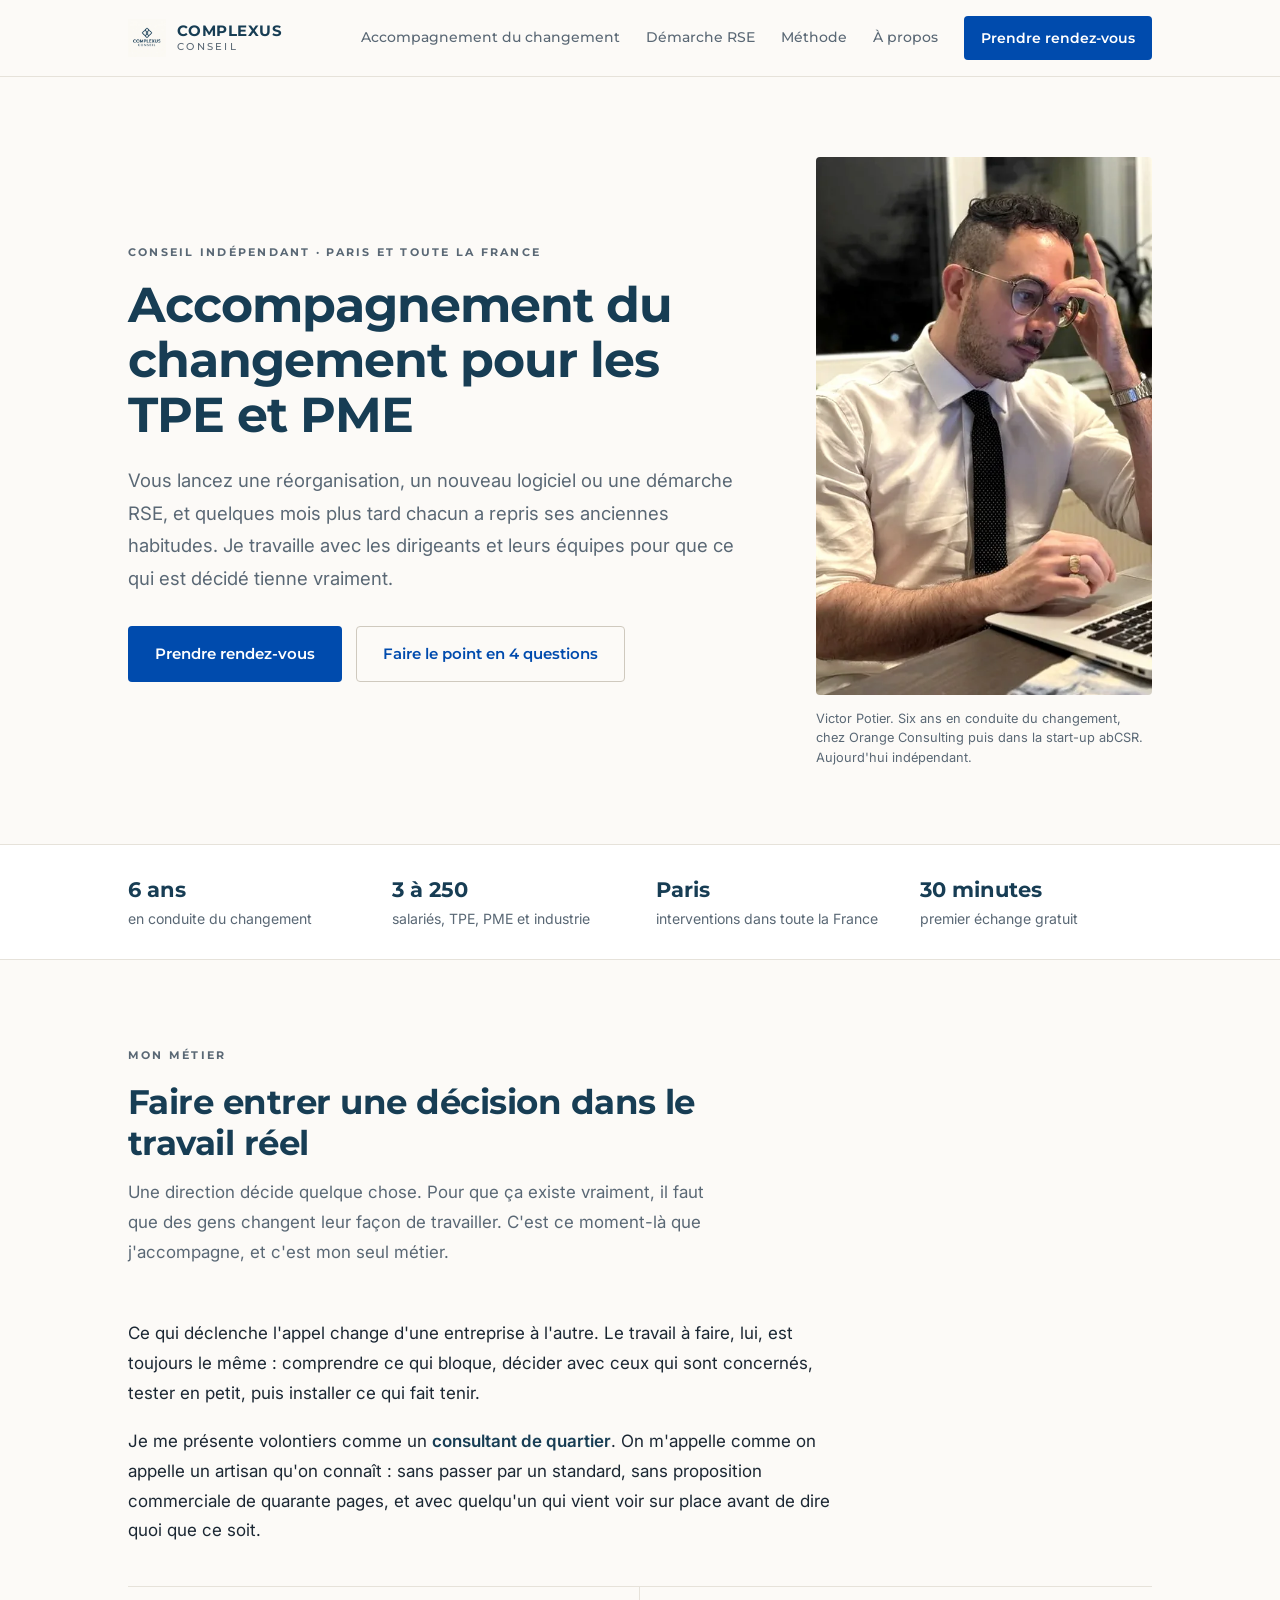
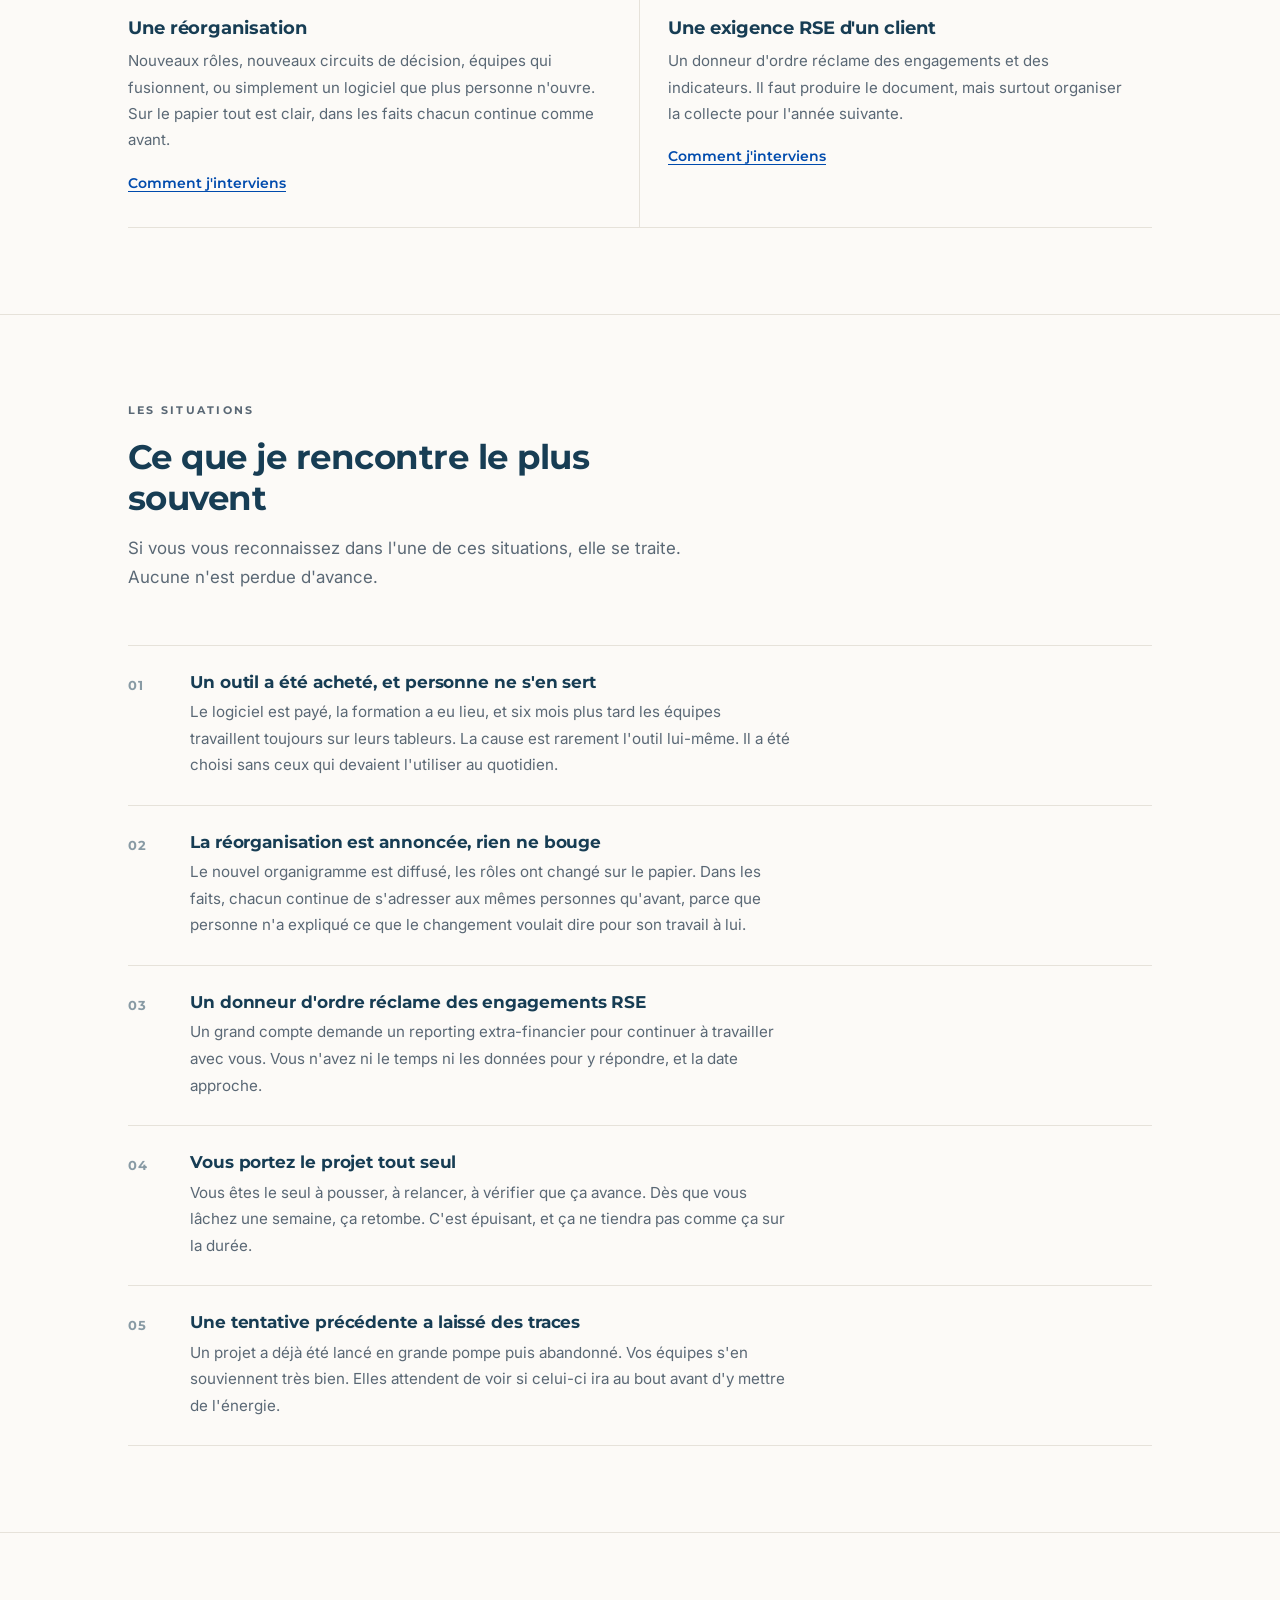
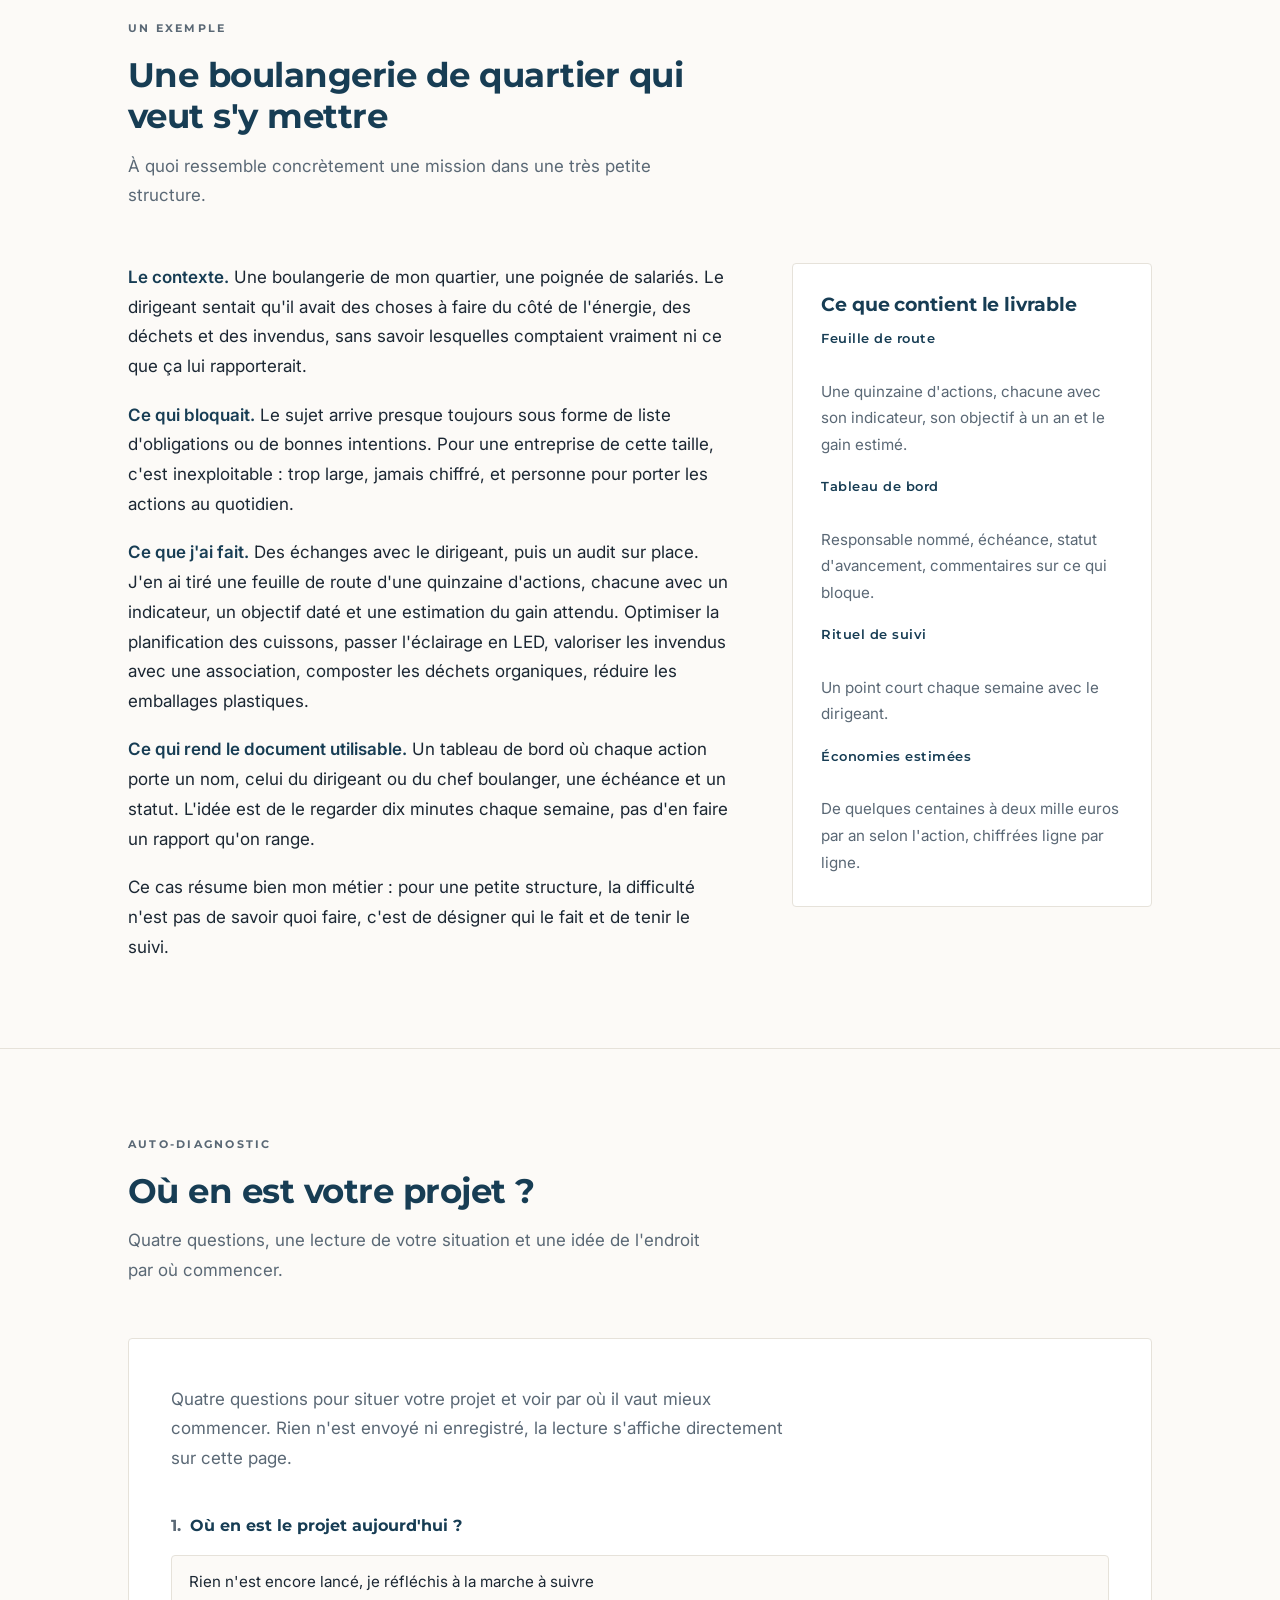
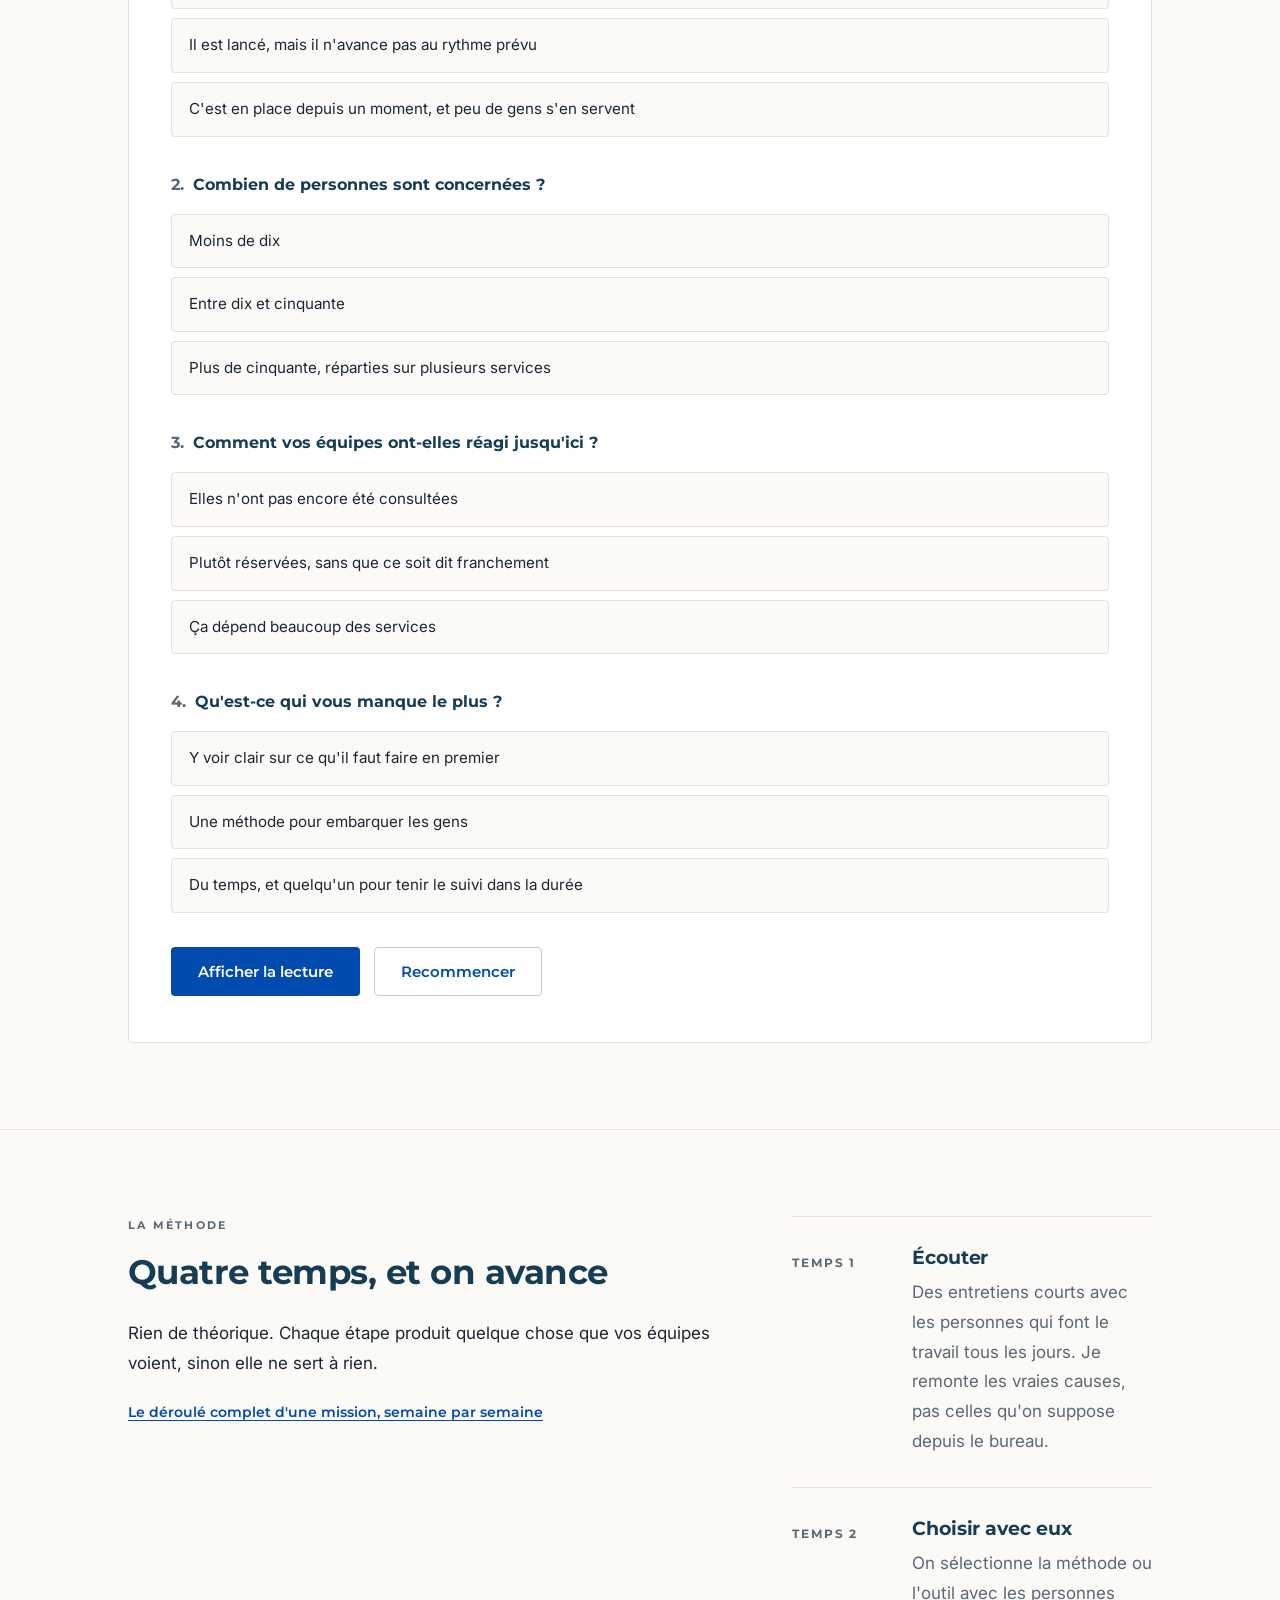
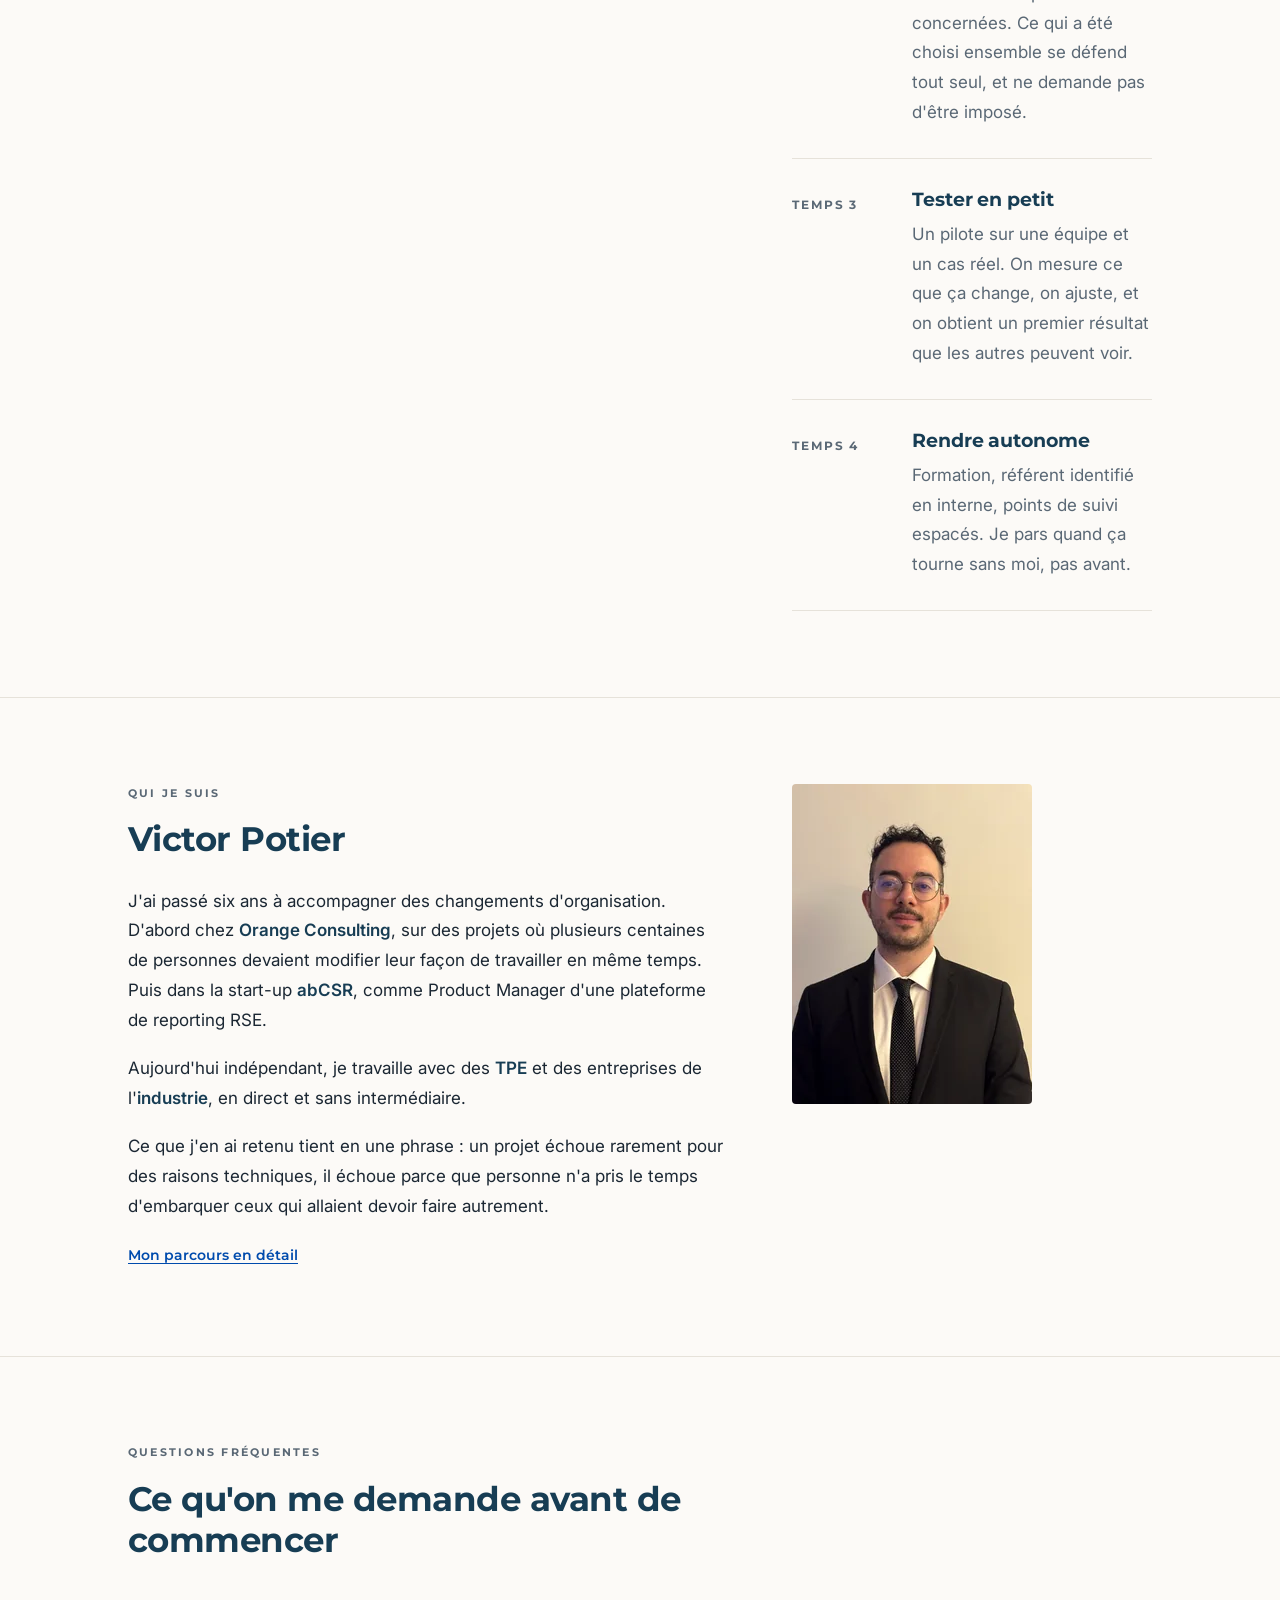
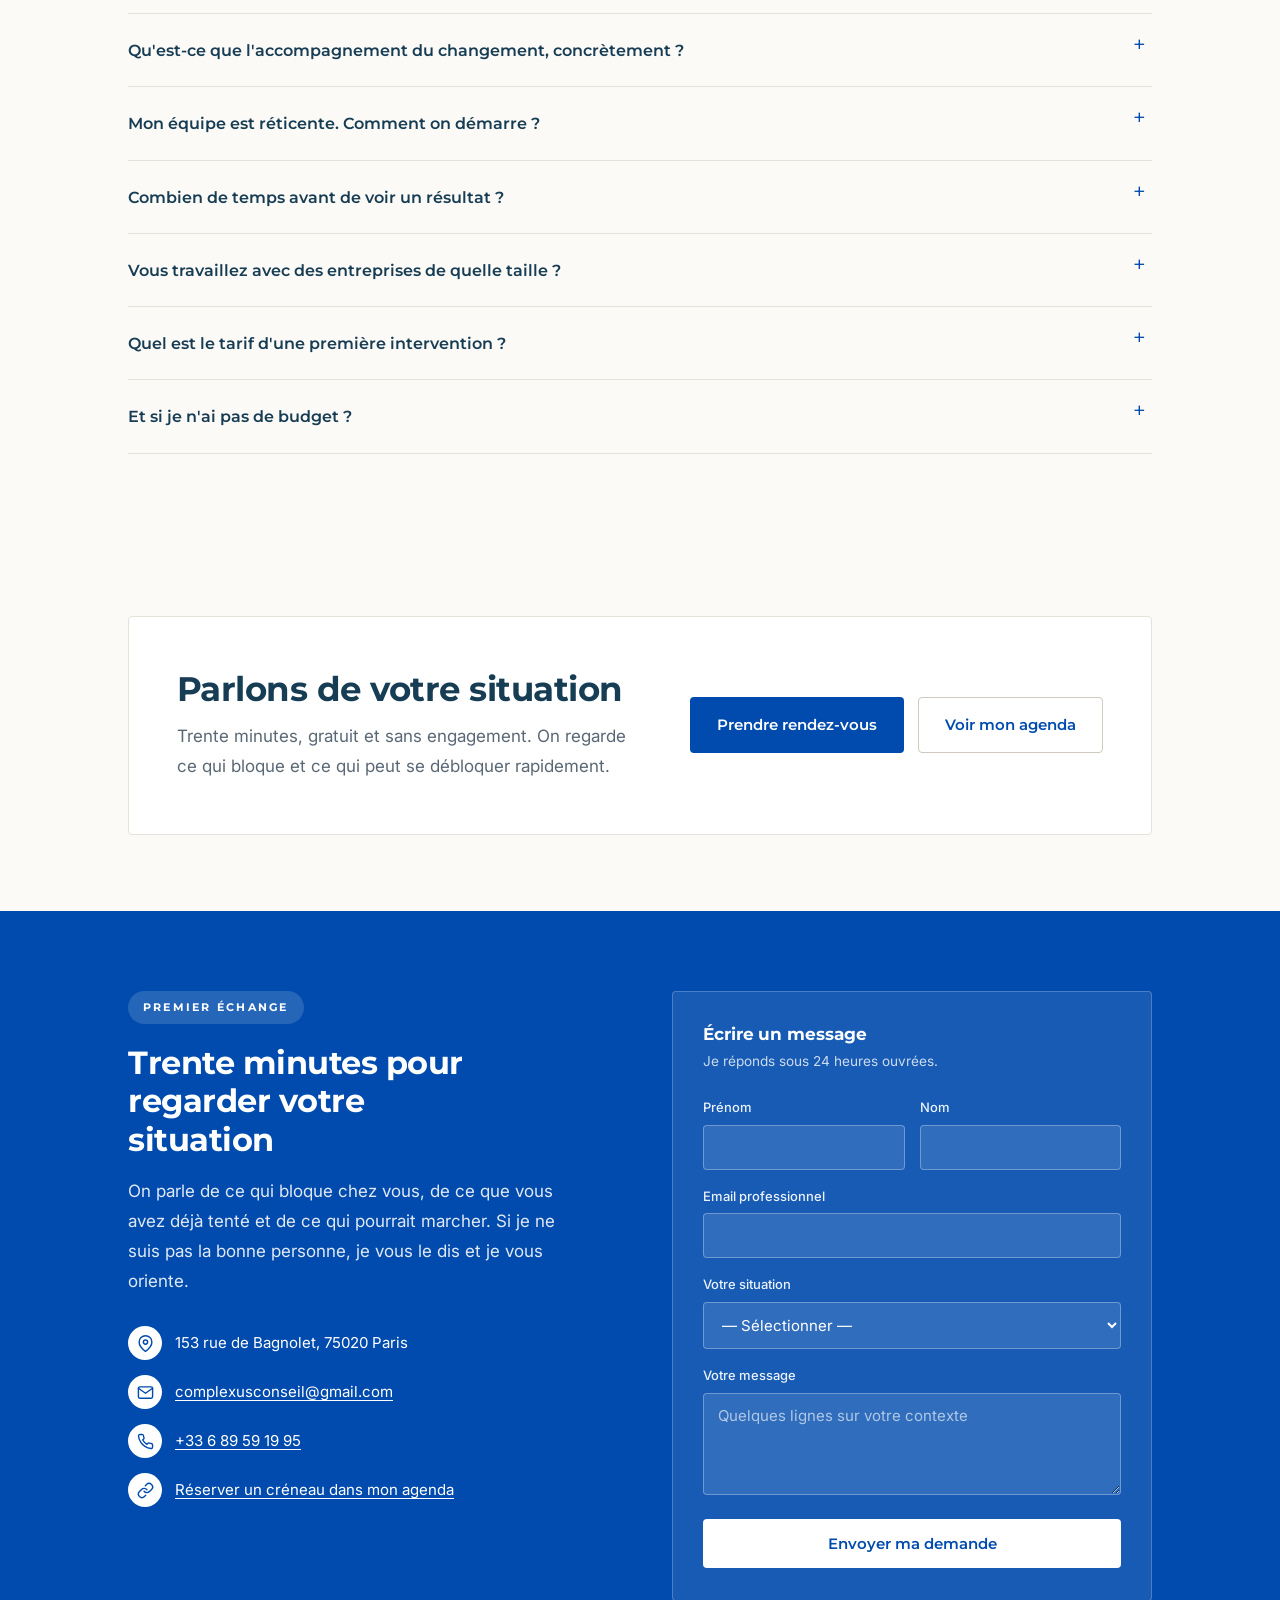
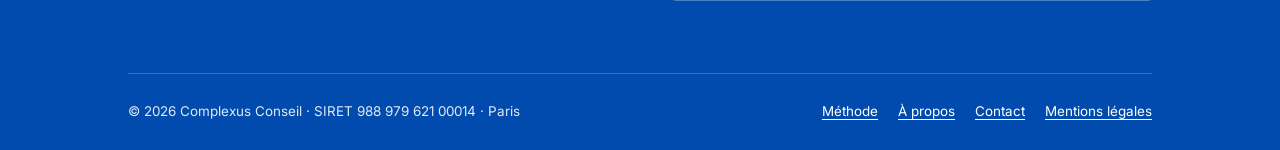
==== commit cc269bb0: "Actualisation site" ====
--- a/index.html
+++ b/index.html
@@ -5,7 +5,7 @@
   <meta name="viewport" content="width=device-width, initial-scale=1">
   <title>Accompagnement du changement pour TPE et PME | Complexus Conseil</title>
   <meta name="description" content="Consultant indépendant à Paris. J'accompagne les dirigeants de TPE et PME pour que réorganisations, nouveaux outils et démarches RSE tiennent vraiment.">
-  <link rel="canonical" href="https://complexusconseil.github.io/complexusconseil/">
+  <link rel="canonical" href="https://complexusconseil.fr/">
   <meta name="robots" content="index, follow, max-snippet:-1, max-image-preview:large">
   <meta name="author" content="Victor Potier">
   <meta name="theme-color" content="#173D54">
@@ -17,16 +17,16 @@
   <meta property="og:title" content="Accompagnement du changement pour TPE et PME | Complexus Conseil">
   <meta property="og:description" content="Consultant indépendant à Paris. J'accompagne les dirigeants de TPE et PME pour que réorganisations, nouveaux outils et démarches RSE tiennent vraiment.">
   <meta property="og:type" content="website">
-  <meta property="og:url" content="https://complexusconseil.github.io/complexusconseil/">
+  <meta property="og:url" content="https://complexusconseil.fr/">
   <meta property="og:locale" content="fr_FR">
   <meta property="og:site_name" content="Complexus Conseil">
-  <meta property="og:image" content="https://complexusconseil.github.io/complexusconseil/og-image.png">
+  <meta property="og:image" content="https://complexusconseil.fr/og-image.png">
   <meta property="og:image:width" content="1200">
   <meta property="og:image:height" content="630">
   <meta name="twitter:card" content="summary_large_image">
   <meta name="twitter:title" content="Accompagnement du changement pour TPE et PME | Complexus Conseil">
   <meta name="twitter:description" content="Consultant indépendant à Paris. J'accompagne les dirigeants de TPE et PME pour que réorganisations, nouveaux outils et démarches RSE tiennent vraiment.">
-  <meta name="twitter:image" content="https://complexusconseil.github.io/complexusconseil/og-image.png">
+  <meta name="twitter:image" content="https://complexusconseil.fr/og-image.png">
 
   <link rel="icon" href="assets/logo.webp" type="image/webp">
   <link rel="preconnect" href="https://fonts.googleapis.com">
@@ -38,13 +38,13 @@
   {
     "@context": "https://schema.org",
     "@type": "ProfessionalService",
-    "@id": "https://complexusconseil.github.io/complexusconseil/#organization",
+    "@id": "https://complexusconseil.fr/#organization",
     "name": "Complexus Conseil",
     "alternateName": "Complexus",
     "description": "Conseil indépendant en accompagnement du changement pour les TPE et PME françaises : réorganisation, adoption des outils numériques, démarche RSE.",
-    "url": "https://complexusconseil.github.io/complexusconseil/",
-    "logo": "https://complexusconseil.github.io/complexusconseil/logo.png",
-    "image": "https://complexusconseil.github.io/complexusconseil/og-image.png",
+    "url": "https://complexusconseil.fr/",
+    "logo": "https://complexusconseil.fr/logo.png",
+    "image": "https://complexusconseil.fr/og-image.png",
     "telephone": "+33-6-89-59-19-95",
     "email": "complexusconseil@gmail.com",
     "priceRange": "€€",
@@ -73,7 +73,7 @@
       }
     ],
     "founder": {
-      "@id": "https://complexusconseil.github.io/complexusconseil/#person"
+      "@id": "https://complexusconseil.fr/#person"
     },
     "sameAs": [
       "https://linkedin.com/in/victorpotier"
@@ -93,15 +93,15 @@
   {
     "@context": "https://schema.org",
     "@type": "Person",
-    "@id": "https://complexusconseil.github.io/complexusconseil/#person",
+    "@id": "https://complexusconseil.fr/#person",
     "name": "Victor Potier",
     "jobTitle": "Consultant indépendant en accompagnement du changement",
     "description": "Consultant indépendant, six ans d'expérience en conduite du changement et transformation organisationnelle. Passé par Orange Consulting puis la start-up abCSR.",
-    "url": "https://complexusconseil.github.io/complexusconseil/a-propos/",
-    "image": "https://complexusconseil.github.io/complexusconseil/assets/victor.webp",
+    "url": "https://complexusconseil.fr/a-propos/",
+    "image": "https://complexusconseil.fr/assets/victor.webp",
     "email": "complexusconseil@gmail.com",
     "worksFor": {
-      "@id": "https://complexusconseil.github.io/complexusconseil/#organization"
+      "@id": "https://complexusconseil.fr/#organization"
     },
     "alumniOf": [
       {
@@ -174,12 +174,12 @@
   {
     "@context": "https://schema.org",
     "@type": "WebSite",
-    "@id": "https://complexusconseil.github.io/complexusconseil/#website",
-    "url": "https://complexusconseil.github.io/complexusconseil/",
+    "@id": "https://complexusconseil.fr/#website",
+    "url": "https://complexusconseil.fr/",
     "name": "Complexus Conseil",
     "inLanguage": "fr-FR",
     "publisher": {
-      "@id": "https://complexusconseil.github.io/complexusconseil/#organization"
+      "@id": "https://complexusconseil.fr/#organization"
     }
   }
 ]
@@ -220,7 +220,7 @@
         </div>
       </div>
       <figure class="figure-portrait">
-        <img src="assets/victor.webp" width="560" height="896" alt="Victor Potier, consultant indépendant en accompagnement du changement, à Paris" fetchpriority="high" decoding="async">
+        <img src="assets/victor-bureau.webp" width="560" height="896" alt="Victor Potier, consultant indépendant en accompagnement du changement, à Paris" fetchpriority="high" decoding="async">
         <figcaption>Victor Potier. Six ans en conduite du changement, chez Orange Consulting puis dans la start-up abCSR. Aujourd'hui indépendant.</figcaption>
       </figure>
     </div>
@@ -244,7 +244,10 @@
         <h2>Faire entrer une décision dans le travail réel</h2>
         <p>Une direction décide quelque chose. Pour que ça existe vraiment, il faut que des gens changent leur façon de travailler. C'est ce moment-là que j'accompagne, et c'est mon seul métier.</p>
       </div>
-      <p class="measure">Ce qui déclenche l'appel change d'une entreprise à l'autre. Le travail à faire, lui, est toujours le même : comprendre ce qui bloque, décider avec ceux qui sont concernés, tester en petit, puis installer ce qui fait tenir.</p>
+      <div class="measure stack-sm">
+        <p>Ce qui déclenche l'appel change d'une entreprise à l'autre. Le travail à faire, lui, est toujours le même : comprendre ce qui bloque, décider avec ceux qui sont concernés, tester en petit, puis installer ce qui fait tenir.</p>
+        <p>Je me présente volontiers comme un <strong>consultant de quartier</strong>. On m'appelle comme on appelle un artisan qu'on connaît : sans passer par un standard, sans proposition commerciale de quarante pages, et avec quelqu'un qui vient voir sur place avant de dire quoi que ce soit.</p>
+      </div>
       <ul class="triggers mt-3">
         <li>
           <h3>Une réorganisation</h3>
@@ -289,6 +292,32 @@
         <p>Un projet a déjà été lancé en grande pompe puis abandonné. Vos équipes s'en souviennent très bien. Elles attendent de voir si celui-ci ira au bout avant d'y mettre de l'énergie.</p>
       </li>
       </ol>
+    </div>
+  </section>
+
+  <section class="section" id="exemple">
+    <div class="container">
+      <div class="section-head">
+        <span class="label">Un exemple</span>
+        <h2>Une boulangerie de quartier qui veut s'y mettre</h2>
+        <p>À quoi ressemble concrètement une mission dans une très petite structure.</p>
+      </div>
+      <div class="split split-wide">
+        <div class="prose">
+          <p><strong>Le contexte.</strong> Une boulangerie de mon quartier, une poignée de salariés. Le dirigeant sentait qu'il avait des choses à faire du côté de l'énergie, des déchets et des invendus, sans savoir lesquelles comptaient vraiment ni ce que ça lui rapporterait.</p>
+          <p><strong>Ce qui bloquait.</strong> Le sujet arrive presque toujours sous forme de liste d'obligations ou de bonnes intentions. Pour une entreprise de cette taille, c'est inexploitable : trop large, jamais chiffré, et personne pour porter les actions au quotidien.</p>
+          <p><strong>Ce que j'ai fait.</strong> Des échanges avec le dirigeant, puis un audit sur place. J'en ai tiré une feuille de route d'une quinzaine d'actions, chacune avec un indicateur, un objectif daté et une estimation du gain attendu. Optimiser la planification des cuissons, passer l'éclairage en LED, valoriser les invendus avec une association, composter les déchets organiques, réduire les emballages plastiques.</p>
+          <p><strong>Ce qui rend le document utilisable.</strong> Un tableau de bord où chaque action porte un nom, celui du dirigeant ou du chef boulanger, une échéance et un statut. L'idée est de le regarder dix minutes chaque semaine, pas d'en faire un rapport qu'on range.</p>
+          <p>Ce cas résume bien mon métier : pour une petite structure, la difficulté n'est pas de savoir quoi faire, c'est de désigner qui le fait et de tenir le suivi.</p>
+        </div>
+        <aside class="card card-note">
+          <h3>Ce que contient le livrable</h3>
+          <p><strong>Feuille de route</strong><br>Une quinzaine d'actions, chacune avec son indicateur, son objectif à un an et le gain estimé.</p>
+          <p><strong>Tableau de bord</strong><br>Responsable nommé, échéance, statut d'avancement, commentaires sur ce qui bloque.</p>
+          <p><strong>Rituel de suivi</strong><br>Un point court chaque semaine avec le dirigeant.</p>
+          <p><strong>Économies estimées</strong><br>De quelques centaines à deux mille euros par an selon l'action, chiffrées ligne par ligne.</p>
+        </aside>
+      </div>
     </div>
   </section>
 
@@ -529,7 +558,7 @@
           <p><a class="link-more" href="a-propos/">Mon parcours en détail</a></p>
         </div>
       </div>
-      <img class="aside-portrait" src="assets/victor-small.webp" width="200" height="320" alt="Victor Potier" loading="lazy" decoding="async">
+      <img class="aside-portrait" src="assets/victor-small.webp" width="240" height="320" alt="Victor Potier" loading="lazy" decoding="async">
     </div>
   </section>
 
@@ -606,7 +635,7 @@
           <input type="hidden" name="_subject" value="Complexus Conseil — Demande de contact">
           <input type="hidden" name="_captcha" value="false">
           <input type="hidden" name="_template" value="table">
-          <input type="hidden" name="_next" value="https://complexusconseil.github.io/complexusconseil/contact/?envoye=1">
+          <input type="hidden" name="_next" value="https://complexusconseil.fr/contact/?envoye=1">
           <div class="field-row">
             <div class="field">
               <label for="form-accueil-prenom">Prénom</label>
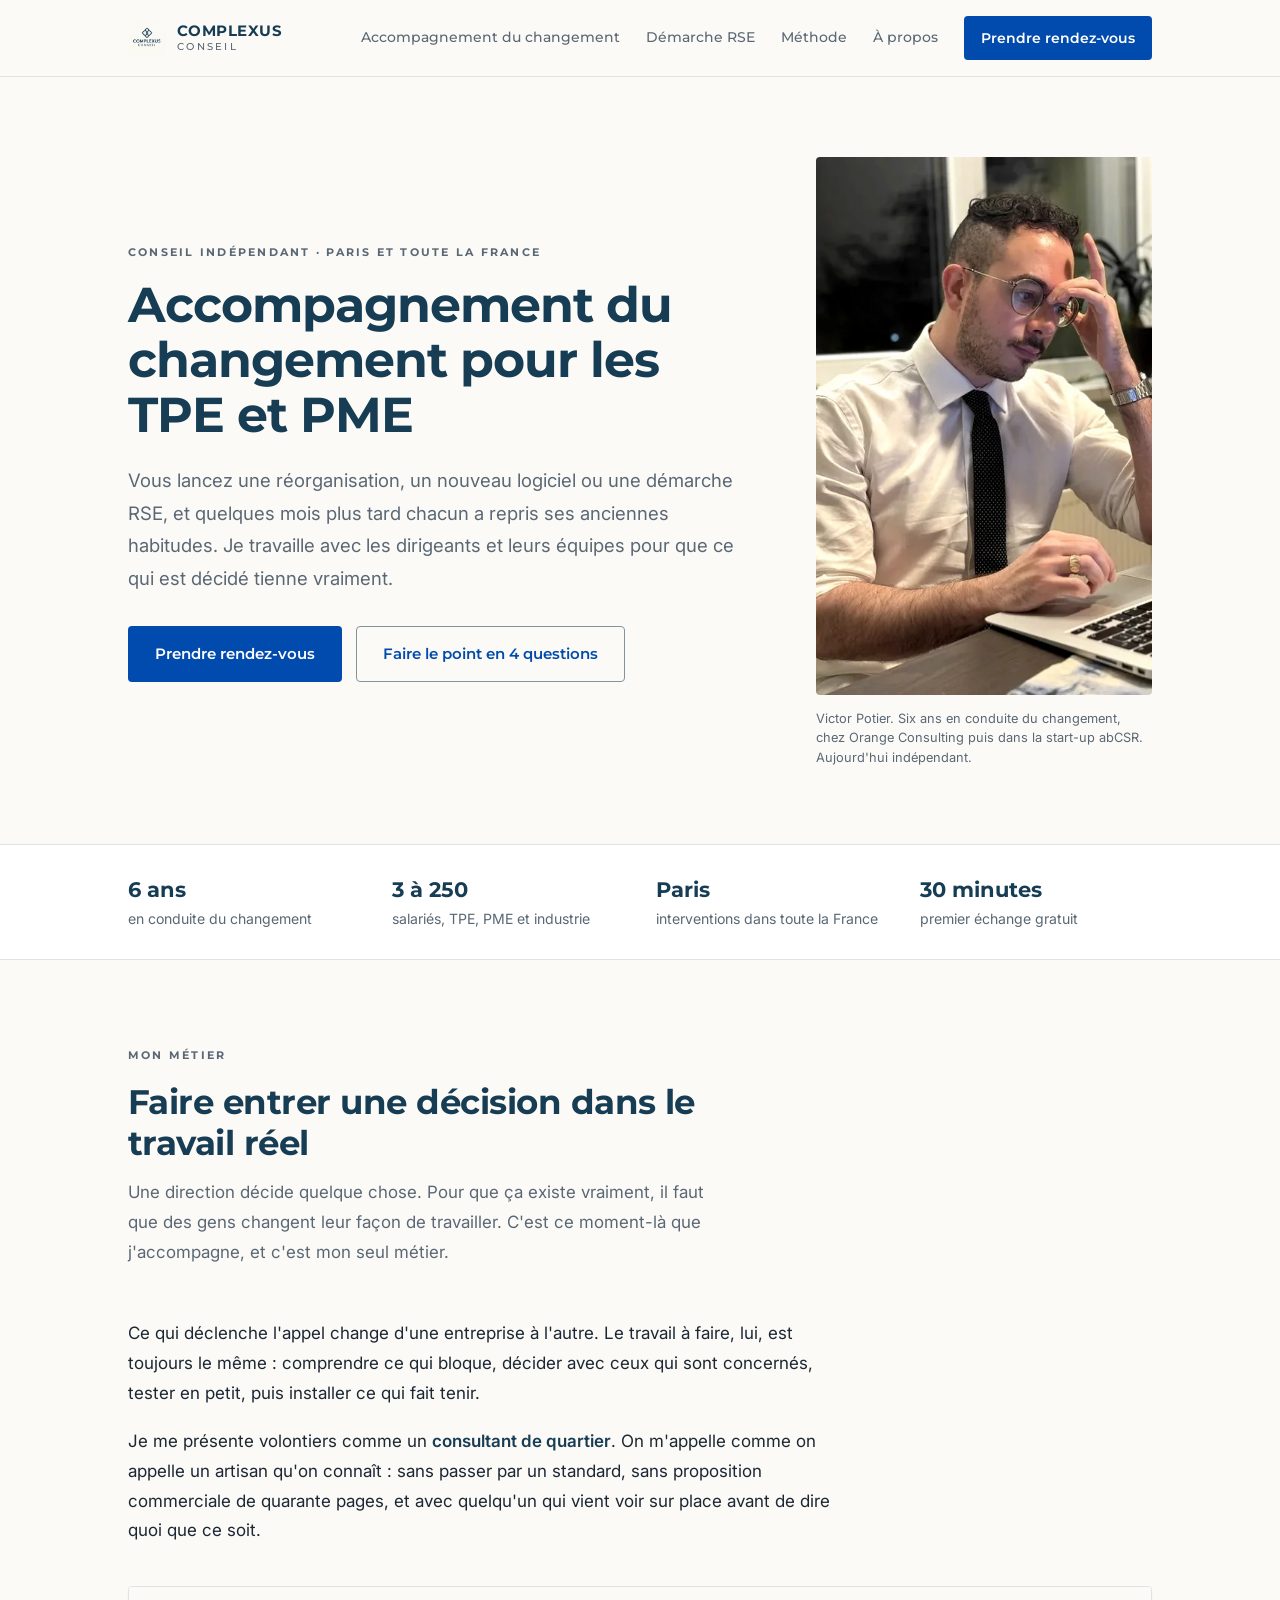
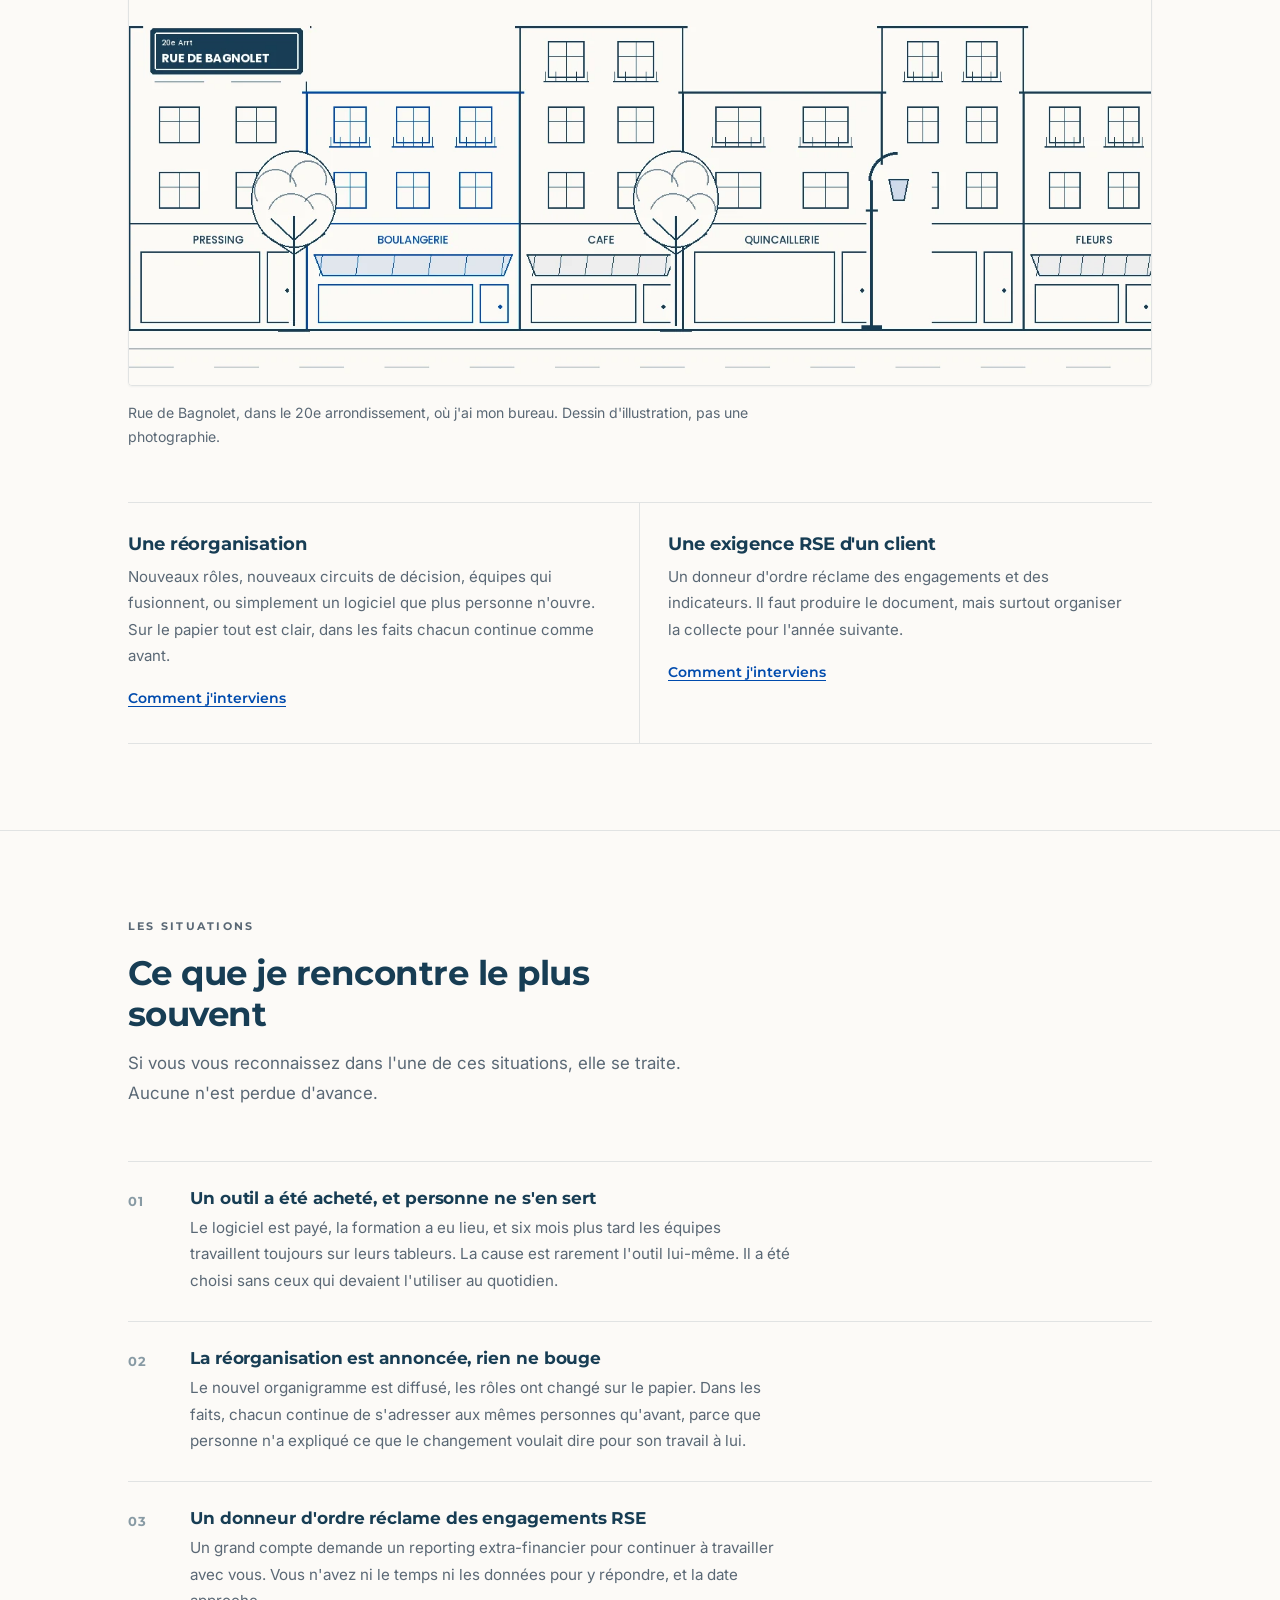
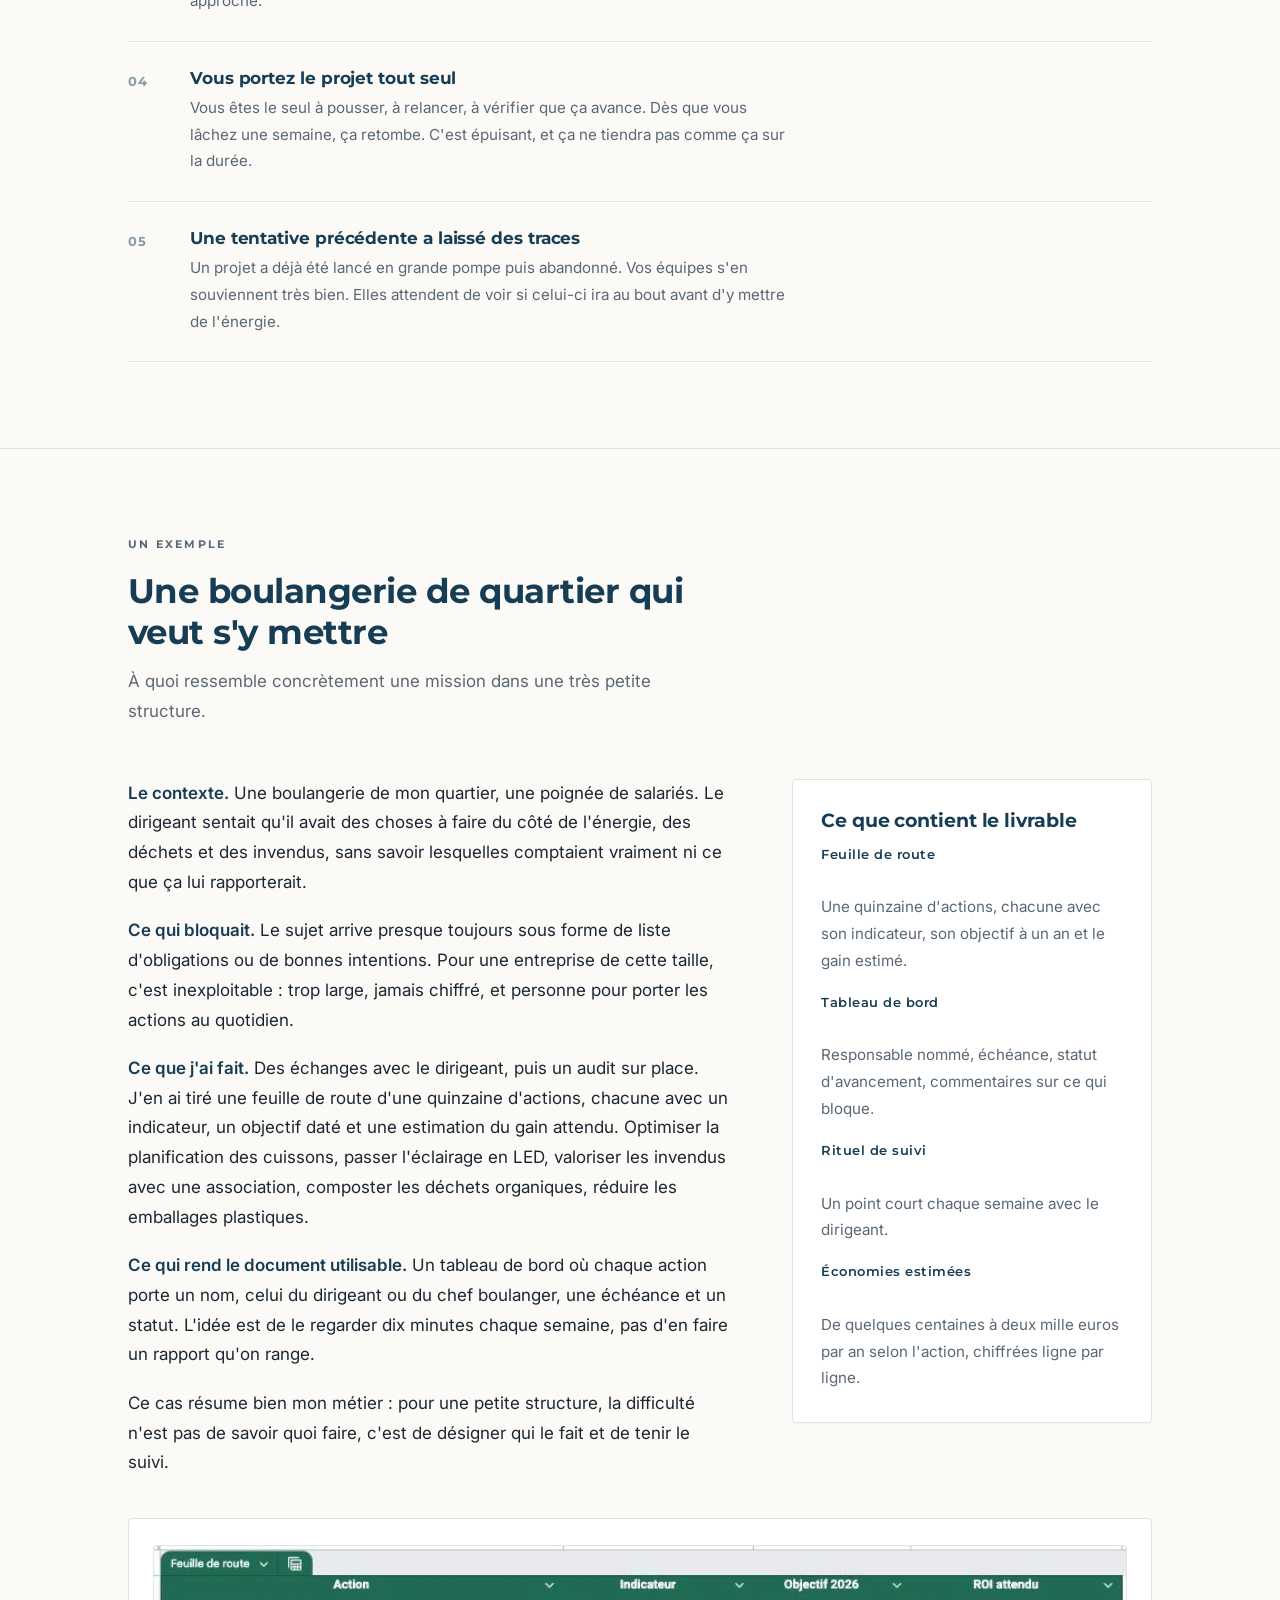
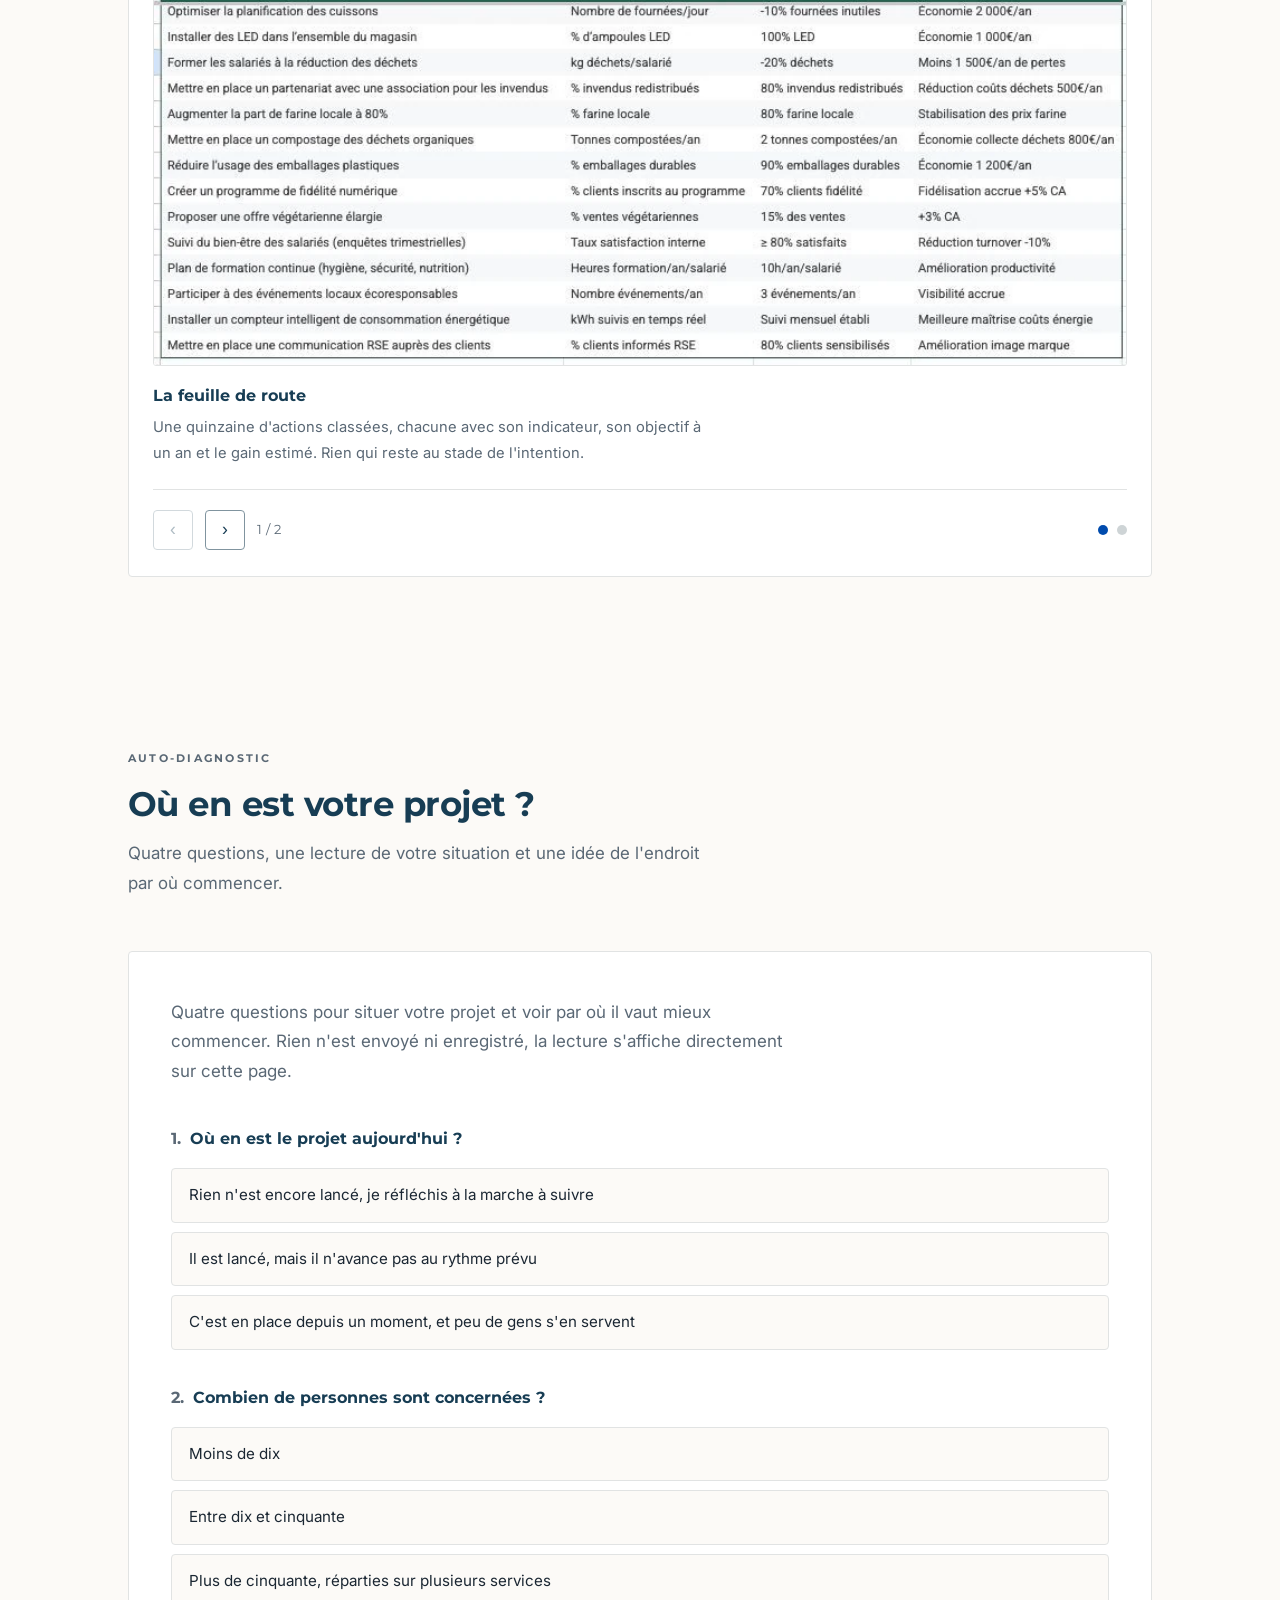
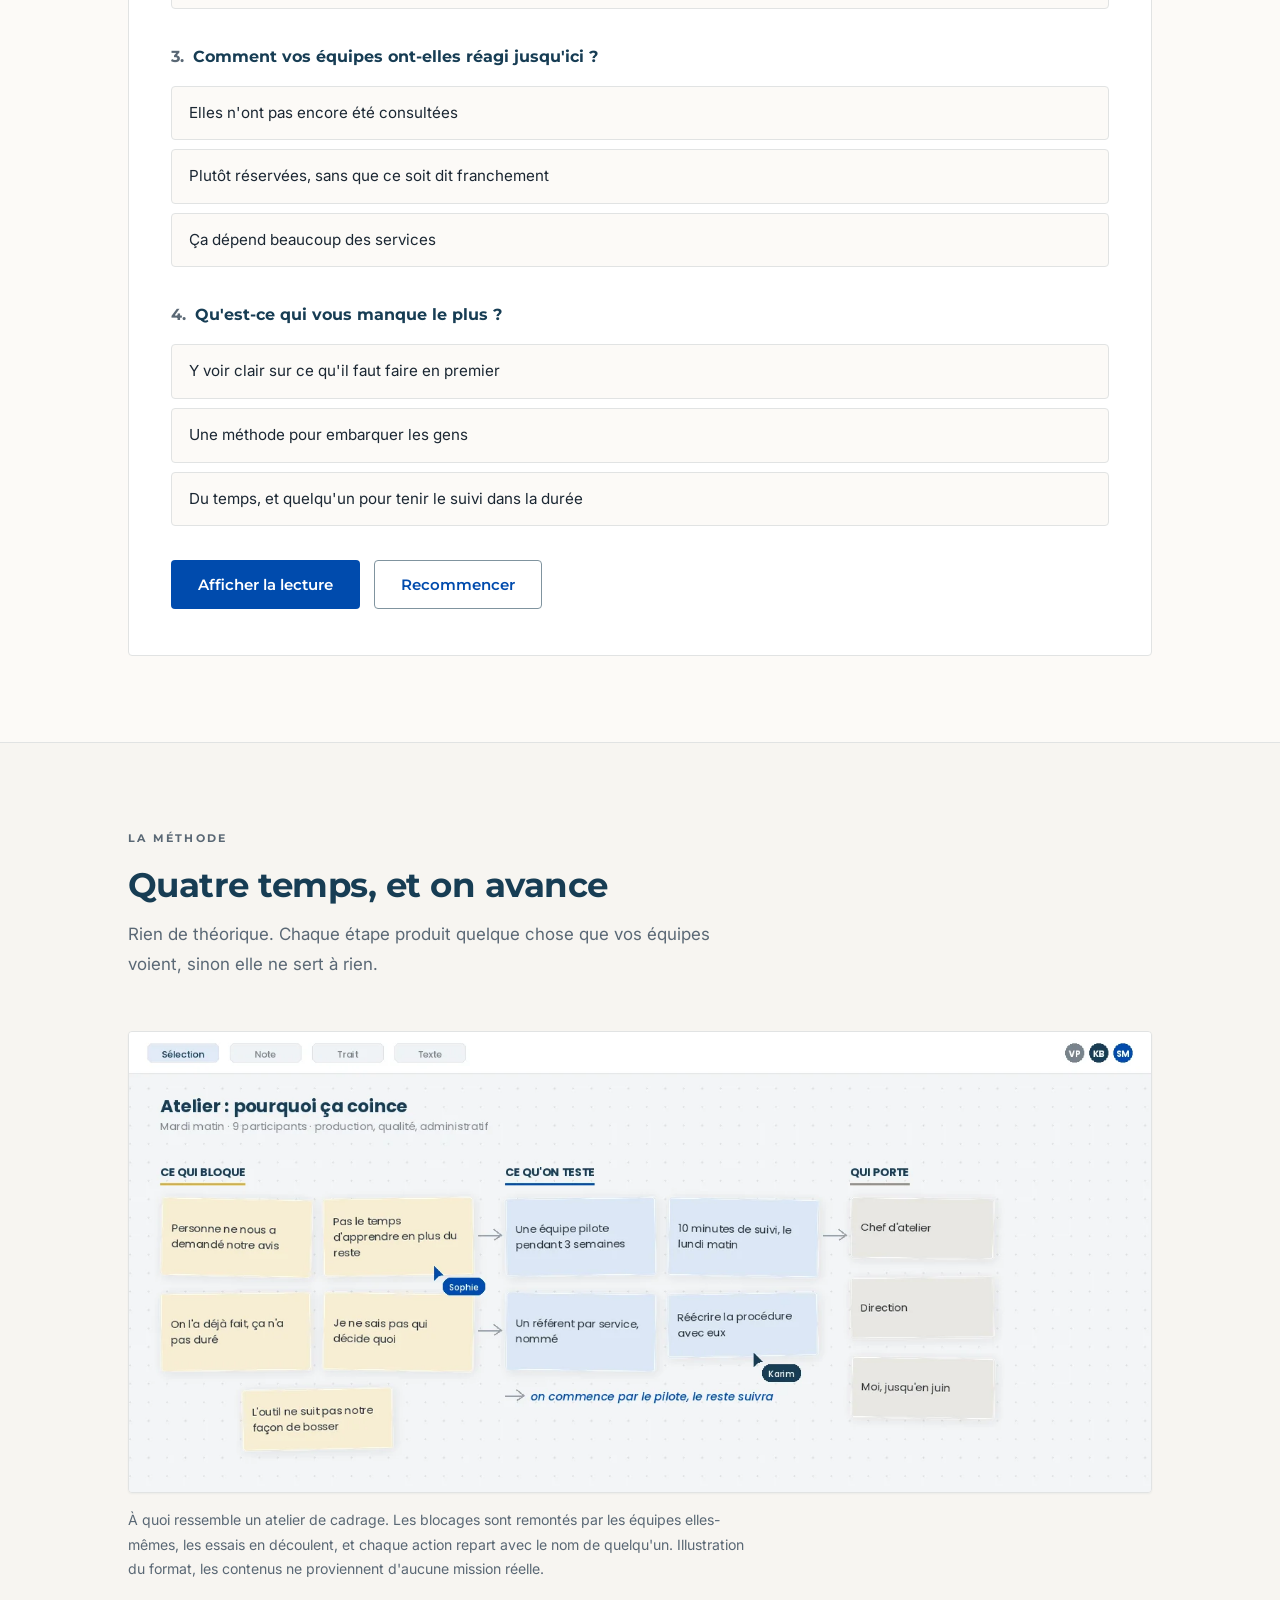
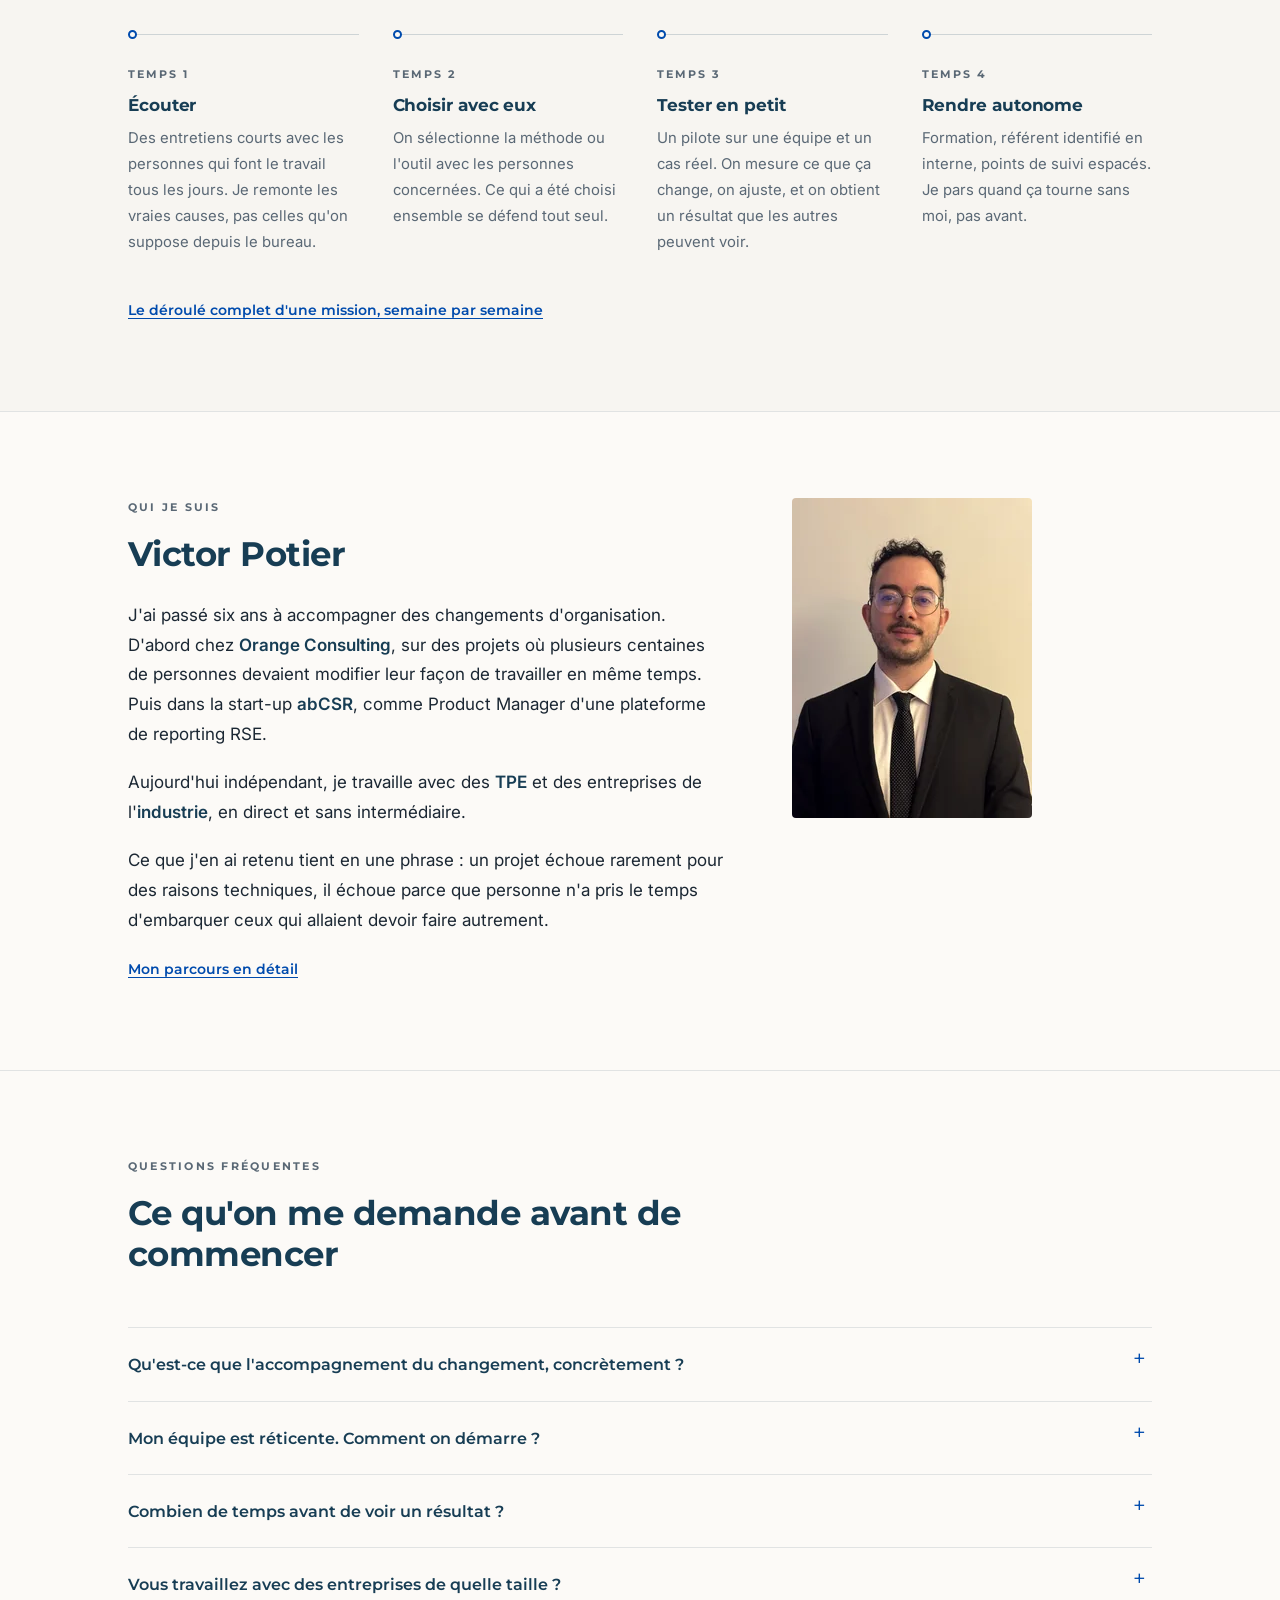
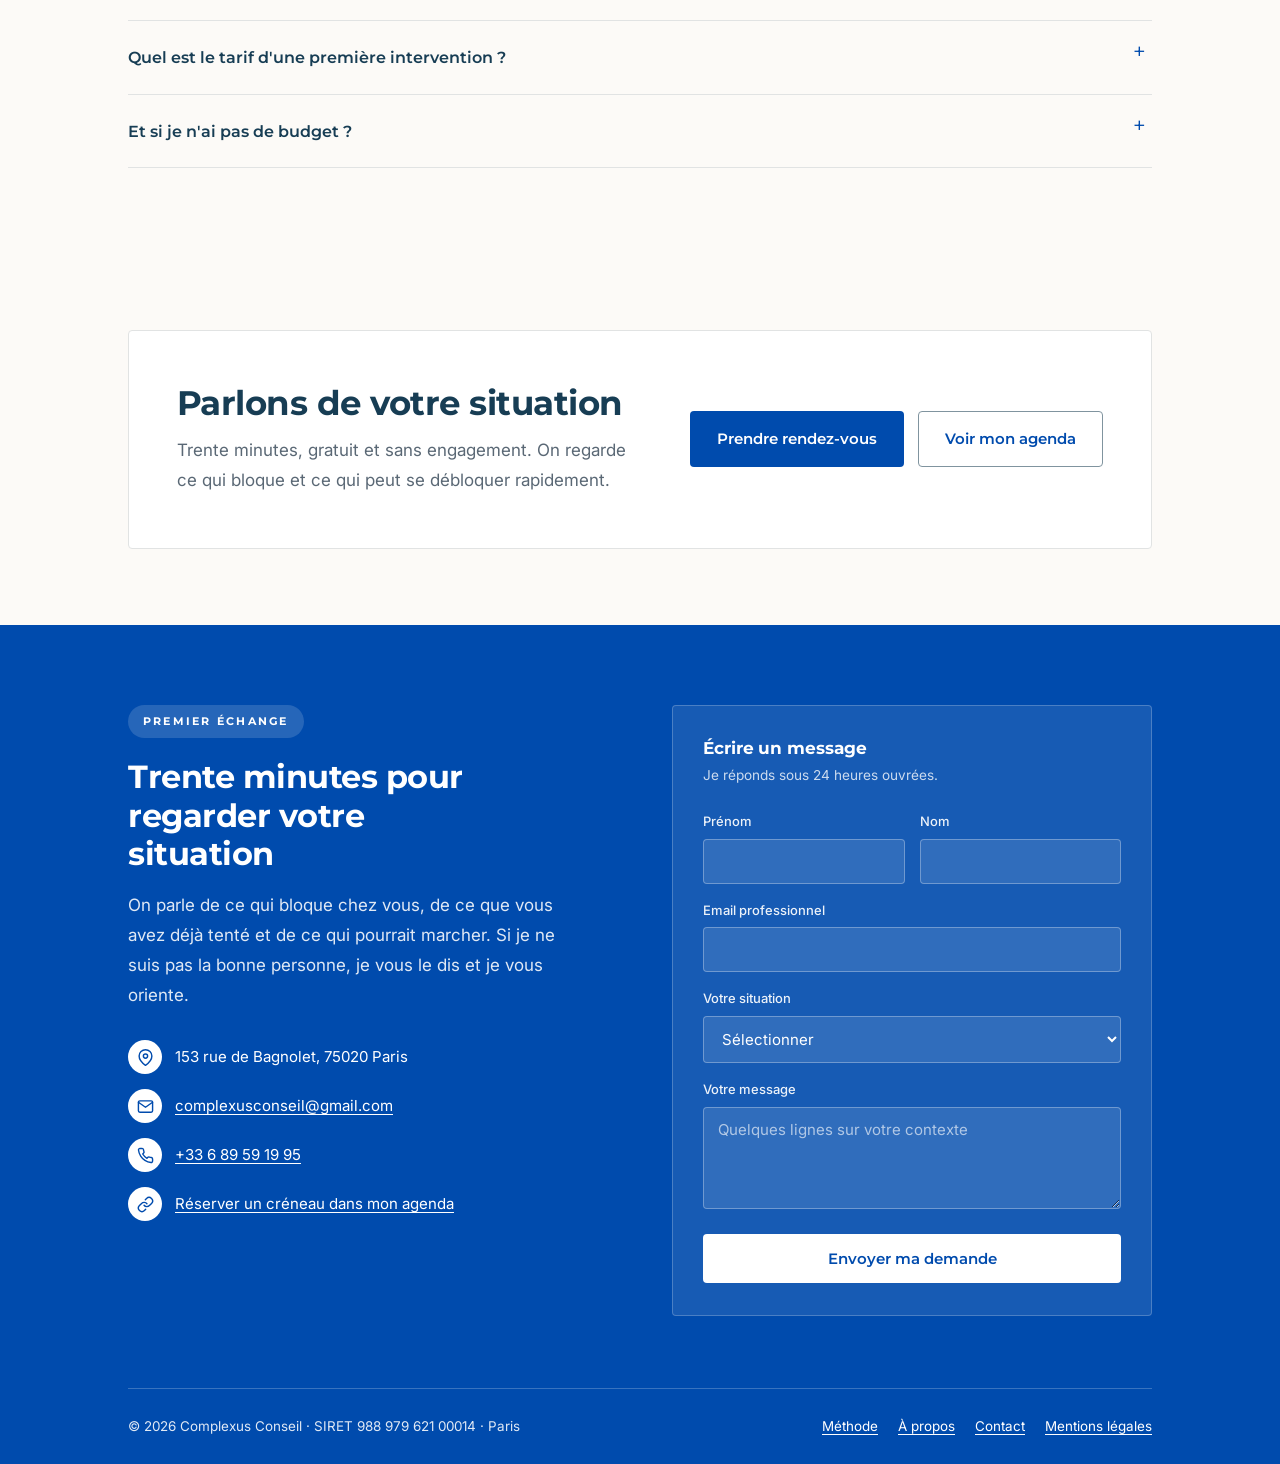
==== commit a304c983: "Add files via upload" ====
--- a/index.html
+++ b/index.html
@@ -248,6 +248,10 @@
         <p>Ce qui déclenche l'appel change d'une entreprise à l'autre. Le travail à faire, lui, est toujours le même : comprendre ce qui bloque, décider avec ceux qui sont concernés, tester en petit, puis installer ce qui fait tenir.</p>
         <p>Je me présente volontiers comme un <strong>consultant de quartier</strong>. On m'appelle comme on appelle un artisan qu'on connaît : sans passer par un standard, sans proposition commerciale de quarante pages, et avec quelqu'un qui vient voir sur place avant de dire quoi que ce soit.</p>
       </div>
+      <figure class="figure-wide mt-3">
+        <img src="assets/quartier-rue.webp" width="1440" height="560" alt="Dessin au trait d'une rue parisienne ordinaire, avec ses commerces de rez-de-chaussée : pressing, boulangerie, café, quincaillerie, fleuriste." loading="lazy" decoding="async">
+        <figcaption>Rue de Bagnolet, dans le 20e arrondissement, où j'ai mon bureau. Dessin d'illustration, pas une photographie.</figcaption>
+      </figure>
       <ul class="triggers mt-3">
         <li>
           <h3>Une réorganisation</h3>
@@ -318,8 +322,58 @@
           <p><strong>Économies estimées</strong><br>De quelques centaines à deux mille euros par an selon l'action, chiffrées ligne par ligne.</p>
         </aside>
       </div>
-    </div>
-  </section>
+
+      <div class="carousel mt-3" id="cas-carrousel" role="group" aria-roledescription="carrousel" aria-label="Extraits du livrable">
+        <div class="carousel-viewport">
+          <div class="carousel-track" id="carousel-track">
+            <figure class="carousel-slide">
+              <img src="assets/cas-feuille-de-route.webp" width="870" height="375" alt="Extrait de la feuille de route : chaque ligne associe une action, un indicateur, un objectif à un an et le gain annuel estimé." loading="lazy" decoding="async">
+              <figcaption><b>La feuille de route</b>Une quinzaine d'actions classées, chacune avec son indicateur, son objectif à un an et le gain estimé. Rien qui reste au stade de l'intention.</figcaption>
+            </figure>
+            <figure class="carousel-slide">
+              <img src="assets/cas-tableau-de-bord.webp" width="742" height="232" alt="Extrait du tableau de bord : chaque action porte un responsable nommé, une échéance et un indicateur de suivi." loading="lazy" decoding="async">
+              <figcaption><b>Le tableau de bord</b>La même liste, mais avec un responsable nommé et une échéance. C'est ce document qu'on regarde dix minutes chaque semaine, et c'est lui qui fait la différence entre un plan et un changement réel.</figcaption>
+            </figure>
+          </div>
+        </div>
+        <div class="carousel-bar">
+          <button class="carousel-btn" type="button" id="carousel-prev" aria-label="Extrait précédent">‹</button>
+          <button class="carousel-btn" type="button" id="carousel-next" aria-label="Extrait suivant">›</button>
+          <span class="carousel-count" id="carousel-count" aria-live="polite">1 / 2</span>
+          <div class="carousel-dots" role="tablist" aria-label="Choisir un extrait">
+            <button class="carousel-dot" type="button" role="tab" data-go="0" aria-current="true" aria-label="Extrait 1, la feuille de route"></button>
+            <button class="carousel-dot" type="button" role="tab" data-go="1" aria-current="false" aria-label="Extrait 2, le tableau de bord"></button>
+          </div>
+        </div>
+      </div>
+    </div>
+  </section>
+
+<script>
+(function(){
+  var track=document.getElementById('carousel-track');
+  if(!track) return;
+  var slides=track.children.length, i=0;
+  var prev=document.getElementById('carousel-prev'), next=document.getElementById('carousel-next');
+  var count=document.getElementById('carousel-count');
+  var dots=Array.prototype.slice.call(document.querySelectorAll('.carousel-dot'));
+  function show(n){
+    i=Math.max(0,Math.min(slides-1,n));
+    track.style.transform='translateX('+(-i*100)+'%)';
+    count.textContent=(i+1)+' / '+slides;
+    prev.disabled=(i===0); next.disabled=(i===slides-1);
+    dots.forEach(function(d,k){ d.setAttribute('aria-current', k===i?'true':'false'); });
+  }
+  prev.addEventListener('click',function(){show(i-1);});
+  next.addEventListener('click',function(){show(i+1);});
+  dots.forEach(function(d){ d.addEventListener('click',function(){show(parseInt(d.dataset.go,10));}); });
+  document.getElementById('cas-carrousel').addEventListener('keydown',function(e){
+    if(e.key==='ArrowLeft'){show(i-1);e.preventDefault();}
+    if(e.key==='ArrowRight'){show(i+1);e.preventDefault();}
+  });
+  show(0);
+})();
+</script>
 
   <section class="section" id="diagnostic">
     <div class="container">
@@ -503,46 +557,40 @@
     </div>
   </section>
 
-  <section class="section">
-    <div class="container split split-wide">
-      <div>
+  <section class="section section-alt">
+    <div class="container">
+      <div class="section-head">
         <span class="label">La méthode</span>
         <h2>Quatre temps, et on avance</h2>
-        <div class="stack-sm mt-2">
-          <p>Rien de théorique. Chaque étape produit quelque chose que vos équipes voient, sinon elle ne sert à rien.</p>
-          <p><a class="link-more" href="methode/">Le déroulé complet d'une mission, semaine par semaine</a></p>
-        </div>
-      </div>
-      <ol class="steps">
+        <p>Rien de théorique. Chaque étape produit quelque chose que vos équipes voient, sinon elle ne sert à rien.</p>
+      </div>
+      <figure class="figure-wide">
+        <img src="assets/atelier-tableau.webp" width="1440" height="648" alt="Tableau collaboratif d'un atelier de cadrage, organisé en trois colonnes : ce qui bloque, ce qu'on teste, qui porte chaque action." loading="lazy" decoding="async">
+        <figcaption>À quoi ressemble un atelier de cadrage. Les blocages sont remontés par les équipes elles-mêmes, les essais en découlent, et chaque action repart avec le nom de quelqu'un. Illustration du format, les contenus ne proviennent d'aucune mission réelle.</figcaption>
+      </figure>
+      <ol class="timeline">
         <li>
-          <div class="step-num">Temps 1</div>
-          <div class="step-body">
-            <h3>Écouter</h3>
-            <p>Des entretiens courts avec les personnes qui font le travail tous les jours. Je remonte les vraies causes, pas celles qu'on suppose depuis le bureau.</p>
-          </div>
+          <div class="t-step">Temps 1</div>
+          <h3>Écouter</h3>
+          <p>Des entretiens courts avec les personnes qui font le travail tous les jours. Je remonte les vraies causes, pas celles qu'on suppose depuis le bureau.</p>
         </li>
         <li>
-          <div class="step-num">Temps 2</div>
-          <div class="step-body">
-            <h3>Choisir avec eux</h3>
-            <p>On sélectionne la méthode ou l'outil avec les personnes concernées. Ce qui a été choisi ensemble se défend tout seul, et ne demande pas d'être imposé.</p>
-          </div>
+          <div class="t-step">Temps 2</div>
+          <h3>Choisir avec eux</h3>
+          <p>On sélectionne la méthode ou l'outil avec les personnes concernées. Ce qui a été choisi ensemble se défend tout seul.</p>
         </li>
         <li>
-          <div class="step-num">Temps 3</div>
-          <div class="step-body">
-            <h3>Tester en petit</h3>
-            <p>Un pilote sur une équipe et un cas réel. On mesure ce que ça change, on ajuste, et on obtient un premier résultat que les autres peuvent voir.</p>
-          </div>
+          <div class="t-step">Temps 3</div>
+          <h3>Tester en petit</h3>
+          <p>Un pilote sur une équipe et un cas réel. On mesure ce que ça change, on ajuste, et on obtient un résultat que les autres peuvent voir.</p>
         </li>
         <li>
-          <div class="step-num">Temps 4</div>
-          <div class="step-body">
-            <h3>Rendre autonome</h3>
-            <p>Formation, référent identifié en interne, points de suivi espacés. Je pars quand ça tourne sans moi, pas avant.</p>
-          </div>
+          <div class="t-step">Temps 4</div>
+          <h3>Rendre autonome</h3>
+          <p>Formation, référent identifié en interne, points de suivi espacés. Je pars quand ça tourne sans moi, pas avant.</p>
         </li>
       </ol>
+      <p class="mt-3"><a class="link-more" href="methode/">Le déroulé complet d'une mission, semaine par semaine</a></p>
     </div>
   </section>
 
@@ -632,7 +680,7 @@
         <h3>Écrire un message</h3>
         <p class="form-note">Je réponds sous 24 heures ouvrées.</p>
         <form action="https://formsubmit.co/complexusconseil@gmail.com" method="POST" id="form-accueil">
-          <input type="hidden" name="_subject" value="Complexus Conseil — Demande de contact">
+          <input type="hidden" name="_subject" value="Complexus Conseil : demande de contact">
           <input type="hidden" name="_captcha" value="false">
           <input type="hidden" name="_template" value="table">
           <input type="hidden" name="_next" value="https://complexusconseil.fr/contact/?envoye=1">
@@ -653,7 +701,7 @@
           <div class="field">
             <label for="form-accueil-sujet">Votre situation</label>
             <select id="form-accueil-sujet" name="situation">
-              <option>— Sélectionner —</option>
+              <option>Sélectionner</option>
               <option>Une réorganisation à mener</option>
               <option>Un outil que personne n'utilise</option>
               <option>Une démarche RSE ou un rapport VSME</option>
--- a/assets/style.css
+++ b/assets/style.css
@@ -1,5 +1,5 @@
 /* =========================================================================
-   Complexus Conseil — feuille de style partagée
+   Complexus Conseil, feuille de style partagée
 
    SYSTÈME DE COULEUR (règle unique, tenue partout)
    · #004BAD bleu vif  : uniquement ce qui est CLIQUABLE (liens, boutons)
@@ -15,10 +15,16 @@
   --action-dark:#003C8A;
   --bg:#FCFAF7;
   --surface:#FFFFFF;
+  --surface-alt:#F7F5F1;
   --text:#1B2733;
   --text-soft:#5A6875;
-  --rule:#E6E2DA;
-  --rule-strong:#CFC9BE;
+  /* Filets dérivés du bleu nuit : papier chaud, encre froide.
+     Avant, les filets étaient beiges (40°) alors que tout le texte est froid (210°). */
+  --rule:#E1E3E3;
+  --rule-strong:#CED4D6;
+  --rule-interactive:#80949F;   /* bordures de composants cliquables, 3:1 minimum */
+  --shadow-soft:0 1px 2px rgba(23,61,84,.05);
+  --shadow-lift:0 2px 10px rgba(23,61,84,.07);
 
   --font-display:'Montserrat',-apple-system,'Segoe UI',Arial,sans-serif;
   --font-body:'Inter',-apple-system,'Segoe UI',Arial,sans-serif;
@@ -76,13 +82,13 @@
 .main-nav a[aria-current="page"]{color:var(--ink);font-weight:600;border-bottom-color:var(--ink)}
 .nav-cta{background:var(--action);color:#fff !important;border-bottom:0 !important;padding:10px 17px !important;border-radius:var(--radius);font-weight:600 !important}
 .nav-cta:hover{background:var(--action-dark)}
-.nav-toggle{display:none;margin-left:auto;background:transparent;border:1px solid var(--rule-strong);border-radius:var(--radius);padding:9px 13px;cursor:pointer;font-family:var(--font-display);font-size:.85rem;font-weight:600;color:var(--ink)}
+.nav-toggle{display:none;margin-left:auto;background:transparent;border:1px solid var(--rule-interactive);border-radius:var(--radius);padding:9px 13px;cursor:pointer;font-family:var(--font-display);font-size:.85rem;font-weight:600;color:var(--ink)}
 
 /* ---------- boutons ---------- */
 .btn{display:inline-block;font-family:var(--font-display);font-weight:600;font-size:.94rem;padding:14px 26px;border-radius:var(--radius);text-decoration:none;border:1.5px solid transparent;cursor:pointer;transition:background-color .18s ease,border-color .18s ease,color .18s ease}
 .btn-primary{background:var(--action);color:#fff}
 .btn-primary:hover{background:var(--action-dark);color:#fff}
-.btn-outline{background:transparent;color:var(--action);border-color:var(--rule-strong)}
+.btn-outline{background:transparent;color:var(--action);border-color:var(--rule-interactive)}
 .btn-outline:hover{border-color:var(--action);color:var(--action-dark)}
 .btn-on-blue{background:#fff;color:var(--action)}
 .btn-on-blue:hover{background:#EEF3FA;color:var(--action-dark)}
@@ -100,6 +106,8 @@
 
 /* ---------- rythme des sections ---------- */
 .section{padding:86px 0}
+.section-alt{background:var(--surface-alt)}
+.section-alt + .section{border-top:0}
 .section + .section{border-top:1px solid var(--rule)}
 .section-head{max-width:600px;margin-bottom:52px}
 .section-head p{color:var(--text-soft);font-size:1.06rem;margin-top:14px}
@@ -140,12 +148,12 @@
 .split-wide{grid-template-columns:1.25fr .75fr}
 
 /* ---------- cartes ---------- */
-.card{background:var(--surface);border:1px solid var(--rule);border-radius:var(--radius);padding:30px 28px}
+.card{background:var(--surface);border:1px solid var(--rule);border-radius:var(--radius);padding:30px 28px;box-shadow:var(--shadow-soft)}
 .card h3{margin-bottom:11px}
 .card p{color:var(--text-soft);font-size:.95rem}
 .card p + p{margin-top:12px}
 .card-link{text-decoration:none;display:block;transition:border-color .18s ease}
-.card-link:hover{border-color:var(--ink)}
+.card-link:hover{border-color:var(--rule-interactive);box-shadow:var(--shadow-lift)}
 .card-link .more{display:inline-block;margin-top:18px;font-family:var(--font-display);font-weight:600;font-size:.86rem;color:var(--action)}
 .card-link:hover .more{text-decoration:underline;text-underline-offset:3px}
 .card-note{font-size:.9rem}
@@ -168,6 +176,20 @@
 .numbered li::before{content:counter(n,decimal-leading-zero);position:absolute;left:0;top:28px;font-family:var(--font-display);font-weight:700;font-size:.82rem;color:var(--ink);letter-spacing:.08em;opacity:.5}
 .numbered h3{font-size:1.06rem;margin-bottom:7px}
 .numbered p{color:var(--text-soft);font-size:.95rem;max-width:60ch}
+
+/* ---------- chronologie horizontale (les quatre temps) ---------- */
+.timeline{list-style:none;display:grid;grid-template-columns:repeat(4,1fr);gap:34px}
+.timeline li{position:relative;border-top:1px solid var(--rule-strong);padding-top:30px}
+.timeline li::before{
+  content:"";position:absolute;top:-5px;left:0;width:9px;height:9px;border-radius:50%;
+  background:var(--bg);border:2px solid var(--action);
+}
+.timeline .t-step{
+  font-family:var(--font-display);font-size:.7rem;font-weight:700;letter-spacing:.18em;
+  text-transform:uppercase;color:var(--text-soft);margin-bottom:10px;
+}
+.timeline h3{font-size:1.06rem;margin-bottom:10px}
+.timeline p{color:var(--text-soft);font-size:.93rem;margin:0}
 
 /* ---------- étapes ---------- */
 .steps{list-style:none}
@@ -201,6 +223,38 @@
 .diag-result .reco p{color:var(--text-soft);font-size:.94rem;margin-bottom:18px}
 .diag-error{color:#8A1F11;font-size:.9rem;margin-top:14px}
 .diag-error[hidden]{display:none}
+
+/* ---------- visuel pleine largeur ---------- */
+.figure-wide{margin:0 0 52px}
+.figure-wide img{width:100%;height:auto;border:1px solid var(--rule);border-radius:var(--radius);box-shadow:var(--shadow-soft)}
+.figure-wide figcaption{margin-top:15px;font-size:.88rem;color:var(--text-soft);max-width:70ch}
+
+/* ---------- carrousel de livrables ---------- */
+.carousel{background:var(--surface);border:1px solid var(--rule);border-radius:var(--radius);padding:26px 24px}
+.carousel-viewport{overflow:hidden}
+.carousel-track{display:flex;transition:transform .35s ease}
+.carousel-slide{min-width:100%;margin:0}
+.carousel-slide img{width:100%;height:auto;border:1px solid var(--rule);border-radius:3px;background:var(--bg)}
+.carousel-slide figcaption{margin-top:16px;color:var(--text-soft);font-size:.92rem;max-width:62ch}
+.carousel-slide figcaption b{display:block;font-family:var(--font-display);color:var(--ink);font-size:1rem;margin-bottom:5px}
+.carousel-bar{display:flex;align-items:center;gap:12px;margin-top:22px;padding-top:20px;border-top:1px solid var(--rule)}
+.carousel-btn{
+  background:transparent;border:1px solid var(--rule-interactive);border-radius:var(--radius);
+  width:40px;height:40px;cursor:pointer;color:var(--ink);font-size:1.1rem;line-height:1;
+  display:flex;align-items:center;justify-content:center;
+}
+.carousel-btn:hover{border-color:var(--action);color:var(--action)}
+.carousel-btn[disabled]{opacity:.35;cursor:default}
+.carousel-btn[disabled]:hover{border-color:var(--rule-interactive);color:var(--ink)}
+.carousel-count{font-family:var(--font-display);font-size:.82rem;color:var(--text-soft);letter-spacing:.04em}
+.carousel-dots{display:flex;gap:9px;margin-left:auto}
+.carousel-dot{width:10px;height:10px;padding:0;border:0;border-radius:50%;background:var(--rule-strong);cursor:pointer}
+.carousel-dot[aria-current="true"]{background:var(--action)}
+@media (max-width:680px){
+  .carousel{padding:18px 14px}
+  .carousel-slide img{min-width:560px}
+  .carousel-viewport{overflow-x:auto}
+}
 
 /* ---------- offres ---------- */
 .offer{display:grid;grid-template-columns:1fr auto;gap:44px;align-items:start;padding:28px 0;border-top:1px solid var(--rule)}
@@ -268,6 +322,7 @@
 
 /* ---------- responsive ---------- */
 @media (max-width:980px){
+  .timeline{grid-template-columns:repeat(2,1fr);gap:30px}
   .hero-grid{grid-template-columns:1fr;gap:48px}
   .triggers{grid-template-columns:1fr}
   .figure-portrait{max-width:360px}
@@ -290,6 +345,10 @@
   .header-inner{position:relative}
 }
 @media (max-width:680px){
+  .timeline{grid-template-columns:1fr;gap:0}
+  .timeline li{border-top:0;border-left:1px solid var(--rule-strong);padding:0 0 28px 26px}
+  .timeline li:last-child{padding-bottom:0}
+  .timeline li::before{top:2px;left:-5px}
   body{font-size:16px}
   .container{padding:0 22px}
   .section{padding:60px 0}
